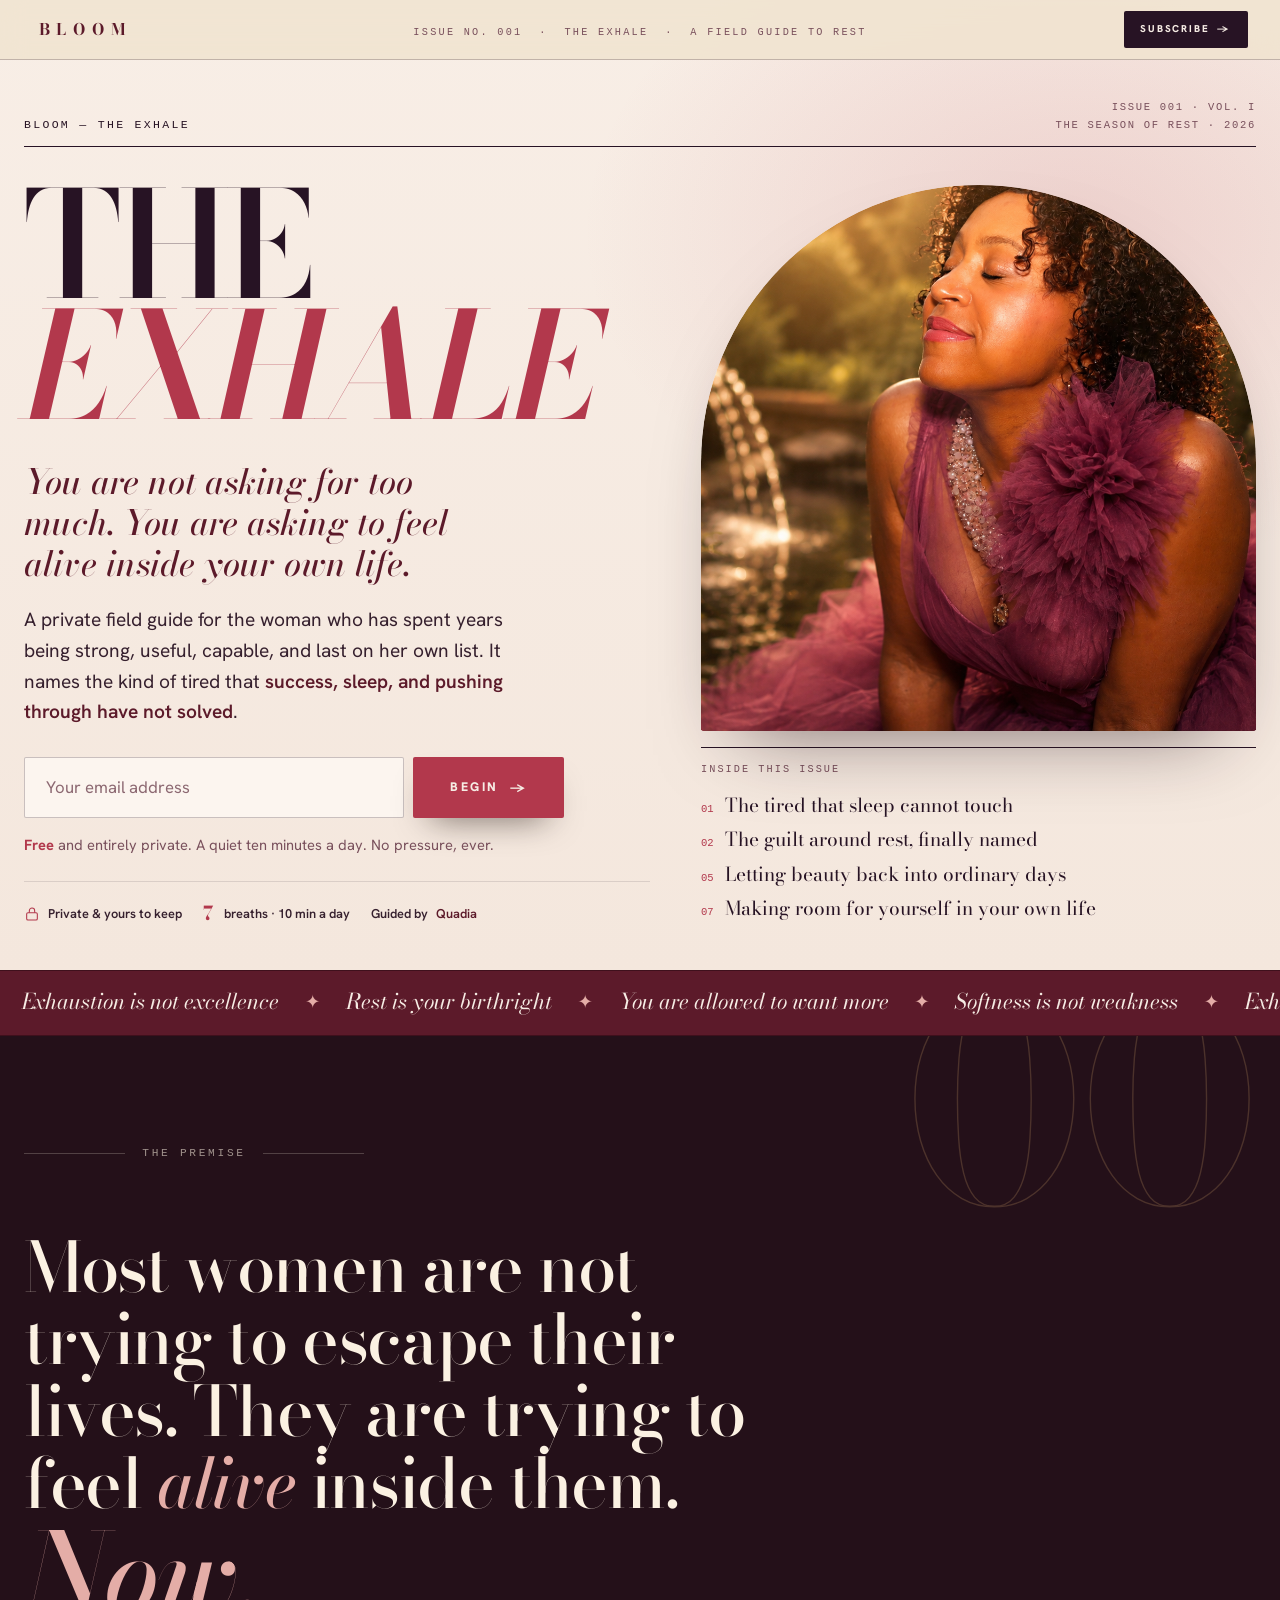
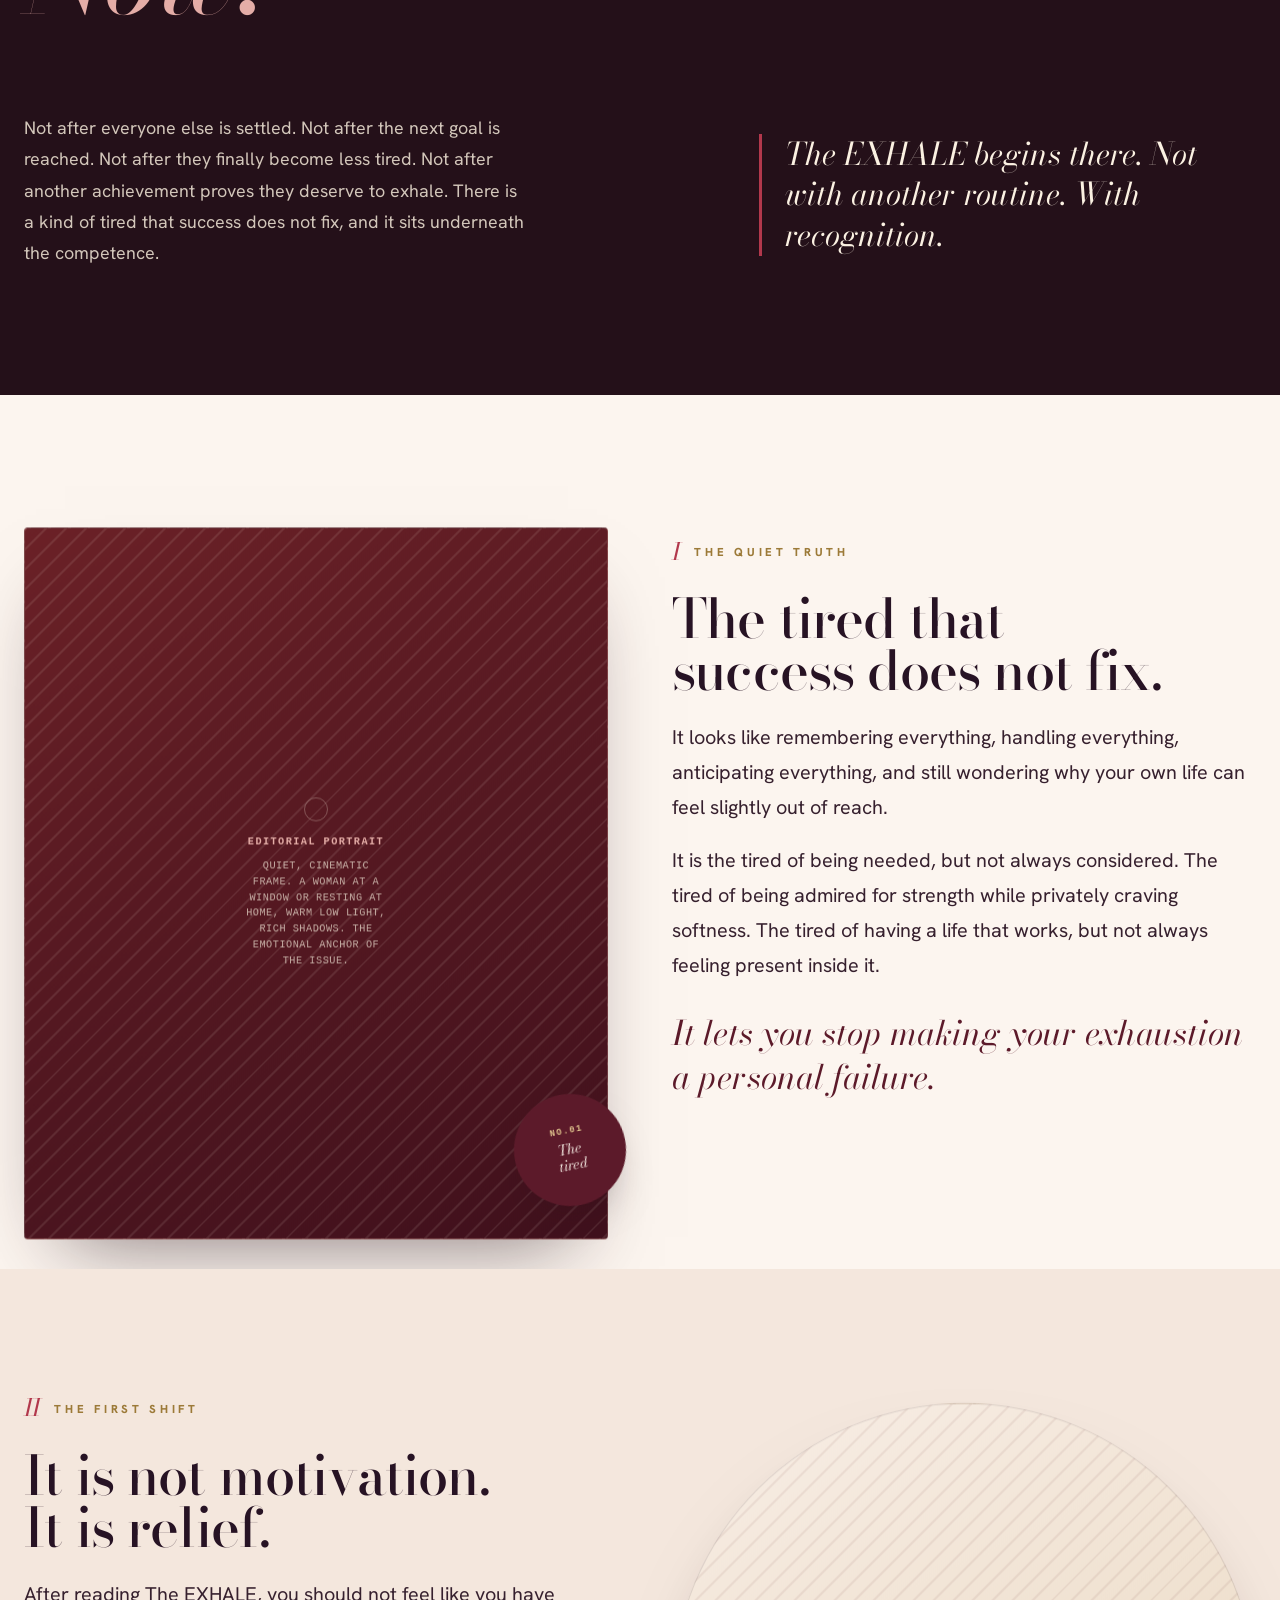
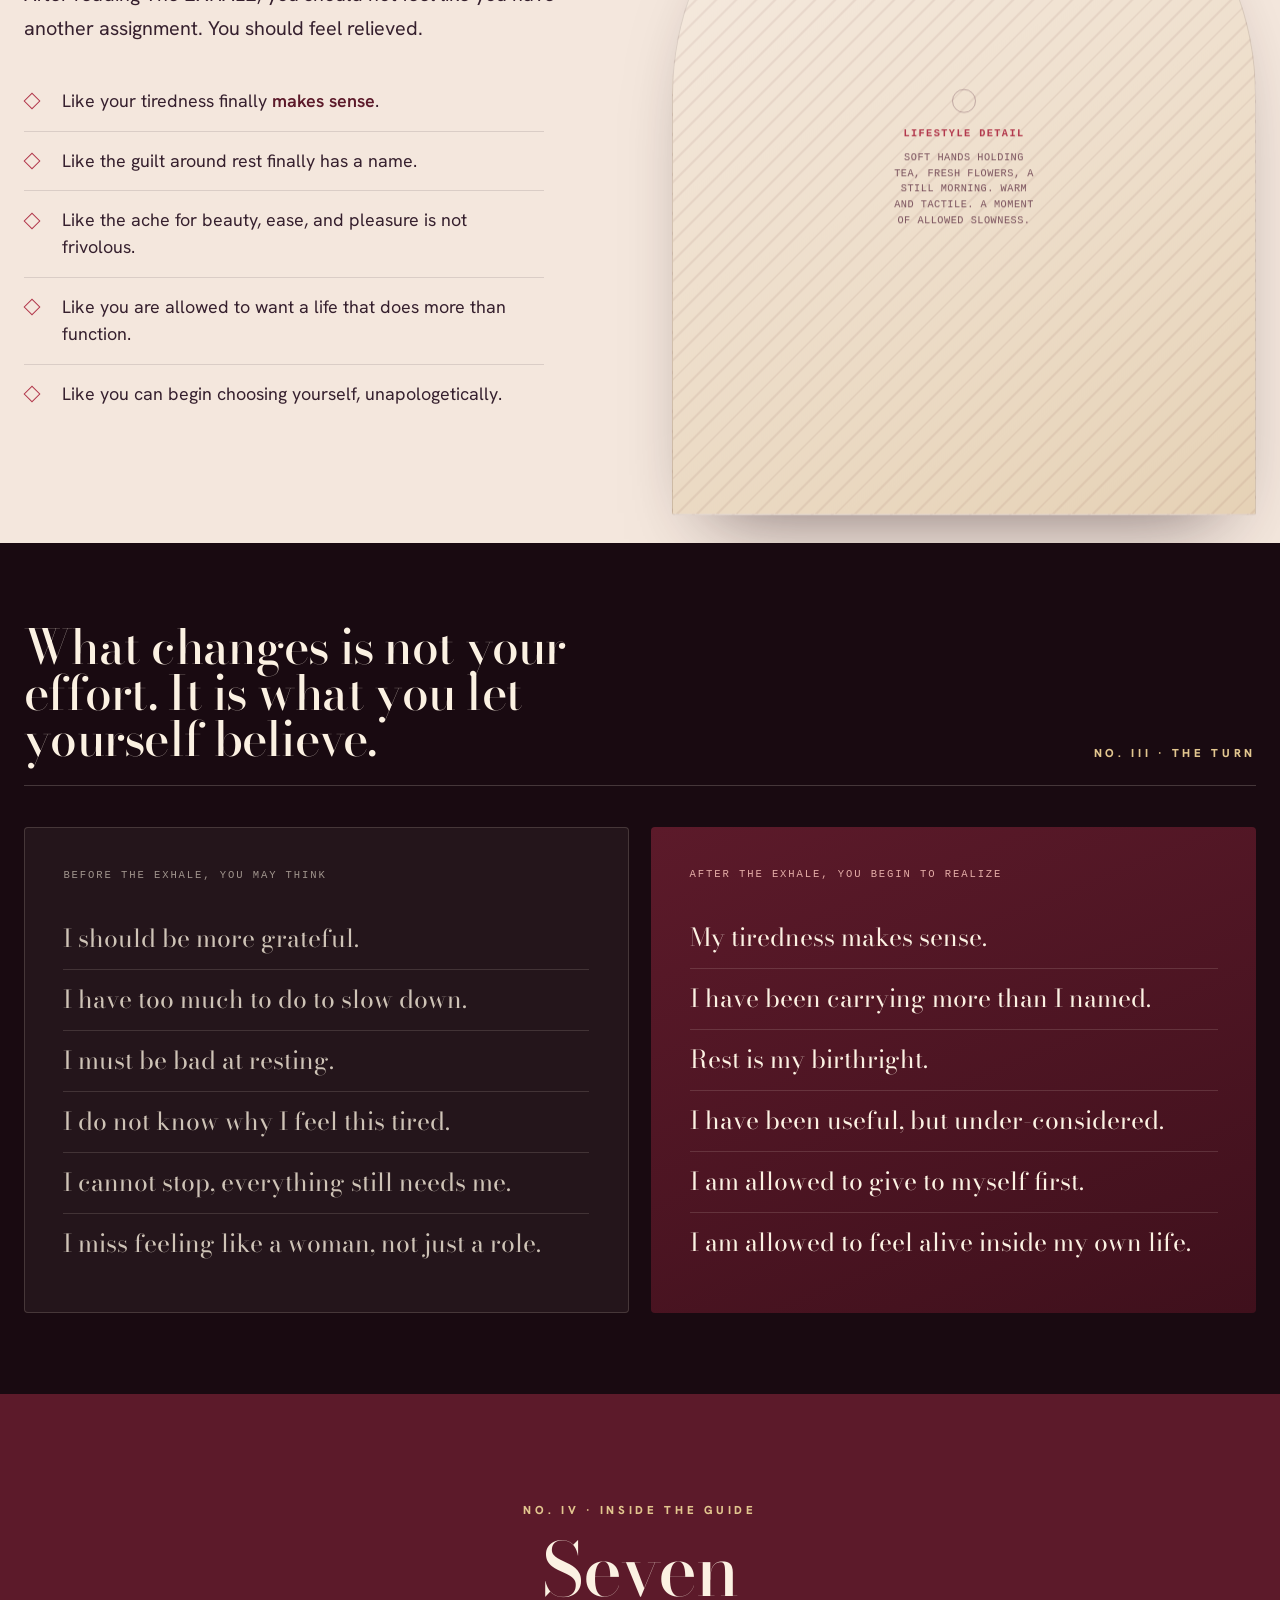
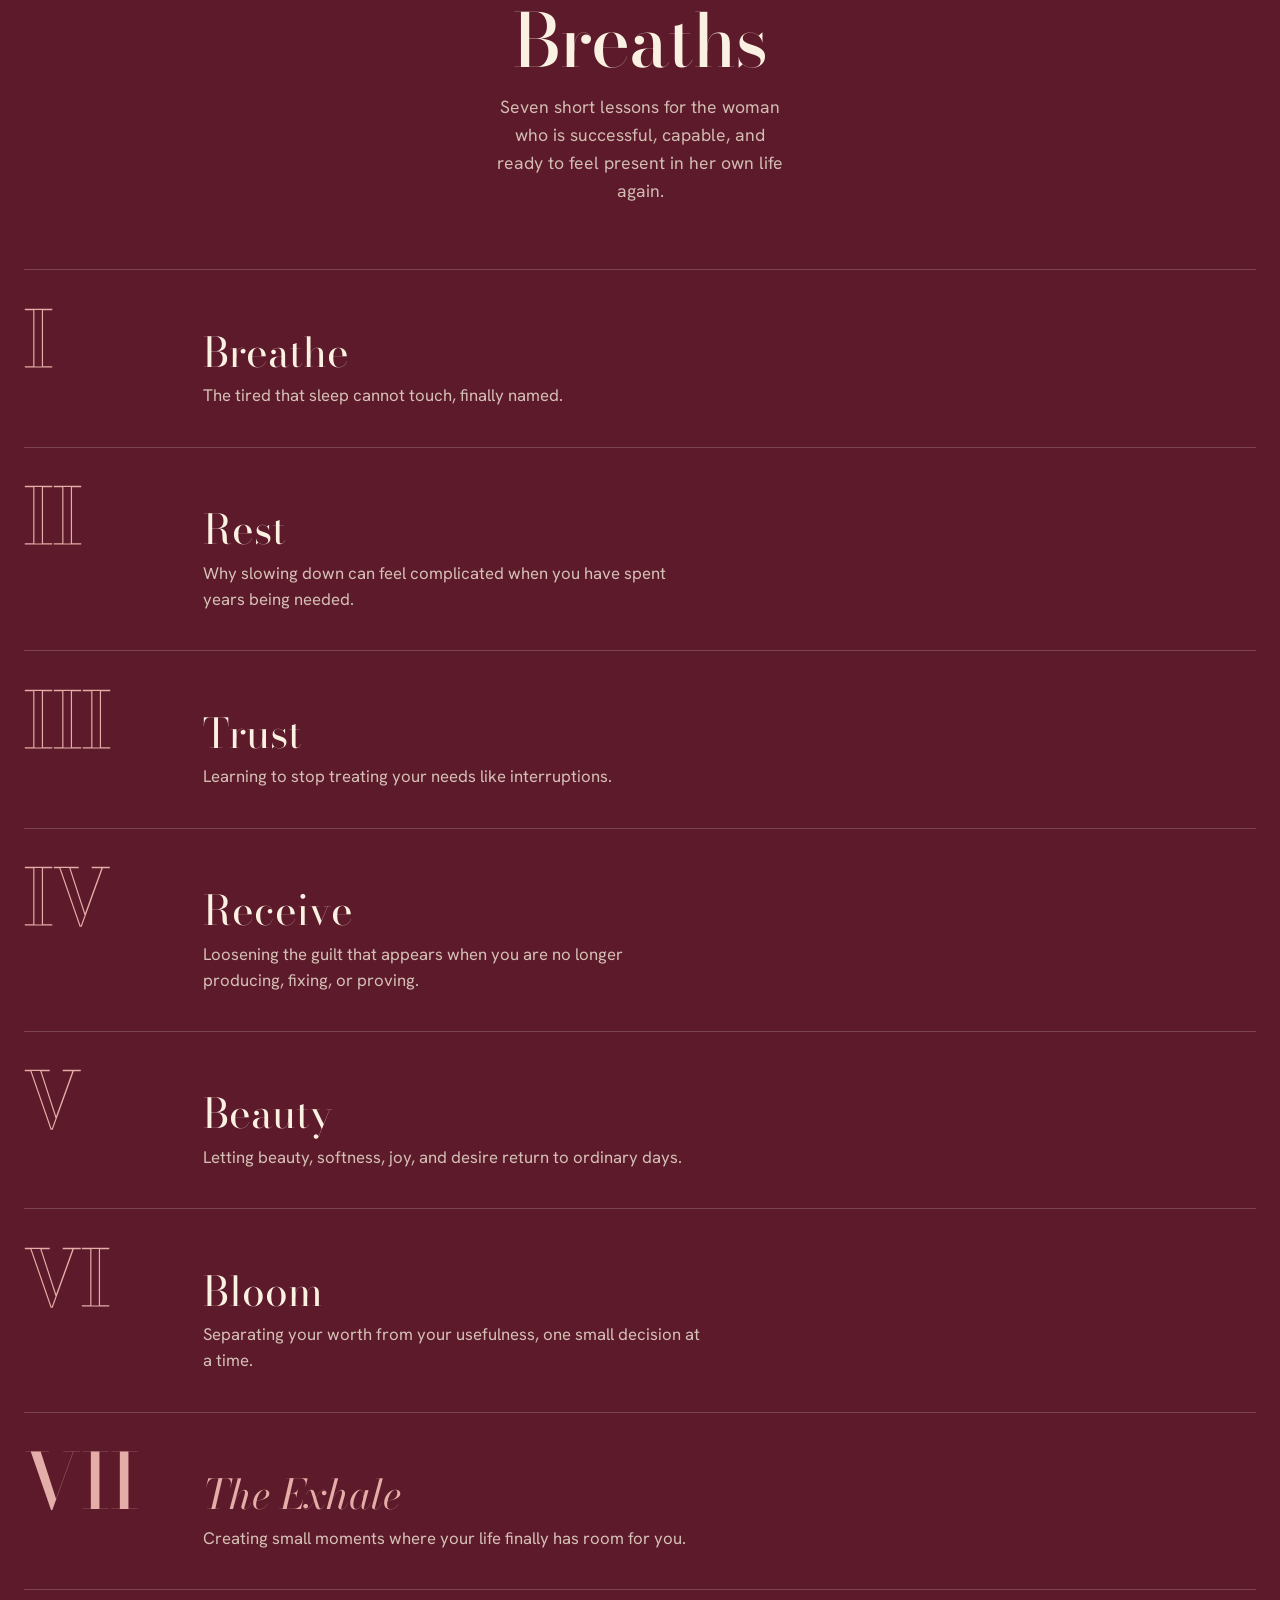
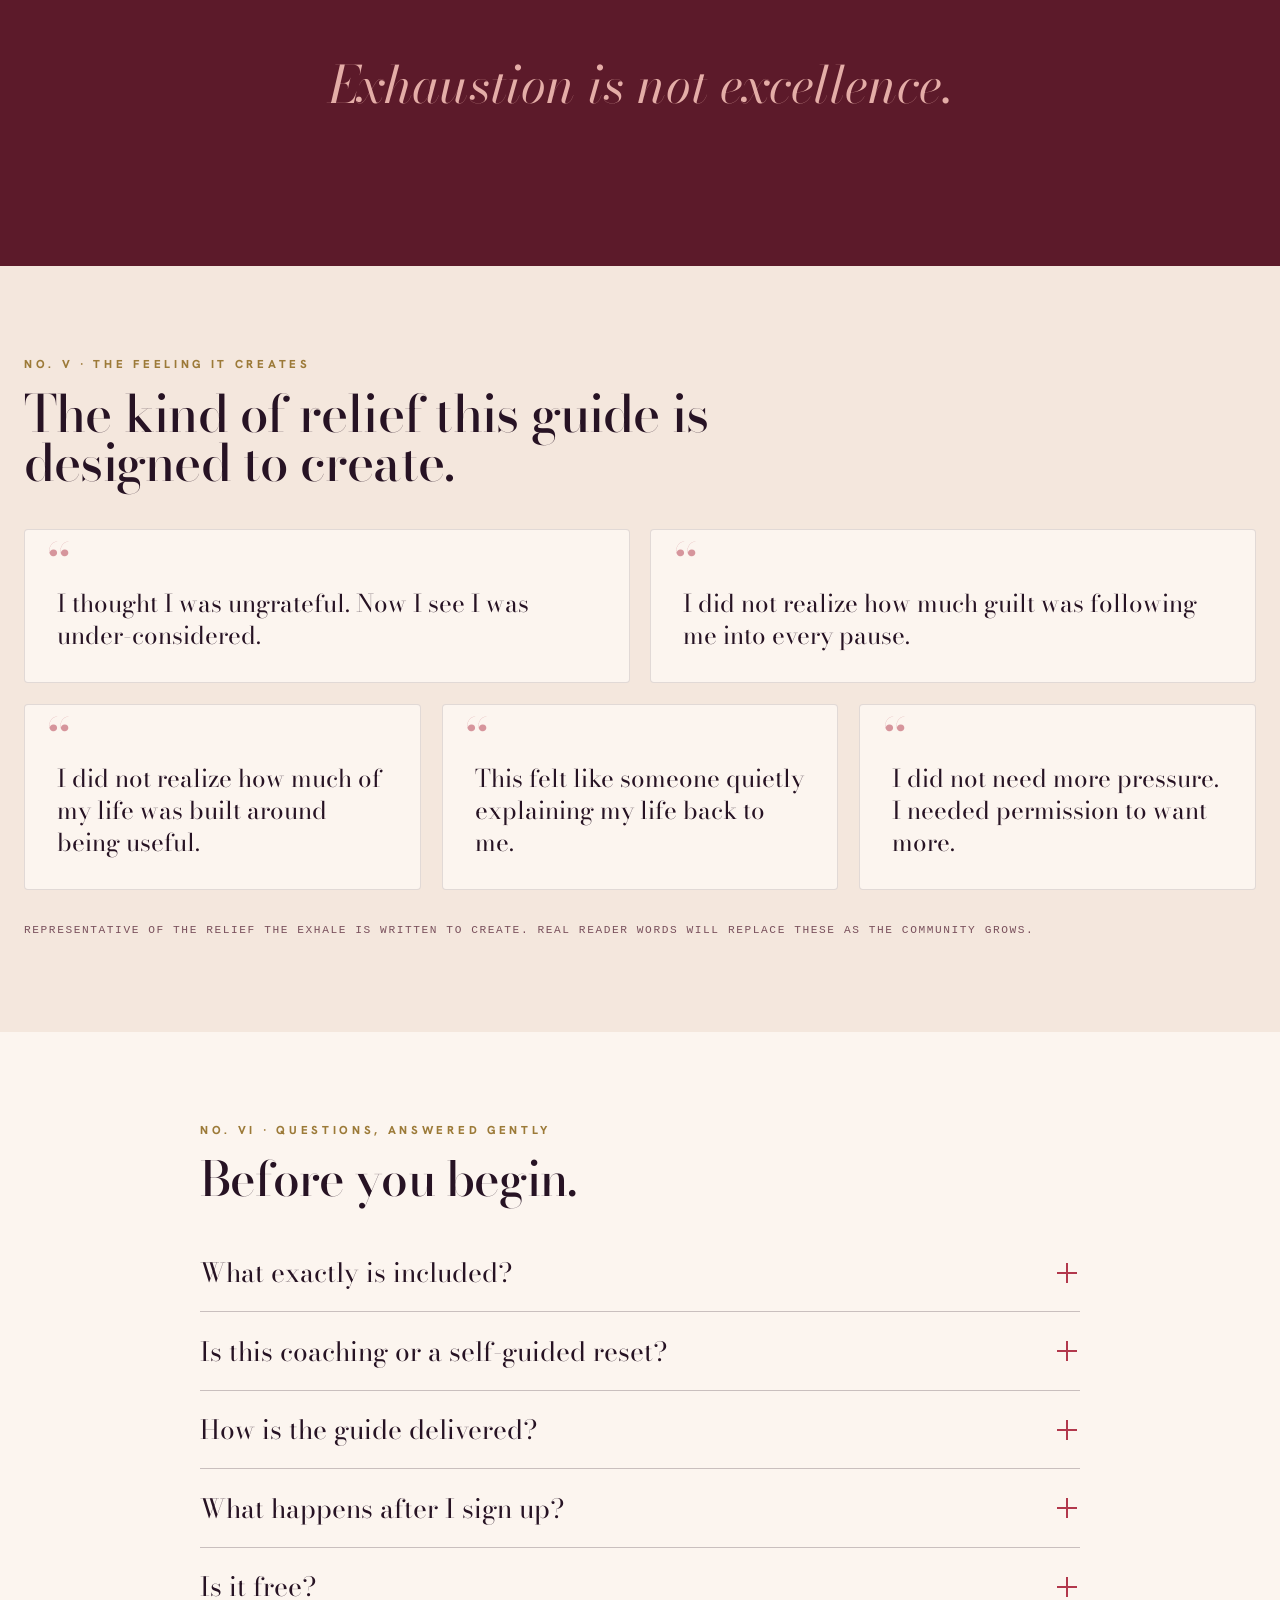
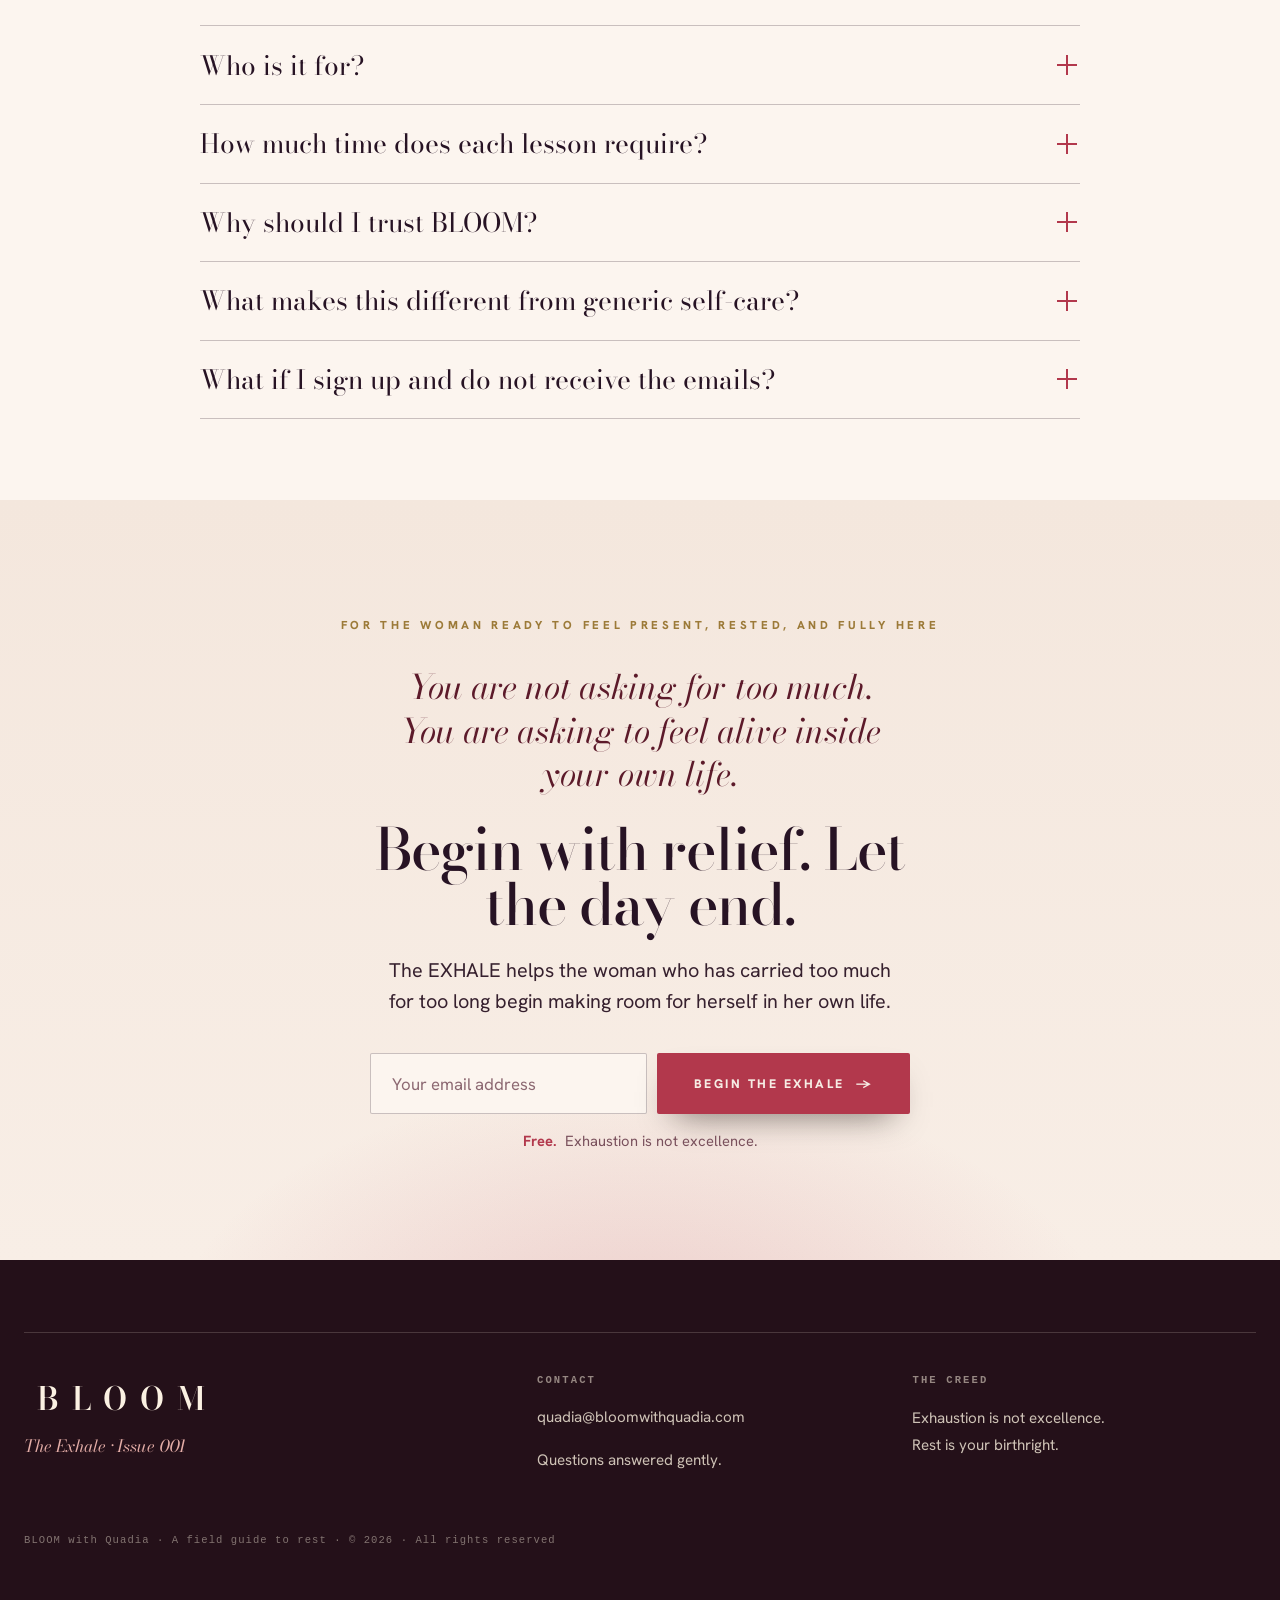
==== index.html @ bed0d846 "Update image source path in index.html" ====
<!DOCTYPE html>
<html lang="en">
<head>
<meta charset="UTF-8" />
<meta name="viewport" content="width=device-width, initial-scale=1.0, viewport-fit=cover" />
<title>The EXHALE — Issue 001 | A field guide to rest | BLOOM with Quadia</title>
<meta name="description" content="The EXHALE, Issue 001. A private field guide to rest for the woman who has carried enough. Name the tired that sleep has not solved, and begin letting the day end." />

<meta property="og:title" content="The EXHALE — Issue 001 · A field guide to rest" />
<meta property="og:description" content="For the woman who has carried enough. Begin with relief." />
<meta property="og:type" content="website" />
<!-- <meta property="og:image" content="https://YOURDOMAIN.com/share.jpg" /> -->

<link rel="preconnect" href="https://fonts.googleapis.com" />
<link rel="preconnect" href="https://fonts.gstatic.com" crossorigin />
<link href="https://fonts.googleapis.com/css2?family=Bodoni+Moda:ital,opsz,wght@0,6..96,400;0,6..96,500;0,6..96,600;0,6..96,700;1,6..96,400;1,6..96,500;1,6..96,600&family=Hanken+Grotesk:wght@300;400;500;600;700;800&display=swap" rel="stylesheet" />

<link rel="stylesheet" href="styles.css?v=2" />
</head>

<body id="top">

  <!-- ============ MASTHEAD ============ -->
  <header class="masthead" id="masthead">
    <a href="#top" class="mh-l">BLOOM</a>
    <div class="mh-c"><span class="mh-issue">Issue No. 001 &nbsp;·&nbsp; The Exhale &nbsp;·&nbsp; A Field Guide to Rest</span></div>
    <div class="mh-r"><a href="#begin" class="mh-btn">Subscribe <span aria-hidden="true">&rarr;</span></a></div>
  </header>

  <!-- ============ COVER ============ -->
  <section class="cover">
    <div class="wrap">

      <div class="cover-head">
        <span class="ch-title">BLOOM &mdash; The Exhale</span>
        <span class="ch-meta">Issue 001 · Vol. I<br>The Season of Rest · 2026</span>
      </div>

      <div class="cover-grid">

        <div class="cover-left">
          <h1 class="wordmark reveal">The<span class="line2"><span class="breathe">Exhale</span></span></h1>
          <p class="cover-hook reveal d1">You are not asking for too much. You are asking to feel alive inside your own life.</p>
          <p class="cover-sub reveal d2">A private field guide for the woman who has spent years being strong, useful, capable, and last on her own list. It names the kind of tired that <strong>success, sleep, and pushing through have not solved</strong>.</p>

          <div class="cover-cta">
            <!-- ============================================================
                 SIGNUP · COVER  (MailerLite — see notes at bottom of file)
            ============================================================ -->
            <form class="signup reveal d3" action="REPLACE_WITH_MAILERLITE_FORM_ACTION_URL" method="post" target="_blank" data-redirect="thank-you.html" novalidate>
              <input type="email" name="fields[email]" placeholder="Your email address" required aria-label="Your email address" />
              <button type="submit" class="btn btn--amber">Begin <span class="arr" aria-hidden="true">&rarr;</span></button>
            </form>
            <p class="form-note reveal d3"><b>Free</b> and entirely private. A quiet ten minutes a day. No pressure, ever.</p>

            <div class="cover-trust reveal d4">
              <span class="ct">
                <svg viewBox="0 0 24 24" fill="none" stroke="currentColor" stroke-width="1.6" aria-hidden="true"><rect x="4" y="10" width="16" height="11" rx="2"/><path d="M8 10V7a4 4 0 0 1 8 0v3"/></svg>
                Private &amp; yours to keep
              </span>
              <span class="ct"><b>7</b>&nbsp;breaths · 10 min a day</span>
              <span class="ct">Guided by <strong style="color:var(--oxblood)">Quadia</strong></span>
            </div>
          </div>
        </div>

        <div class="cover-right reveal d2">
          <div class="cover-img">
            <div class="sticker" aria-hidden="true"><span><b>BLOOM</b>Free &amp;<br>private</span></div>
            <img class="cover-photo ph--arch" src="hero-exhale-2.png" alt="A woman in a magenta tulle gown resting in a sunlit garden, eyes closed mid-exhale" />
          </div>
          <div class="coverlines">
            <div class="cl-h">Inside this issue</div>
            <ul>
              <li><span class="n">01</span> The tired that sleep cannot touch</li>
              <li><span class="n">02</span> The guilt around rest, finally named</li>
              <li><span class="n">05</span> Letting beauty back into ordinary days</li>
              <li><span class="n">07</span> Making room for yourself in your own life</li>
            </ul>
          </div>
        </div>

      </div>
    </div>
  </section>

  <!-- ============ TICKER ============ -->
  <div class="ticker" aria-hidden="true">
    <div class="track">
      <span><span class="t">Exhaustion is not excellence</span><span class="dot">✦</span><span class="t">Rest is your birthright</span><span class="dot">✦</span><span class="t">You are allowed to want more</span><span class="dot">✦</span><span class="t">Softness is not weakness</span><span class="dot">✦</span></span>
      <span><span class="t">Exhaustion is not excellence</span><span class="dot">✦</span><span class="t">Rest is your birthright</span><span class="dot">✦</span><span class="t">You are allowed to want more</span><span class="dot">✦</span><span class="t">Softness is not weakness</span><span class="dot">✦</span></span>
    </div>
  </div>

  <!-- ============ MANIFESTO ============ -->
  <section class="manifesto on-dark">
    <span class="bignum" aria-hidden="true">00</span>
    <div class="wrap">
      <div class="rule reveal" style="margin-bottom:2rem; max-width:340px;">The premise</div>
      <p class="lede reveal d1">Most women are not trying to escape their lives. They are trying to feel <em>alive</em> inside them.<span class="now">Now.</span></p>
      <div class="mf-foot">
        <p class="reveal">Not after everyone else is settled. Not after the next goal is reached. Not after they finally become less tired. Not after another achievement proves they deserve to exhale. There is a kind of tired that success does not fix, and it sits underneath the competence.</p>
        <p class="pull reveal d1">The EXHALE begins there. Not with another routine. With recognition.</p>
      </div>
    </div>
  </section>

  <!-- ============ SPREAD 01 · THE TIRED ============ -->
  <section class="spread paper">
    <div class="wrap">
      <div class="spread-grid">
        <div class="spread-media reveal">
          <div class="ph dark ph--soft" data-parallax="0.07" role="img" aria-label="Editorial portrait placeholder">
            <span class="ph-label"><b>Editorial portrait</b>Quiet, cinematic frame. A woman at a window or resting at home, warm low light, rich shadows. The emotional anchor of the issue.</span>
          </div>
          <span class="sticker ox" style="bottom:-18px; right:-18px;" aria-hidden="true"><span><b>NO.01</b>The<br>tired</span></span>
        </div>
        <div>
          <div class="kick reveal"><span class="num">I</span><span class="label">The quiet truth</span></div>
          <h2 class="reveal d1">The tired that success does not fix.</h2>
          <div class="body">
            <p class="reveal d1">It looks like remembering everything, handling everything, anticipating everything, and still wondering why your own life can feel slightly out of reach.</p>
            <p class="reveal">It is the tired of being needed, but not always considered. The tired of being admired for strength while privately craving softness. The tired of having a life that works, but not always feeling present inside it.</p>
          </div>
          <p class="close-line reveal">It lets you stop making your exhaustion a personal failure.</p>
        </div>
      </div>
    </div>
  </section>

  <!-- ============ SPREAD 02 · THE RELIEF ============ -->
  <section class="spread ivory flip">
    <div class="wrap">
      <div class="spread-grid">
        <div class="spread-media reveal">
          <div class="ph ph--arch" data-parallax="0.07" role="img" aria-label="Lifestyle detail placeholder">
            <span class="ph-label"><b>Lifestyle detail</b>Soft hands holding tea, fresh flowers, a still morning. Warm and tactile. A moment of allowed slowness.</span>
          </div>
        </div>
        <div>
          <div class="kick reveal"><span class="num">II</span><span class="label">The first shift</span></div>
          <h2 class="reveal d1">It is not motivation. It is relief.</h2>
          <p class="body reveal d1">After reading The EXHALE, you should not feel like you have another assignment. You should feel relieved.</p>
          <ul class="feels">
            <li class="reveal">Like your tiredness finally <strong>makes sense</strong>.</li>
            <li class="reveal">Like the guilt around rest finally has a name.</li>
            <li class="reveal">Like the ache for beauty, ease, and pleasure is not frivolous.</li>
            <li class="reveal">Like you are allowed to want a life that does more than function.</li>
            <li class="reveal">Like you can begin choosing yourself, unapologetically.</li>
          </ul>
        </div>
      </div>
    </div>
  </section>

  <!-- ============ DIPTYCH · THE TURN ============ -->
  <section class="diptych on-dark">
    <div class="wrap">
      <div class="dp-head">
        <h2 class="reveal">What changes is not your effort. It is what you let yourself believe.</h2>
        <span class="label reveal d1" style="color:var(--gold-3)">No. III · The turn</span>
      </div>
      <div class="dp-grid">
        <div class="dp-card dp-before reveal">
          <div class="dp-lbl">Before the Exhale, you may think</div>
          <ul>
            <li>I should be more grateful.</li>
            <li>I have too much to do to slow down.</li>
            <li>I must be bad at resting.</li>
            <li>I do not know why I feel this tired.</li>
            <li>I cannot stop, everything still needs me.</li>
            <li>I miss feeling like a woman, not just a role.</li>
          </ul>
        </div>
        <div class="dp-card dp-after reveal d1">
          <div class="dp-lbl">After the Exhale, you begin to realize</div>
          <ul>
            <li>My tiredness makes sense.</li>
            <li>I have been carrying more than I named.</li>
            <li>Rest is my birthright.</li>
            <li>I have been useful, but under-considered.</li>
            <li>I am allowed to give to myself first.</li>
            <li>I am allowed to feel alive inside my own life.</li>
          </ul>
        </div>
      </div>
    </div>
  </section>

  <!-- ============ SEVEN BREATHS ============ -->
  <section class="breaths on-dark" id="inside">
    <div class="wrap">
      <div class="bx-head">
        <span class="label reveal" style="color:var(--gold-3)">No. IV · Inside the guide</span>
        <h2 class="reveal d1">Seven Breaths</h2>
        <p class="reveal d1">Seven short lessons for the woman who is successful, capable, and ready to feel present in her own life again.</p>
      </div>

      <div class="verses">
        <div class="verse reveal"><div class="vn">I</div><div><div class="vt">Breathe</div><div class="vd">The tired that sleep cannot touch, finally named.</div></div></div>
        <div class="verse reveal"><div class="vn">II</div><div><div class="vt">Rest</div><div class="vd">Why slowing down can feel complicated when you have spent years being needed.</div></div></div>
        <div class="verse reveal"><div class="vn">III</div><div><div class="vt">Trust</div><div class="vd">Learning to stop treating your needs like interruptions.</div></div></div>
        <div class="verse reveal"><div class="vn">IV</div><div><div class="vt">Receive</div><div class="vd">Loosening the guilt that appears when you are no longer producing, fixing, or proving.</div></div></div>
        <div class="verse reveal"><div class="vn">V</div><div><div class="vt">Beauty</div><div class="vd">Letting beauty, softness, joy, and desire return to ordinary days.</div></div></div>
        <div class="verse reveal"><div class="vn">VI</div><div><div class="vt">Bloom</div><div class="vd">Separating your worth from your usefulness, one small decision at a time.</div></div></div>
        <div class="verse final reveal"><div class="vn">VII</div><div><div class="vt">The Exhale</div><div class="vd">Creating small moments where your life finally has room for you.</div></div></div>
      </div>

      <div class="creed">
        <p class="gospel reveal">Exhaustion is not excellence.</p>
      </div>
    </div>
  </section>

  <!-- ============ VOICES ============ -->
  <section class="voices">
    <div class="wrap">
      <span class="label reveal">No. V · The feeling it creates</span>
      <h2 class="v-head reveal d1" style="margin-top:0.7rem;">The kind of relief this guide is designed to create.</h2>
      <div class="v-grid">
        <div class="vbox reveal"><p>I thought I was ungrateful. Now I see I was under-considered.</p></div>
        <div class="vbox reveal d1"><p>I did not realize how much guilt was following me into every pause.</p></div>
        <div class="vbox reveal"><p>I did not realize how much of my life was built around being useful.</p></div>
        <div class="vbox reveal d1"><p>This felt like someone quietly explaining my life back to me.</p></div>
        <div class="vbox reveal d2"><p>I did not need more pressure. I needed permission to want more.</p></div>
      </div>
      <p class="mono v-note reveal">Representative of the relief the Exhale is written to create. Real reader words will replace these as the community grows.</p>
    </div>
  </section>

  <!-- ============ FAQ ============ -->
  <section class="faq">
    <div class="faq-inner">
      <span class="label reveal">No. VI · Questions, answered gently</span>
      <h2 class="reveal d1" style="font-size:clamp(2rem,4.4vw,3rem); margin:0.7rem 0 2rem;">Before you begin.</h2>

      <details class="qa reveal"><summary>What exactly is included?<span class="ico" aria-hidden="true"></span></summary><div class="ans"><p>Seven short, reflective lessons delivered as private letters, plus access to your BLOOM space where the full guide lives. Each lesson names one reason rest has felt out of reach and offers one small shift.</p></div></details>
      <details class="qa reveal"><summary>Is this coaching or a self-guided reset?<span class="ico" aria-hidden="true"></span></summary><div class="ans"><p>The EXHALE is self-guided. It is a private guide you move through at your own pace. Coaching with Quadia is a separate experience, for women who want to go further.</p></div></details>
      <details class="qa reveal"><summary>How is the guide delivered?<span class="ico" aria-hidden="true"></span></summary><div class="ans"><p>By email. After you sign up, the first lesson arrives within minutes, and the rest follow gently over the days that follow. The complete guide also lives in your private BLOOM space, yours to return to anytime.</p></div></details>
      <details class="qa reveal"><summary>What happens after I sign up?<span class="ico" aria-hidden="true"></span></summary><div class="ans"><p>You receive a warm welcome and your first lesson right away. There is nothing to schedule and nothing to manage. You simply begin.</p></div></details>
      <details class="qa reveal"><summary>Is it free?<span class="ico" aria-hidden="true"></span></summary><div class="ans"><p>Yes. The EXHALE is free, private, and yours to keep.</p></div></details>
      <details class="qa reveal"><summary>Who is it for?<span class="ico" aria-hidden="true"></span></summary><div class="ans"><p>For the woman who has carried everything for a long time. She is successful and capable, and still tired in places sleep cannot reach. Often she is forty or beyond, and ready to belong to herself again.</p></div></details>
      <details class="qa reveal"><summary>How much time does each lesson require?<span class="ico" aria-hidden="true"></span></summary><div class="ans"><p>A quiet ten minutes. The lessons are short on purpose, designed to give relief rather than another task.</p></div></details>
      <details class="qa reveal"><summary>Why should I trust BLOOM?<span class="ico" aria-hidden="true"></span></summary><div class="ans"><p>BLOOM was created by Quadia for women who were taught that endurance was the same thing as excellence. Every word is written to relieve, never to pressure, and nothing here asks you to perform.</p></div></details>
      <details class="qa reveal"><summary>What makes this different from generic self-care?<span class="ico" aria-hidden="true"></span></summary><div class="ans"><p>It does not add to your list. Instead of telling you to do more, it helps you understand why you are tired, and gives you permission to stop carrying the whole day.</p></div></details>
      <details class="qa reveal"><summary>What if I sign up and do not receive the emails?<span class="ico" aria-hidden="true"></span></summary><div class="ans"><p>Check your spam or promotions folder first, and add quadia@bloomwithquadia.com to your contacts. If it still has not arrived, write to that address and we will make sure it reaches you.</p></div></details>
    </div>
  </section>

  <!-- ============ CLOSER ============ -->
  <section class="closer" id="begin">
    <div class="wrap">
      <span class="label reveal">For the woman ready to feel present, rested, and fully here</span>
      <p class="affirm reveal d1">You are not asking for too much. You are asking to feel alive inside your own life.</p>
      <h2 class="reveal d1">Begin with relief. Let the day end.</h2>
      <p class="lead reveal d2">The EXHALE helps the woman who has carried too much for too long begin making room for herself in her own life.</p>

      <!-- ============================================================
           SIGNUP · CLOSER  (same wiring as the cover form)
      ============================================================ -->
      <form class="signup center reveal d2" action="REPLACE_WITH_MAILERLITE_FORM_ACTION_URL" method="post" target="_blank" data-redirect="thank-you.html" novalidate>
        <input type="email" name="fields[email]" placeholder="Your email address" required aria-label="Your email address" />
        <button type="submit" class="btn btn--amber">Begin the Exhale <span class="arr" aria-hidden="true">&rarr;</span></button>
      </form>
      <p class="form-note reveal d2" style="text-align:center;"><b>Free.</b> &nbsp;Exhaustion is not excellence.</p>
    </div>
  </section>

  <!-- ============ COLOPHON / FOOTER ============ -->
  <footer>
    <div class="wrap">
      <div class="col-grid">
        <div>
          <div class="fmark">BLOOM</div>
          <div class="fsub">The Exhale · Issue 001</div>
        </div>
        <div class="fcol">
          <h4>Contact</h4>
          <a href="mailto:quadia@bloomwithquadia.com">quadia@bloomwithquadia.com</a>
          <p>Questions answered gently.</p>
        </div>
        <div class="fcol">
          <h4>The creed</h4>
          <p>Exhaustion is not excellence.<br>Rest is your birthright.</p>
        </div>
      </div>
      <p class="fcopy">BLOOM with Quadia · A field guide to rest · &copy; 2026 · All rights reserved</p>
    </div>
  </footer>

  <!-- ============ MOBILE STICKY CTA ============ -->
  <div class="m-cta"><a href="#begin">Begin the Exhale</a></div>

  <script src="script.js?v=2"></script>

  <!-- =====================================================================
       MAILERLITE · SETUP NOTES  (safe to delete this comment block)
       =====================================================================
       OPTION A — Paste MailerLite's EMBEDDED FORM (recommended)
       1. MailerLite > Sites > Forms > Embedded forms > create/select form.
       2. Copy the embed HTML + the universal <script> snippet.
       3. DELETE the styled <form class="signup">...</form> blocks (COVER + CLOSER)
          and paste MailerLite's embed HTML in their place. Paste MailerLite's
          universal <script> once, just above this comment.

       OPTION B — Keep THIS styled form (lightest, on-brand)
       1. In MailerLite, open the form's HTML / "form action" embed. Copy the
          <form action="..."> URL and the email field name (usually fields[email]).
       2. Replace REPLACE_WITH_MAILERLITE_FORM_ACTION_URL in BOTH forms with that
          action URL. Confirm the input name matches.
       3. script.js redirects to thank-you.html after submit. To use MailerLite's
          own redirect instead, set it in the form settings > after signup >
          redirect to https://YOURDOMAIN.com/thank-you.html and remove data-redirect.

       Double opt-in: if enabled, the first email is a confirmation —
       thank-you.html already accounts for this in its copy.
  ====================================================================== -->

</body>
</html>
---- styles.css ----
/* =====================================================================
   THE EXHALE — Issue 001  ·  BLOOM with Quadia
   A luxury zine / field guide to rest.  "The Rose Era" palette.
   Rose / raspberry + wine + deep plum-aubergine + blush + warm gold
   Type: Bodoni Moda (display) · Hanken Grotesk (body/labels) · mono (zine captions)
   ===================================================================== */

:root {
  /* ---- blush-cream paper ---- */
  --ivory:    #F4E7DD;
  --ivory-2:  #F8EEE6;
  --paper:    #FCF5EF;

  /* ---- wine / burgundy ---- */
  --oxblood:  #5C1A2A;
  --oxblood-2:#3F101C;

  /* ---- deep plum-aubergine (drama / dark) ---- */
  --noir:     #241019;
  --noir-2:   #190A11;

  /* ---- ROSE accent (primary, display) — replaces amber role ---- */
  --amber:    #B2384C;   /* raspberry rose */
  --amber-2:  #C85E6E;   /* mid rose */
  --amber-3:  #E4ADA7;   /* blush */
  --amber-soft: rgba(178, 56, 76, 0.13);

  /* ---- GOLD accent (secondary, labels / metallic) ---- */
  --gold:     #9C7A38;   /* readable gold for label text */
  --gold-2:   #C6A063;   /* metallic fill */
  --gold-3:   #E2C68F;   /* light gold on dark */

  /* ---- plum ink ---- */
  --ink:      #271324;   /* headlines */
  --ink-body: #36202E;   /* body — high contrast on blush */
  --ink-mute: #79505C;   /* captions only */

  --cream:    #F6ECE4;
  --cream-2:  #E9D3CB;

  --line:     rgba(39, 19, 36, 0.24);
  --line-soft:rgba(39, 19, 36, 0.12);

  --maxw: 1320px;
  --ease: cubic-bezier(0.22, 0.61, 0.27, 1);
  --shadow: 0 38px 80px -40px rgba(36, 16, 25, 0.6);
  --shadow-s: 0 18px 44px -26px rgba(36, 16, 25, 0.5);
  --mono: ui-monospace, "SFMono-Regular", Menlo, "Roboto Mono", monospace;
}

* { box-sizing: border-box; }
html { scroll-behavior: smooth; -webkit-text-size-adjust: 100%; }

body {
  margin: 0;
  font-family: "Hanken Grotesk", system-ui, sans-serif;
  font-weight: 400;
  font-size: 1.15rem;
  line-height: 1.7;
  color: var(--ink-body);
  background: var(--ivory);
  -webkit-font-smoothing: antialiased;
  text-rendering: optimizeLegibility;
  overflow-x: hidden;
}

img { max-width: 100%; display: block; }
a { color: inherit; text-decoration: none; }
::selection { background: rgba(188, 94, 30, 0.24); color: var(--ink); }

.wrap { width: min(var(--maxw), calc(100% - 3rem)); margin-inline: auto; }
.wrap-tight { width: min(1040px, calc(100% - 3rem)); margin-inline: auto; }

/* ---------------- TYPE PRIMITIVES ---------------- */
h1, h2, h3 { margin: 0; font-family: "Bodoni Moda", serif; color: var(--ink); font-weight: 500; line-height: 0.96; letter-spacing: -0.015em; }
em, .ital { font-style: italic; }
strong { font-weight: 600; color: inherit; }
.amber { color: var(--amber); }
.serif { font-family: "Bodoni Moda", serif; }
.sital { font-family: "Bodoni Moda", serif; font-style: italic; }

/* zine caption / marginalia / labels */
.mono {
  font-family: var(--mono);
  font-size: 0.7rem;
  letter-spacing: 0.14em;
  text-transform: uppercase;
  color: var(--ink-mute);
  line-height: 1.6;
}
.label {
  font-family: "Hanken Grotesk", sans-serif;
  font-weight: 800;
  font-size: 0.72rem;
  letter-spacing: 0.32em;
  text-transform: uppercase;
  color: var(--gold);
}
.on-dark .label { color: var(--gold-3); }
.on-dark .mono { color: rgba(244, 234, 217, 0.66); }

/* editorial rule with centred label:  ——— I ——— */
.rule {
  display: flex; align-items: center; gap: 1.1rem;
  font-family: var(--mono); font-size: 0.7rem; letter-spacing: 0.24em;
  text-transform: uppercase; color: var(--ink-mute);
}
.rule::before, .rule::after { content: ""; height: 1px; background: var(--line); flex: 1; }
.on-dark .rule { color: rgba(244,234,217,0.6); }
.on-dark .rule::before, .on-dark .rule::after { background: rgba(244,234,217,0.22); }

/* big bleeding numeral */
.bignum {
  font-family: "Bodoni Moda", serif;
  font-weight: 600;
  line-height: 0.7;
  font-size: clamp(7rem, 22vw, 19rem);
  color: transparent;
  -webkit-text-stroke: 1.4px rgba(33,17,10,0.26);
  letter-spacing: -0.02em;
  pointer-events: none;
  user-select: none;
}
.on-dark .bignum { -webkit-text-stroke-color: rgba(236,184,115,0.4); }
.bignum.fill { color: var(--amber); -webkit-text-stroke: 0; }

/* ---------------- BUTTONS ---------------- */
.btn {
  border: none; cursor: pointer;
  display: inline-flex; align-items: center; justify-content: center; gap: 0.7rem;
  padding: 1.15rem 2.3rem; border-radius: 2px;
  font-family: "Hanken Grotesk", sans-serif; font-size: 0.78rem; font-weight: 800;
  letter-spacing: 0.2em; text-transform: uppercase;
  background: var(--ink); color: var(--cream);
  transition: background .4s var(--ease), transform .4s var(--ease), box-shadow .4s var(--ease);
  box-shadow: 0 16px 34px -18px rgba(26,13,8,0.7);
}
.btn:hover { background: var(--oxblood); transform: translateY(-2px); }
.btn:active { transform: translateY(0); }
.btn--amber { background: var(--amber); color: var(--cream); }
.btn--amber:hover { background: var(--oxblood); color: var(--cream); }
.btn--ghost { background: transparent; border: 1.6px solid currentColor; color: var(--ink); box-shadow: none; }
.btn--ghost:hover { background: var(--ink); color: var(--cream); border-color: var(--ink); transform: translateY(-2px); }
.btn .arr { font-size: 1.05em; transition: transform .3s var(--ease); }
.btn:hover .arr { transform: translateX(4px); }

/* ---------------- SIGNUP ---------------- */
.signup { display: flex; gap: 0.6rem; max-width: 540px; flex-wrap: wrap; }
.signup.center { margin-inline: auto; justify-content: center; }
.signup input[type="email"] {
  flex: 1 1 260px; min-width: 0;
  border: 1.6px solid var(--line); background: var(--paper); border-radius: 2px;
  padding: 1.15rem 1.3rem; font-family: "Hanken Grotesk", sans-serif; font-size: 1.05rem;
  color: var(--ink); outline: none; transition: border-color .25s, box-shadow .25s;
}
.signup input[type="email"]:focus { border-color: var(--amber); box-shadow: 0 0 0 3px var(--amber-soft); }
.signup input::placeholder { color: var(--ink-mute); opacity: .85; }
.on-dark .signup input[type="email"] { background: rgba(244,234,217,0.07); border-color: rgba(244,234,217,0.32); color: var(--cream); }
.on-dark .signup input::placeholder { color: rgba(244,234,217,0.6); }
.form-note { font-size: 0.92rem; line-height: 1.5; color: var(--ink-mute); margin: 1rem 0 0; }
.form-note b { color: var(--amber); font-weight: 700; }
.on-dark .form-note { color: rgba(244,234,217,0.74); }
.on-dark .form-note b { color: var(--amber-3); }
.ml-slot { border: 1px dashed var(--line); border-radius: 4px; padding: 1rem; font-family: var(--mono); font-size: .68rem; color: var(--ink-mute); }

/* ---------------- PHOTO PLACEHOLDERS ---------------- */
.ph {
  position: relative; overflow: hidden;
  background:
    repeating-linear-gradient(135deg, rgba(87,20,24,0.07) 0 2px, transparent 2px 14px),
    linear-gradient(155deg, var(--ivory-2), #e6d2b6);
  border: 1px solid var(--line-soft);
  display: grid; place-items: center; text-align: center;
}
.ph.dark {
  background:
    repeating-linear-gradient(135deg, rgba(244,234,217,0.10) 0 2px, transparent 2px 14px),
    linear-gradient(155deg, #6b2127, var(--oxblood-2));
  border-color: rgba(244,234,217,0.16);
}
.ph.noir {
  background:
    repeating-linear-gradient(135deg, rgba(244,234,217,0.07) 0 2px, transparent 2px 14px),
    linear-gradient(155deg, #2e1722, var(--noir));
  border-color: rgba(244,234,217,0.12);
}
.ph-label { font-family: var(--mono); font-size: 0.64rem; letter-spacing: 0.05em; line-height: 1.55;
  text-transform: uppercase; color: var(--ink-mute); padding: 1.2rem 1.3rem; max-width: 30ch; }
.ph.dark .ph-label, .ph.noir .ph-label { color: rgba(244,234,217,0.72); }
.ph-label b { display: block; font-weight: 700; letter-spacing: 0.14em; margin-bottom: 0.5rem; color: var(--amber); }
.ph.dark .ph-label b, .ph.noir .ph-label b { color: var(--amber-3); }
.ph-label::before { content: ""; display: block; width: 22px; height: 22px; margin: 0 auto 0.8rem;
  border: 1.5px solid currentColor; opacity: 0.4; border-radius: 50%; }
.ph--arch { border-radius: 50vw 50vw 4px 4px; }
.ph--soft { border-radius: 4px; }

/* sticker badge */
.sticker {
  position: absolute; z-index: 3;
  width: 112px; height: 112px; border-radius: 50%;
  display: grid; place-items: center; text-align: center;
  background: linear-gradient(145deg, var(--gold-2), var(--gold)); color: var(--noir);
  font-family: "Bodoni Moda", serif; font-style: italic; font-size: 0.9rem; line-height: 1.12;
  box-shadow: var(--shadow-s); transform: rotate(-11deg);
}
.sticker b { display: block; font-family: var(--mono); font-style: normal; font-weight: 700;
  font-size: 0.54rem; letter-spacing: 0.18em; margin-bottom: 0.25rem; }
.sticker.ox { background: var(--oxblood); color: var(--cream); }
.sticker.ox b { color: var(--gold-3); }

/* =====================================================================
   MASTHEAD (fixed top bar — always visible, magazine style)
   ===================================================================== */
.masthead {
  position: fixed; inset: 0 0 auto 0; z-index: 90;
  display: grid; grid-template-columns: 1fr auto 1fr; align-items: center;
  gap: 1rem; padding: 0.7rem clamp(1rem, 3vw, 2rem);
  background: rgba(240, 228, 208, 0.86);
  backdrop-filter: blur(12px) saturate(1.1);
  border-bottom: 1px solid var(--line);
  transition: background .4s var(--ease);
}
.masthead .mh-l { font-family: "Bodoni Moda", serif; font-weight: 700; letter-spacing: 0.42em;
  font-size: 1rem; color: var(--oxblood); padding-left: 0.42em; }
.masthead .mh-c { text-align: center; }
.masthead .mh-r { justify-self: end; }
.masthead .mh-issue { font-family: var(--mono); font-size: 0.64rem; letter-spacing: 0.22em;
  text-transform: uppercase; color: var(--ink-mute); }
.masthead .mh-btn { font-family: "Hanken Grotesk", sans-serif; font-weight: 800; font-size: 0.62rem;
  letter-spacing: 0.18em; text-transform: uppercase; color: var(--cream); background: var(--ink);
  padding: 0.62rem 1.05rem; border-radius: 2px; display: inline-flex; gap: 0.5rem; align-items: center;
  transition: background .3s; }
.masthead .mh-btn:hover { background: var(--amber); color: var(--cream); }

/* =====================================================================
   HERO / COVER
   ===================================================================== */
.cover {
  position: relative; overflow: hidden;
  padding: clamp(5.5rem, 11vh, 8rem) 0 clamp(2.5rem, 5vh, 4rem);
  background:
    radial-gradient(55% 50% at 84% 24%, rgba(196,94,110,0.20), transparent 70%),
    linear-gradient(180deg, var(--ivory-2), var(--ivory));
}
.cover-grid { display: grid; grid-template-columns: 1.06fr 0.94fr; gap: clamp(1.5rem, 4vw, 4rem); align-items: stretch; }

.cover-head { display: flex; justify-content: space-between; align-items: flex-end; gap: 1rem;
  border-bottom: 1.6px solid var(--ink); padding-bottom: 0.7rem; margin-bottom: clamp(1.4rem, 3vw, 2.4rem); }
.cover-head .ch-title { font-family: var(--mono); font-size: 0.72rem; letter-spacing: 0.2em; text-transform: uppercase; color: var(--ink); }
.cover-head .ch-meta { font-family: var(--mono); font-size: 0.66rem; letter-spacing: 0.16em; text-transform: uppercase; color: var(--ink-mute); text-align: right; }

.cover-left { display: flex; flex-direction: column; }
.wordmark {
  font-family: "Bodoni Moda", serif; font-weight: 600;
  font-size: clamp(3.6rem, 11.5vw, 10rem); line-height: 0.82;
  letter-spacing: -0.03em; color: var(--ink); margin: 0;
  text-transform: uppercase;
}
.wordmark .line2 { display: block; color: var(--amber); font-style: italic; }
.wordmark .breathe { display: inline-block; animation: breathe-track 8s var(--ease) infinite; }
@keyframes breathe-track { 0%, 100% { letter-spacing: -0.02em; } 50% { letter-spacing: 0.06em; } }

.cover-hook {
  font-family: "Bodoni Moda", serif; font-style: italic; font-weight: 500;
  font-size: clamp(1.5rem, 2.7vw, 2.25rem); line-height: 1.18; color: var(--oxblood);
  max-width: 20ch; margin: clamp(1.4rem, 3vw, 2.2rem) 0 1.3rem;
}
.cover-sub { font-size: clamp(1.06rem, 1.5vw, 1.2rem); line-height: 1.6; color: var(--ink-body);
  max-width: 46ch; margin: 0 0 1.8rem; }
.cover-sub strong { color: var(--oxblood); }
.cover-cta { margin-top: auto; }
.cover-trust { display: flex; flex-wrap: wrap; gap: 0.5rem 1.3rem; margin-top: 1.6rem; padding-top: 1.3rem;
  border-top: 1px solid var(--line-soft); }
.cover-trust .ct { display: inline-flex; align-items: center; gap: 0.5rem; font-size: 0.8rem; font-weight: 600; color: var(--ink-body); }
.cover-trust .ct svg { width: 16px; height: 16px; color: var(--amber); flex: none; }
.cover-trust .ct b { font-family: "Bodoni Moda", serif; font-size: 1.2rem; color: var(--amber); line-height: 1; }

/* cover right — image + cover-lines */
.cover-right { position: relative; display: flex; flex-direction: column; }
.cover-img { position: relative; flex: 1; min-height: 480px; overflow: hidden; border-radius: 50vw 50vw 4px 4px; box-shadow: var(--shadow); }
.cover-img .ph { position: absolute; inset: 0; box-shadow: var(--shadow); }
.cover-img .cover-photo { position: absolute; inset: 0; width: 100%; height: 100%;
  object-fit: cover; object-position: 56% 18%; }
.cover-img .sticker { top: -16px; left: -22px; }
.coverlines {
  margin-top: 1rem; border-top: 1.6px solid var(--ink); padding-top: 0.8rem;
}
.coverlines .cl-h { font-family: var(--mono); font-size: 0.64rem; letter-spacing: 0.2em; text-transform: uppercase; color: var(--ink-mute); margin-bottom: 0.6rem; }
.coverlines ul { list-style: none; margin: 0; padding: 0; }
.coverlines li { display: flex; align-items: baseline; gap: 0.7rem; padding: 0.32rem 0;
  font-family: "Bodoni Moda", serif; font-size: clamp(1.02rem, 1.5vw, 1.2rem); color: var(--ink); line-height: 1.25; }
.coverlines li .n { font-family: var(--mono); font-size: 0.66rem; color: var(--amber); flex: none; padding-top: 0.18rem; }

/* =====================================================================
   MARQUEE TICKER
   ===================================================================== */
.ticker { background: var(--oxblood); color: var(--cream); overflow: hidden; border-block: 1px solid var(--oxblood-2);
  padding: 0.85rem 0; }
.ticker .track { display: inline-flex; white-space: nowrap; will-change: transform; animation: marquee 34s linear infinite; }
.ticker .track span { display: inline-flex; align-items: center; }
.ticker .track .t { font-family: "Bodoni Moda", serif; font-style: italic; font-size: 1.35rem; padding: 0 1.4rem; }
.ticker .track .dot { color: var(--amber-3); padding: 0 0.2rem; }
@keyframes marquee { from { transform: translateX(0); } to { transform: translateX(-50%); } }

/* =====================================================================
   MANIFESTO (full-bleed noir, oversized creed)
   ===================================================================== */
.manifesto { background: var(--noir); color: var(--cream); padding: clamp(5rem, 12vh, 9rem) 0; position: relative; overflow: hidden; }
.manifesto .bignum { position: absolute; top: -2rem; right: 2vw; opacity: 0.5; }
.manifesto .lede {
  font-family: "Bodoni Moda", serif; font-weight: 500;
  font-size: clamp(2rem, 5.4vw, 4.6rem); line-height: 1.04; letter-spacing: -0.02em;
  color: #FBF1E2; max-width: 18ch;
}
.manifesto .lede em { color: var(--amber-3); }
.manifesto .now { display: block; font-style: italic; color: var(--amber-3); font-size: clamp(3rem, 9vw, 7rem); line-height: 0.9; margin-top: 0.3rem; }
.manifesto .mf-foot { display: grid; grid-template-columns: 1.4fr 1fr; gap: 2.5rem; margin-top: clamp(2.4rem, 5vw, 4rem); align-items: end; }
.manifesto .mf-foot p { font-size: 1.12rem; line-height: 1.75; color: rgba(244,234,217,0.84); max-width: 50ch; }
.manifesto .mf-foot .pull { font-family: "Bodoni Moda", serif; font-style: italic; font-size: clamp(1.4rem, 2.6vw, 1.95rem);
  color: #FBF1E2; line-height: 1.3; border-left: 3px solid var(--amber); padding-left: 1.4rem; }

/* =====================================================================
   FEATURE SPREAD (alternating editorial sections)
   ===================================================================== */
.spread { padding: clamp(4.5rem, 9vh, 7.5rem) 0; position: relative; overflow: hidden; }
.spread.ivory { background: var(--ivory); }
.spread.paper { background: var(--paper); }
.spread-grid { display: grid; grid-template-columns: 1fr 1fr; gap: clamp(2rem, 5vw, 5rem); align-items: center; }
.spread.flip .spread-grid { direction: rtl; }
.spread.flip .spread-grid > * { direction: ltr; }
.spread-media { position: relative; }
.spread-media .ph { aspect-ratio: 0.82; width: 100%; box-shadow: var(--shadow); }
.spread-num { position: absolute; z-index: 0; }

.spread .kick { display: flex; align-items: center; gap: 0.9rem; margin-bottom: 1.3rem; }
.spread .kick .num { font-family: "Bodoni Moda", serif; font-style: italic; font-size: 1.5rem; color: var(--amber); }
.spread h2 { font-size: clamp(2rem, 4.6vw, 3.4rem); font-weight: 500; max-width: 15ch; margin-bottom: 1.4rem; }
.spread .body { font-size: clamp(1.08rem, 1.6vw, 1.24rem); line-height: 1.75; color: var(--ink-body); max-width: 54ch; }
.spread .body p { margin: 0 0 1.2rem; }
.spread .pull { font-family: "Bodoni Moda", serif; font-style: italic; font-size: clamp(1.5rem, 2.8vw, 2.1rem);
  color: var(--oxblood); line-height: 1.3; border-left: 3px solid var(--amber); padding-left: 1.4rem; margin: 1.8rem 0; max-width: 26ch; }
.now-inline { font-family: "Bodoni Moda", serif; font-style: italic; color: var(--amber); font-size: clamp(2.4rem, 6vw, 4rem); line-height: 0.9; display: block; margin: 0.4rem 0 1.2rem; }

/* feels list */
.feels { list-style: none; padding: 0; margin: 1.6rem 0 0; max-width: 52ch; }
.feels li { position: relative; padding: 1rem 0 1rem 2.4rem; border-bottom: 1px solid var(--line-soft);
  font-size: 1.12rem; line-height: 1.5; color: var(--ink-body); }
.feels li:last-child { border-bottom: none; }
.feels li::before { content: ""; position: absolute; left: 2px; top: 1.45rem; width: 10px; height: 10px;
  border: 1.5px solid var(--amber); transform: rotate(45deg); }
.feels li strong { color: var(--oxblood); }
.close-line { font-family: "Bodoni Moda", serif; font-style: italic; font-size: clamp(1.5rem, 3vw, 2.1rem);
  color: var(--oxblood); margin-top: 1.8rem; line-height: 1.3; }

/* =====================================================================
   DIPTYCH (before/after)
   ===================================================================== */
.diptych { background: var(--noir-2); color: var(--cream); padding: clamp(4.5rem, 9vh, 7.5rem) 0; }
.diptych .dp-head { display: flex; justify-content: space-between; align-items: flex-end; flex-wrap: wrap; gap: 1rem;
  border-bottom: 1px solid rgba(244,234,217,0.2); padding-bottom: 1.4rem; margin-bottom: 2.6rem; }
.diptych h2 { color: #FBF1E2; font-size: clamp(1.9rem, 4vw, 3rem); font-weight: 500; max-width: 22ch; }
.dp-grid { display: grid; grid-template-columns: 1fr 1fr; gap: 1.4rem; }
.dp-card { border-radius: 4px; padding: clamp(1.8rem, 3vw, 2.8rem); }
.dp-before { background: rgba(244,234,217,0.05); border: 1px solid rgba(244,234,217,0.16); }
.dp-after { background: linear-gradient(158deg, var(--oxblood), var(--oxblood-2)); }
.dp-card .dp-lbl { font-family: var(--mono); font-size: 0.66rem; letter-spacing: 0.18em; text-transform: uppercase; margin-bottom: 1.5rem; }
.dp-before .dp-lbl { color: rgba(244,234,217,0.6); }
.dp-after .dp-lbl { color: var(--amber-3); }
.dp-card ul { list-style: none; padding: 0; margin: 0; }
.dp-card li { font-family: "Bodoni Moda", serif; font-size: clamp(1.26rem, 2vw, 1.55rem); line-height: 1.26;
  padding: 0.9rem 0; border-bottom: 1px solid rgba(244,234,217,0.14); }
.dp-before li { color: rgba(244,234,217,0.82); }
.dp-after li { color: #FBF1E2; }
.dp-card li:last-child { border-bottom: none; }

/* =====================================================================
   SEVEN BREATHS (scripture / ritual)
   ===================================================================== */
.breaths { background: var(--oxblood); color: var(--cream); padding: clamp(5rem, 11vh, 8.5rem) 0; }
.breaths .bx-head { text-align: center; max-width: 30ch; margin: 0 auto clamp(2.5rem, 5vw, 4rem); }
.breaths .bx-head h2 { color: #FBF1E2; font-size: clamp(2.4rem, 6vw, 4.6rem); font-weight: 500; margin: 0.6rem 0; }
.breaths .bx-head p { color: rgba(244,234,217,0.78); font-size: 1.1rem; line-height: 1.6; }
.verse {
  display: grid; grid-template-columns: clamp(5rem, 11vw, 9rem) 1fr; gap: clamp(1.2rem, 3vw, 3rem);
  align-items: baseline; padding: clamp(1.6rem, 3vw, 2.4rem) 0;
  border-top: 1px solid rgba(244,234,217,0.2);
  transition: background .4s var(--ease), padding-left .4s var(--ease);
}
.verse:last-child { border-bottom: 1px solid rgba(244,234,217,0.2); }
.verse:hover { background: rgba(244,234,217,0.04); padding-left: 1rem; }
.verse .vn { font-family: "Bodoni Moda", serif; font-weight: 500; font-size: clamp(2.6rem, 6vw, 5rem);
  line-height: 0.8; color: transparent; -webkit-text-stroke: 1.2px var(--amber-3); }
.verse:hover .vn, .verse.final .vn { color: var(--amber-3); -webkit-text-stroke: 0; }
.verse .vt { font-family: "Bodoni Moda", serif; font-size: clamp(1.7rem, 3.2vw, 2.6rem); color: #FBF1E2; line-height: 1; }
.verse.final .vt { font-style: italic; color: var(--amber-3); }
.verse .vd { font-size: 1.05rem; line-height: 1.55; color: rgba(244,234,217,0.8); margin-top: 0.6rem; max-width: 56ch; }
.breaths .creed { text-align: center; margin-top: clamp(2.6rem, 5vw, 4rem); }
.breaths .creed .gospel { font-family: "Bodoni Moda", serif; font-style: italic; font-size: clamp(1.9rem, 4.4vw, 3.2rem);
  color: var(--amber-3); line-height: 1.2; }

/* =====================================================================
   VOICES (cover-line quotes)
   ===================================================================== */
.voices { background: var(--ivory); padding: clamp(4.5rem, 9vh, 7.5rem) 0; }
.voices .v-head { max-width: 26ch; margin-bottom: 2.6rem; }
.voices h2 { font-size: clamp(2rem, 4.4vw, 3.2rem); font-weight: 500; }
.v-grid { display: grid; grid-template-columns: repeat(6, 1fr); gap: 1.3rem; }
.vbox { background: var(--paper); border: 1px solid var(--line-soft); border-radius: 4px; padding: 2.2rem 2rem 1.9rem; position: relative; }
.vbox::before { content: "\201C"; font-family: "Bodoni Moda", serif; font-size: 3.6rem; color: var(--amber); opacity: 0.5;
  line-height: 0.4; position: absolute; top: 1.5rem; left: 1.4rem; }
.vbox p { font-family: "Bodoni Moda", serif; font-size: clamp(1.3rem, 1.9vw, 1.6rem); line-height: 1.32; color: var(--ink); margin: 1.4rem 0 0; }
.v-grid .vbox:nth-child(1) { grid-column: span 3; }
.v-grid .vbox:nth-child(2) { grid-column: span 3; }
.v-grid .vbox:nth-child(3) { grid-column: span 2; }
.v-grid .vbox:nth-child(4) { grid-column: span 2; }
.v-grid .vbox:nth-child(5) { grid-column: span 2; }
.v-note { margin-top: 2rem; }

/* =====================================================================
   FAQ
   ===================================================================== */
.faq { background: var(--paper); padding: clamp(4.5rem, 9vh, 7.5rem) 0; }
.faq .faq-inner { max-width: 880px; margin-inline: auto; }
details.qa { border-bottom: 1px solid var(--line); }
details.qa summary { list-style: none; cursor: pointer; display: flex; align-items: center; justify-content: space-between;
  gap: 1.5rem; padding: 1.45rem 0; font-family: "Bodoni Moda", serif; font-size: clamp(1.3rem, 2.1vw, 1.65rem);
  color: var(--ink); line-height: 1.18; }
details.qa summary::-webkit-details-marker { display: none; }
details.qa .ico { flex: 0 0 auto; width: 26px; height: 26px; position: relative; }
details.qa .ico::before, details.qa .ico::after { content: ""; position: absolute; background: var(--amber); transition: transform .35s var(--ease), opacity .35s var(--ease); }
details.qa .ico::before { top: 12px; left: 3px; width: 20px; height: 2px; }
details.qa .ico::after { left: 12px; top: 3px; width: 2px; height: 20px; }
details.qa[open] .ico::after { transform: rotate(90deg); opacity: 0; }
details.qa .ans { overflow: hidden; max-height: 0; transition: max-height .45s var(--ease); }
details.qa[open] .ans { max-height: 540px; }
details.qa .ans p { margin: 0; padding: 0 0 1.6rem; font-size: 1.05rem; line-height: 1.72; color: var(--ink-body); max-width: 64ch; }

/* =====================================================================
   FINAL COVER CTA
   ===================================================================== */
.closer { position: relative; overflow: hidden; text-align: center; padding: clamp(5rem, 12vh, 9rem) 0;
  background: radial-gradient(58% 55% at 50% 112%, rgba(196,94,110,0.24), transparent 64%), linear-gradient(180deg, var(--ivory), var(--ivory-2)); }
.closer .wordmark { font-size: clamp(3rem, 13vw, 9rem); }
.closer .affirm { font-family: "Bodoni Moda", serif; font-style: italic; font-size: clamp(1.5rem, 2.9vw, 2.1rem);
  color: var(--oxblood); max-width: 24ch; margin: 1.6rem auto 1.6rem; line-height: 1.3; }
.closer h2 { font-size: clamp(2.2rem, 5vw, 3.6rem); font-weight: 500; max-width: 16ch; margin: 0 auto 1.4rem; }
.closer .lead { font-size: clamp(1.1rem, 1.6vw, 1.24rem); line-height: 1.6; color: var(--ink-body); max-width: 46ch; margin: 0 auto 2.2rem; }

/* =====================================================================
   COLOPHON / FOOTER
   ===================================================================== */
footer { background: var(--noir); color: rgba(244,234,217,0.72); padding: clamp(3rem, 6vw, 4.5rem) 0 3.6rem; }
footer .col-grid { display: grid; grid-template-columns: 1.4fr 1fr 1fr; gap: 2rem; align-items: start; border-top: 1px solid rgba(244,234,217,0.18); padding-top: 2.4rem; }
footer .fmark { font-family: "Bodoni Moda", serif; font-size: 2rem; font-weight: 600; letter-spacing: 0.4em; color: #FBF1E2; padding-left: 0.4em; }
footer .fsub { font-family: "Bodoni Moda", serif; font-style: italic; color: var(--amber-3); margin-top: 0.4rem; font-size: 1.05rem; }
footer .fcol h4 { font-family: var(--mono); font-weight: 700; font-size: 0.66rem; letter-spacing: 0.2em; text-transform: uppercase; color: rgba(244,234,217,0.55); margin: 0 0 0.9rem; }
footer .fcol p, footer .fcol a { font-size: 0.95rem; line-height: 1.8; color: rgba(244,234,217,0.82); display: block; }
footer .fcol a { border-bottom: 1px solid transparent; transition: border-color .3s; width: fit-content; }
footer .fcol a:hover { border-color: var(--amber); }
footer .fcopy { margin-top: 2.6rem; font-family: var(--mono); font-size: 0.66rem; letter-spacing: 0.1em; color: rgba(244,234,217,0.45); }

/* mobile sticky CTA */
.m-cta { position: fixed; inset: auto 0 0 0; display: none; z-index: 80;
  background: rgba(26,13,8,0.97); backdrop-filter: blur(8px); box-shadow: 0 -8px 28px -12px rgba(0,0,0,0.55); }
.m-cta a { display: block; text-align: center; color: var(--cream); font-size: 0.74rem; font-weight: 800;
  letter-spacing: 0.2em; text-transform: uppercase; padding: 1.15rem; }

/* =====================================================================
   MOTION
   ===================================================================== */
.reveal { opacity: 0; transform: translateY(34px); transition: opacity 1s var(--ease), transform 1.1s var(--ease); }
.reveal.in { opacity: 1; transform: none; }
.reveal.d1 { transition-delay: 0.1s; }
.reveal.d2 { transition-delay: 0.22s; }
.reveal.d3 { transition-delay: 0.34s; }
.reveal.d4 { transition-delay: 0.46s; }
[data-parallax] { will-change: transform; }

/* =====================================================================
   RESPONSIVE
   ===================================================================== */
@media (max-width: 1000px) {
  .cover-grid { grid-template-columns: 1fr; gap: 2.5rem; }
  .cover-img { min-height: 440px; }
  .spread-grid { grid-template-columns: 1fr; gap: 2.4rem; }
  .spread.flip .spread-grid { direction: ltr; }
  .spread-media { max-width: 460px; }
  .manifesto .mf-foot { grid-template-columns: 1fr; gap: 1.6rem; }
}
@media (max-width: 760px) {
  .dp-grid { grid-template-columns: 1fr; }
  .v-grid { grid-template-columns: 1fr; }
  .v-grid .vbox, .v-grid .vbox:nth-child(n) { grid-column: span 1; }
  .masthead .mh-c { display: none; }
  .masthead { grid-template-columns: 1fr auto; }
  footer .col-grid { grid-template-columns: 1fr; gap: 1.8rem; }
}
@media (max-width: 600px) {
  body { font-size: 1.08rem; padding-bottom: 3.8rem; }
  .signup { flex-direction: column; }
  .signup input[type="email"], .signup .btn { width: 100%; }
  .verse { grid-template-columns: 1fr; gap: 0.4rem; }
  .verse .vn { -webkit-text-stroke: 0; color: var(--amber-3); font-size: 2.4rem; }
  .masthead .mh-btn { display: none; }
  .m-cta { display: block; }
  .cover-head { flex-direction: column; align-items: flex-start; gap: 0.3rem; }
  .cover-head .ch-meta { text-align: left; }
}

@media (prefers-reduced-motion: reduce) {
  html { scroll-behavior: auto; }
  .reveal { opacity: 1 !important; transform: none !important; transition: none !important; }
  [data-parallax] { transform: none !important; }
  .ticker .track { animation: none; }
  .wordmark .breathe { animation: none; }
  .btn:hover, .btn--ghost:hover { transform: none; }
  .verse:hover { padding-left: 0; }
}
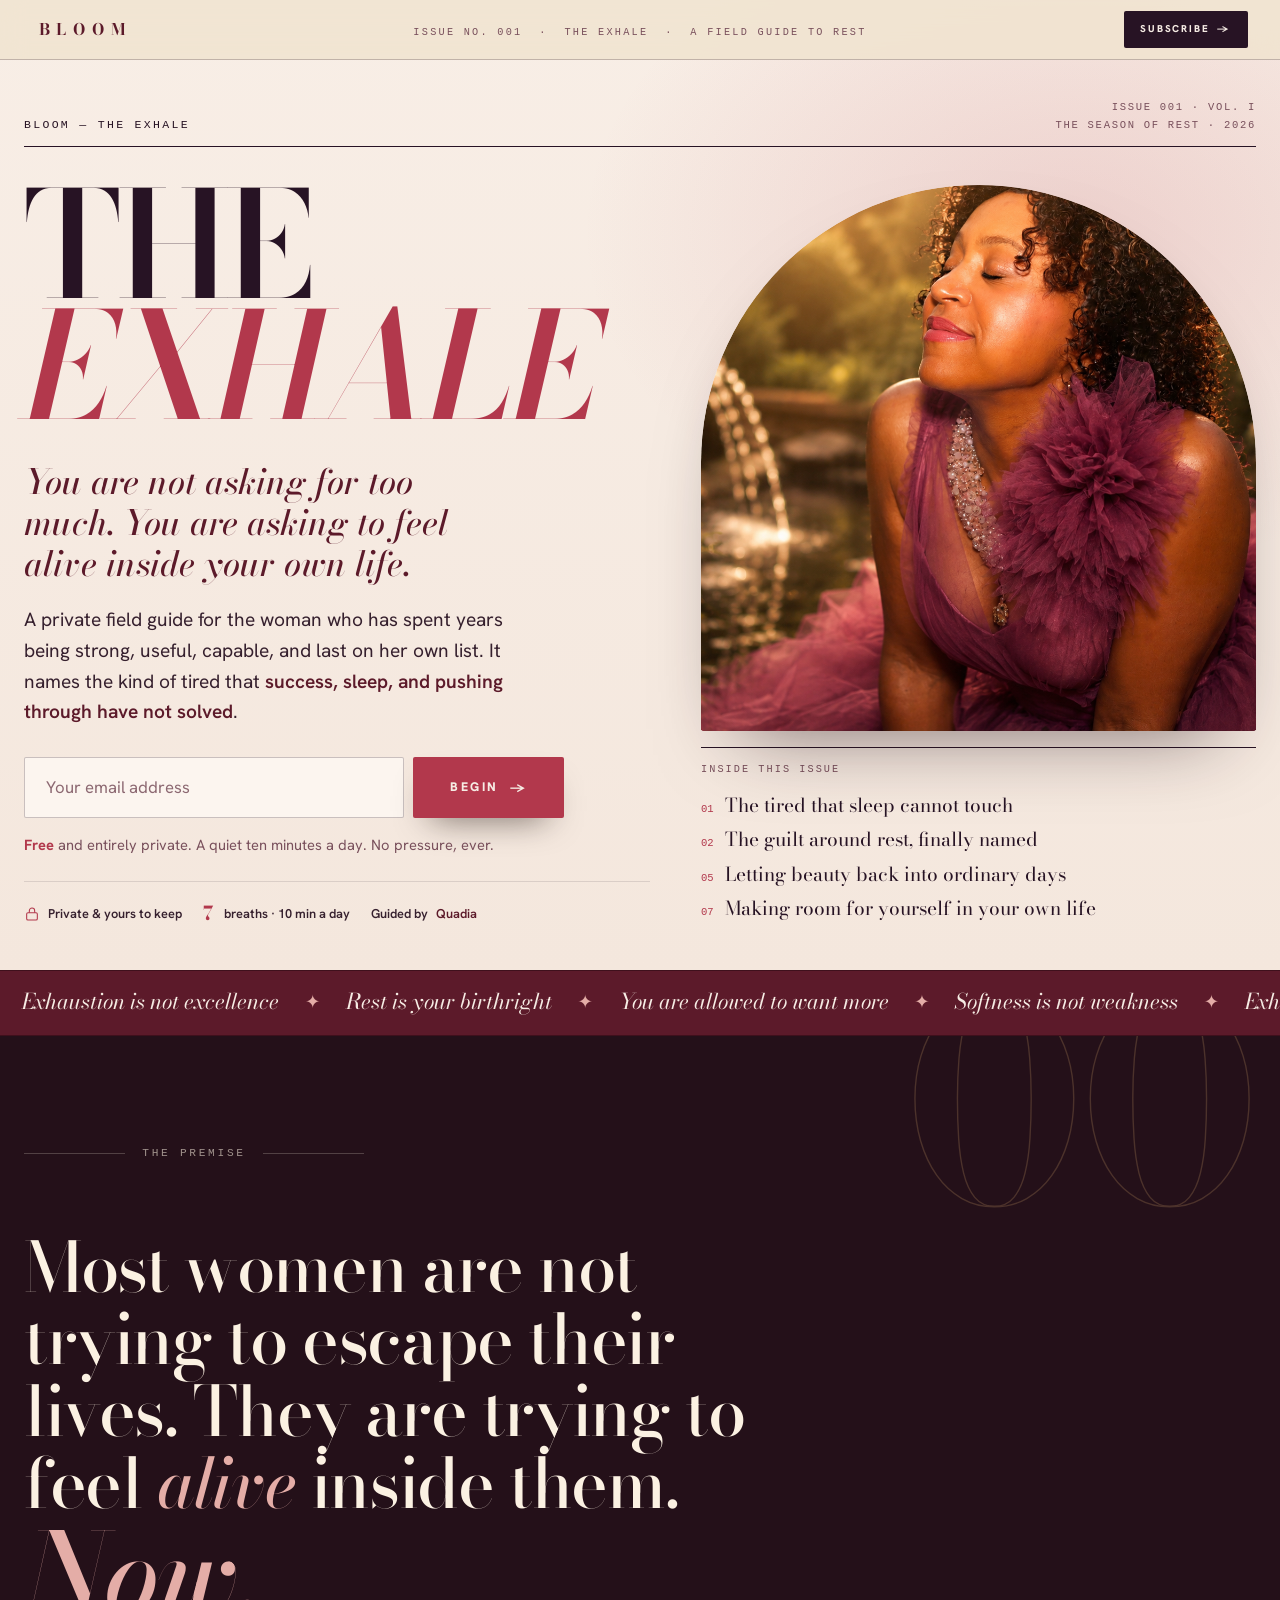
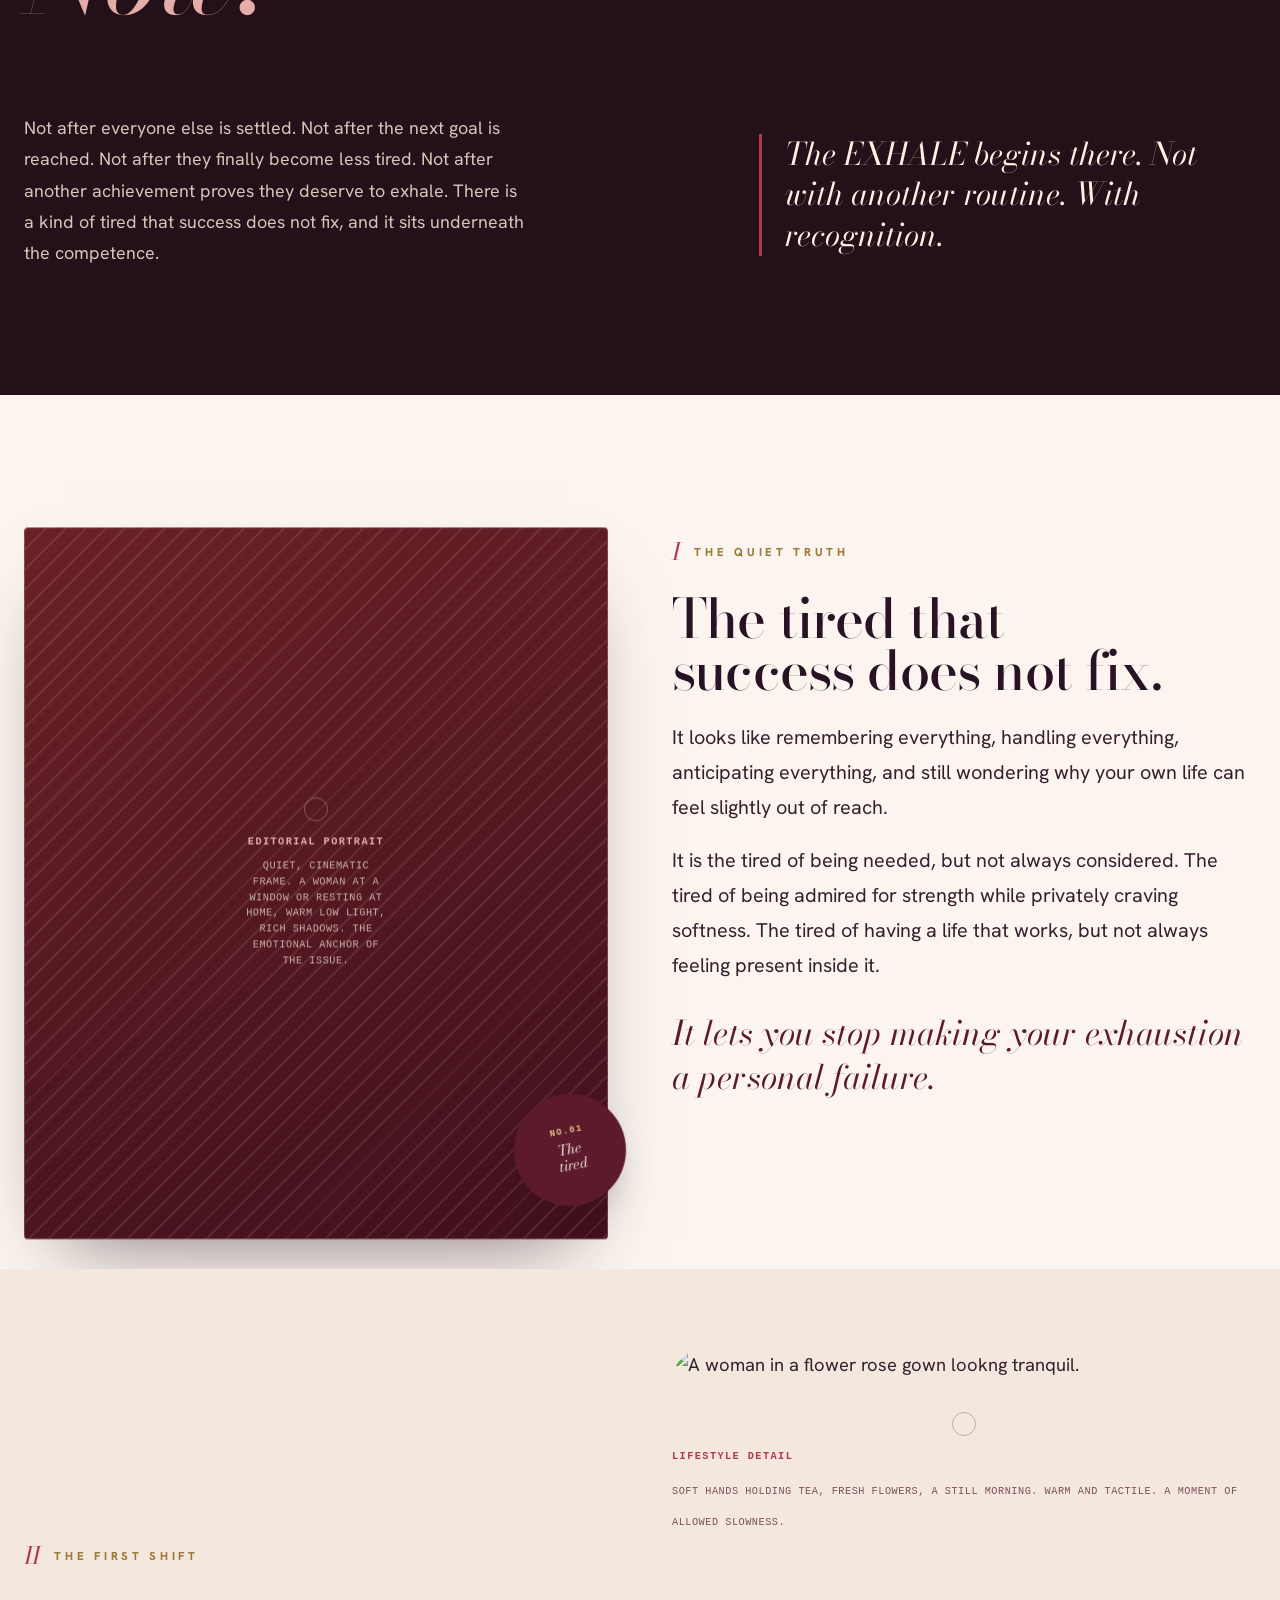
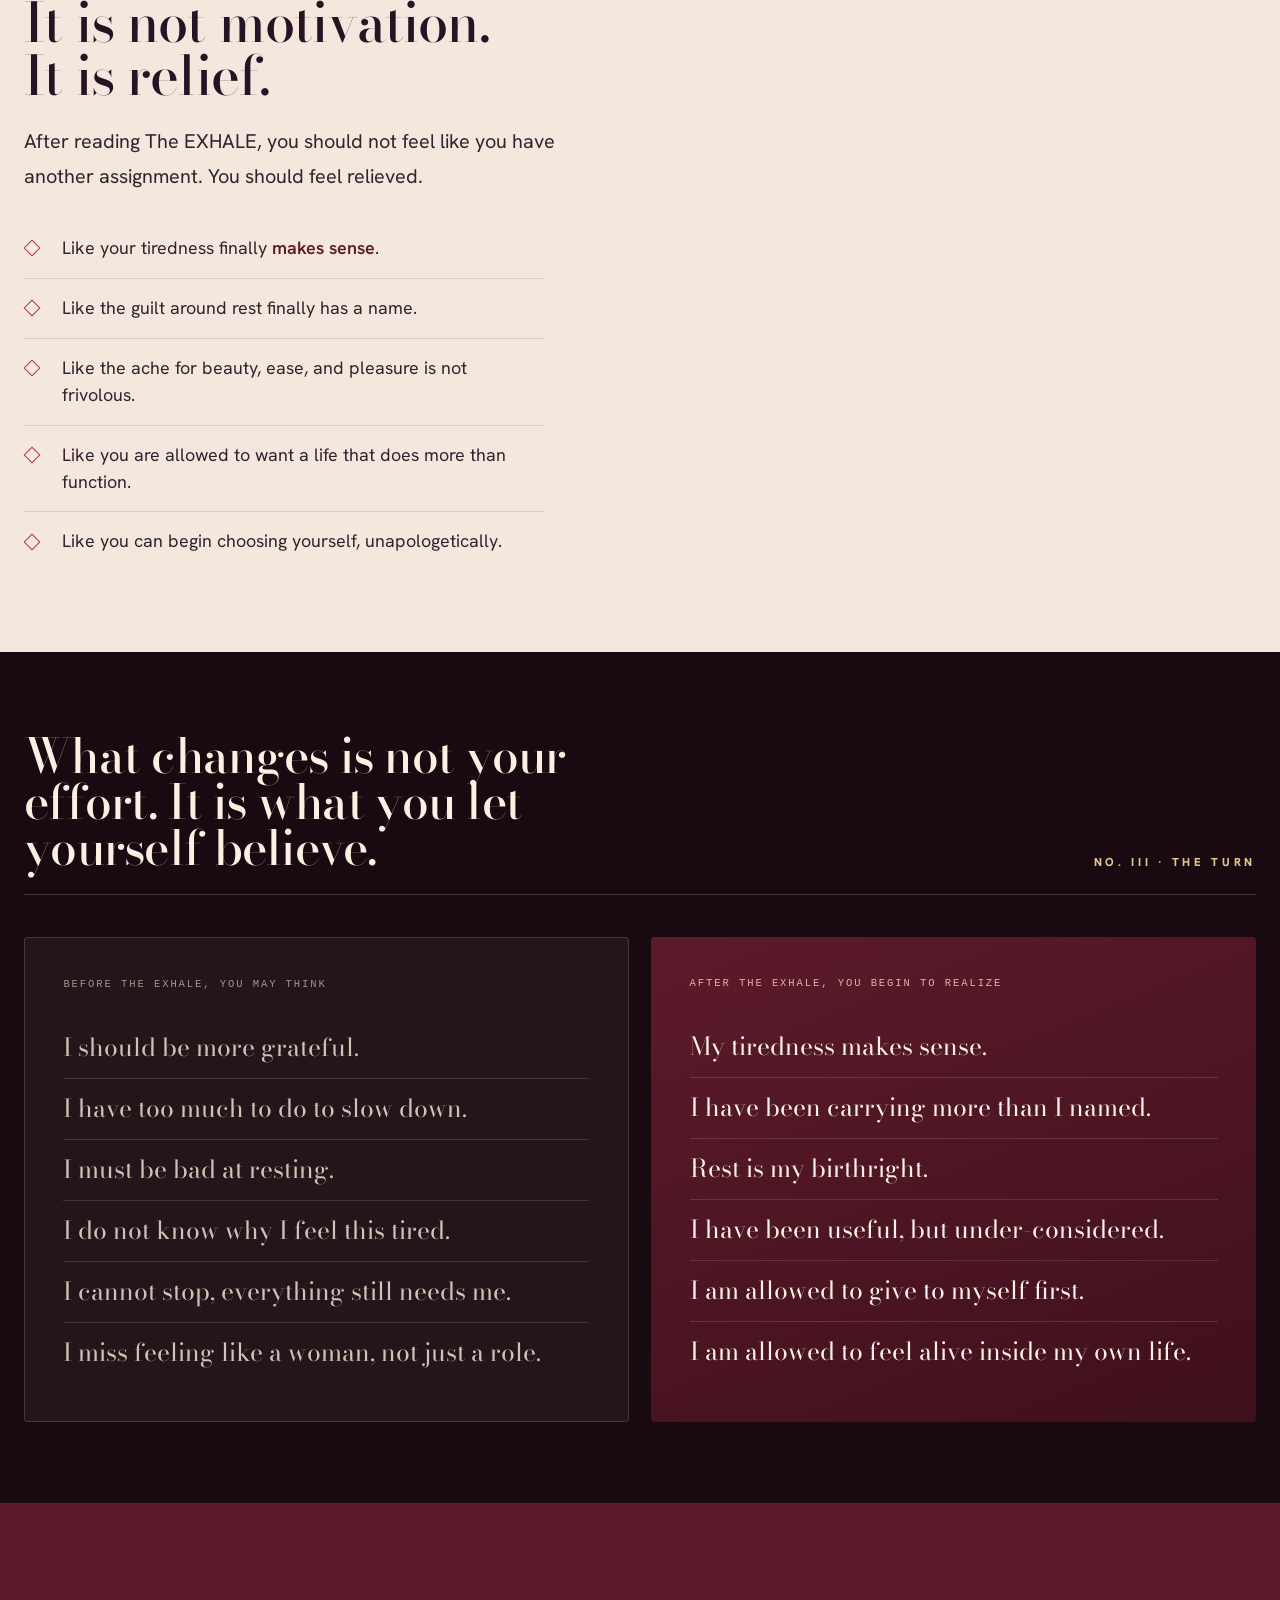
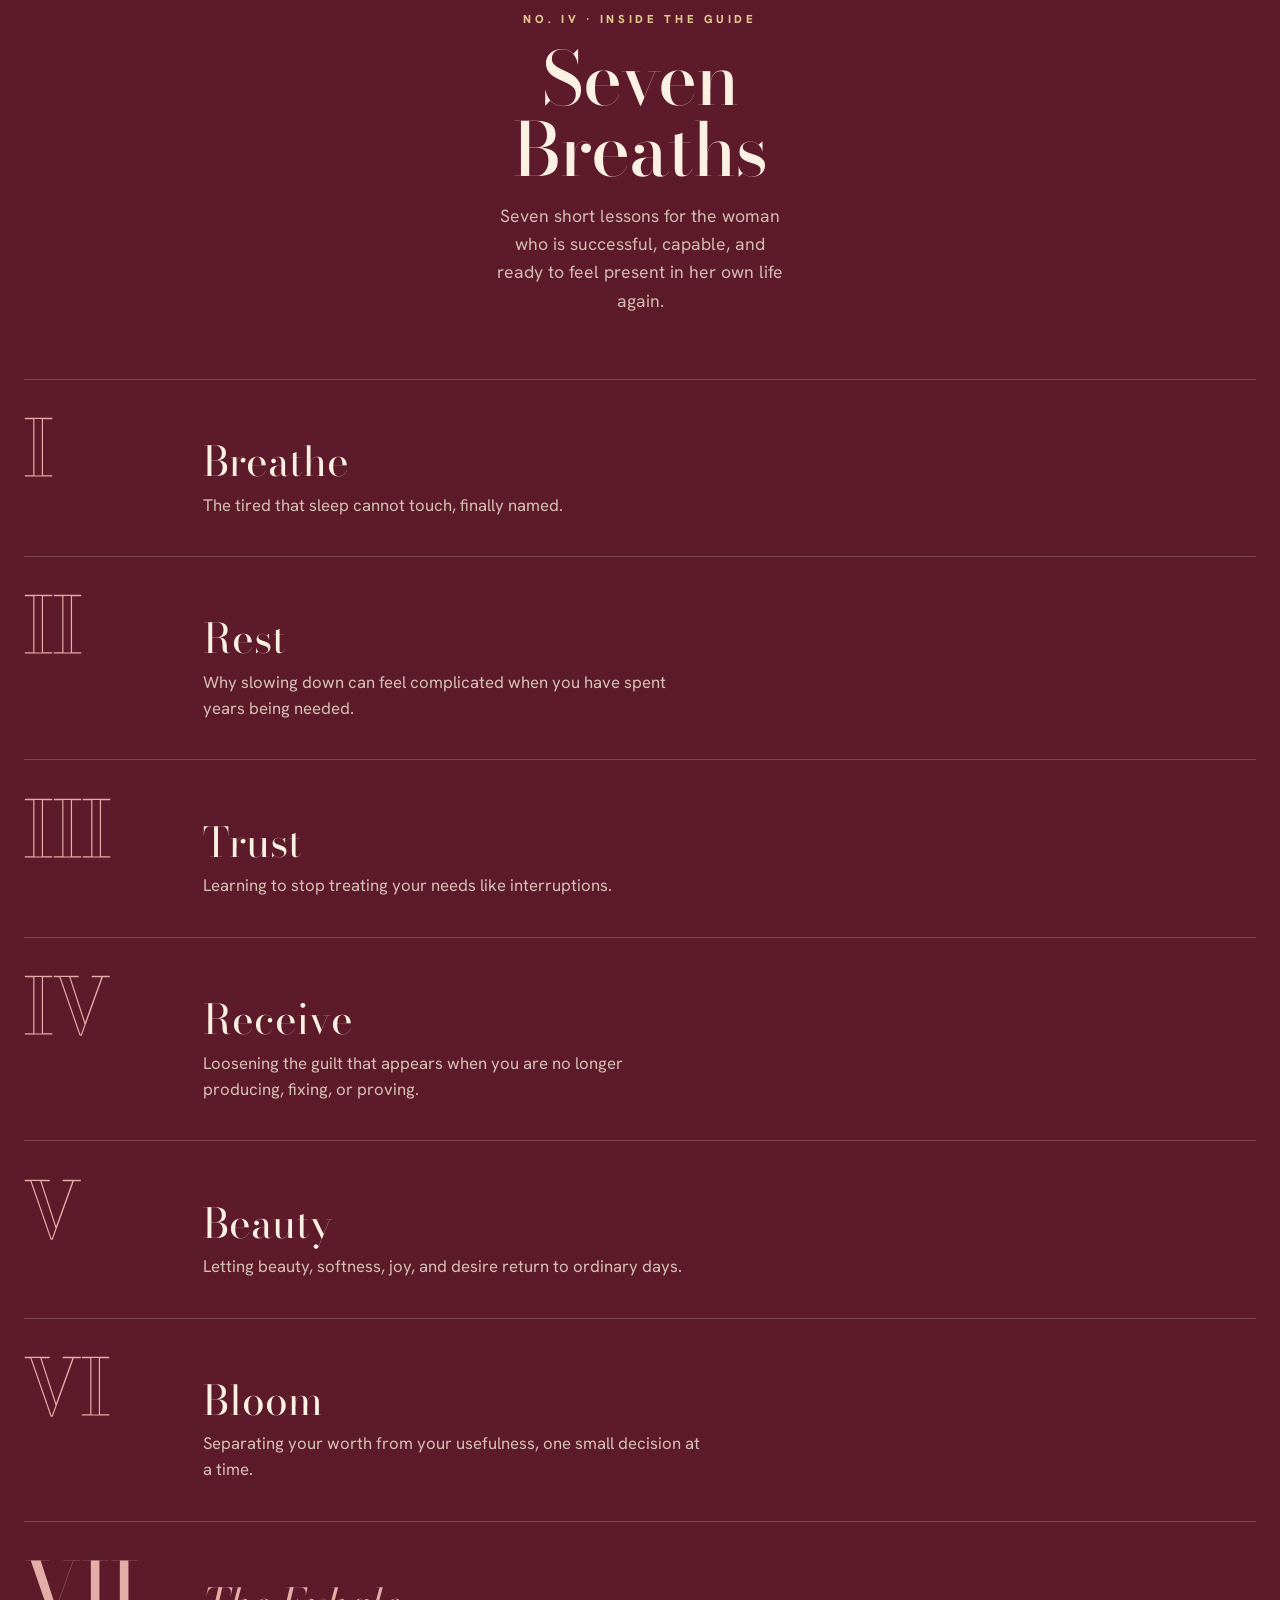
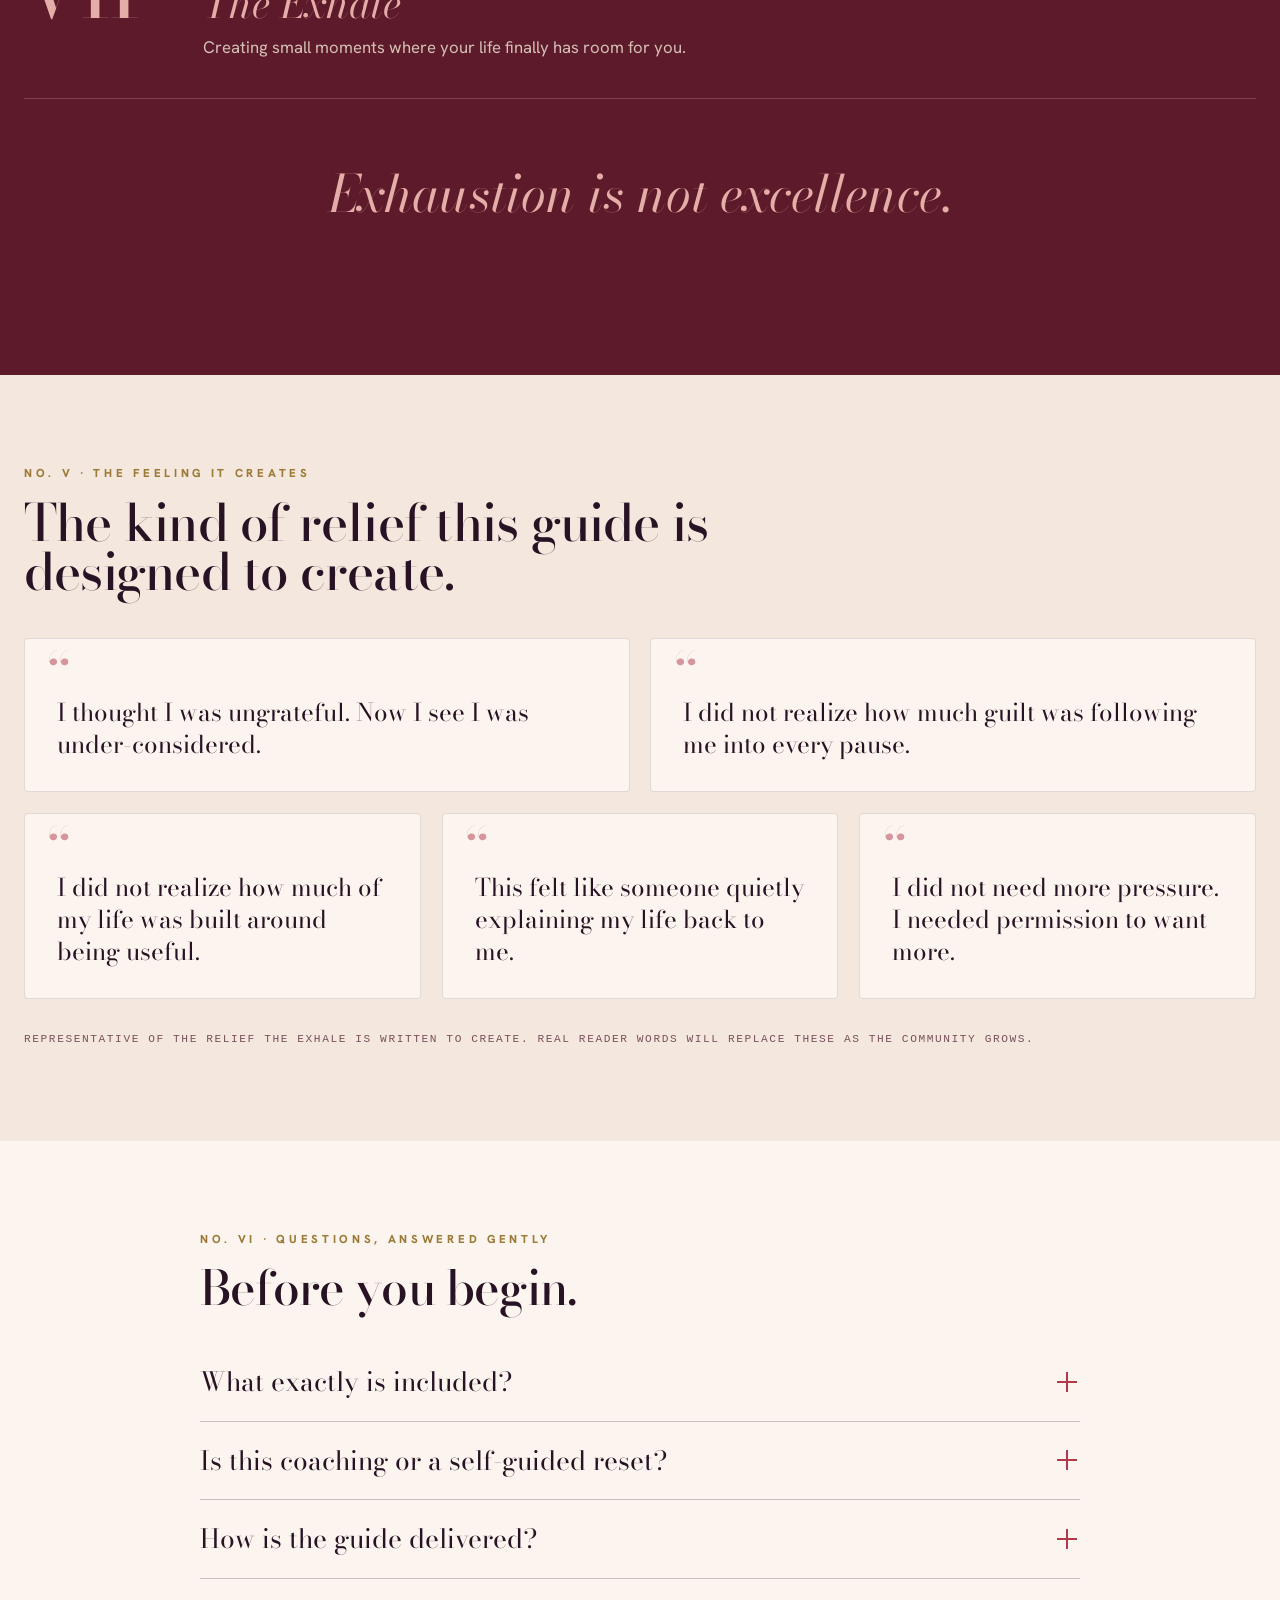
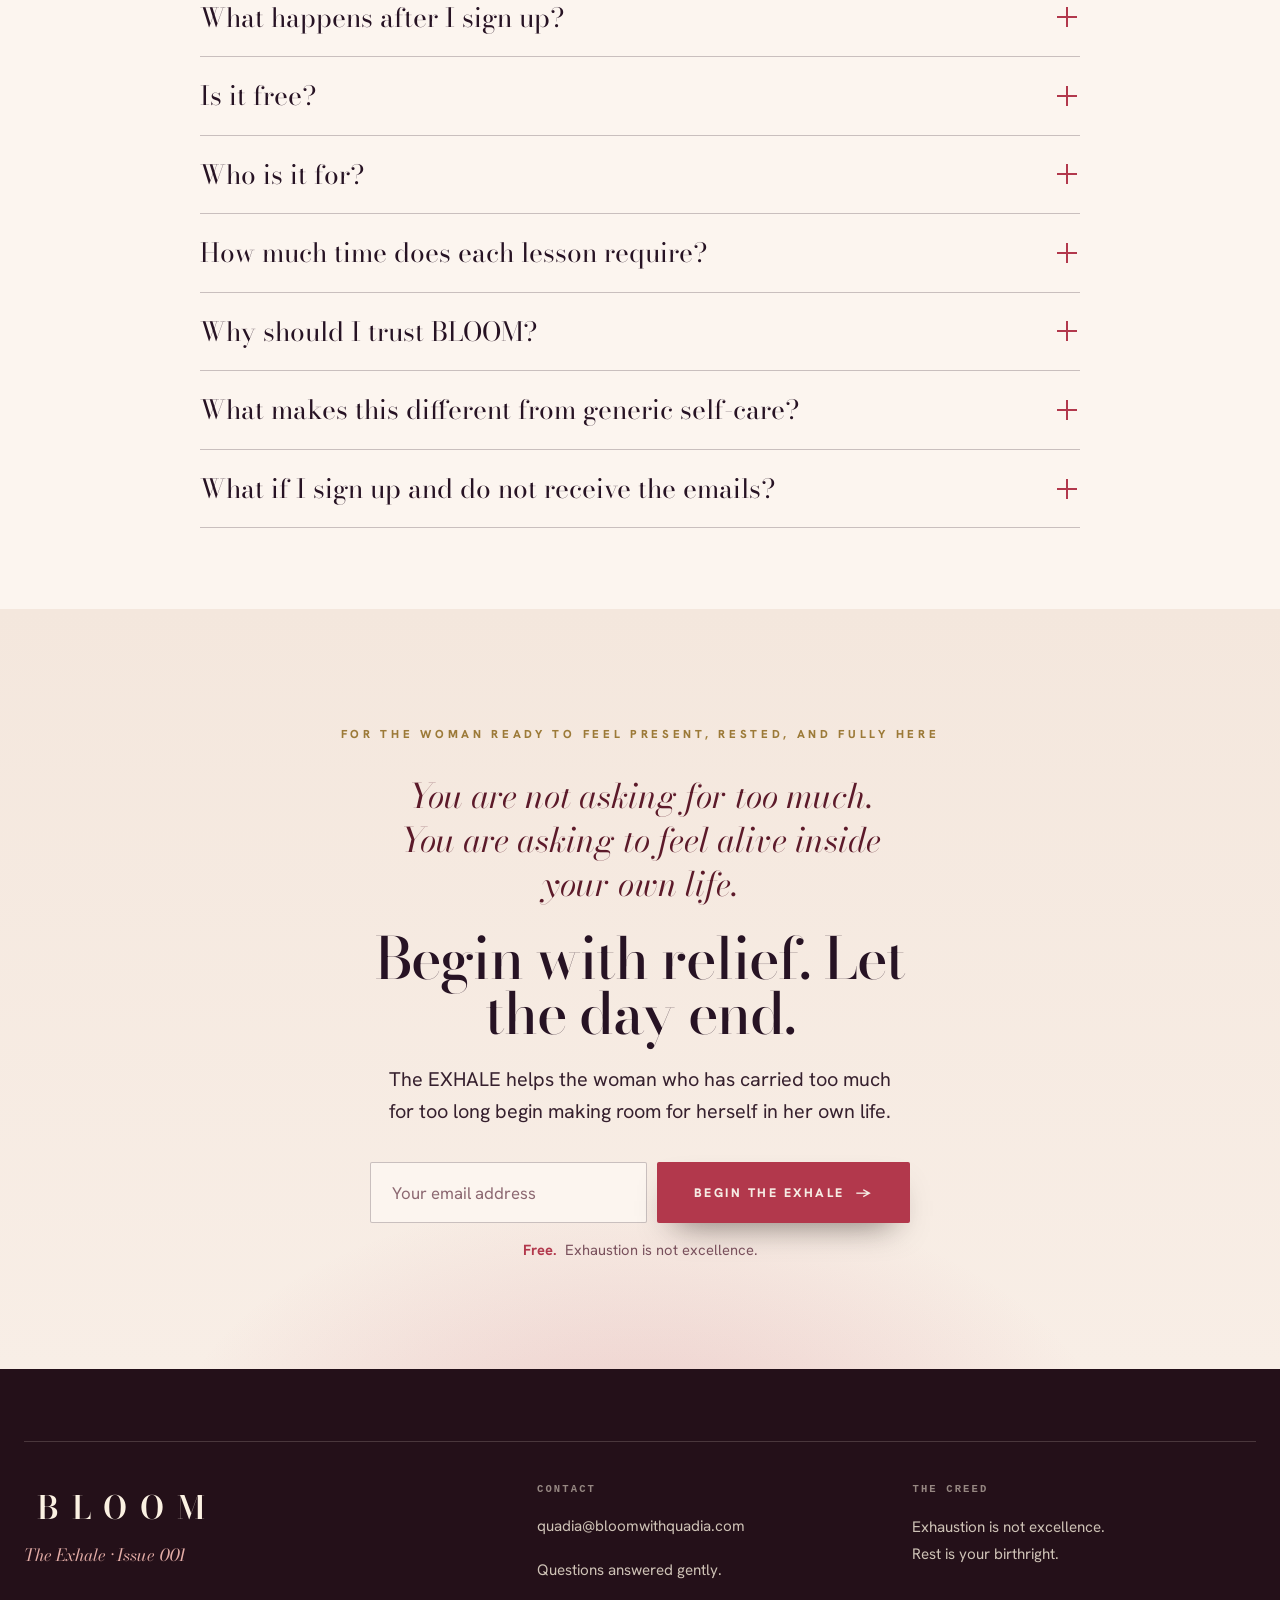
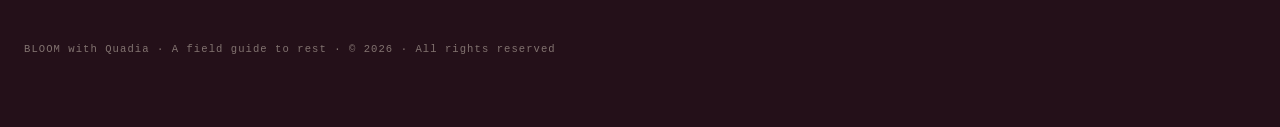
==== commit e0c3a839: "Comment out image placeholder in index.html Commented out the placeholder div for the image." ====
--- a/index.html
+++ b/index.html
@@ -133,7 +133,8 @@
     <div class="wrap">
       <div class="spread-grid">
         <div class="spread-media reveal">
-          <div class="ph ph--arch" data-parallax="0.07" role="img" aria-label="Lifestyle detail placeholder">
+          <!--   <div class="ph ph--arch" data-parallax="0.07" role="img" aria-label="Lifestyle detail placeholder">  -->
+            <img class="spread-photo ph--arch" src="hero-exhale-3.png" alt="A woman in a flower rose gown lookng tranquil." />
             <span class="ph-label"><b>Lifestyle detail</b>Soft hands holding tea, fresh flowers, a still morning. Warm and tactile. A moment of allowed slowness.</span>
           </div>
         </div>
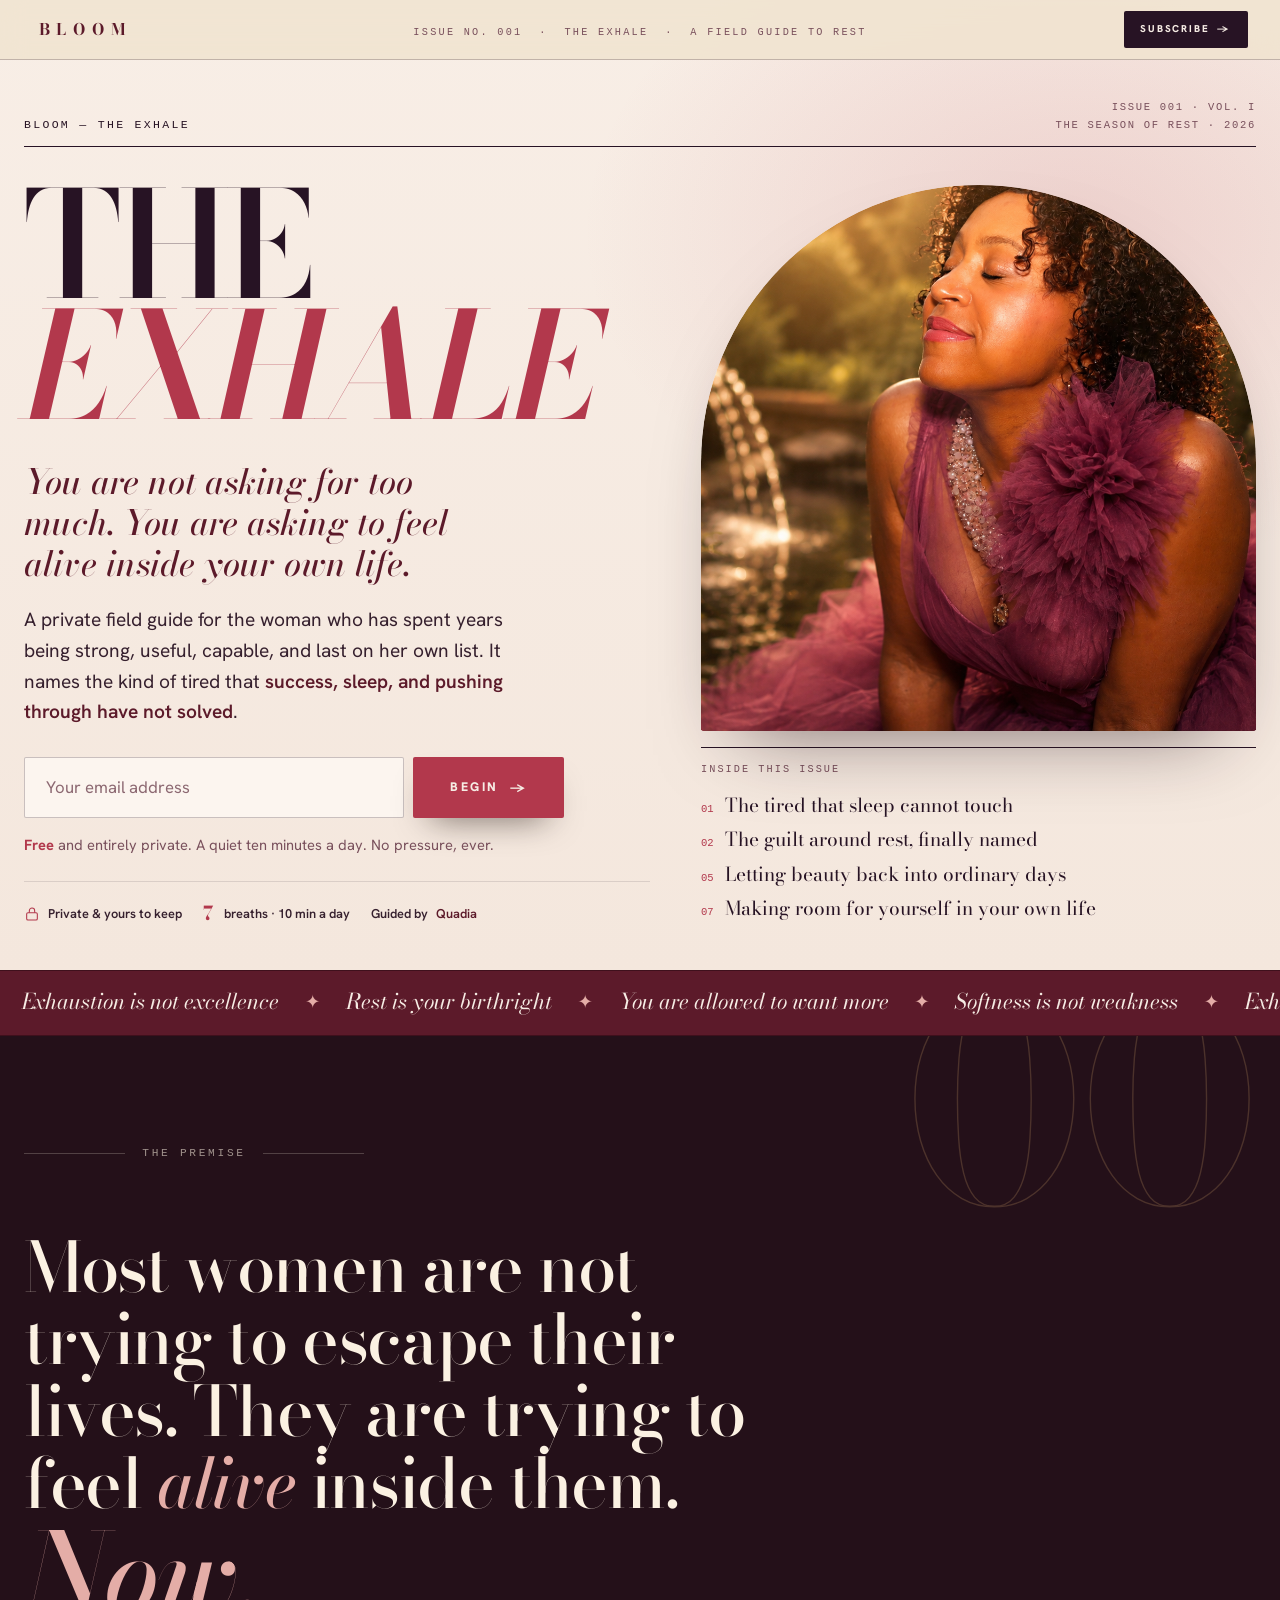
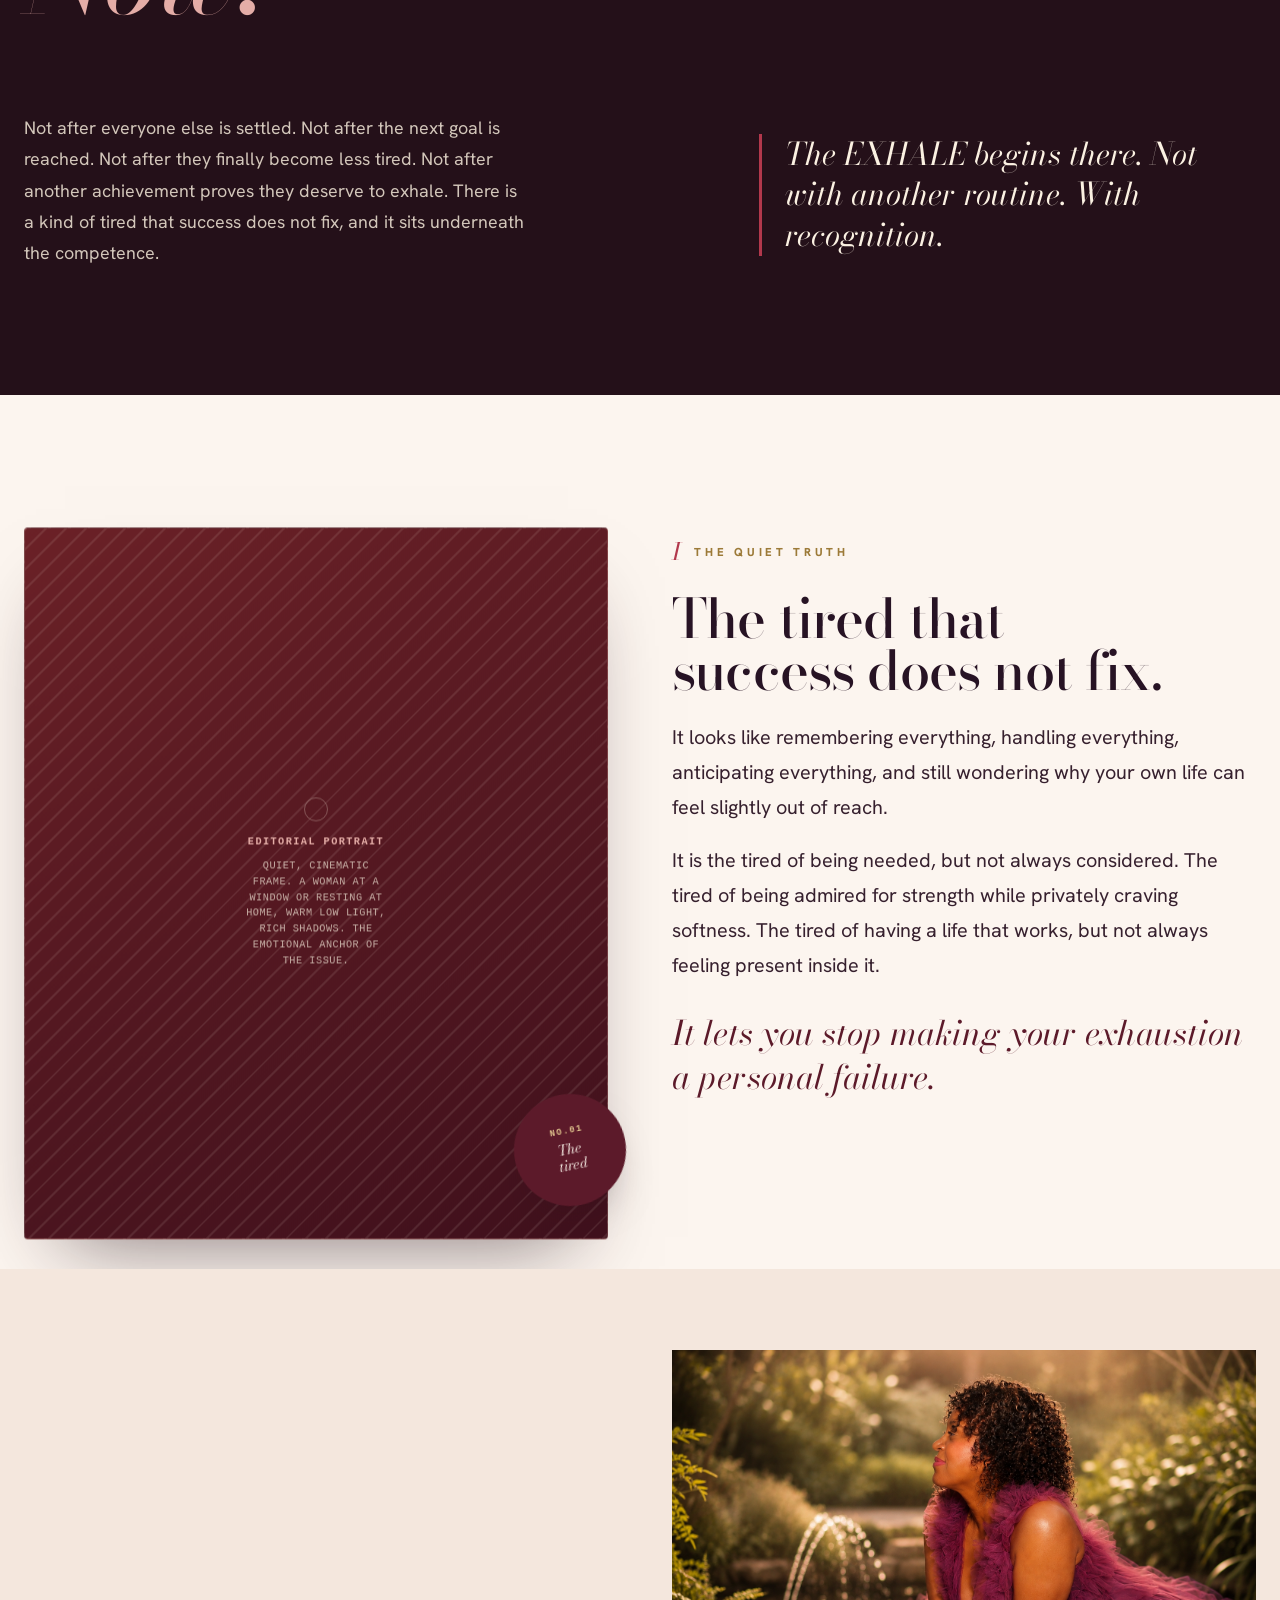
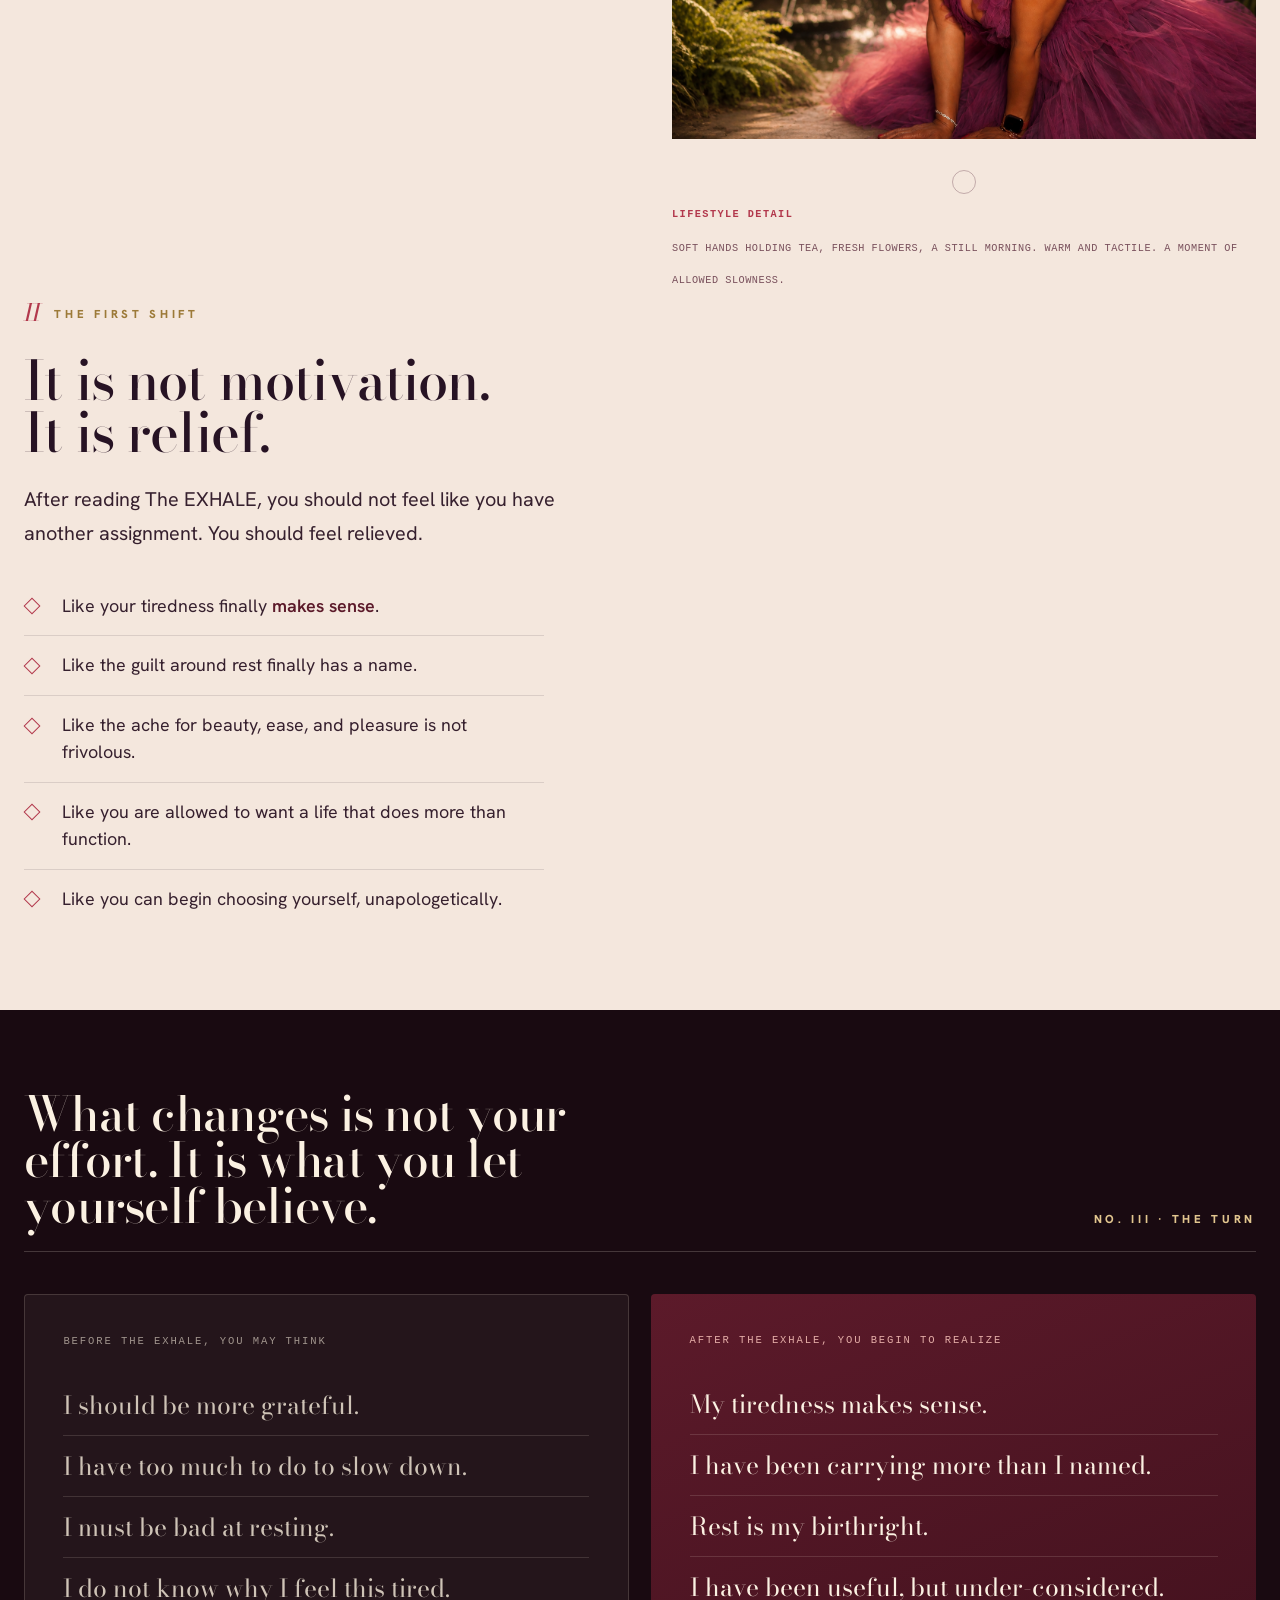
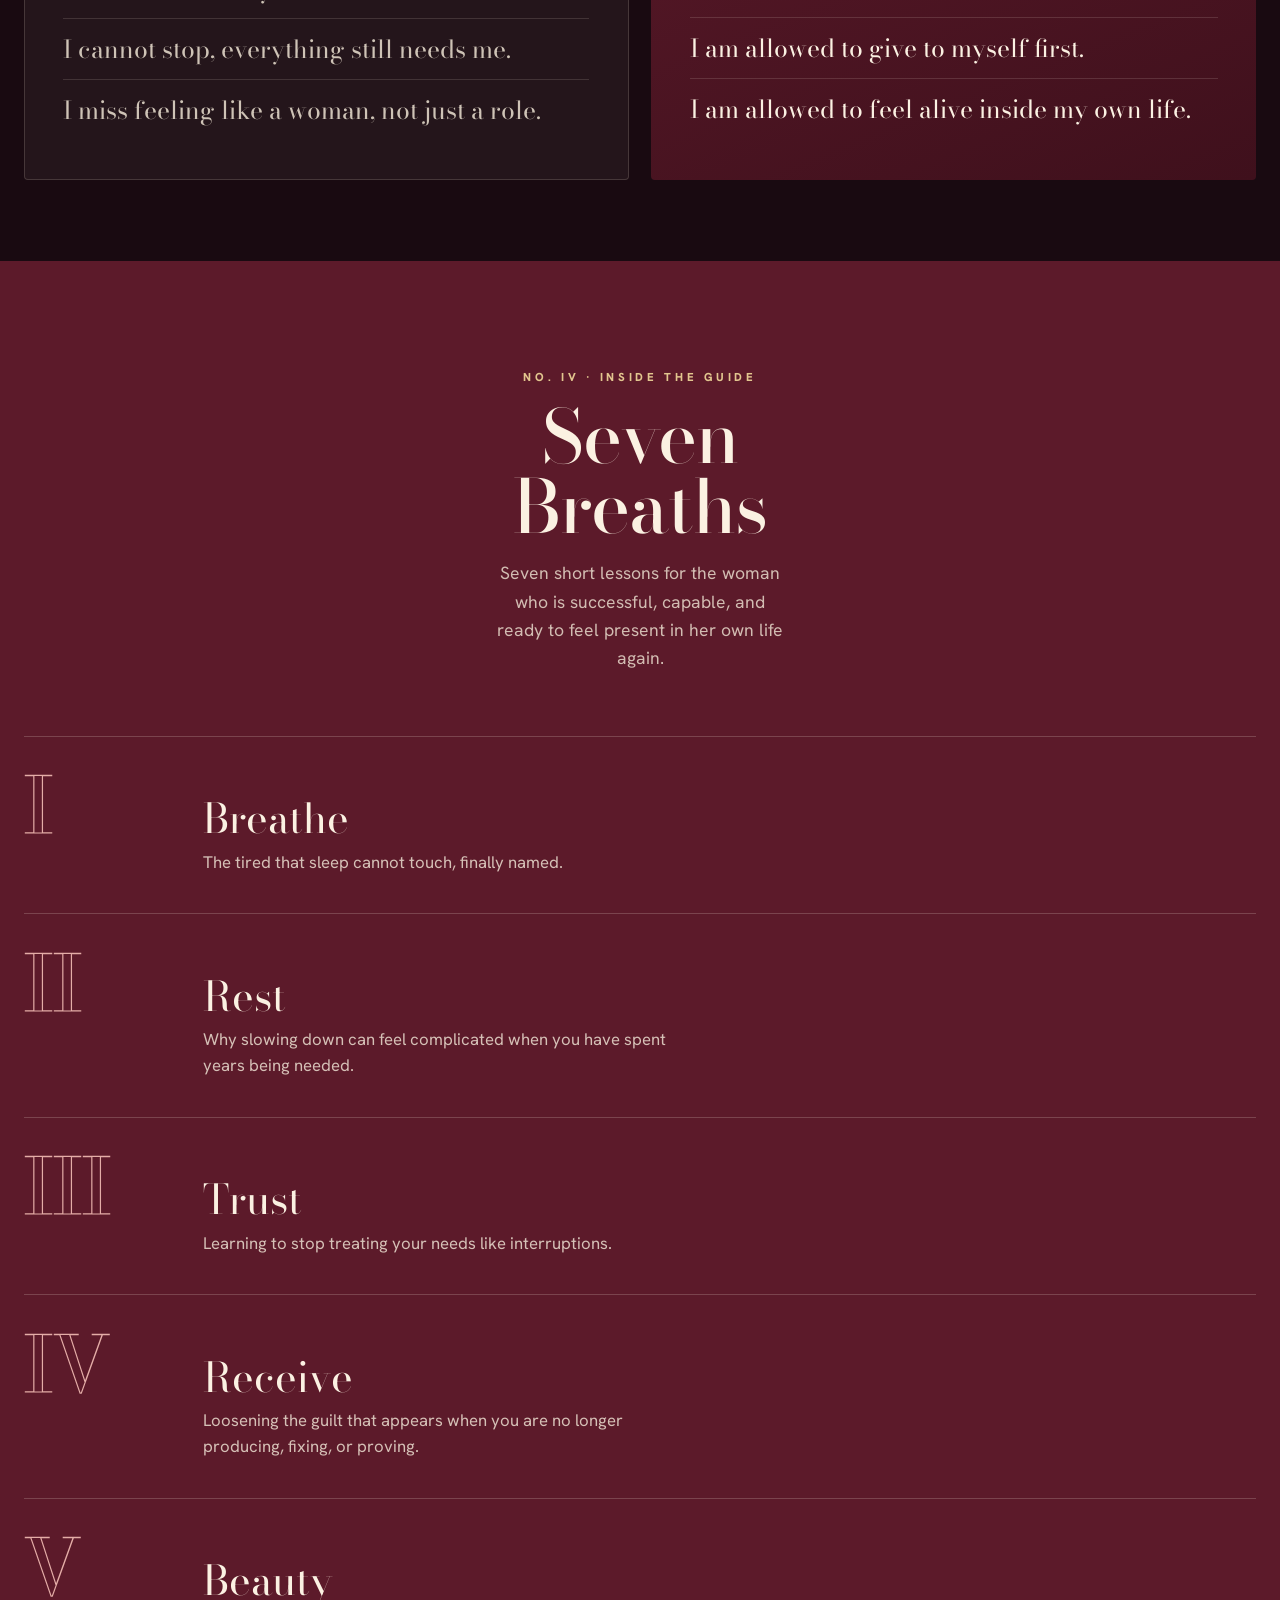
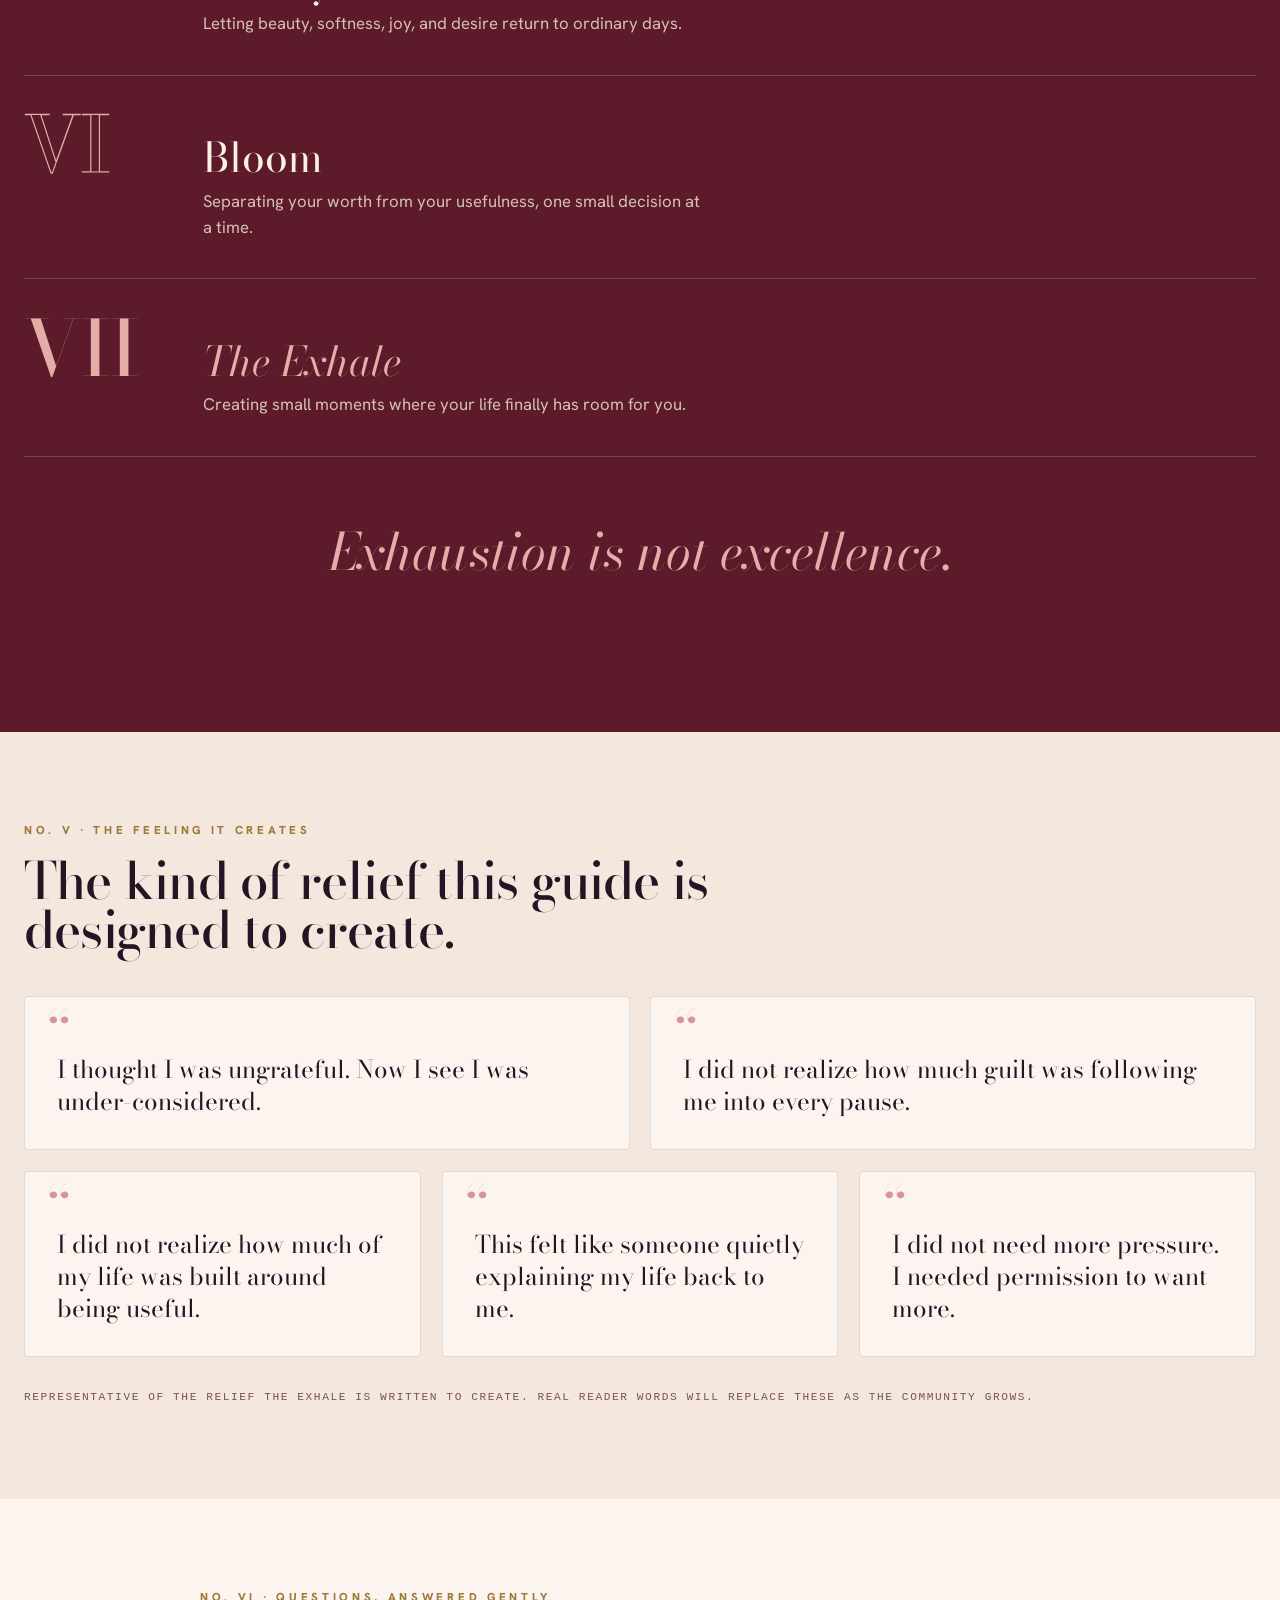
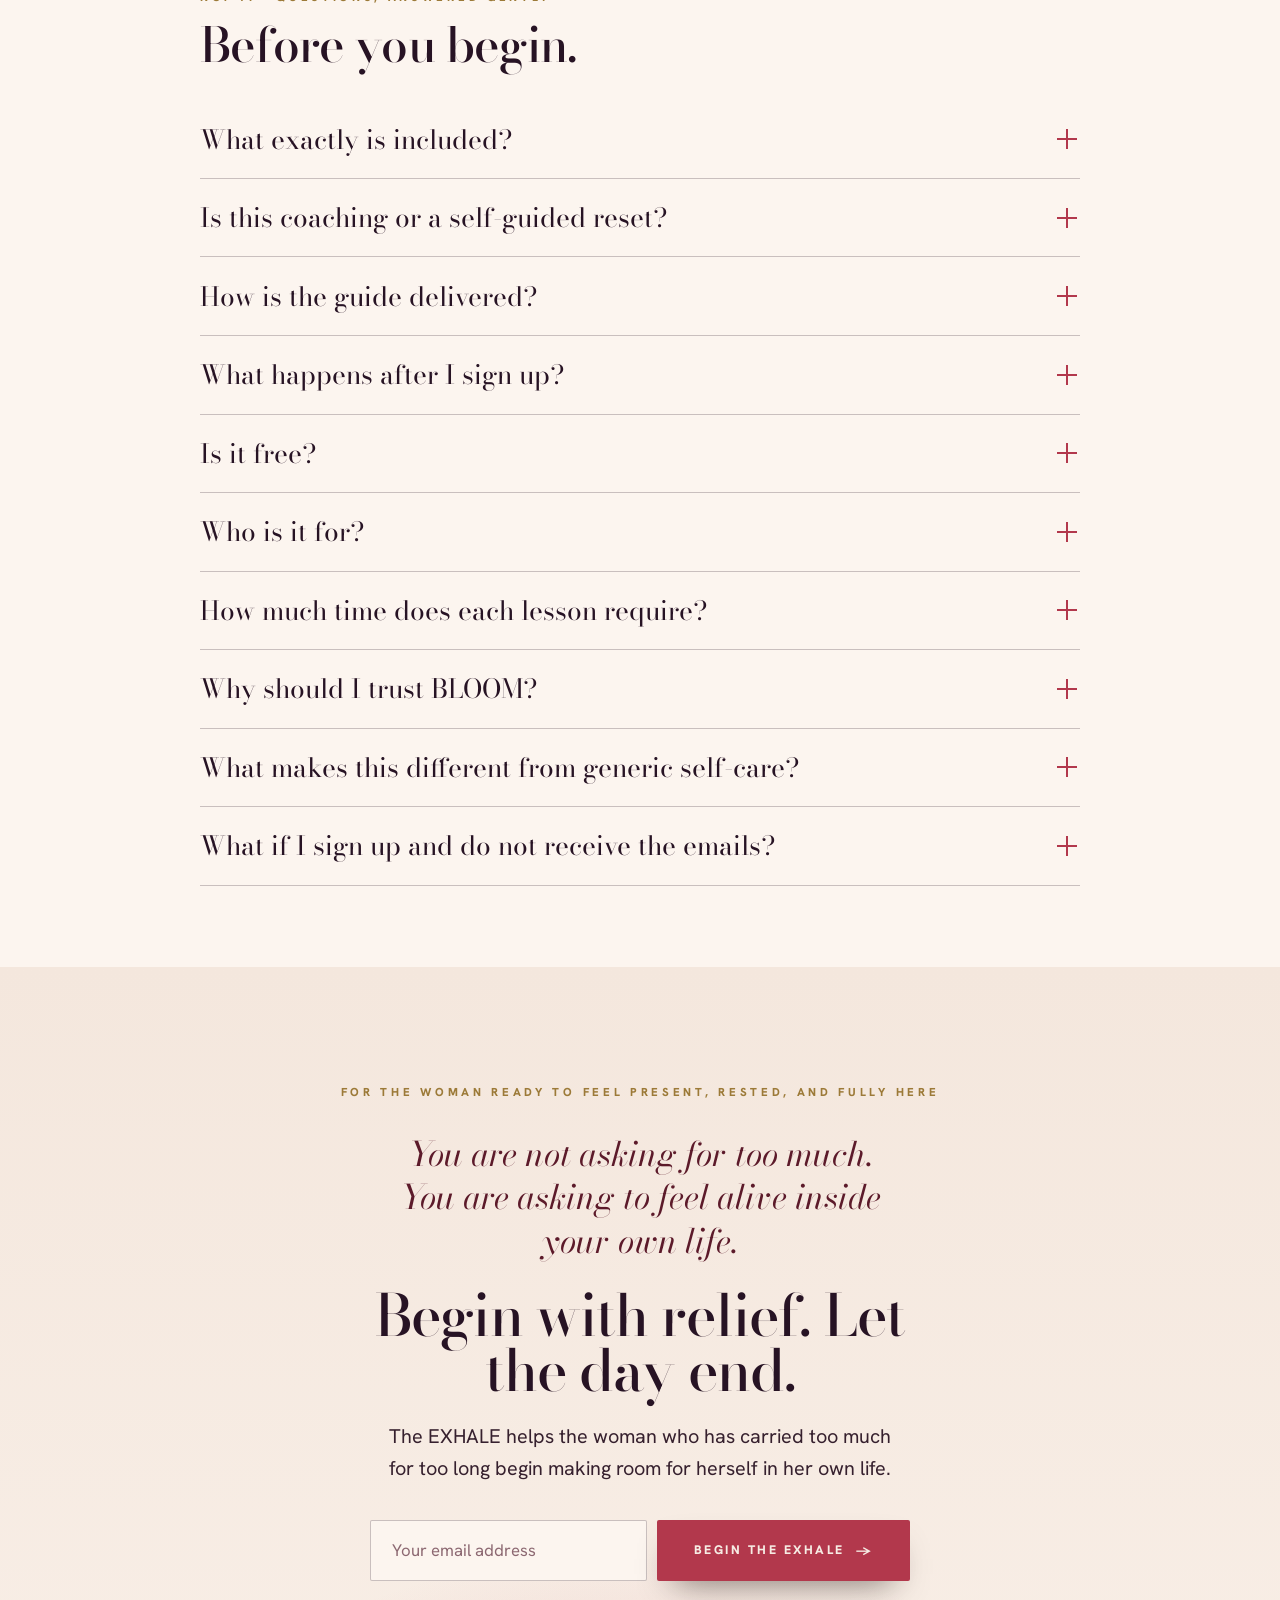
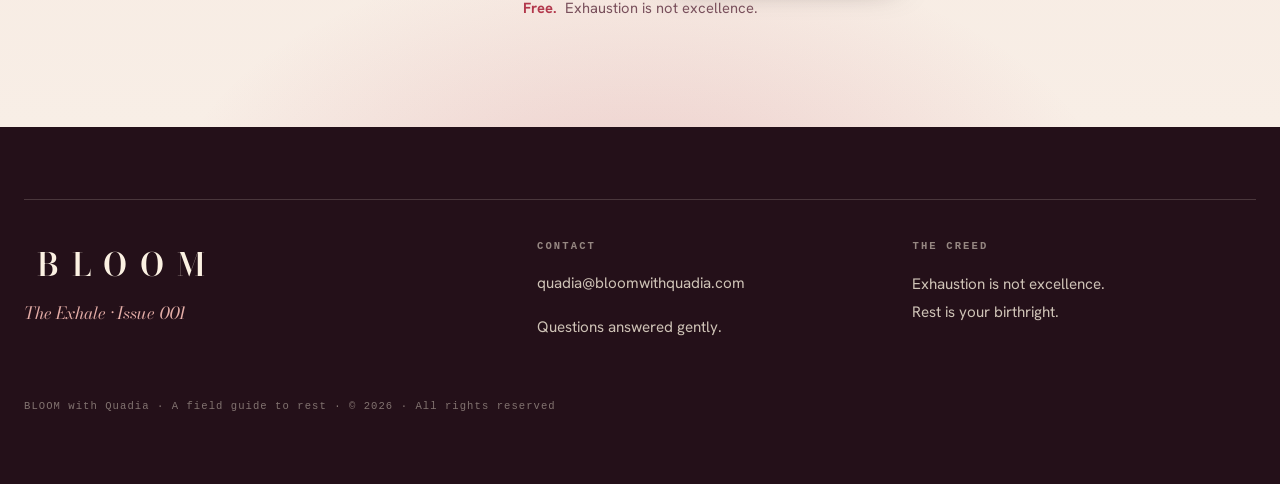
==== commit b0a88af3: "Fix spelling in image alt text Corrected spelling in alt attribute for image." ====
--- a/index.html
+++ b/index.html
@@ -134,7 +134,7 @@
       <div class="spread-grid">
         <div class="spread-media reveal">
           <!--   <div class="ph ph--arch" data-parallax="0.07" role="img" aria-label="Lifestyle detail placeholder">  -->
-            <img class="spread-photo ph--arch" src="hero-exhale-3.png" alt="A woman in a flower rose gown lookng tranquil." />
+            <img class="spread-photo ph-arch" src="hero-exhale-3.png" alt="A woman in a flower rose gown looking tranquil">
             <span class="ph-label"><b>Lifestyle detail</b>Soft hands holding tea, fresh flowers, a still morning. Warm and tactile. A moment of allowed slowness.</span>
           </div>
         </div>
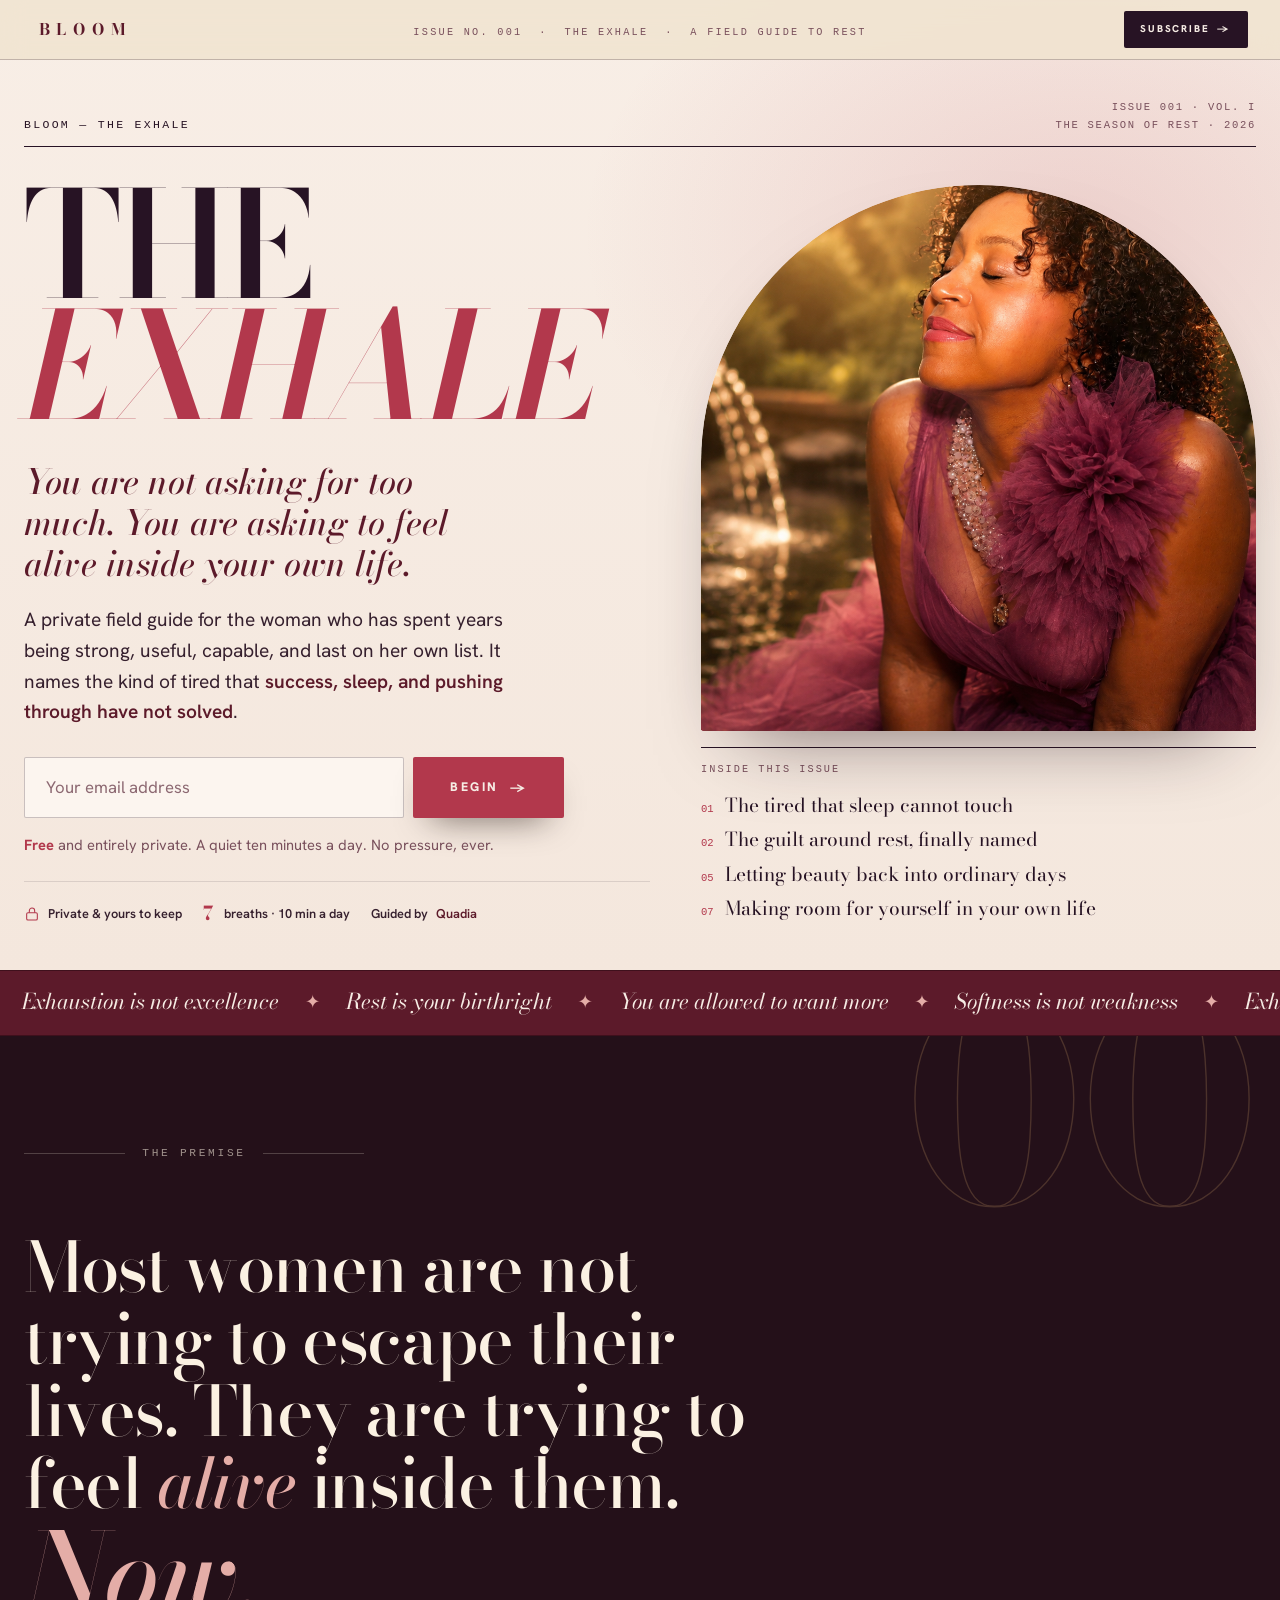
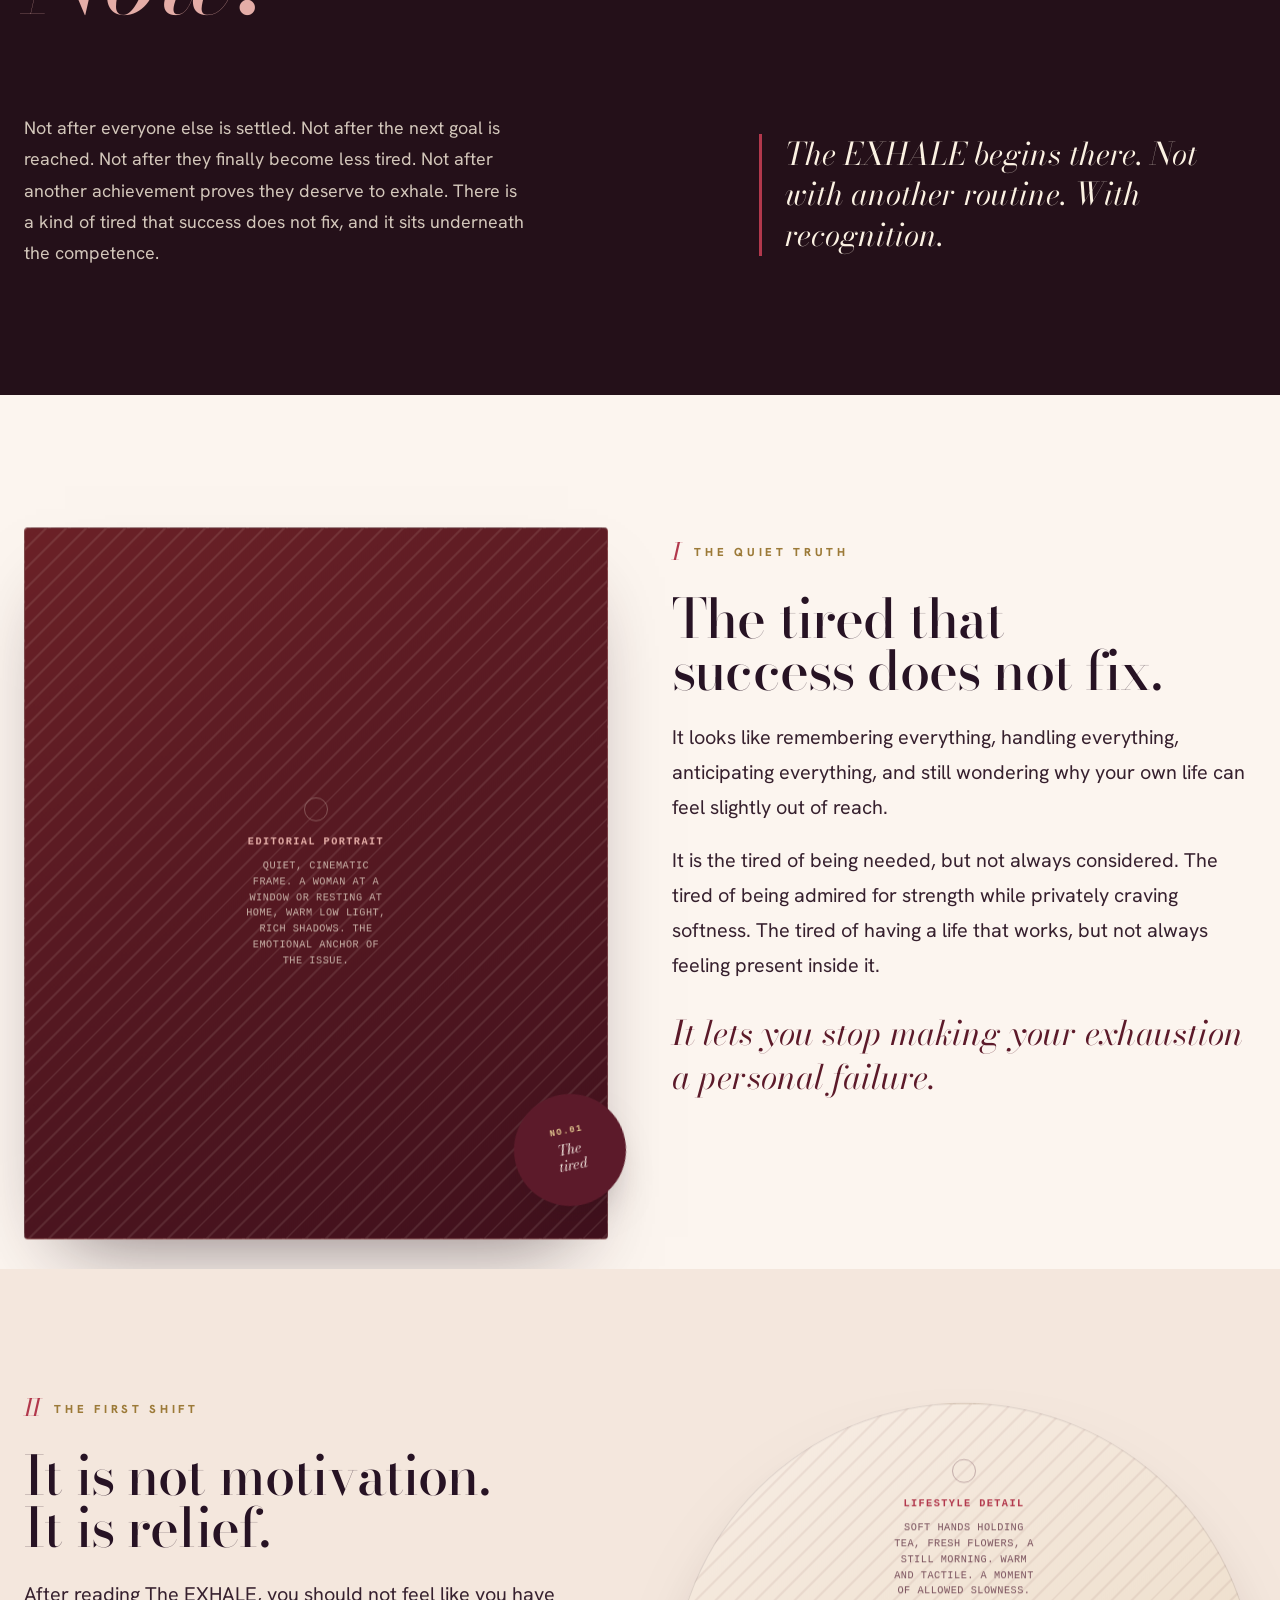
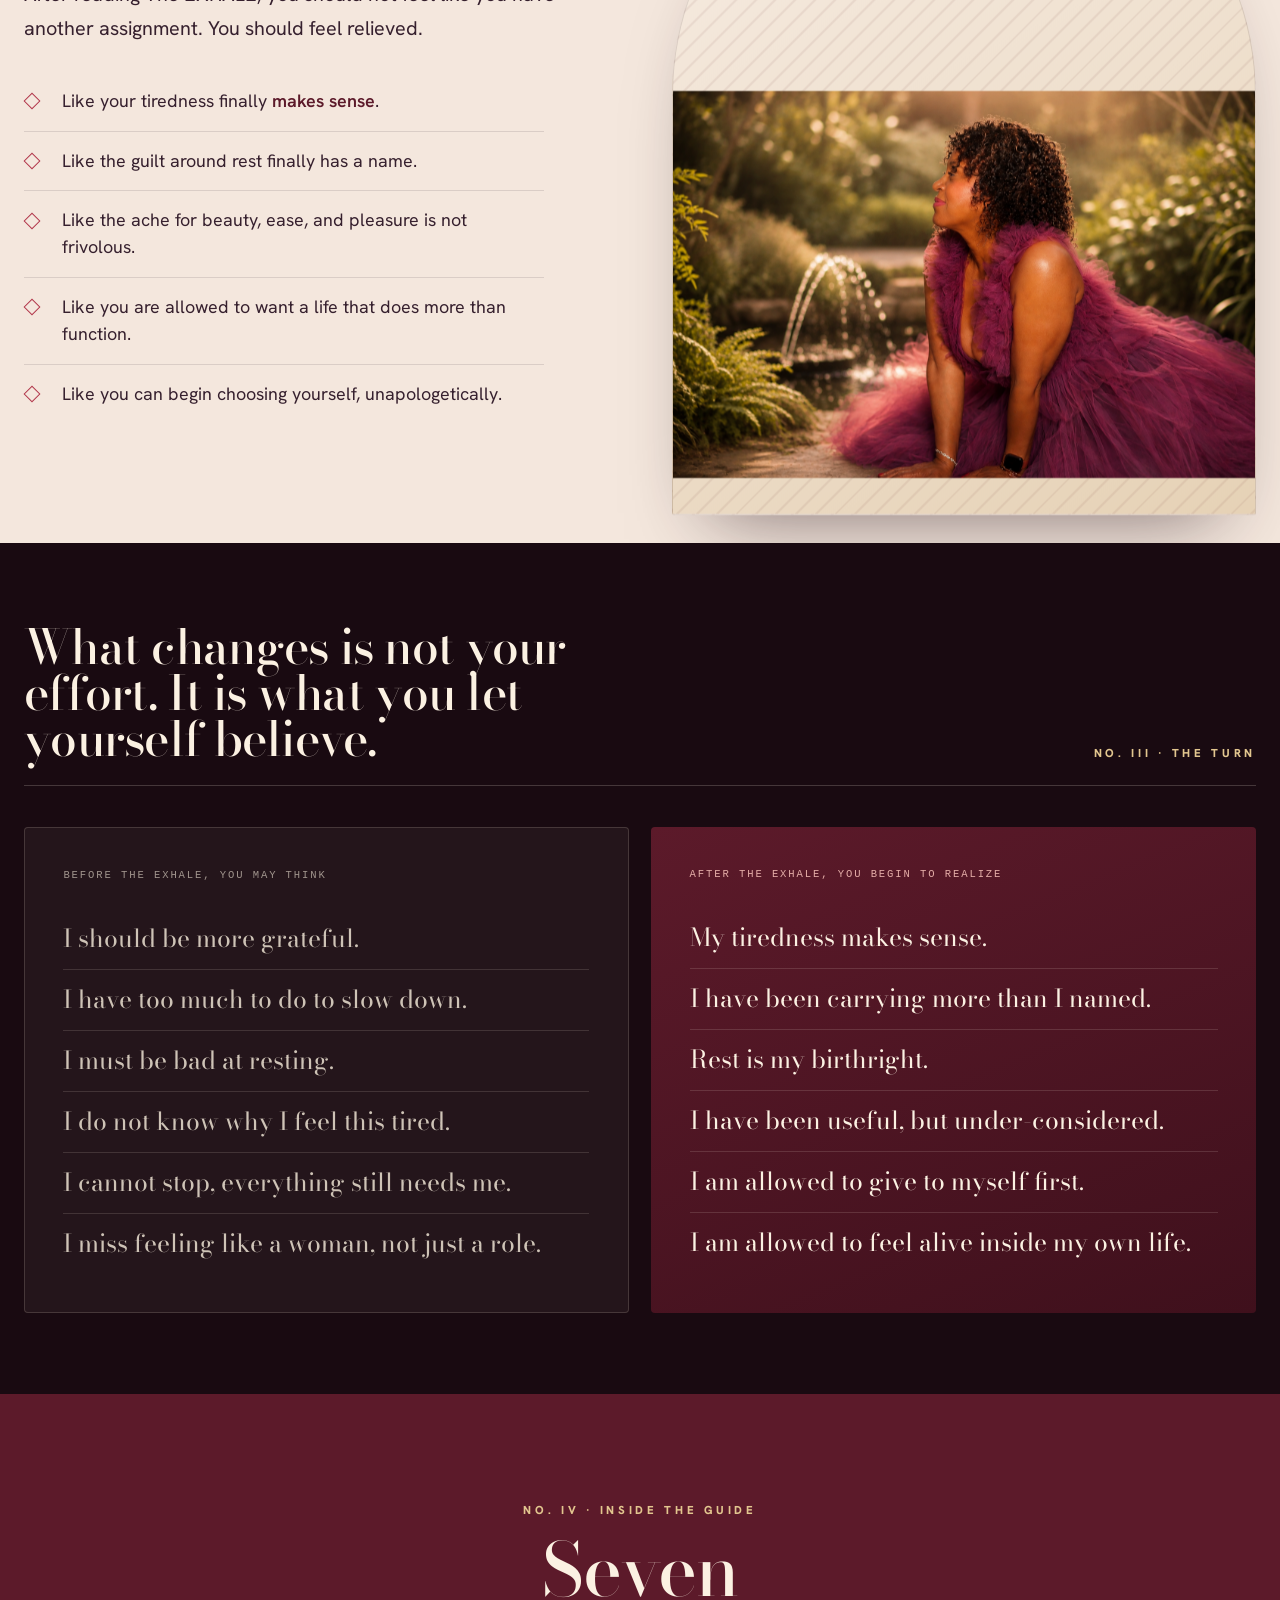
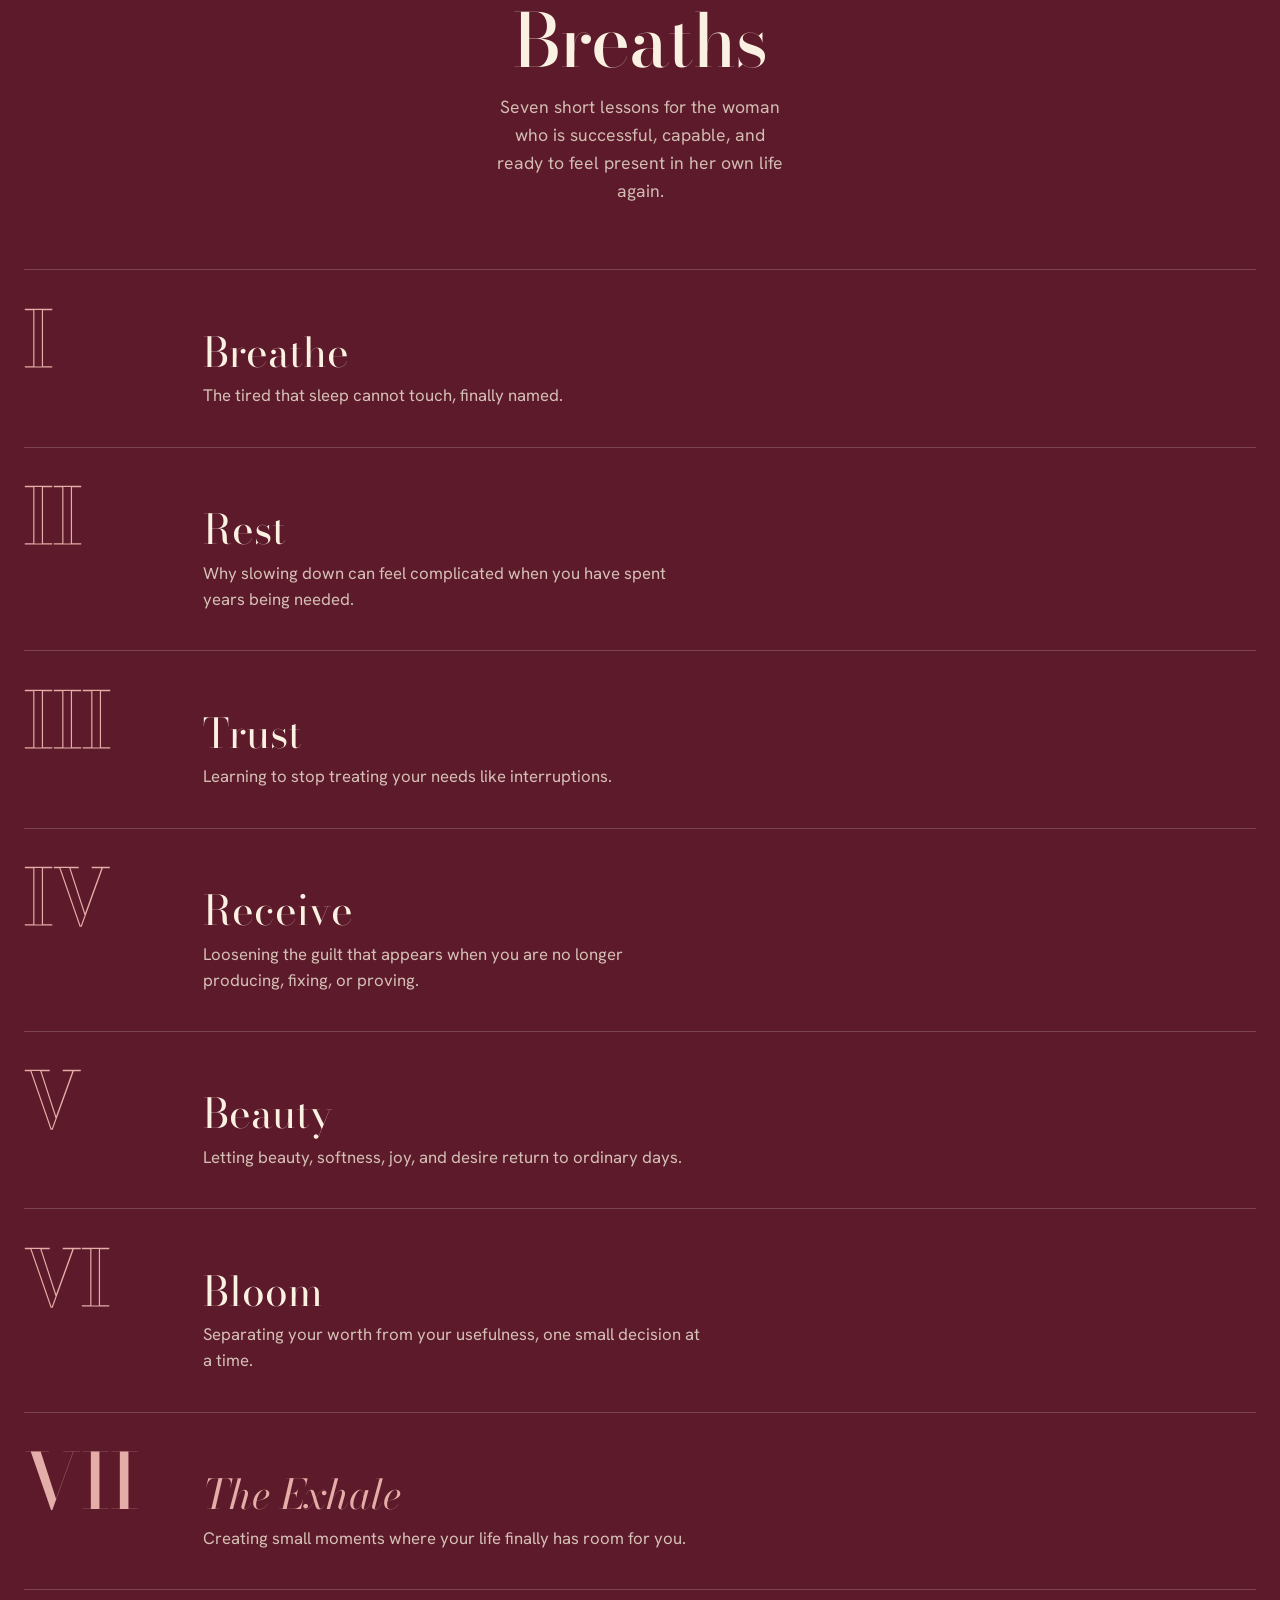
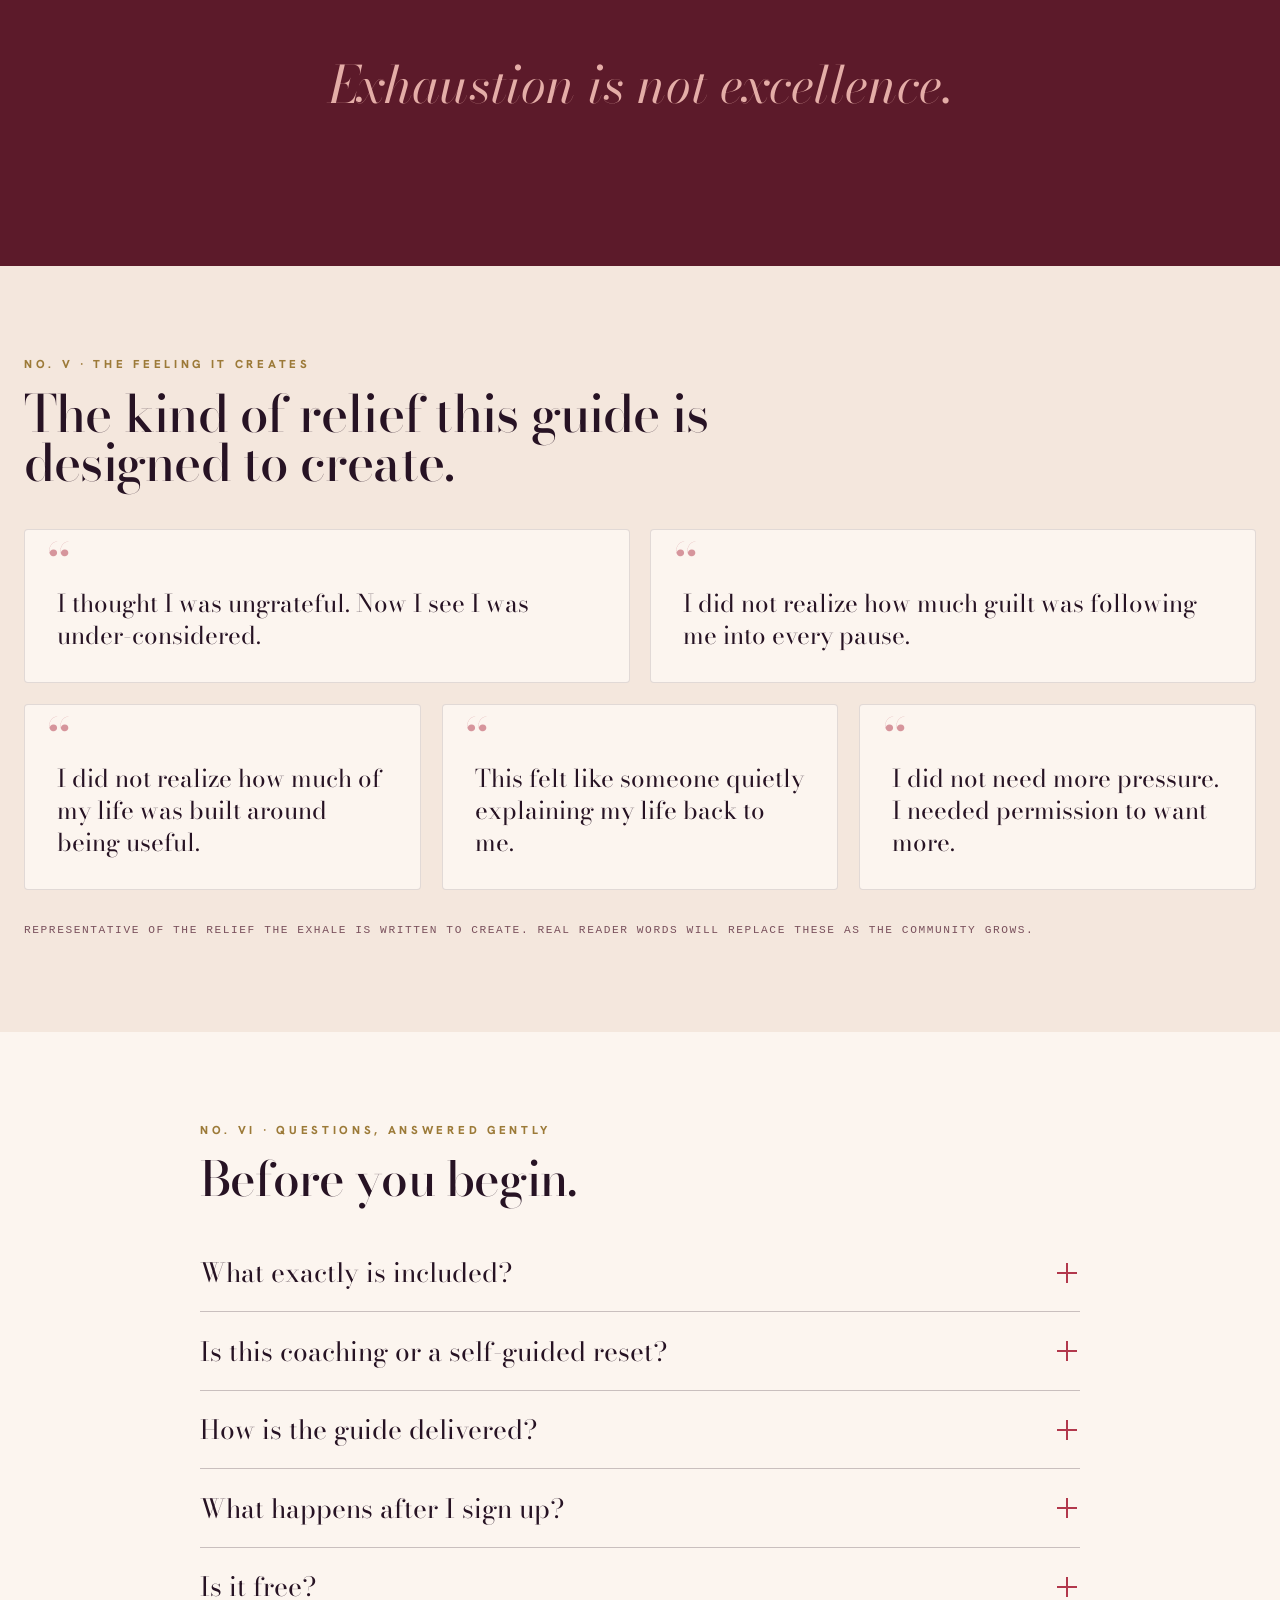
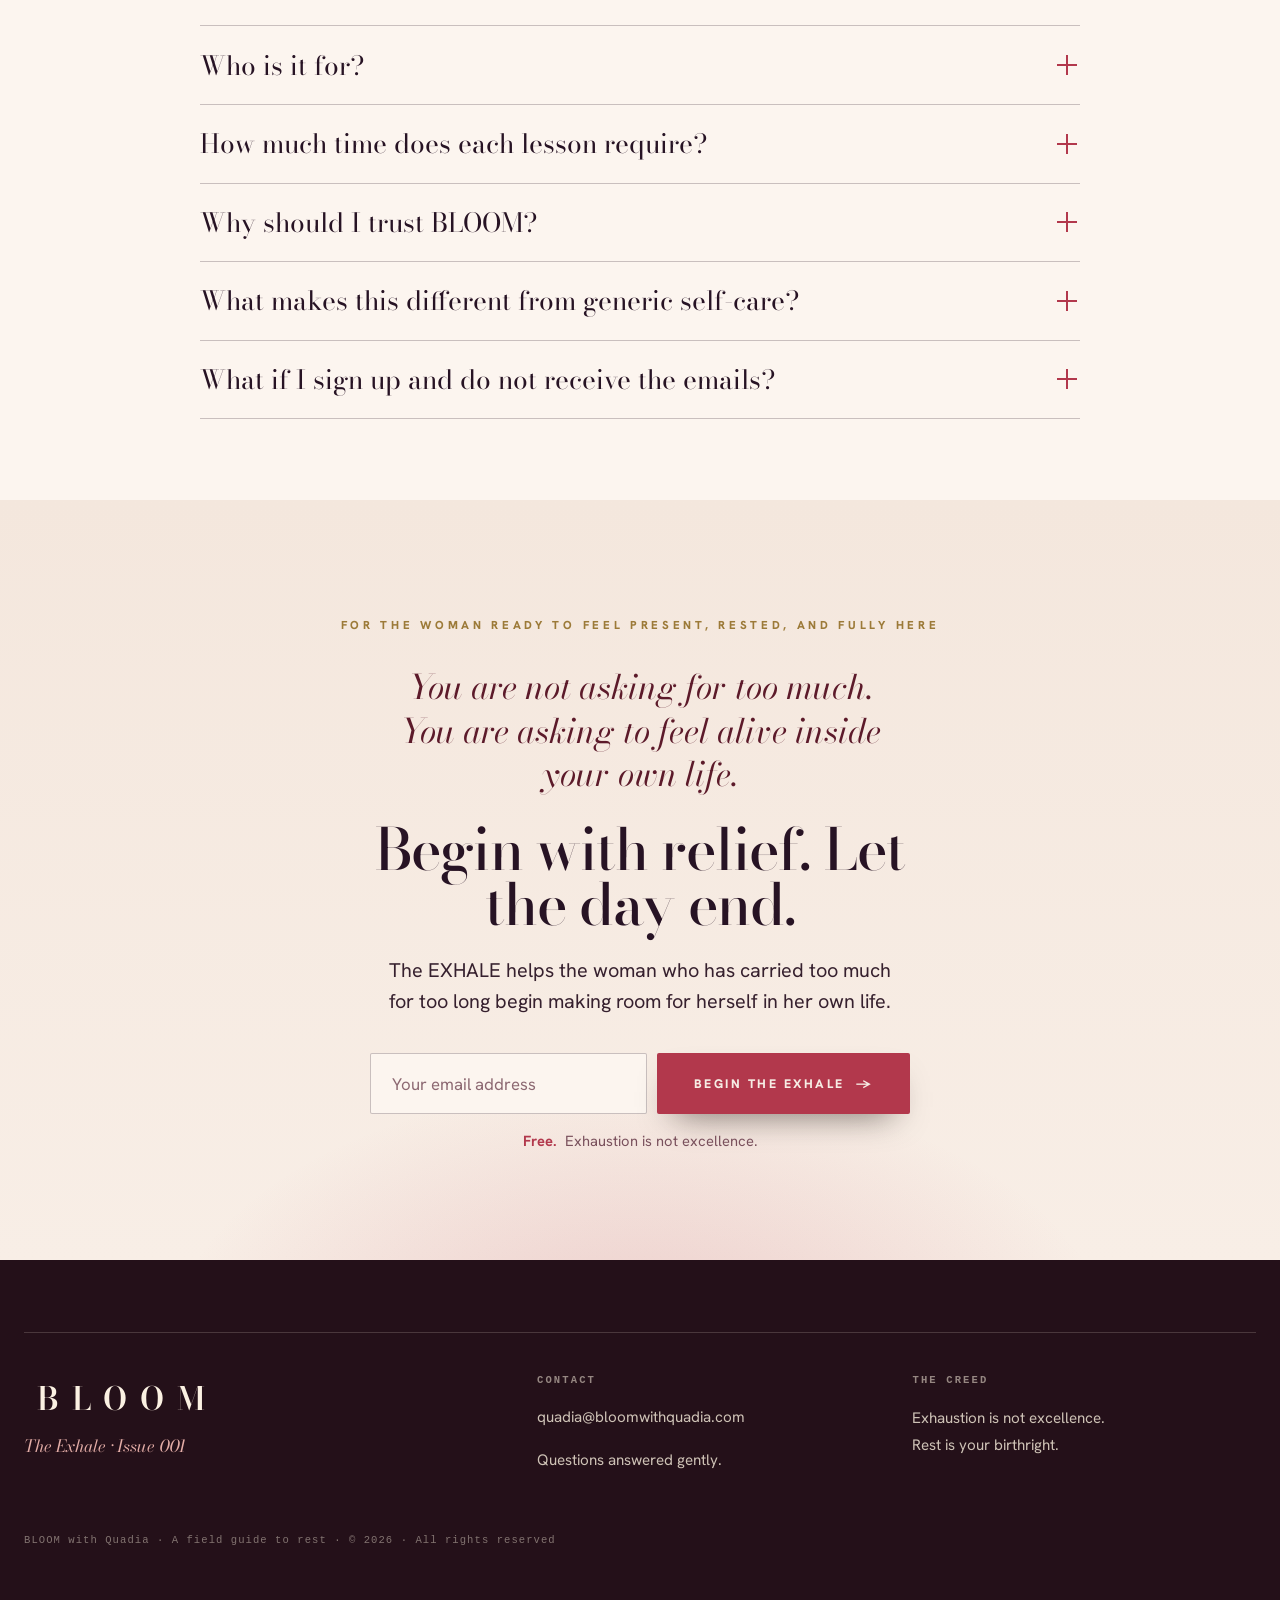
==== commit 704f4dbf: "Uncomment image and add placeholder div" ====
--- a/index.html
+++ b/index.html
@@ -133,9 +133,9 @@
     <div class="wrap">
       <div class="spread-grid">
         <div class="spread-media reveal">
-          <!--   <div class="ph ph--arch" data-parallax="0.07" role="img" aria-label="Lifestyle detail placeholder">  -->
-            <img class="spread-photo ph-arch" src="hero-exhale-3.png" alt="A woman in a flower rose gown looking tranquil">
+           <div class="ph ph--arch" data-parallax="0.07" role="img" aria-label="Lifestyle detail placeholder">
             <span class="ph-label"><b>Lifestyle detail</b>Soft hands holding tea, fresh flowers, a still morning. Warm and tactile. A moment of allowed slowness.</span>
+             <img class="spread-photo ph-arch" src="hero-exhale-3.png" alt="A woman in a flower rose gown looking tranquil">
           </div>
         </div>
         <div>
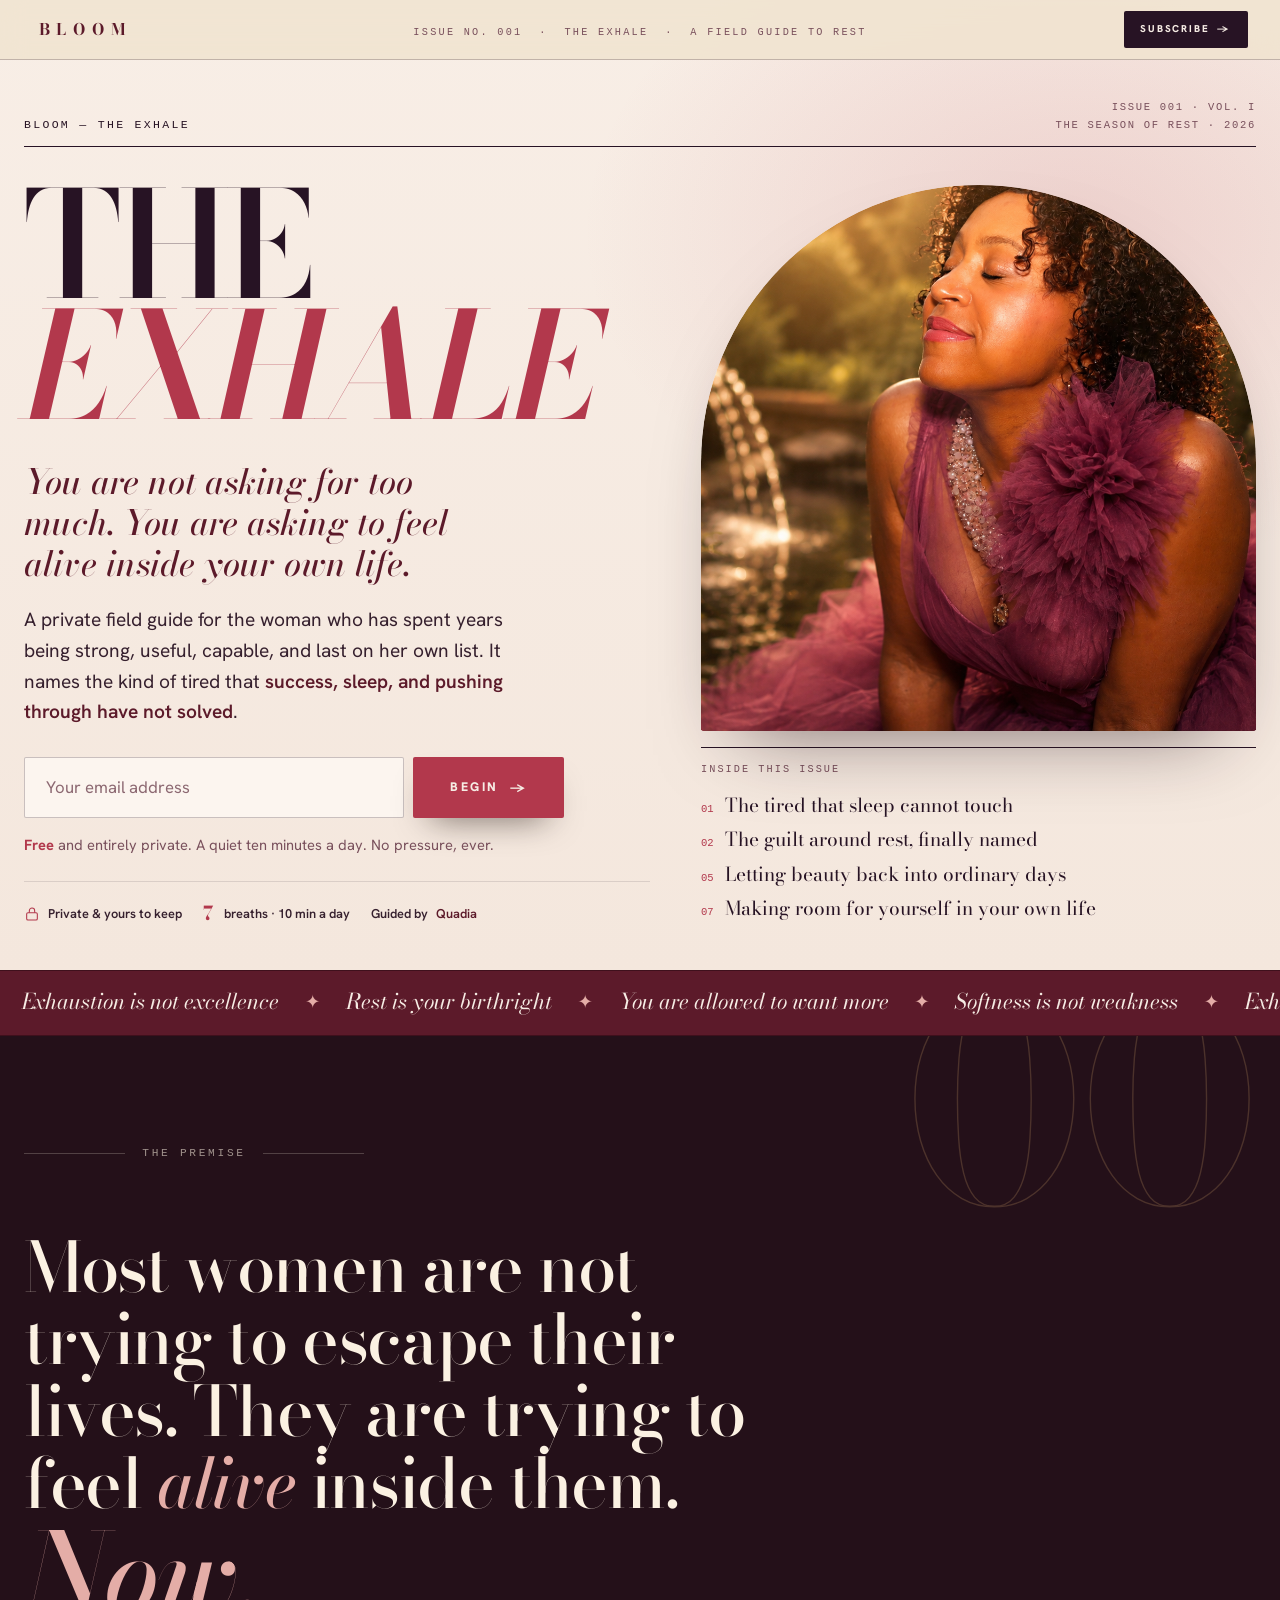
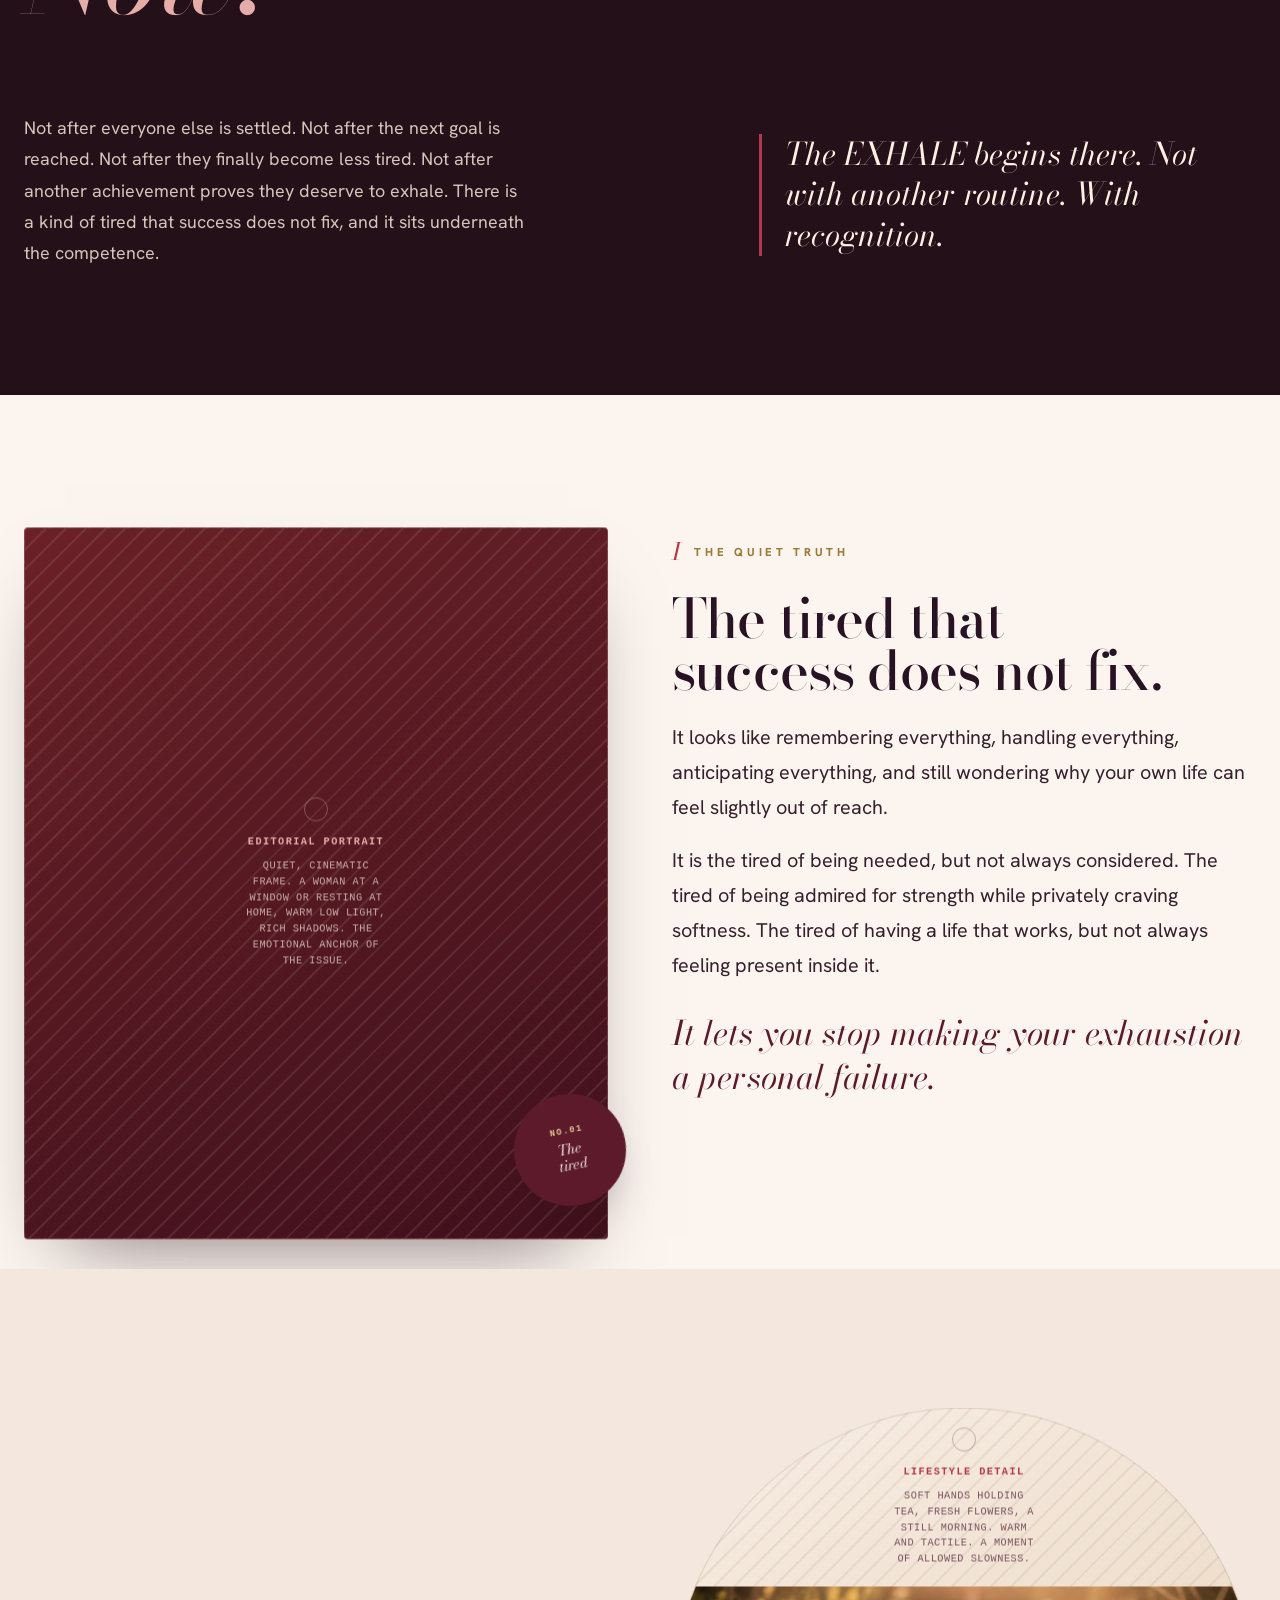
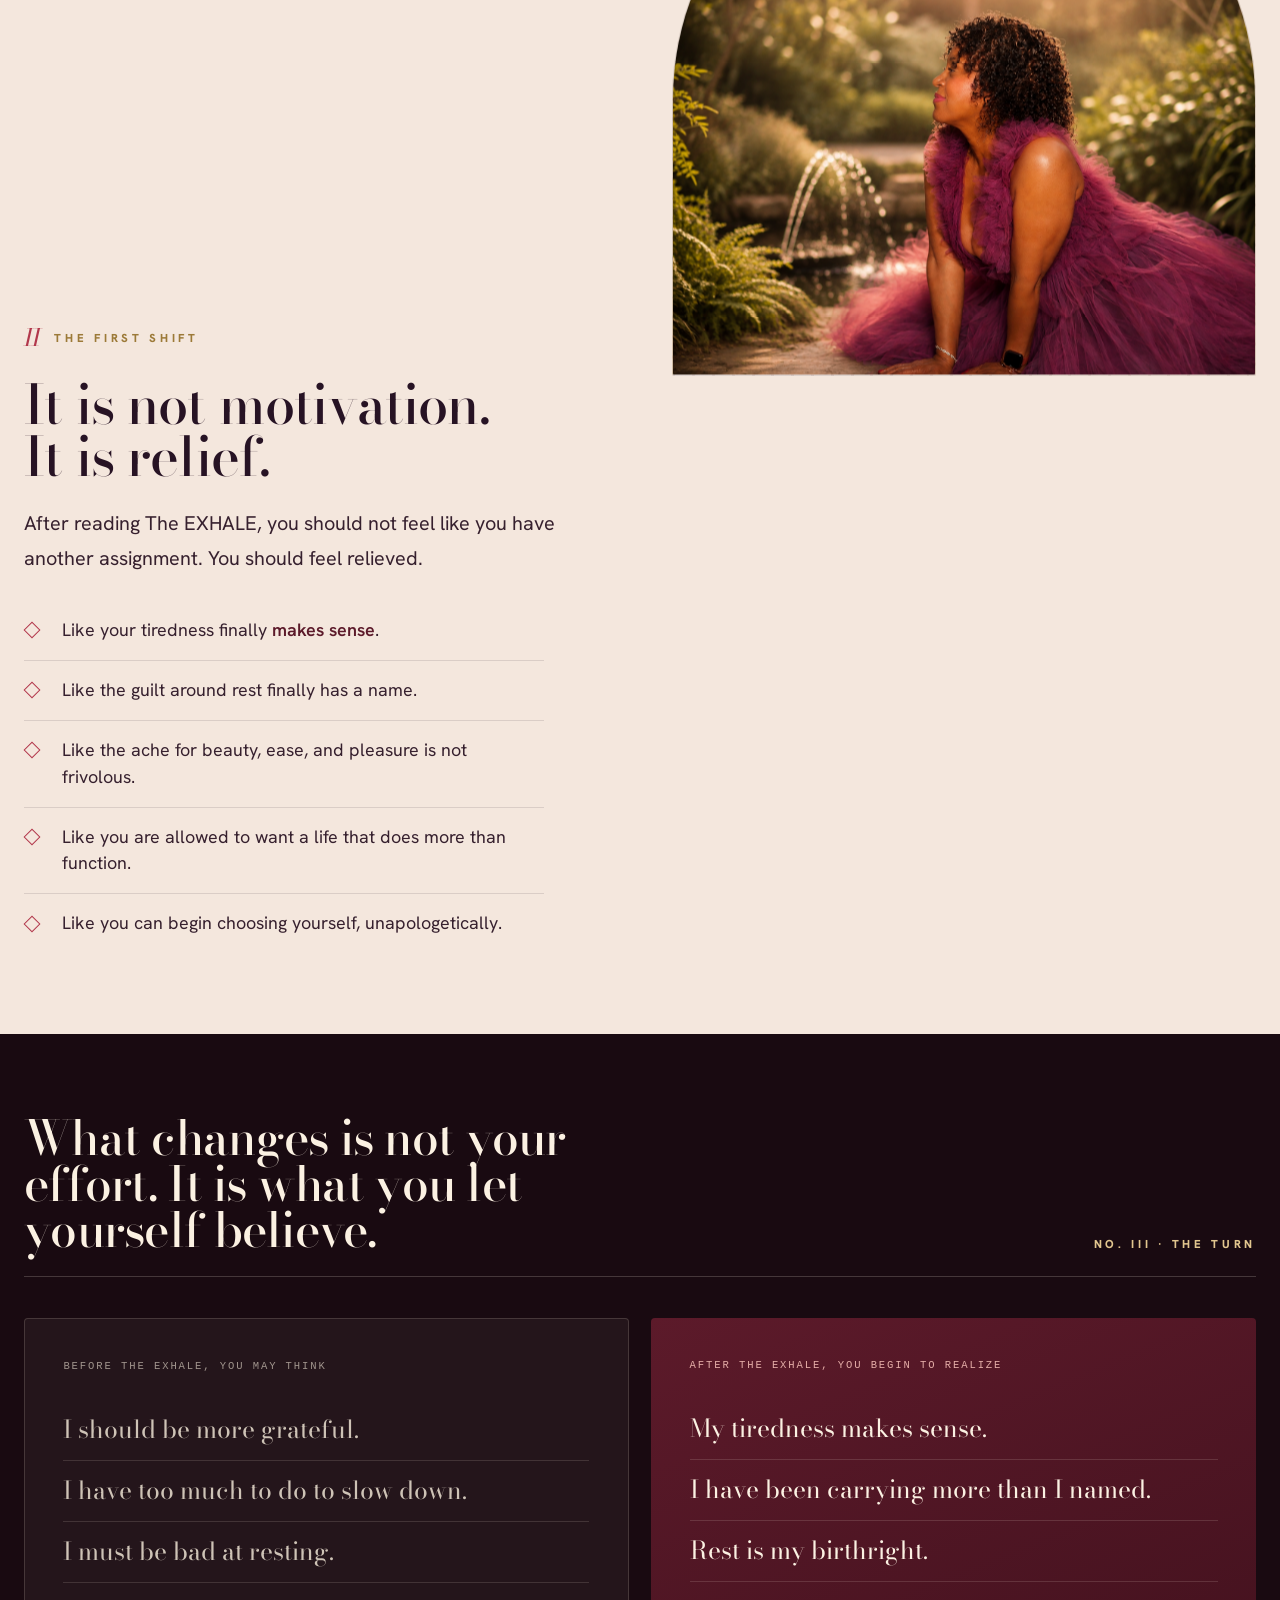
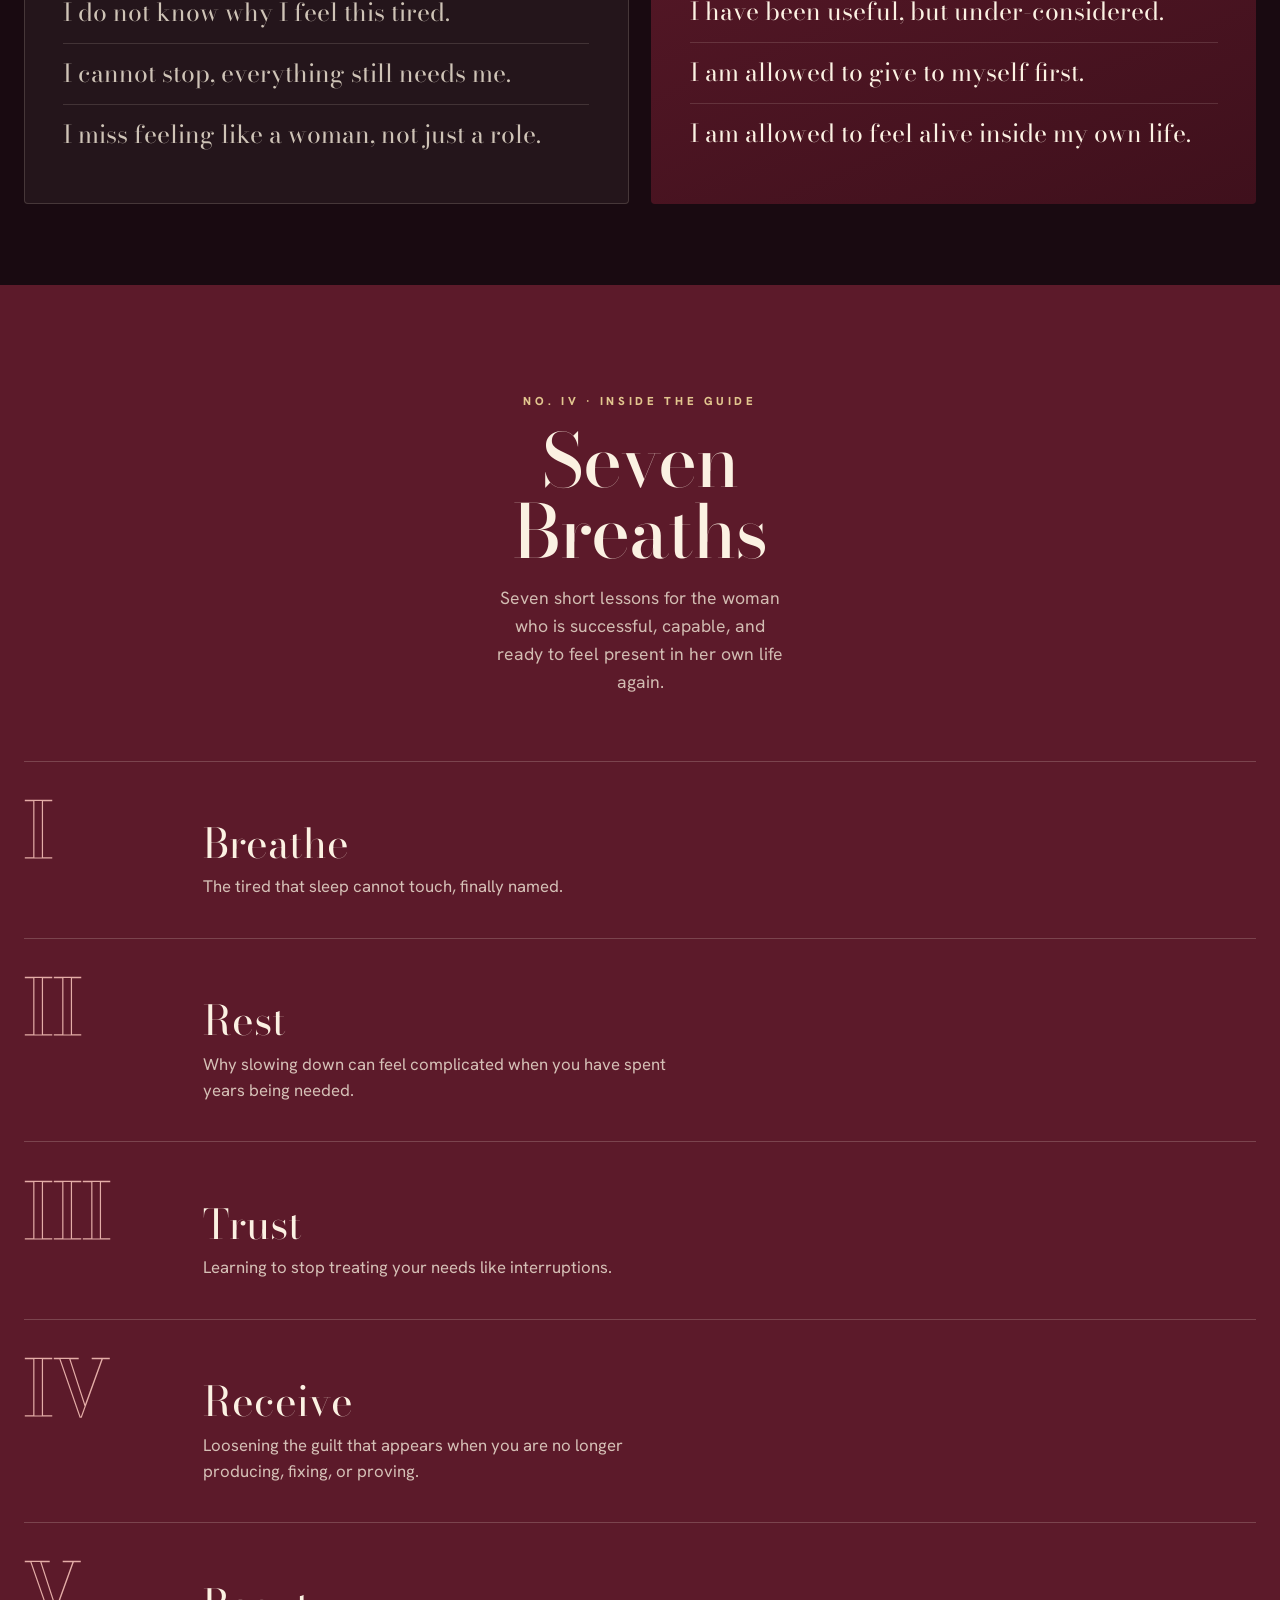
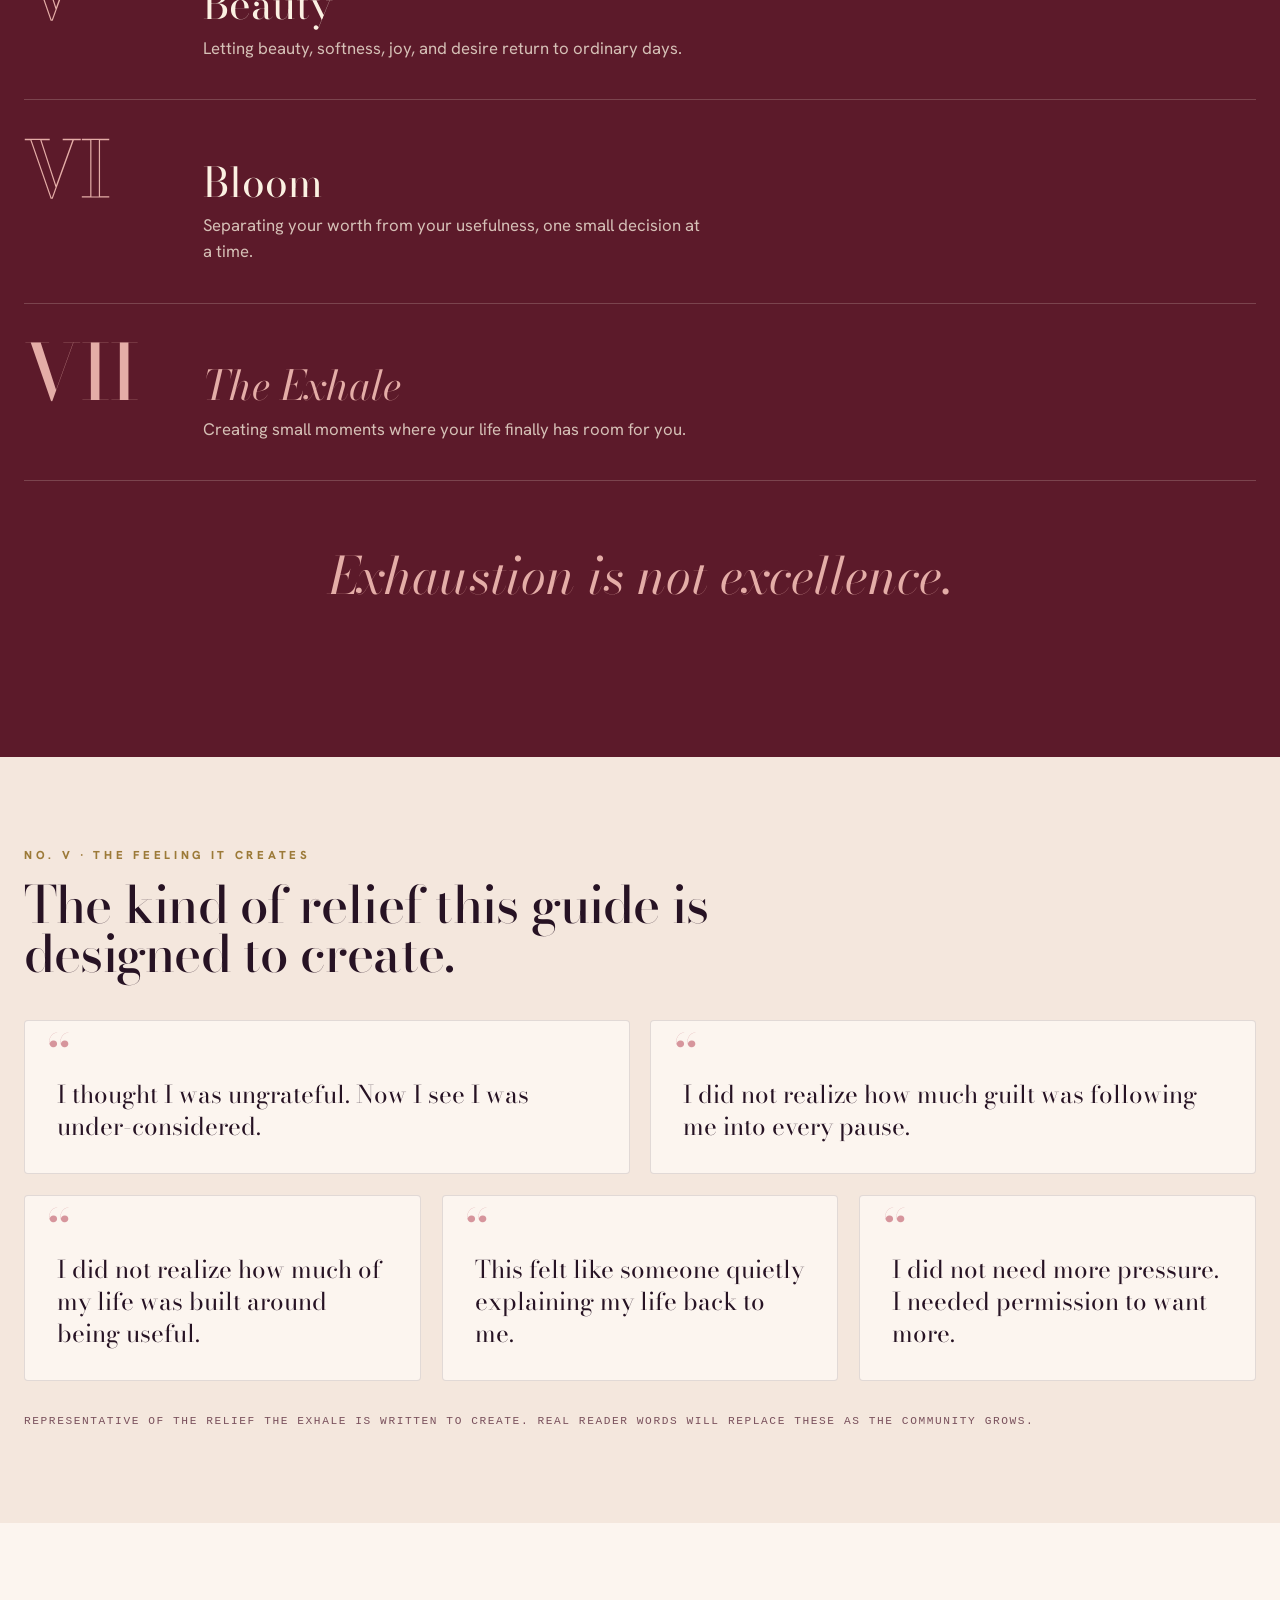
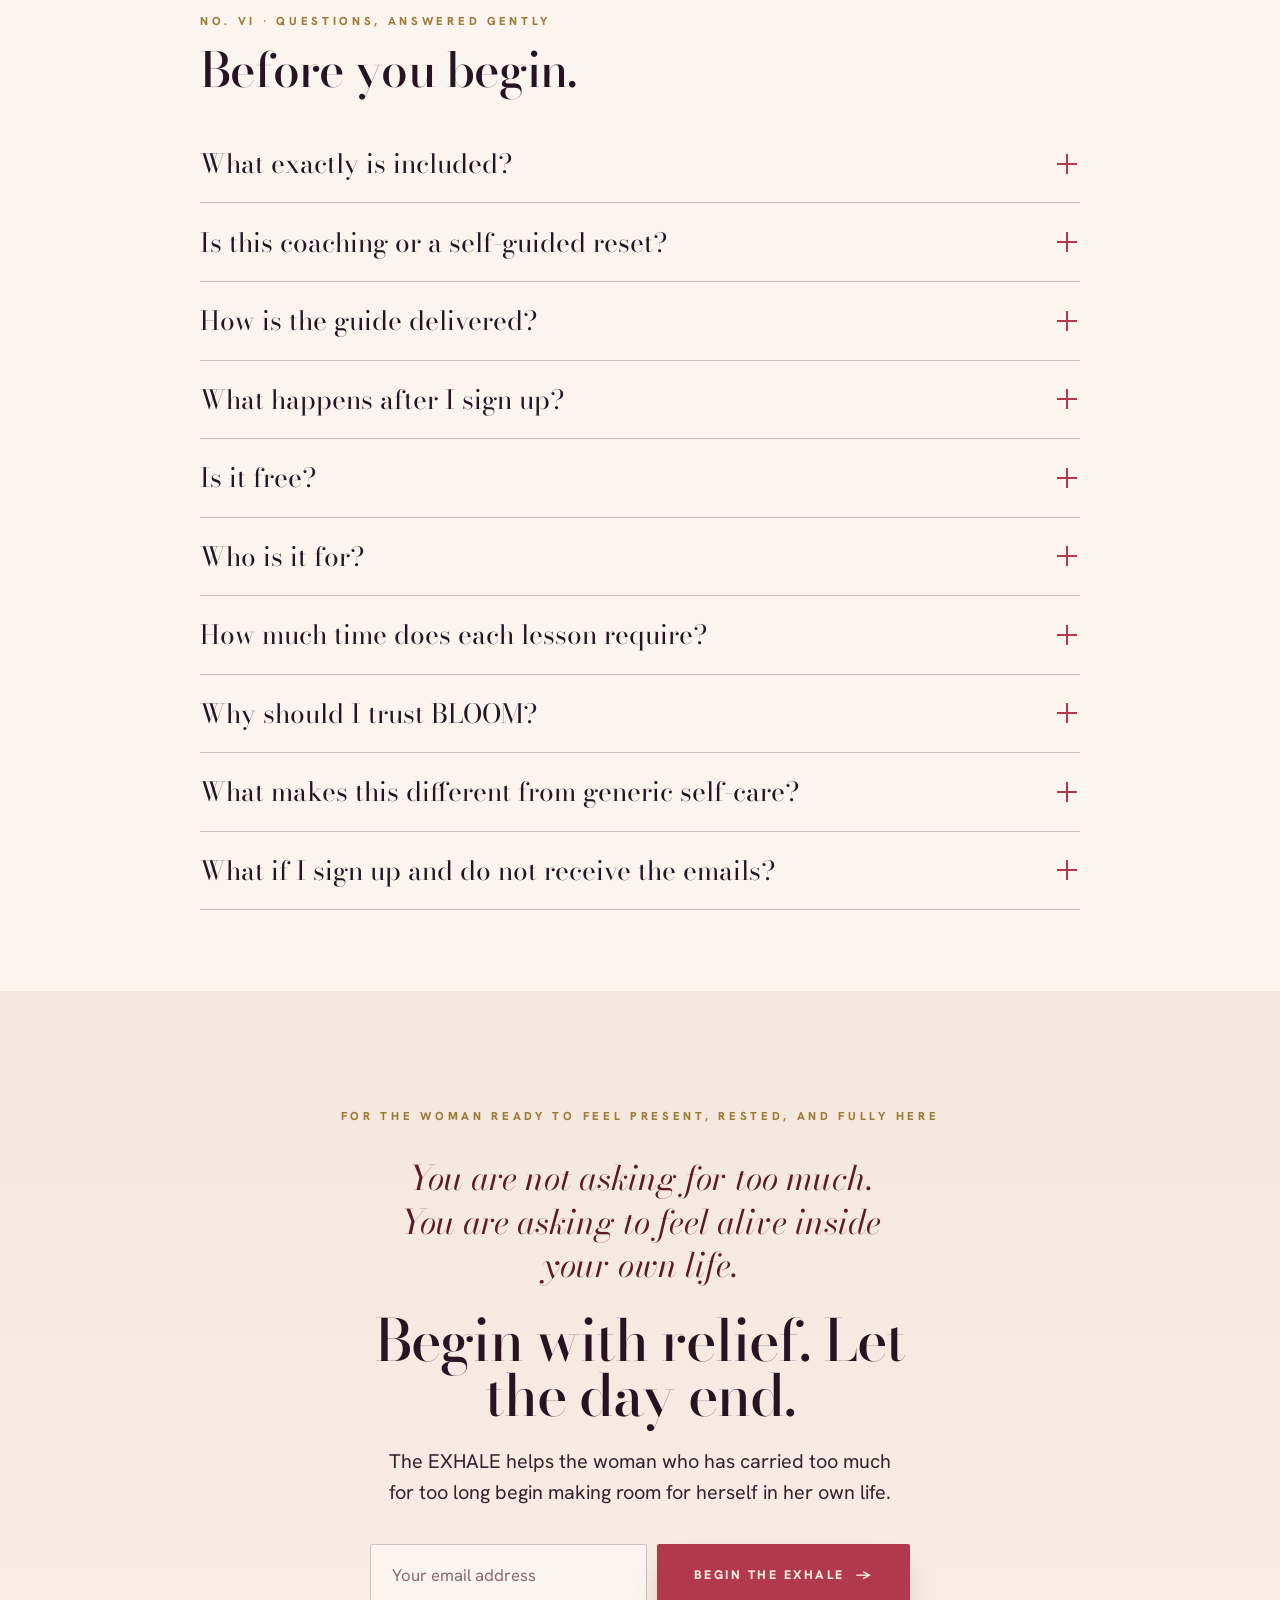
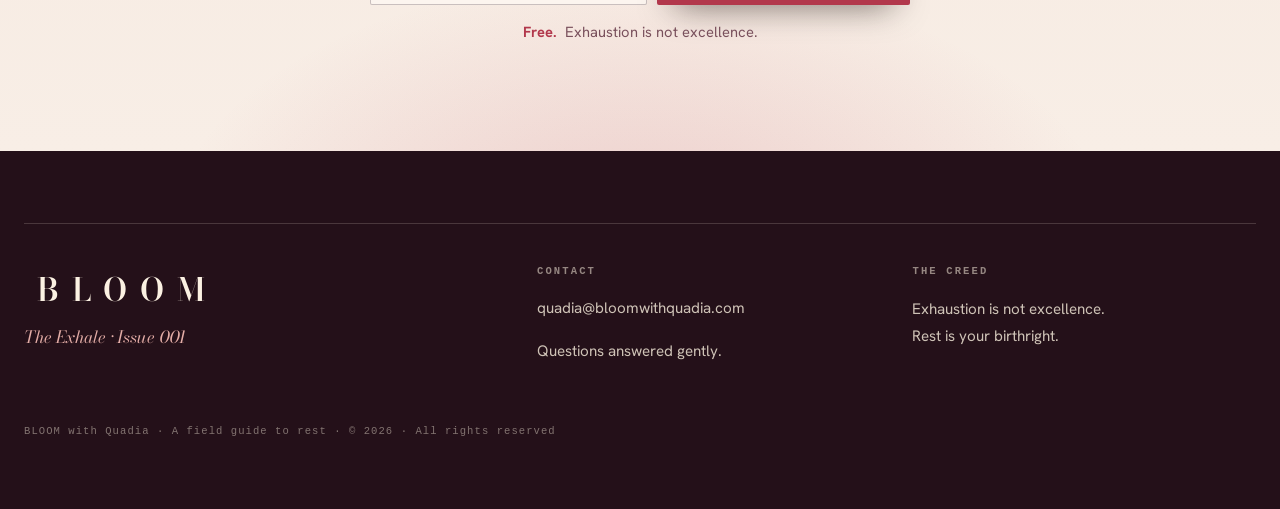
==== commit ccd0c181: "Comment out spread media div in index.html Comment out the spread media div for the relief section." ====
--- a/index.html
+++ b/index.html
@@ -132,7 +132,7 @@
   <section class="spread ivory flip">
     <div class="wrap">
       <div class="spread-grid">
-        <div class="spread-media reveal">
+         <!--<div class="spread-media reveal">-->
            <div class="ph ph--arch" data-parallax="0.07" role="img" aria-label="Lifestyle detail placeholder">
             <span class="ph-label"><b>Lifestyle detail</b>Soft hands holding tea, fresh flowers, a still morning. Warm and tactile. A moment of allowed slowness.</span>
              <img class="spread-photo ph-arch" src="hero-exhale-3.png" alt="A woman in a flower rose gown looking tranquil">
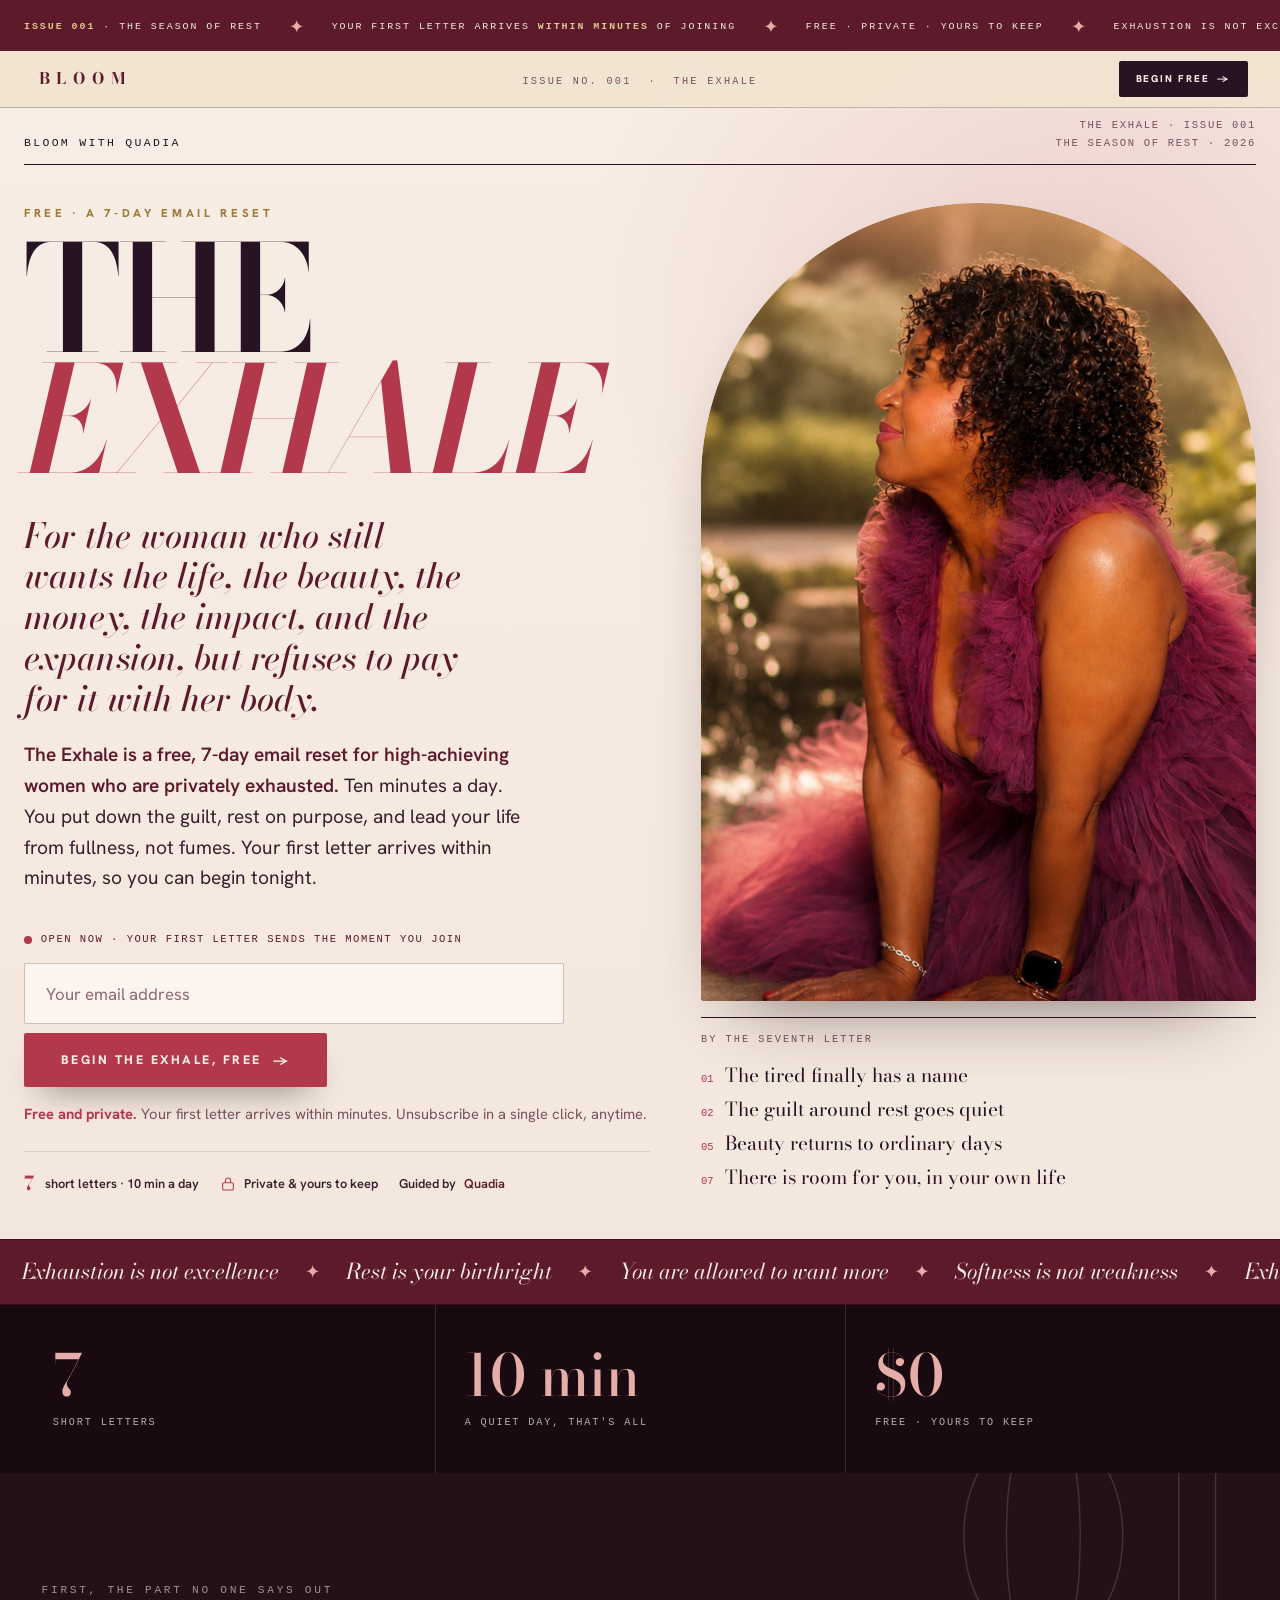
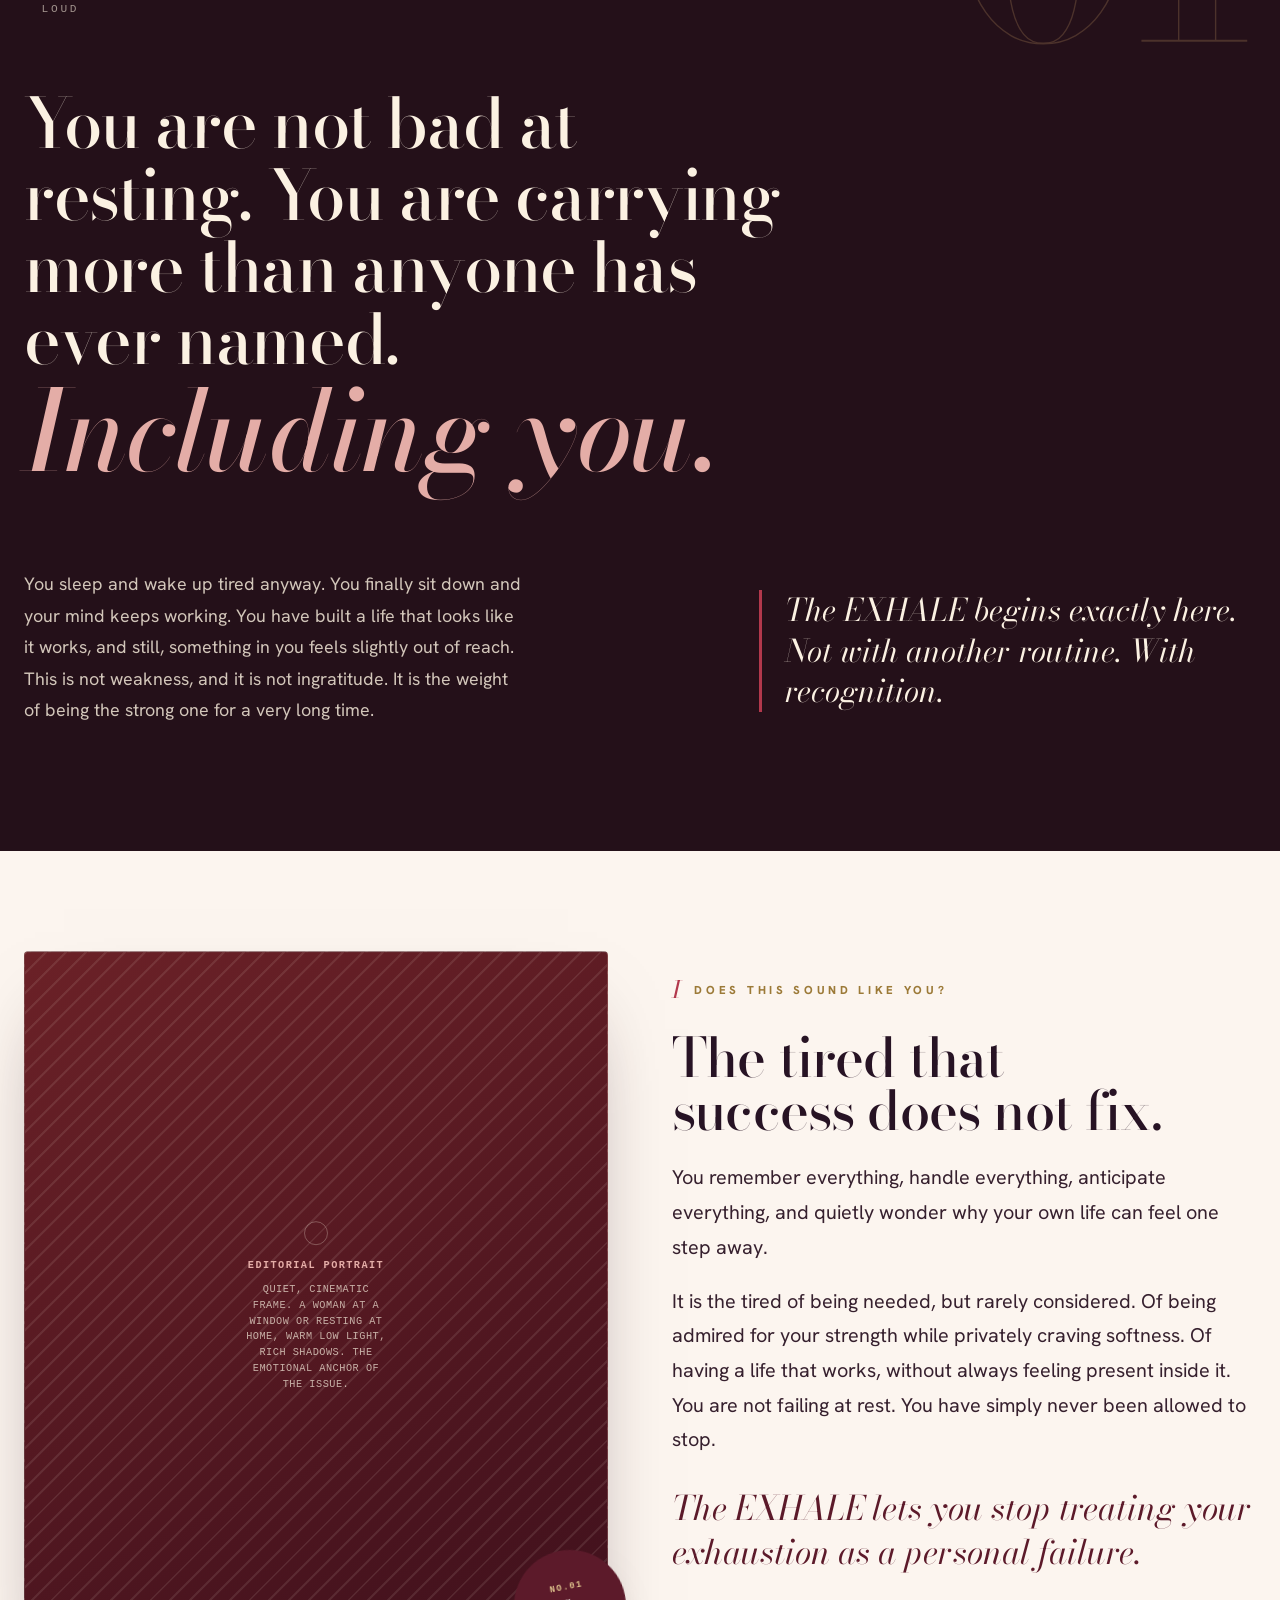
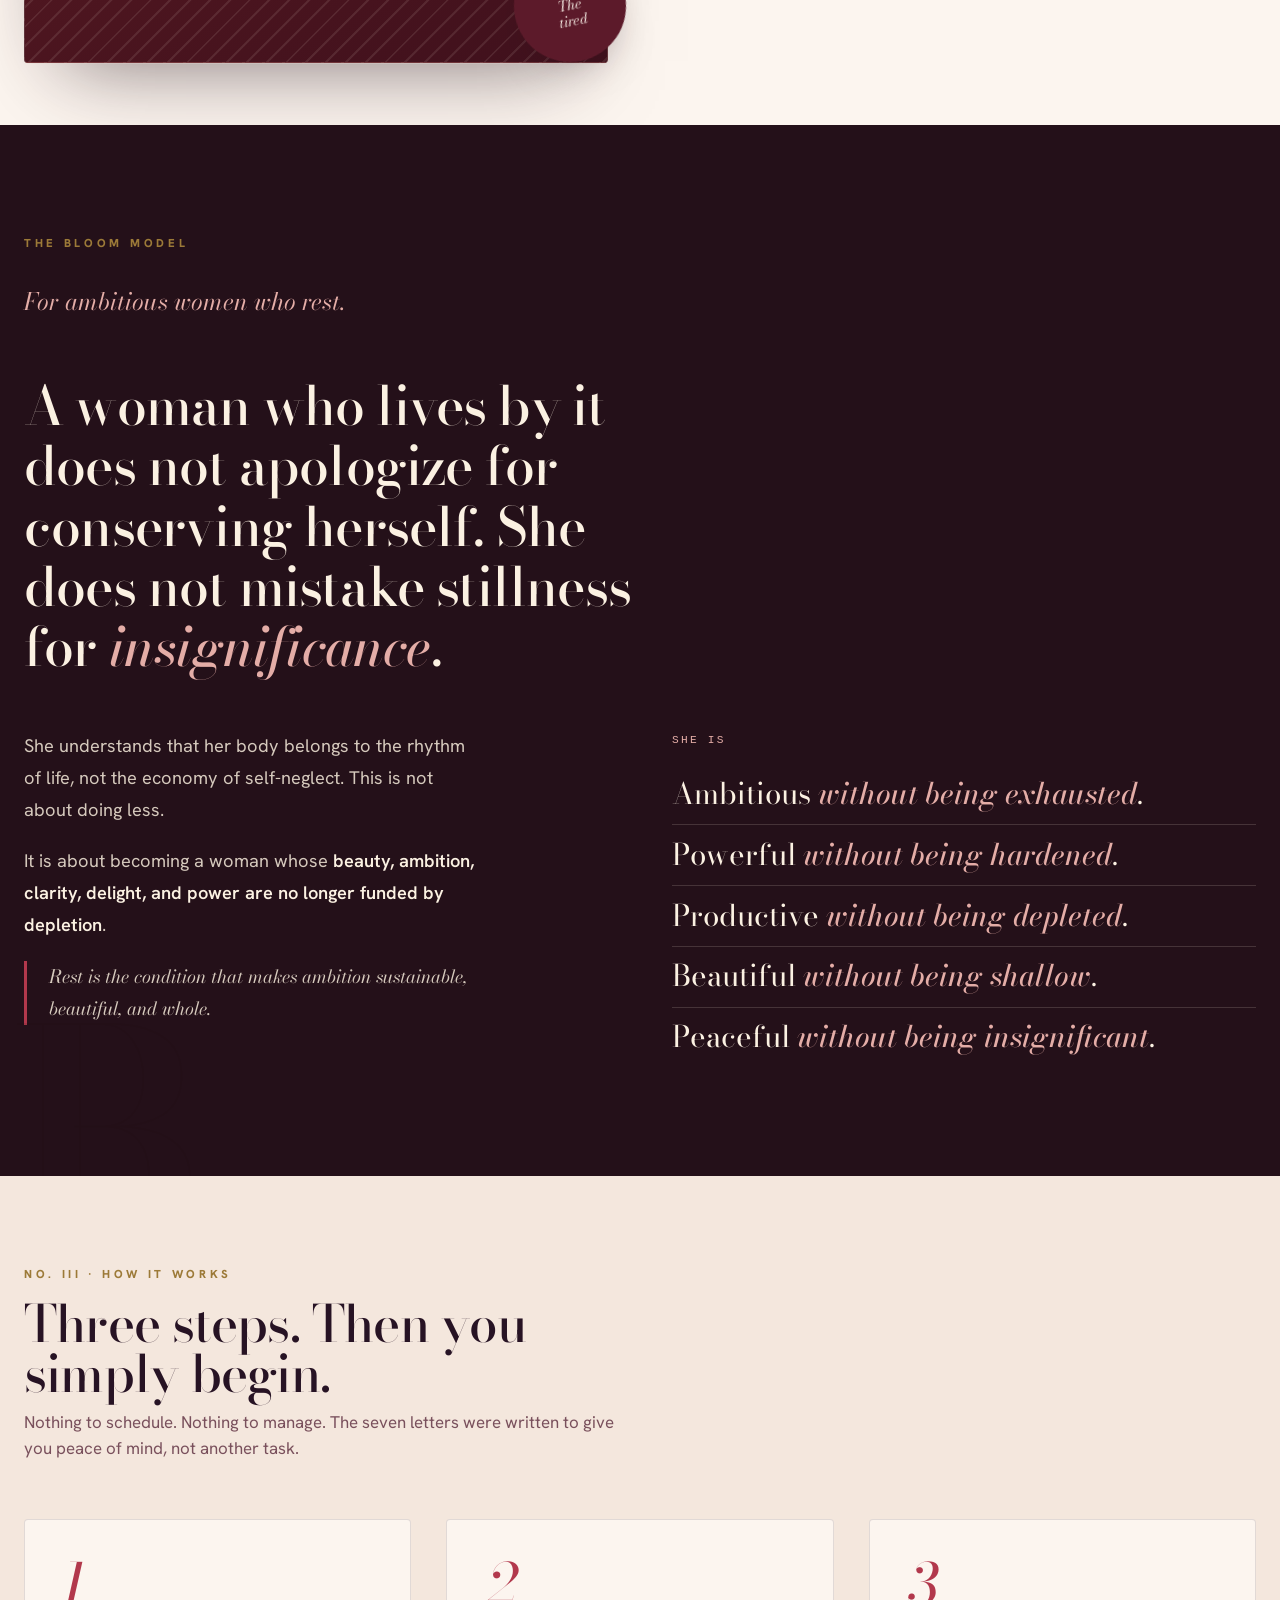
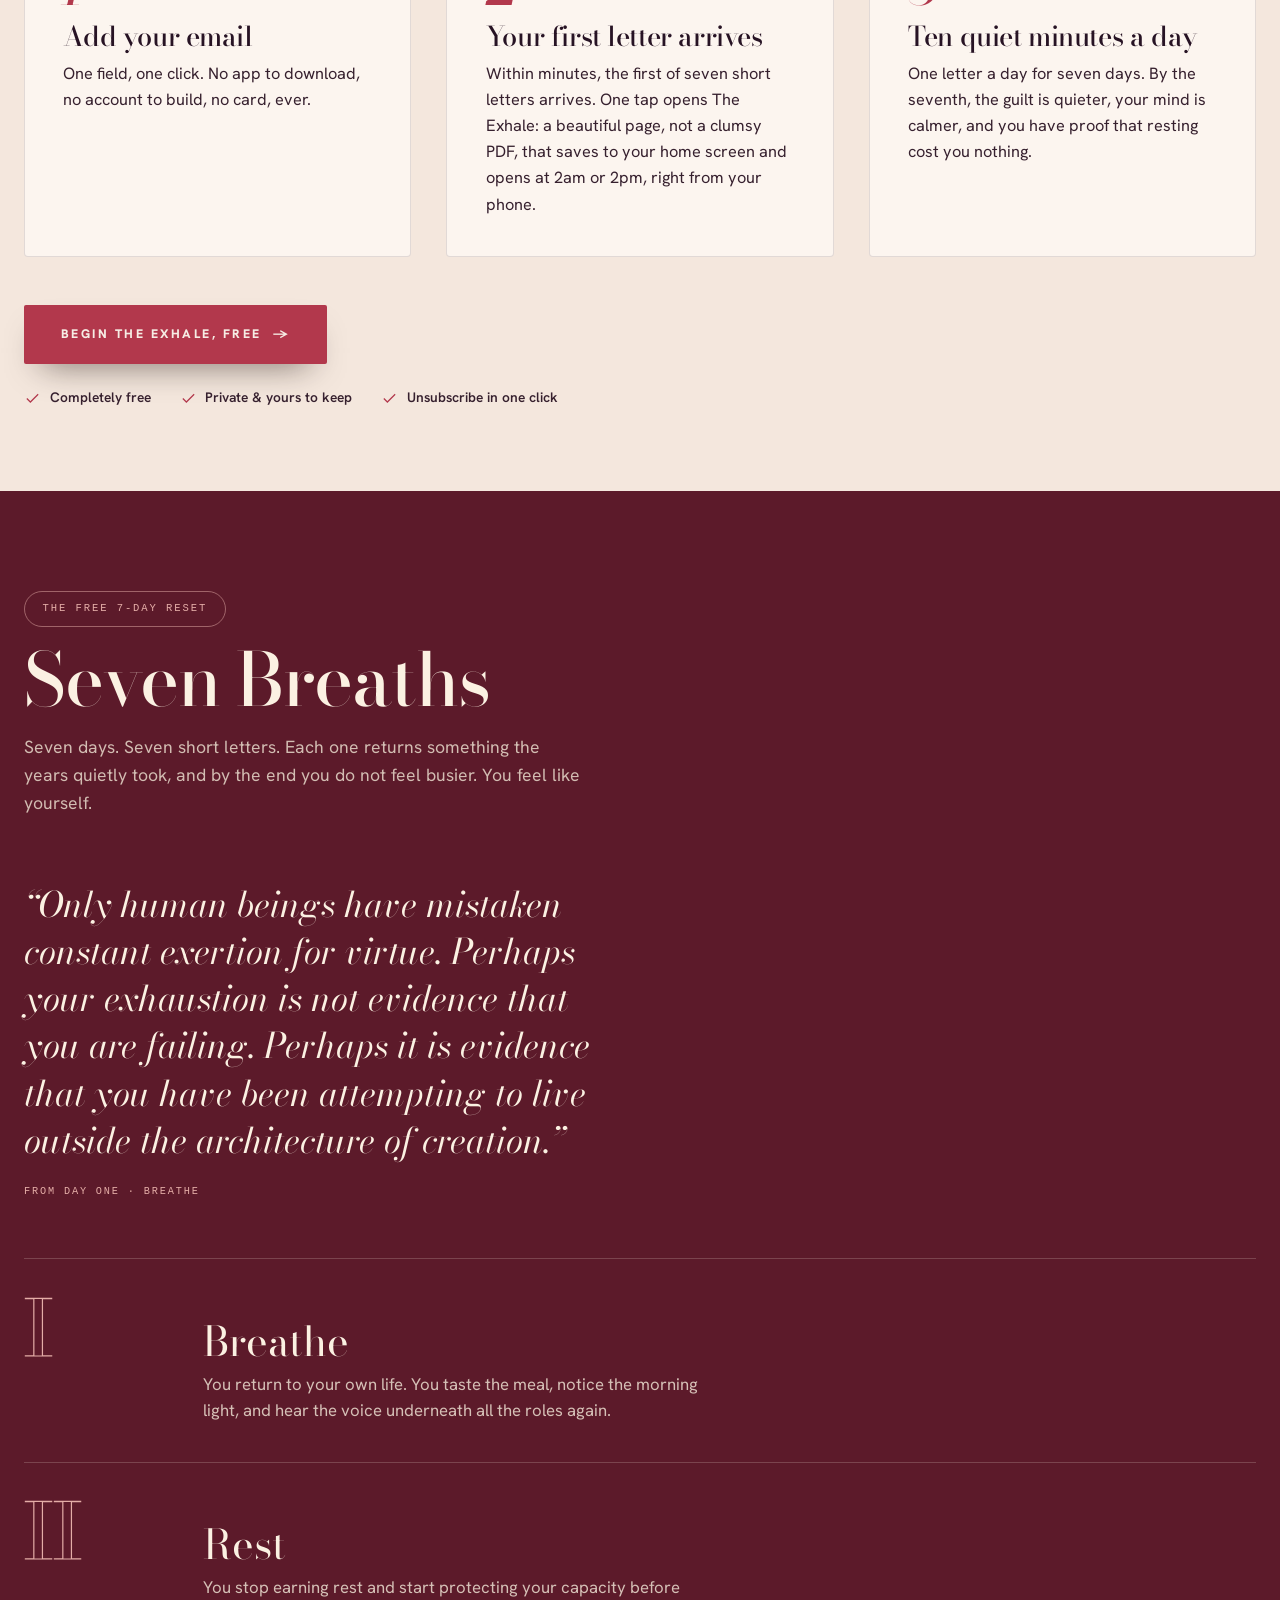
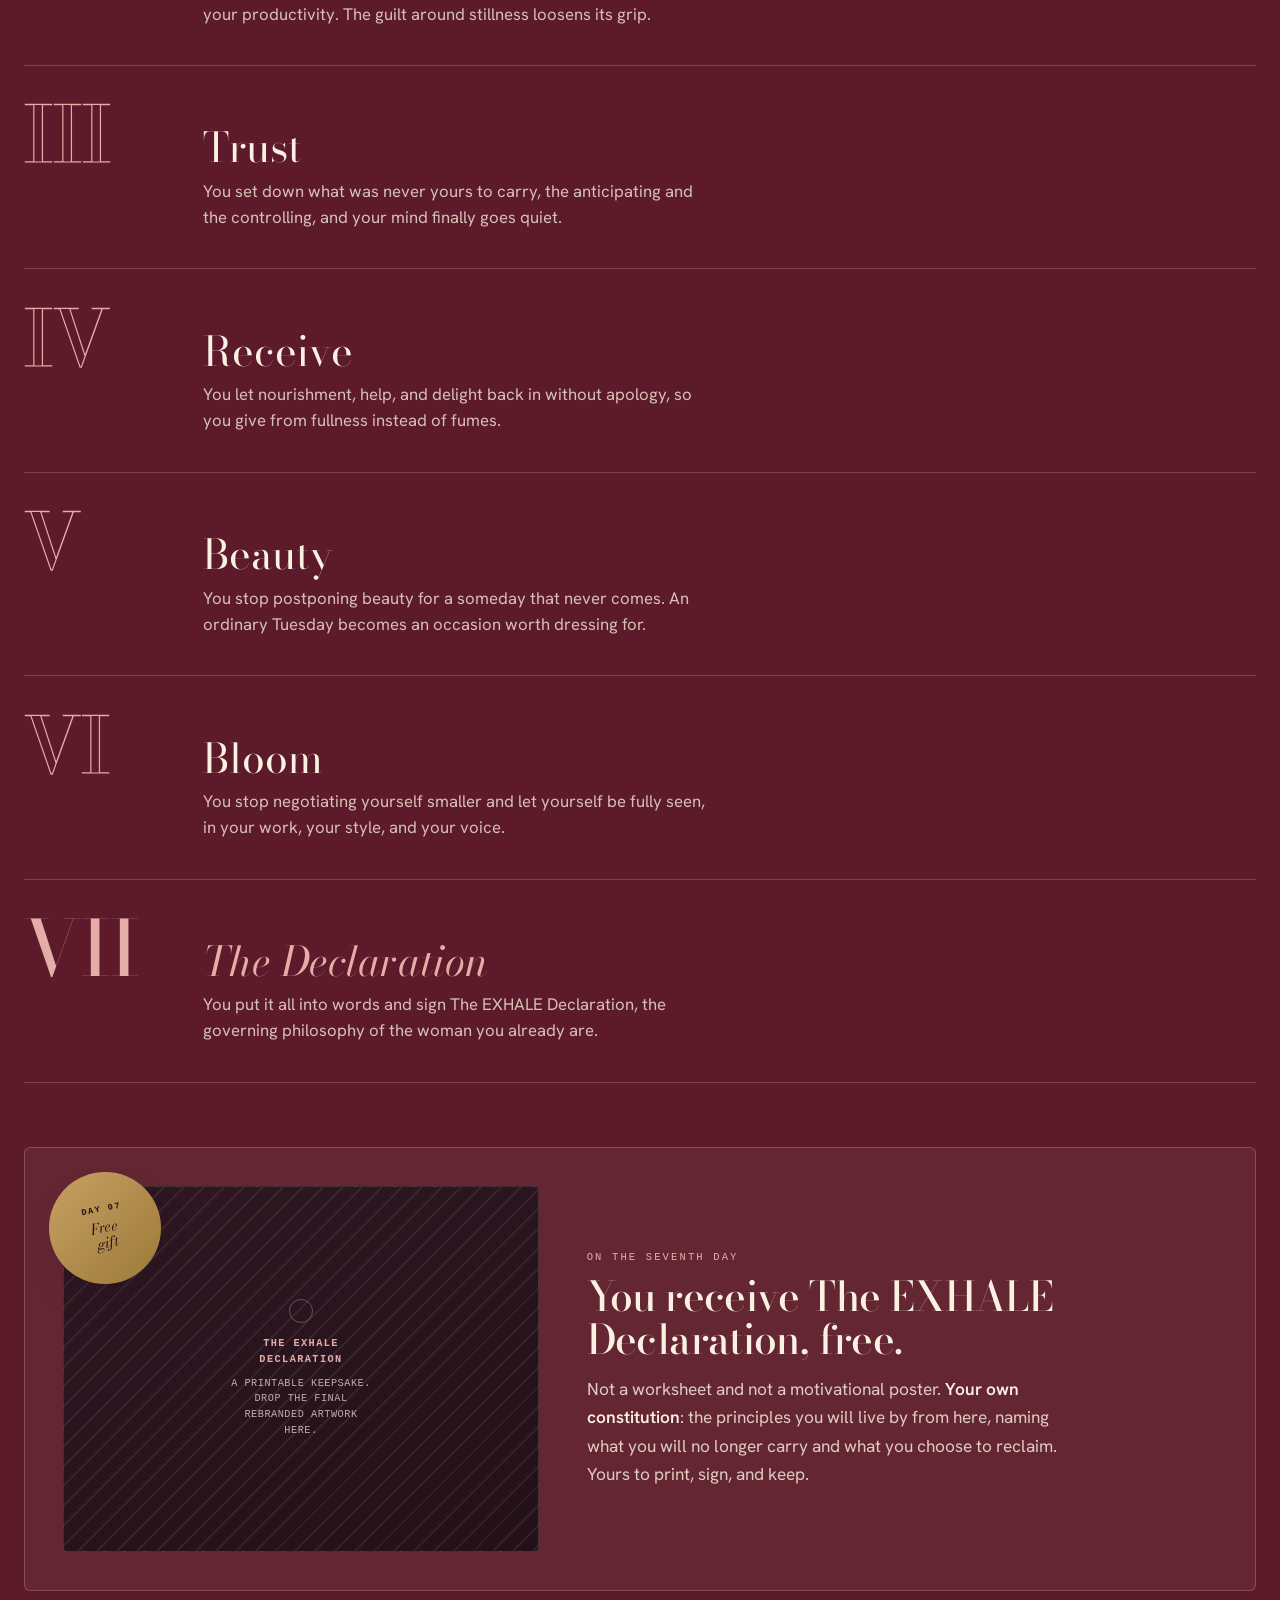
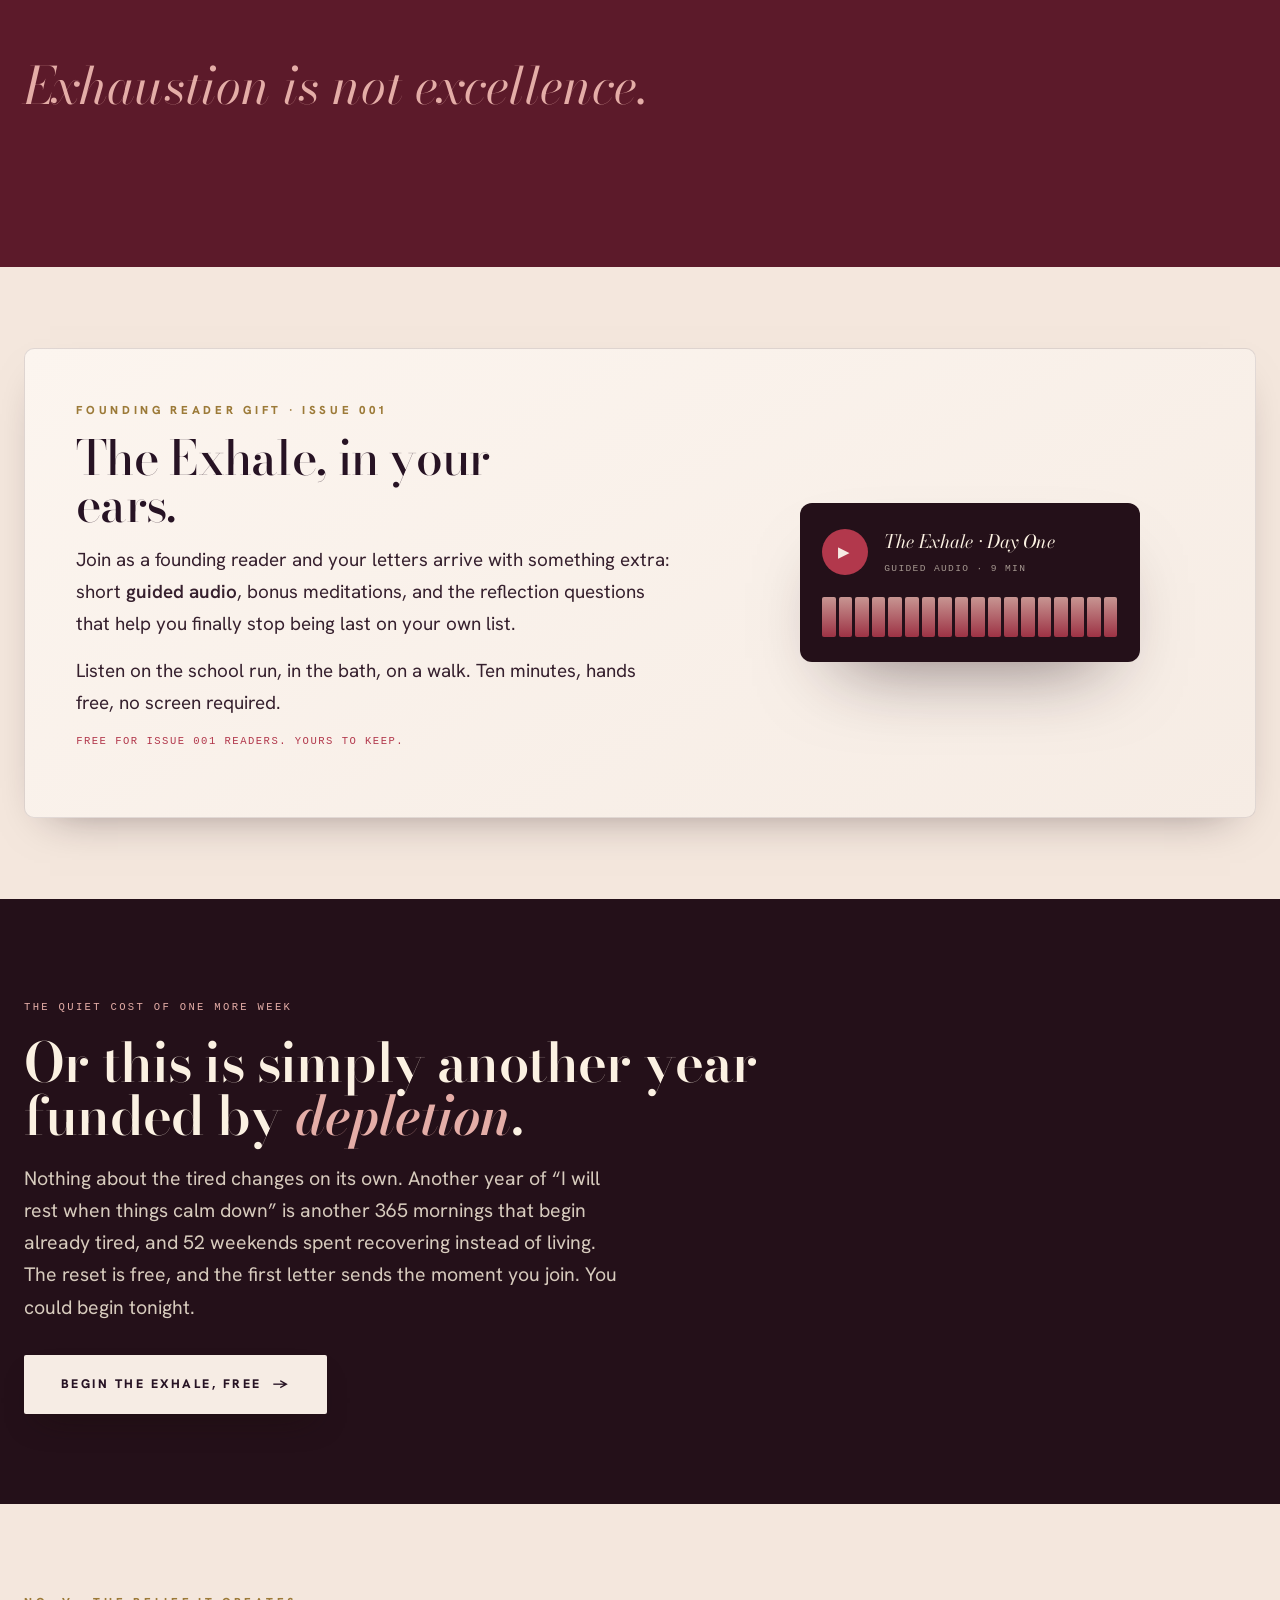
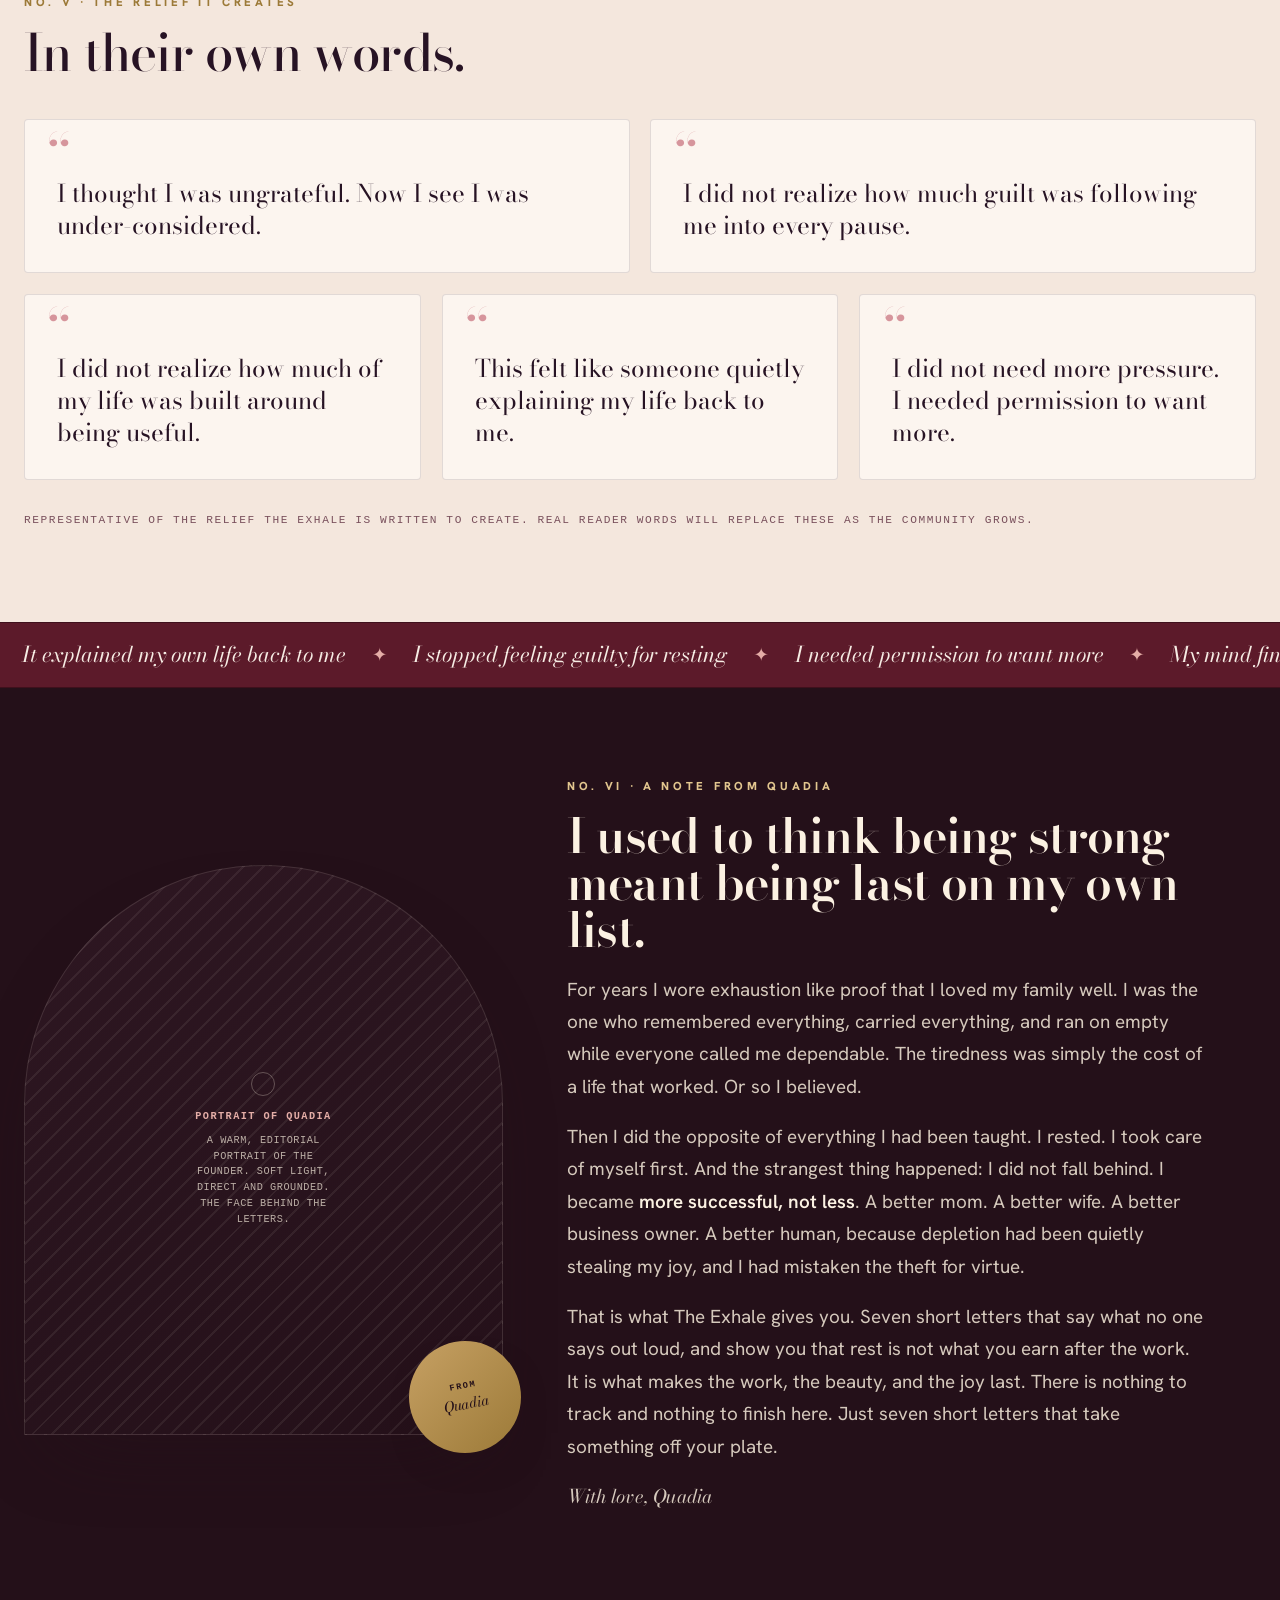
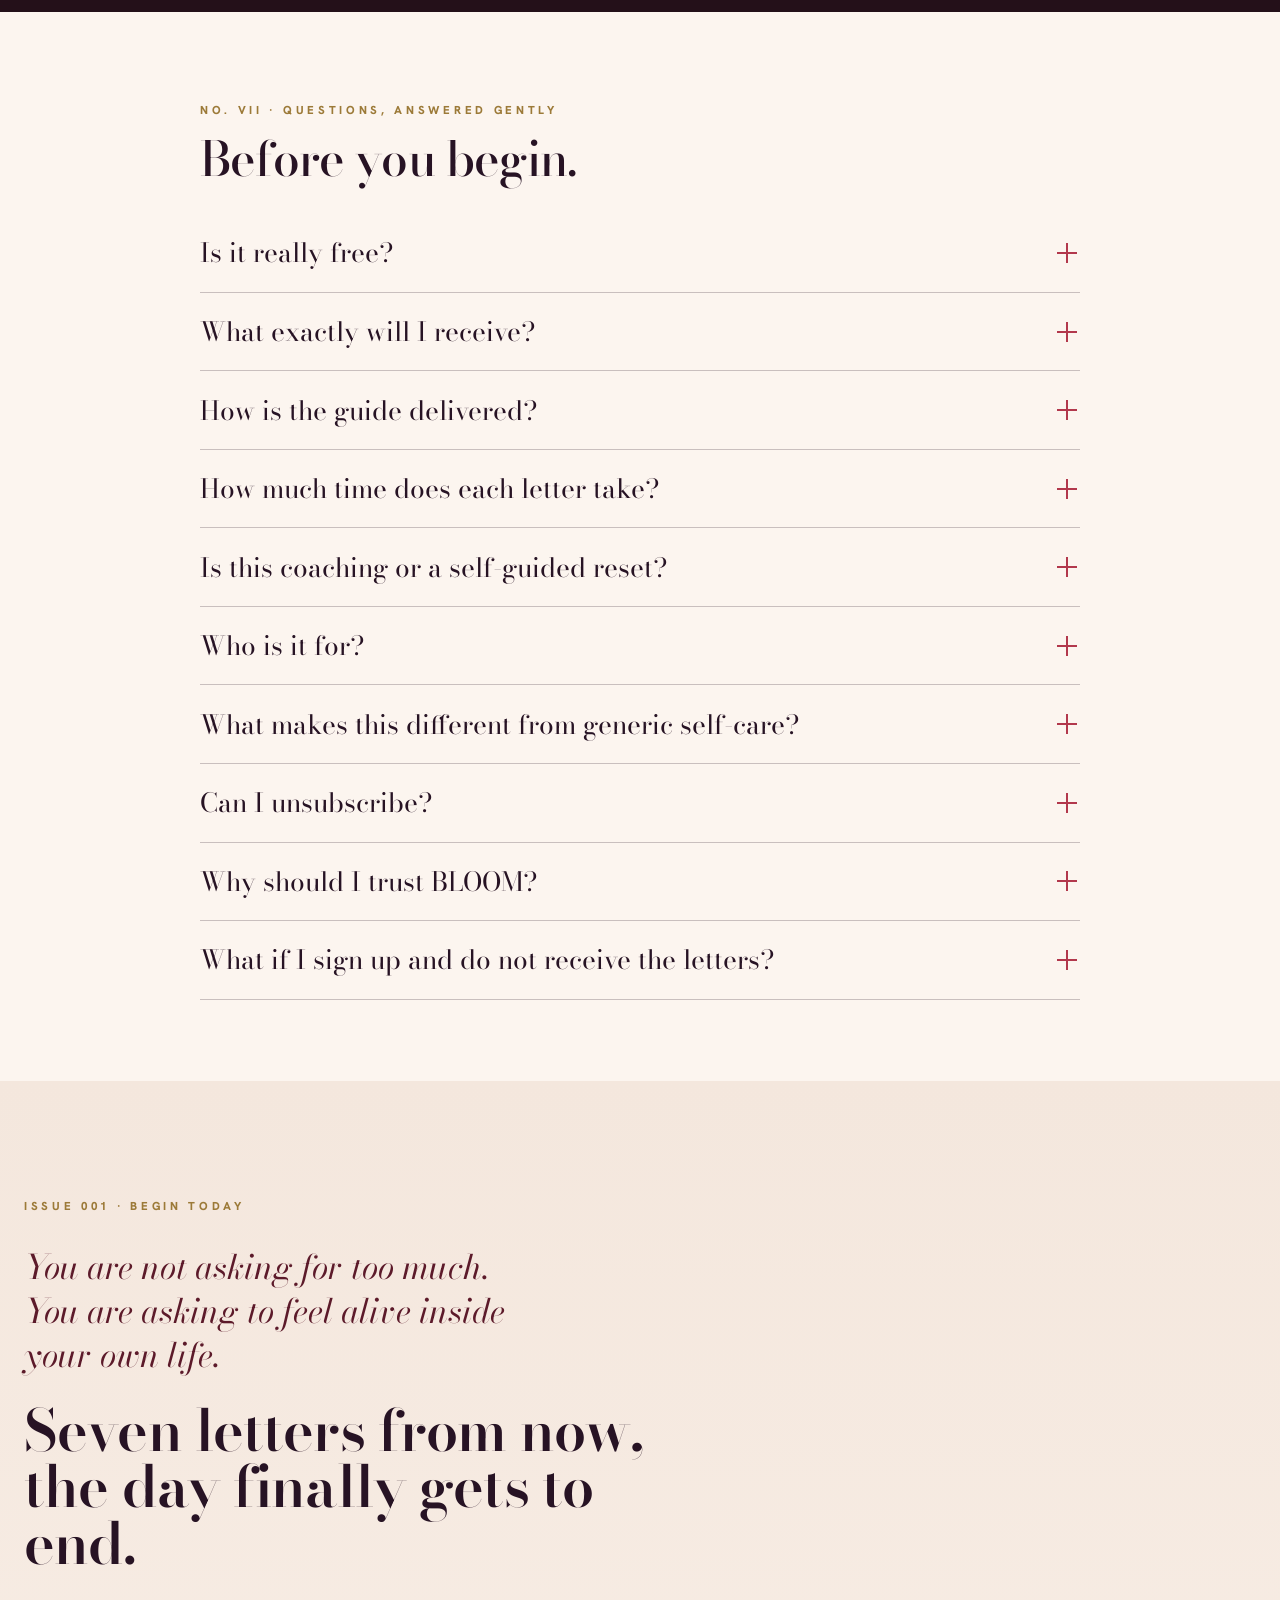
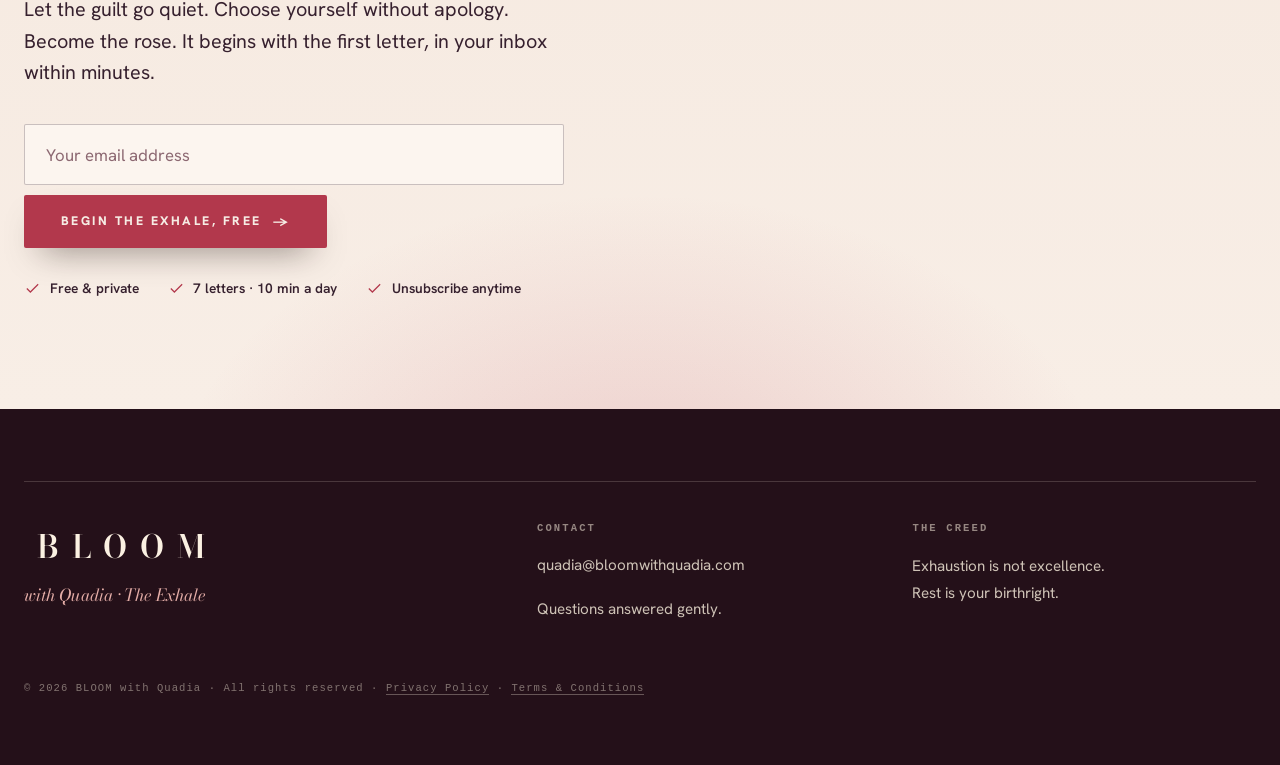
==== commit 177954c7: "Add files via upload" ====
--- a/index.html
+++ b/index.html
@@ -3,11 +3,11 @@
 <head>
 <meta charset="UTF-8" />
 <meta name="viewport" content="width=device-width, initial-scale=1.0, viewport-fit=cover" />
-<title>The EXHALE — Issue 001 | A field guide to rest | BLOOM with Quadia</title>
-<meta name="description" content="The EXHALE, Issue 001. A private field guide to rest for the woman who has carried enough. Name the tired that sleep has not solved, and begin letting the day end." />
-
-<meta property="og:title" content="The EXHALE — Issue 001 · A field guide to rest" />
-<meta property="og:description" content="For the woman who has carried enough. Begin with relief." />
+<title>The Exhale · A free 7-day reset | BLOOM with Quadia</title>
+<meta name="description" content="The Exhale: a free, private 7-day reset for the successful woman who is quietly exhausted in places sleep cannot reach. Seven short letters, ten minutes a day. Begin free." />
+
+<meta property="og:title" content="The Exhale · A free 7-day reset | BLOOM with Quadia" />
+<meta property="og:description" content="For the woman who still wants the life, the beauty, the impact, and the expansion, but refuses to pay for it with her body. Seven letters. Ten minutes a day. Free." />
 <meta property="og:type" content="website" />
 <!-- <meta property="og:image" content="https://YOURDOMAIN.com/share.jpg" /> -->
 
@@ -15,50 +15,71 @@
 <link rel="preconnect" href="https://fonts.gstatic.com" crossorigin />
 <link href="https://fonts.googleapis.com/css2?family=Bodoni+Moda:ital,opsz,wght@0,6..96,400;0,6..96,500;0,6..96,600;0,6..96,700;1,6..96,400;1,6..96,500;1,6..96,600&family=Hanken+Grotesk:wght@300;400;500;600;700;800&display=swap" rel="stylesheet" />
 
-<link rel="stylesheet" href="styles.css?v=2" />
+<link rel="stylesheet" href="styles.css?v=8" />
+<link rel="preload" as="image" href="hero-exhale-3.png" fetchpriority="high" />
 </head>
 
 <body id="top">
 
   <!-- ============ MASTHEAD ============ -->
   <header class="masthead" id="masthead">
-    <a href="#top" class="mh-l">BLOOM</a>
-    <div class="mh-c"><span class="mh-issue">Issue No. 001 &nbsp;·&nbsp; The Exhale &nbsp;·&nbsp; A Field Guide to Rest</span></div>
-    <div class="mh-r"><a href="#begin" class="mh-btn">Subscribe <span aria-hidden="true">&rarr;</span></a></div>
+    <div class="mh-announce" aria-hidden="true">
+      <div class="mh-track">
+        <span>
+          <span class="mh-i"><b>Issue 001</b> &middot; The Season of Rest</span><span class="star">✦</span>
+          <span class="mh-i">Your first letter arrives <b>within minutes</b> of joining</span><span class="star">✦</span>
+          <span class="mh-i">Free &middot; private &middot; yours to keep</span><span class="star">✦</span>
+          <span class="mh-i">Exhaustion is not excellence</span><span class="star">✦</span>
+        </span>
+        <span>
+          <span class="mh-i"><b>Issue 001</b> &middot; The Season of Rest</span><span class="star">✦</span>
+          <span class="mh-i">Your first letter arrives <b>within minutes</b> of joining</span><span class="star">✦</span>
+          <span class="mh-i">Free &middot; private &middot; yours to keep</span><span class="star">✦</span>
+          <span class="mh-i">Exhaustion is not excellence</span><span class="star">✦</span>
+        </span>
+      </div>
+    </div>
+    <div class="mh-nav">
+      <a href="#top" class="mh-l">BLOOM</a>
+      <div class="mh-c"><span class="mh-issue">Issue No. 001 &nbsp;·&nbsp; The Exhale</span></div>
+      <div class="mh-r"><a href="#begin" class="mh-btn">Begin free <span aria-hidden="true">&rarr;</span></a></div>
+    </div>
   </header>
 
-  <!-- ============ COVER ============ -->
+  <!-- ============ COVER / HERO — lead with the promise ============ -->
   <section class="cover">
     <div class="wrap">
 
       <div class="cover-head">
-        <span class="ch-title">BLOOM &mdash; The Exhale</span>
-        <span class="ch-meta">Issue 001 · Vol. I<br>The Season of Rest · 2026</span>
+        <span class="ch-title">BLOOM with Quadia</span>
+        <span class="ch-meta">The Exhale · Issue 001<br>The Season of Rest · 2026</span>
       </div>
 
       <div class="cover-grid">
 
         <div class="cover-left">
-          <h1 class="wordmark reveal">The<span class="line2"><span class="breathe">Exhale</span></span></h1>
-          <p class="cover-hook reveal d1">You are not asking for too much. You are asking to feel alive inside your own life.</p>
-          <p class="cover-sub reveal d2">A private field guide for the woman who has spent years being strong, useful, capable, and last on her own list. It names the kind of tired that <strong>success, sleep, and pushing through have not solved</strong>.</p>
+          <span class="label reveal" style="margin-bottom:1rem;">Free · A 7-day email reset</span>
+          <h1 class="wordmark reveal d1">The<span class="line2"><span class="breathe">Exhale</span></span></h1>
+          <p class="cover-hook reveal d1">For the woman who still wants the life, the beauty, the money, the impact, and the expansion, but refuses to pay for it with her body.</p>
+          <p class="cover-sub reveal d2"><strong>The Exhale is a free, 7-day email reset for high-achieving women who are privately exhausted.</strong> Ten minutes a day. You put down the guilt, rest on purpose, and lead your life from fullness, not fumes. Your first letter arrives within minutes, so you can begin tonight.</p>
 
           <div class="cover-cta">
+            <div class="instant reveal d3"><span class="pulse" aria-hidden="true"></span> Open now · your first letter sends the moment you join</div>
             <!-- ============================================================
                  SIGNUP · COVER  (MailerLite — see notes at bottom of file)
             ============================================================ -->
             <form class="signup reveal d3" action="REPLACE_WITH_MAILERLITE_FORM_ACTION_URL" method="post" target="_blank" data-redirect="thank-you.html" novalidate>
               <input type="email" name="fields[email]" placeholder="Your email address" required aria-label="Your email address" />
-              <button type="submit" class="btn btn--amber">Begin <span class="arr" aria-hidden="true">&rarr;</span></button>
+              <button type="submit" class="btn btn--amber">Begin the Exhale, free <span class="arr" aria-hidden="true">&rarr;</span></button>
             </form>
-            <p class="form-note reveal d3"><b>Free</b> and entirely private. A quiet ten minutes a day. No pressure, ever.</p>
+            <p class="form-note reveal d3"><b>Free and private.</b> Your first letter arrives within minutes. Unsubscribe in a single click, anytime.</p>
 
             <div class="cover-trust reveal d4">
+              <span class="ct"><b>7</b>&nbsp;short letters · 10 min a day</span>
               <span class="ct">
                 <svg viewBox="0 0 24 24" fill="none" stroke="currentColor" stroke-width="1.6" aria-hidden="true"><rect x="4" y="10" width="16" height="11" rx="2"/><path d="M8 10V7a4 4 0 0 1 8 0v3"/></svg>
                 Private &amp; yours to keep
               </span>
-              <span class="ct"><b>7</b>&nbsp;breaths · 10 min a day</span>
               <span class="ct">Guided by <strong style="color:var(--oxblood)">Quadia</strong></span>
             </div>
           </div>
@@ -67,15 +88,15 @@
         <div class="cover-right reveal d2">
           <div class="cover-img">
             <div class="sticker" aria-hidden="true"><span><b>BLOOM</b>Free &amp;<br>private</span></div>
-            <img class="cover-photo ph--arch" src="hero-exhale-2.png" alt="A woman in a magenta tulle gown resting in a sunlit garden, eyes closed mid-exhale" />
+            <img class="cover-photo ph--arch" src="hero-exhale-3.png" fetchpriority="high" decoding="async" alt="A woman in a magenta tulle gown resting in a sunlit garden beside a fountain, mid-exhale" />
           </div>
           <div class="coverlines">
-            <div class="cl-h">Inside this issue</div>
+            <div class="cl-h">By the seventh letter</div>
             <ul>
-              <li><span class="n">01</span> The tired that sleep cannot touch</li>
-              <li><span class="n">02</span> The guilt around rest, finally named</li>
-              <li><span class="n">05</span> Letting beauty back into ordinary days</li>
-              <li><span class="n">07</span> Making room for yourself in your own life</li>
+              <li><span class="n">01</span> The tired finally has a name</li>
+              <li><span class="n">02</span> The guilt around rest goes quiet</li>
+              <li><span class="n">05</span> Beauty returns to ordinary days</li>
+              <li><span class="n">07</span> There is room for you, in your own life</li>
             </ul>
           </div>
         </div>
@@ -92,20 +113,29 @@
     </div>
   </div>
 
-  <!-- ============ MANIFESTO ============ -->
+  <!-- ============ OFFER / STAT BAR ============ -->
+  <section class="idbar">
+    <div class="id-grid">
+      <div class="id-cell reveal"><div class="id-n">7</div><div class="id-t">Short letters</div></div>
+      <div class="id-cell reveal d1"><div class="id-n">10 min</div><div class="id-t">A quiet day, that's all</div></div>
+      <div class="id-cell reveal d2"><div class="id-n">$0</div><div class="id-t">Free &middot; yours to keep</div></div>
+    </div>
+  </section>
+
+  <!-- ============ PROBLEM · name the tired ============ -->
   <section class="manifesto on-dark">
-    <span class="bignum" aria-hidden="true">00</span>
-    <div class="wrap">
-      <div class="rule reveal" style="margin-bottom:2rem; max-width:340px;">The premise</div>
-      <p class="lede reveal d1">Most women are not trying to escape their lives. They are trying to feel <em>alive</em> inside them.<span class="now">Now.</span></p>
+    <span class="bignum" aria-hidden="true">01</span>
+    <div class="wrap">
+      <div class="rule reveal" style="margin-bottom:2rem; max-width:340px;">First, the part no one says out loud</div>
+      <p class="lede reveal d1">You are not bad at resting. You are carrying more than anyone has ever named.<span class="now">Including you.</span></p>
       <div class="mf-foot">
-        <p class="reveal">Not after everyone else is settled. Not after the next goal is reached. Not after they finally become less tired. Not after another achievement proves they deserve to exhale. There is a kind of tired that success does not fix, and it sits underneath the competence.</p>
-        <p class="pull reveal d1">The EXHALE begins there. Not with another routine. With recognition.</p>
-      </div>
-    </div>
-  </section>
-
-  <!-- ============ SPREAD 01 · THE TIRED ============ -->
+        <p class="reveal">You sleep and wake up tired anyway. You finally sit down and your mind keeps working. You have built a life that looks like it works, and still, something in you feels slightly out of reach. This is not weakness, and it is not ingratitude. It is the weight of being the strong one for a very long time.</p>
+        <p class="pull reveal d1">The EXHALE begins exactly here. Not with another routine. With recognition.</p>
+      </div>
+    </div>
+  </section>
+
+  <!-- ============ AGITATE · the tired that sleep cannot touch ============ -->
   <section class="spread paper">
     <div class="wrap">
       <div class="spread-grid">
@@ -116,95 +146,117 @@
           <span class="sticker ox" style="bottom:-18px; right:-18px;" aria-hidden="true"><span><b>NO.01</b>The<br>tired</span></span>
         </div>
         <div>
-          <div class="kick reveal"><span class="num">I</span><span class="label">The quiet truth</span></div>
+          <div class="kick reveal"><span class="num">I</span><span class="label">Does this sound like you?</span></div>
           <h2 class="reveal d1">The tired that success does not fix.</h2>
           <div class="body">
-            <p class="reveal d1">It looks like remembering everything, handling everything, anticipating everything, and still wondering why your own life can feel slightly out of reach.</p>
-            <p class="reveal">It is the tired of being needed, but not always considered. The tired of being admired for strength while privately craving softness. The tired of having a life that works, but not always feeling present inside it.</p>
-          </div>
-          <p class="close-line reveal">It lets you stop making your exhaustion a personal failure.</p>
-        </div>
-      </div>
-    </div>
-  </section>
-
-  <!-- ============ SPREAD 02 · THE RELIEF ============ -->
-  <section class="spread ivory flip">
-    <div class="wrap">
-      <div class="spread-grid">
-         <!--<div class="spread-media reveal">-->
-           <div class="ph ph--arch" data-parallax="0.07" role="img" aria-label="Lifestyle detail placeholder">
-            <span class="ph-label"><b>Lifestyle detail</b>Soft hands holding tea, fresh flowers, a still morning. Warm and tactile. A moment of allowed slowness.</span>
-             <img class="spread-photo ph-arch" src="hero-exhale-3.png" alt="A woman in a flower rose gown looking tranquil">
-          </div>
+            <p class="reveal d1">You remember everything, handle everything, anticipate everything, and quietly wonder why your own life can feel one step away.</p>
+            <p class="reveal">It is the tired of being needed, but rarely considered. Of being admired for your strength while privately craving softness. Of having a life that works, without always feeling present inside it. You are not failing at rest. You have simply never been allowed to stop.</p>
+          </div>
+          <p class="close-line reveal">The EXHALE lets you stop treating your exhaustion as a personal failure.</p>
+        </div>
+      </div>
+    </div>
+  </section>
+
+  <!-- ============ THE BLOOM MODEL · the identity you step into ============ -->
+  <section class="creedx">
+    <span class="bignum" aria-hidden="true">B</span>
+    <div class="wrap">
+      <span class="label reveal">The BLOOM Model</span>
+      <div class="cx-tagline reveal">For ambitious women who rest.</div>
+      <p class="cx-lead reveal d1">A woman who lives by it does not apologize for conserving herself. She does not mistake stillness for <em>insignificance</em>.</p>
+      <div class="cx-grid">
+        <div class="cx-body reveal d1">
+          <p>She understands that her body belongs to the rhythm of life, not the economy of self-neglect. This is not about doing less.</p>
+          <p>It is about becoming a woman whose <strong>beauty, ambition, clarity, delight, and power are no longer funded by depletion</strong>.</p>
+          <p class="cx-mid">Rest is the condition that makes ambition sustainable, beautiful, and whole.</p>
         </div>
         <div>
-          <div class="kick reveal"><span class="num">II</span><span class="label">The first shift</span></div>
-          <h2 class="reveal d1">It is not motivation. It is relief.</h2>
-          <p class="body reveal d1">After reading The EXHALE, you should not feel like you have another assignment. You should feel relieved.</p>
-          <ul class="feels">
-            <li class="reveal">Like your tiredness finally <strong>makes sense</strong>.</li>
-            <li class="reveal">Like the guilt around rest finally has a name.</li>
-            <li class="reveal">Like the ache for beauty, ease, and pleasure is not frivolous.</li>
-            <li class="reveal">Like you are allowed to want a life that does more than function.</li>
-            <li class="reveal">Like you can begin choosing yourself, unapologetically.</li>
+          <div class="cx-anti-h reveal d2">She is</div>
+          <ul class="cx-anti reveal d2">
+            <li>Ambitious <b>without being exhausted</b>.</li>
+            <li>Powerful <b>without being hardened</b>.</li>
+            <li>Productive <b>without being depleted</b>.</li>
+            <li>Beautiful <b>without being shallow</b>.</li>
+            <li>Peaceful <b>without being insignificant</b>.</li>
           </ul>
         </div>
       </div>
     </div>
   </section>
 
-  <!-- ============ DIPTYCH · THE TURN ============ -->
-  <section class="diptych on-dark">
-    <div class="wrap">
-      <div class="dp-head">
-        <h2 class="reveal">What changes is not your effort. It is what you let yourself believe.</h2>
-        <span class="label reveal d1" style="color:var(--gold-3)">No. III · The turn</span>
-      </div>
-      <div class="dp-grid">
-        <div class="dp-card dp-before reveal">
-          <div class="dp-lbl">Before the Exhale, you may think</div>
-          <ul>
-            <li>I should be more grateful.</li>
-            <li>I have too much to do to slow down.</li>
-            <li>I must be bad at resting.</li>
-            <li>I do not know why I feel this tired.</li>
-            <li>I cannot stop, everything still needs me.</li>
-            <li>I miss feeling like a woman, not just a role.</li>
-          </ul>
-        </div>
-        <div class="dp-card dp-after reveal d1">
-          <div class="dp-lbl">After the Exhale, you begin to realize</div>
-          <ul>
-            <li>My tiredness makes sense.</li>
-            <li>I have been carrying more than I named.</li>
-            <li>Rest is my birthright.</li>
-            <li>I have been useful, but under-considered.</li>
-            <li>I am allowed to give to myself first.</li>
-            <li>I am allowed to feel alive inside my own life.</li>
-          </ul>
-        </div>
-      </div>
-    </div>
-  </section>
-
-  <!-- ============ SEVEN BREATHS ============ -->
+  <!-- ============ HOW IT WORKS · three simple steps ============ -->
+  <section class="how">
+    <div class="wrap">
+      <div class="how-head">
+        <span class="label reveal">No. III · How it works</span>
+        <h2 class="reveal d1">Three steps. Then you simply begin.</h2>
+        <p class="reveal d1">Nothing to schedule. Nothing to manage. The seven letters were written to give you peace of mind, not another task.</p>
+      </div>
+      <div class="how-grid">
+        <div class="how-step reveal">
+          <div class="hs-n">1</div>
+          <h3>Add your email</h3>
+          <p>One field, one click. No app to download, no account to build, no card, ever.</p>
+        </div>
+        <div class="how-step reveal d1">
+          <div class="hs-n">2</div>
+          <h3>Your first letter arrives</h3>
+          <p>Within minutes, the first of seven short letters arrives. One tap opens The Exhale: a beautiful page, not a clumsy PDF, that saves to your home screen and opens at 2am or 2pm, right from your phone.</p>
+        </div>
+        <div class="how-step reveal d2">
+          <div class="hs-n">3</div>
+          <h3>Ten quiet minutes a day</h3>
+          <p>One letter a day for seven days. By the seventh, the guilt is quieter, your mind is calmer, and you have proof that resting cost you nothing.</p>
+        </div>
+      </div>
+      <div class="how-foot reveal d2">
+        <a href="#begin" class="btn btn--amber">Begin the Exhale, free <span class="arr" aria-hidden="true">&rarr;</span></a>
+        <div class="reassure" style="margin-top:1.4rem;">
+          <span class="ra"><svg viewBox="0 0 24 24" fill="none" stroke="currentColor" stroke-width="1.7" aria-hidden="true"><path d="M20 6 9 17l-5-5"/></svg> Completely free</span>
+          <span class="ra"><svg viewBox="0 0 24 24" fill="none" stroke="currentColor" stroke-width="1.7" aria-hidden="true"><path d="M20 6 9 17l-5-5"/></svg> Private &amp; yours to keep</span>
+          <span class="ra"><svg viewBox="0 0 24 24" fill="none" stroke="currentColor" stroke-width="1.7" aria-hidden="true"><path d="M20 6 9 17l-5-5"/></svg> Unsubscribe in one click</span>
+        </div>
+      </div>
+    </div>
+  </section>
+
+  <!-- ============ WHAT'S INSIDE · the 7-day transformation ============ -->
   <section class="breaths on-dark" id="inside">
     <div class="wrap">
       <div class="bx-head">
-        <span class="label reveal" style="color:var(--gold-3)">No. IV · Inside the guide</span>
-        <h2 class="reveal d1">Seven Breaths</h2>
-        <p class="reveal d1">Seven short lessons for the woman who is successful, capable, and ready to feel present in her own life again.</p>
+        <span class="valueline reveal">The free 7-day reset</span>
+        <h2 class="reveal d1" style="margin-top:1rem;">Seven Breaths</h2>
+        <p class="reveal d1">Seven days. Seven short letters. Each one returns something the years quietly took, and by the end you do not feel busier. You feel like yourself.</p>
+      </div>
+
+      <div class="qfeature reveal">
+        <p>“Only human beings have mistaken constant exertion for virtue. Perhaps your exhaustion is not evidence that you are failing. Perhaps it is evidence that you have been attempting to live outside the architecture of creation.”</p>
+        <div class="qby">From Day One · Breathe</div>
       </div>
 
       <div class="verses">
-        <div class="verse reveal"><div class="vn">I</div><div><div class="vt">Breathe</div><div class="vd">The tired that sleep cannot touch, finally named.</div></div></div>
-        <div class="verse reveal"><div class="vn">II</div><div><div class="vt">Rest</div><div class="vd">Why slowing down can feel complicated when you have spent years being needed.</div></div></div>
-        <div class="verse reveal"><div class="vn">III</div><div><div class="vt">Trust</div><div class="vd">Learning to stop treating your needs like interruptions.</div></div></div>
-        <div class="verse reveal"><div class="vn">IV</div><div><div class="vt">Receive</div><div class="vd">Loosening the guilt that appears when you are no longer producing, fixing, or proving.</div></div></div>
-        <div class="verse reveal"><div class="vn">V</div><div><div class="vt">Beauty</div><div class="vd">Letting beauty, softness, joy, and desire return to ordinary days.</div></div></div>
-        <div class="verse reveal"><div class="vn">VI</div><div><div class="vt">Bloom</div><div class="vd">Separating your worth from your usefulness, one small decision at a time.</div></div></div>
-        <div class="verse final reveal"><div class="vn">VII</div><div><div class="vt">The Exhale</div><div class="vd">Creating small moments where your life finally has room for you.</div></div></div>
+        <div class="verse reveal"><div class="vn">I</div><div><div class="vt">Breathe</div><div class="vd">You return to your own life. You taste the meal, notice the morning light, and hear the voice underneath all the roles again.</div></div></div>
+        <div class="verse reveal"><div class="vn">II</div><div><div class="vt">Rest</div><div class="vd">You stop earning rest and start protecting your capacity before your productivity. The guilt around stillness loosens its grip.</div></div></div>
+        <div class="verse reveal"><div class="vn">III</div><div><div class="vt">Trust</div><div class="vd">You set down what was never yours to carry, the anticipating and the controlling, and your mind finally goes quiet.</div></div></div>
+        <div class="verse reveal"><div class="vn">IV</div><div><div class="vt">Receive</div><div class="vd">You let nourishment, help, and delight back in without apology, so you give from fullness instead of fumes.</div></div></div>
+        <div class="verse reveal"><div class="vn">V</div><div><div class="vt">Beauty</div><div class="vd">You stop postponing beauty for a someday that never comes. An ordinary Tuesday becomes an occasion worth dressing for.</div></div></div>
+        <div class="verse reveal"><div class="vn">VI</div><div><div class="vt">Bloom</div><div class="vd">You stop negotiating yourself smaller and let yourself be fully seen, in your work, your style, and your voice.</div></div></div>
+        <div class="verse final reveal"><div class="vn">VII</div><div><div class="vt">The Declaration</div><div class="vd">You put it all into words and sign The EXHALE Declaration, the governing philosophy of the woman you already are.</div></div></div>
+      </div>
+
+      <div class="decl reveal">
+        <div class="decl-media">
+          <div class="ph noir" role="img" aria-label="The EXHALE Declaration placeholder">
+            <span class="ph-label"><b>The EXHALE Declaration</b>A printable keepsake. Drop the final rebranded artwork here.</span>
+          </div>
+          <span class="sticker decl-badge" aria-hidden="true"><span><b>DAY 07</b>Free<br>gift</span></span>
+        </div>
+        <div class="decl-body">
+          <div class="decl-k">On the seventh day</div>
+          <h3>You receive The EXHALE Declaration, free.</h3>
+          <p>Not a worksheet and not a motivational poster. <strong>Your own constitution</strong>: the principles you will live by from here, naming what you will no longer carry and what you choose to reclaim. Yours to print, sign, and keep.</p>
+        </div>
       </div>
 
       <div class="creed">
@@ -213,11 +265,50 @@
     </div>
   </section>
 
-  <!-- ============ VOICES ============ -->
+  <!-- ============ FOUNDING READER BONUS · audio ============ -->
+  <section class="bonus">
+    <div class="wrap">
+      <div class="bonus-card">
+        <div class="bonus-body reveal">
+          <span class="label">Founding Reader Gift · Issue 001</span>
+          <h2>The Exhale, in your ears.</h2>
+          <p>Join as a founding reader and your letters arrive with something extra: short <strong>guided audio</strong>, bonus meditations, and the reflection questions that help you finally stop being last on your own list.</p>
+          <p>Listen on the school run, in the bath, on a walk. Ten minutes, hands free, no screen required.</p>
+          <p class="bonus-note">Free for Issue 001 readers. Yours to keep.</p>
+        </div>
+        <div class="bonus-media reveal d1">
+          <div class="audio-card">
+            <div class="audio-top">
+              <button class="audio-play" aria-hidden="true">&#9654;</button>
+              <div class="audio-meta">
+                <div class="audio-t">The Exhale &middot; Day One</div>
+                <div class="audio-d">Guided audio &middot; 9 min</div>
+              </div>
+            </div>
+            <div class="waveform" aria-hidden="true">
+              <span style="animation-delay:0s"></span><span style="animation-delay:-1.1s"></span><span style="animation-delay:-0.4s"></span><span style="animation-delay:-0.9s"></span><span style="animation-delay:-0.2s"></span><span style="animation-delay:-1.3s"></span><span style="animation-delay:-0.6s"></span><span style="animation-delay:-0.1s"></span><span style="animation-delay:-1.0s"></span><span style="animation-delay:-0.5s"></span><span style="animation-delay:-1.2s"></span><span style="animation-delay:-0.3s"></span><span style="animation-delay:-0.8s"></span><span style="animation-delay:-0.15s"></span><span style="animation-delay:-1.05s"></span><span style="animation-delay:-0.45s"></span><span style="animation-delay:-0.7s"></span><span style="animation-delay:-1.25s"></span>
+            </div>
+          </div>
+        </div>
+      </div>
+    </div>
+  </section>
+
+  <!-- ============ COST OF WAITING · honest urgency ============ -->
+  <section class="costwait">
+    <div class="wrap">
+      <span class="cw-k reveal">The quiet cost of one more week</span>
+      <h2 class="reveal d1">Or this is simply another year funded by <em>depletion</em>.</h2>
+      <p class="reveal d1">Nothing about the tired changes on its own. Another year of “I will rest when things calm down” is another 365 mornings that begin already tired, and 52 weekends spent recovering instead of living. The reset is free, and the first letter sends the moment you join. You could begin tonight.</p>
+      <a href="#begin" class="btn btn--cream reveal d2">Begin the Exhale, free <span class="arr" aria-hidden="true">&rarr;</span></a>
+    </div>
+  </section>
+
+  <!-- ============ PROOF · the relief it creates ============ -->
   <section class="voices">
     <div class="wrap">
-      <span class="label reveal">No. V · The feeling it creates</span>
-      <h2 class="v-head reveal d1" style="margin-top:0.7rem;">The kind of relief this guide is designed to create.</h2>
+      <span class="label reveal">No. V · The relief it creates</span>
+      <h2 class="v-head reveal d1" style="margin-top:0.7rem;">In their own words.</h2>
       <div class="v-grid">
         <div class="vbox reveal"><p>I thought I was ungrateful. Now I see I was under-considered.</p></div>
         <div class="vbox reveal d1"><p>I did not realize how much guilt was following me into every pause.</p></div>
@@ -229,41 +320,75 @@
     </div>
   </section>
 
+  <!-- ============ TESTIMONIAL TICKER ============ -->
+  <div class="ticker" aria-hidden="true">
+    <div class="track">
+      <span><span class="t">It explained my own life back to me</span><span class="dot">✦</span><span class="t">I stopped feeling guilty for resting</span><span class="dot">✦</span><span class="t">I needed permission to want more</span><span class="dot">✦</span><span class="t">My mind finally went quiet</span><span class="dot">✦</span></span>
+      <span><span class="t">It explained my own life back to me</span><span class="dot">✦</span><span class="t">I stopped feeling guilty for resting</span><span class="dot">✦</span><span class="t">I needed permission to want more</span><span class="dot">✦</span><span class="t">My mind finally went quiet</span><span class="dot">✦</span></span>
+    </div>
+  </div>
+
+  <!-- ============ FROM QUADIA · founder note ============ -->
+  <section class="founder on-dark">
+    <div class="wrap">
+      <div class="fd-grid">
+        <div class="fd-media reveal">
+          <div class="ph noir ph--arch" role="img" aria-label="Portrait of Quadia placeholder">
+            <span class="ph-label"><b>Portrait of Quadia</b>A warm, editorial portrait of the founder. Soft light, direct and grounded. The face behind the letters.</span>
+          </div>
+          <span class="sticker" style="bottom:-18px; right:-18px;" aria-hidden="true"><span><b>FROM</b>Quadia</span></span>
+        </div>
+        <div class="fd-body">
+          <span class="label reveal">No. VI &middot; A note from Quadia</span>
+          <h2 class="reveal d1">I used to think being strong meant being last on my own list.</h2>
+          <p class="reveal d1">For years I wore exhaustion like proof that I loved my family well. I was the one who remembered everything, carried everything, and ran on empty while everyone called me dependable. The tiredness was simply the cost of a life that worked. Or so I believed.</p>
+          <p class="reveal">Then I did the opposite of everything I had been taught. I rested. I took care of myself first. And the strangest thing happened: I did not fall behind. I became <strong>more successful, not less</strong>. A better mom. A better wife. A better business owner. A better human, because depletion had been quietly stealing my joy, and I had mistaken the theft for virtue.</p>
+          <p class="reveal">That is what The Exhale gives you. Seven short letters that say what no one says out loud, and show you that rest is not what you earn after the work. It is what makes the work, the beauty, and the joy last. There is nothing to track and nothing to finish here. Just seven short letters that take something off your plate.</p>
+          <p class="fd-sign reveal">With love, Quadia</p>
+        </div>
+      </div>
+    </div>
+  </section>
+
   <!-- ============ FAQ ============ -->
   <section class="faq">
     <div class="faq-inner">
-      <span class="label reveal">No. VI · Questions, answered gently</span>
+      <span class="label reveal">No. VII · Questions, answered gently</span>
       <h2 class="reveal d1" style="font-size:clamp(2rem,4.4vw,3rem); margin:0.7rem 0 2rem;">Before you begin.</h2>
 
-      <details class="qa reveal"><summary>What exactly is included?<span class="ico" aria-hidden="true"></span></summary><div class="ans"><p>Seven short, reflective lessons delivered as private letters, plus access to your BLOOM space where the full guide lives. Each lesson names one reason rest has felt out of reach and offers one small shift.</p></div></details>
+      <details class="qa reveal"><summary>Is it really free?<span class="ico" aria-hidden="true"></span></summary><div class="ans"><p>Yes. The EXHALE is free, private, and yours to keep. There is no card, no trial, and no upsell hiding at the end. It is simply a gift from Quadia to women who have carried enough.</p></div></details>
+      <details class="qa reveal"><summary>What exactly will I receive?<span class="ico" aria-hidden="true"></span></summary><div class="ans"><p>Seven short, reflective letters delivered to your inbox, one a day, plus access to your private BLOOM space where the full guide lives. Founding readers also receive bonus guided audio, meditations, and reflection questions. Each letter names one reason rest has felt out of reach and offers one small shift.</p></div></details>
+      <details class="qa reveal"><summary>How is the guide delivered?<span class="ico" aria-hidden="true"></span></summary><div class="ans"><p>By email. After you sign up, the first letter arrives within minutes, and the rest follow gently over the days that follow. The complete guide also lives in your private BLOOM space, yours to return to anytime.</p></div></details>
+      <details class="qa reveal"><summary>How much time does each letter take?<span class="ico" aria-hidden="true"></span></summary><div class="ans"><p>A quiet ten minutes. The letters are short on purpose, designed to give relief, never to become another item on your list.</p></div></details>
       <details class="qa reveal"><summary>Is this coaching or a self-guided reset?<span class="ico" aria-hidden="true"></span></summary><div class="ans"><p>The EXHALE is self-guided. It is a private guide you move through at your own pace. Coaching with Quadia is a separate experience, for women who want to go further.</p></div></details>
-      <details class="qa reveal"><summary>How is the guide delivered?<span class="ico" aria-hidden="true"></span></summary><div class="ans"><p>By email. After you sign up, the first lesson arrives within minutes, and the rest follow gently over the days that follow. The complete guide also lives in your private BLOOM space, yours to return to anytime.</p></div></details>
-      <details class="qa reveal"><summary>What happens after I sign up?<span class="ico" aria-hidden="true"></span></summary><div class="ans"><p>You receive a warm welcome and your first lesson right away. There is nothing to schedule and nothing to manage. You simply begin.</p></div></details>
-      <details class="qa reveal"><summary>Is it free?<span class="ico" aria-hidden="true"></span></summary><div class="ans"><p>Yes. The EXHALE is free, private, and yours to keep.</p></div></details>
-      <details class="qa reveal"><summary>Who is it for?<span class="ico" aria-hidden="true"></span></summary><div class="ans"><p>For the woman who has carried everything for a long time. She is successful and capable, and still tired in places sleep cannot reach. Often she is forty or beyond, and ready to belong to herself again.</p></div></details>
-      <details class="qa reveal"><summary>How much time does each lesson require?<span class="ico" aria-hidden="true"></span></summary><div class="ans"><p>A quiet ten minutes. The lessons are short on purpose, designed to give relief rather than another task.</p></div></details>
-      <details class="qa reveal"><summary>Why should I trust BLOOM?<span class="ico" aria-hidden="true"></span></summary><div class="ans"><p>BLOOM was created by Quadia for women who were taught that endurance was the same thing as excellence. Every word is written to relieve, never to pressure, and nothing here asks you to perform.</p></div></details>
+      <details class="qa reveal"><summary>Who is it for?<span class="ico" aria-hidden="true"></span></summary><div class="ans"><p>For the woman who has carried everything for a long time. She is successful and capable, and still tired in places sleep cannot reach. Often she is forty or beyond, and ready to put herself back on her own list.</p></div></details>
       <details class="qa reveal"><summary>What makes this different from generic self-care?<span class="ico" aria-hidden="true"></span></summary><div class="ans"><p>It does not add to your list. Instead of telling you to do more, it helps you understand why you are tired, and gives you permission to stop carrying the whole day.</p></div></details>
-      <details class="qa reveal"><summary>What if I sign up and do not receive the emails?<span class="ico" aria-hidden="true"></span></summary><div class="ans"><p>Check your spam or promotions folder first, and add quadia@bloomwithquadia.com to your contacts. If it still has not arrived, write to that address and we will make sure it reaches you.</p></div></details>
-    </div>
-  </section>
-
-  <!-- ============ CLOSER ============ -->
+      <details class="qa reveal"><summary>Can I unsubscribe?<span class="ico" aria-hidden="true"></span></summary><div class="ans"><p>Anytime, in a single click. A link sits at the bottom of every letter. There is no pressure here, ever.</p></div></details>
+      <details class="qa reveal"><summary>Why should I trust BLOOM?<span class="ico" aria-hidden="true"></span></summary><div class="ans"><p>BLOOM with Quadia was created for women who were taught that endurance was the same thing as excellence. Every word is written to relieve, never to pressure, and nothing here asks you to perform.</p></div></details>
+      <details class="qa reveal"><summary>What if I sign up and do not receive the letters?<span class="ico" aria-hidden="true"></span></summary><div class="ans"><p>Check your spam or promotions folder first, and add quadia@bloomwithquadia.com to your contacts. If it still has not arrived, write to that address and we will make sure it reaches you.</p></div></details>
+    </div>
+  </section>
+
+  <!-- ============ CLOSER · recap the transformation, then the ask ============ -->
   <section class="closer" id="begin">
     <div class="wrap">
-      <span class="label reveal">For the woman ready to feel present, rested, and fully here</span>
+      <span class="label reveal">Issue 001 · Begin today</span>
       <p class="affirm reveal d1">You are not asking for too much. You are asking to feel alive inside your own life.</p>
-      <h2 class="reveal d1">Begin with relief. Let the day end.</h2>
-      <p class="lead reveal d2">The EXHALE helps the woman who has carried too much for too long begin making room for herself in her own life.</p>
+      <h2 class="reveal d1">Seven letters from now, the day finally gets to end.</h2>
+      <p class="lead reveal d2">Let the guilt go quiet. Choose yourself without apology. Become the rose. It begins with the first letter, in your inbox within minutes.</p>
 
       <!-- ============================================================
            SIGNUP · CLOSER  (same wiring as the cover form)
       ============================================================ -->
       <form class="signup center reveal d2" action="REPLACE_WITH_MAILERLITE_FORM_ACTION_URL" method="post" target="_blank" data-redirect="thank-you.html" novalidate>
         <input type="email" name="fields[email]" placeholder="Your email address" required aria-label="Your email address" />
-        <button type="submit" class="btn btn--amber">Begin the Exhale <span class="arr" aria-hidden="true">&rarr;</span></button>
+        <button type="submit" class="btn btn--amber">Begin the Exhale, free <span class="arr" aria-hidden="true">&rarr;</span></button>
       </form>
-      <p class="form-note reveal d2" style="text-align:center;"><b>Free.</b> &nbsp;Exhaustion is not excellence.</p>
+      <div class="reassure reveal d2">
+        <span class="ra"><svg viewBox="0 0 24 24" fill="none" stroke="currentColor" stroke-width="1.7" aria-hidden="true"><path d="M20 6 9 17l-5-5"/></svg> Free &amp; private</span>
+        <span class="ra"><svg viewBox="0 0 24 24" fill="none" stroke="currentColor" stroke-width="1.7" aria-hidden="true"><path d="M20 6 9 17l-5-5"/></svg> 7 letters · 10 min a day</span>
+        <span class="ra"><svg viewBox="0 0 24 24" fill="none" stroke="currentColor" stroke-width="1.7" aria-hidden="true"><path d="M20 6 9 17l-5-5"/></svg> Unsubscribe anytime</span>
+      </div>
     </div>
   </section>
 
@@ -273,7 +398,7 @@
       <div class="col-grid">
         <div>
           <div class="fmark">BLOOM</div>
-          <div class="fsub">The Exhale · Issue 001</div>
+          <div class="fsub">with Quadia · The Exhale</div>
         </div>
         <div class="fcol">
           <h4>Contact</h4>
@@ -285,12 +410,12 @@
           <p>Exhaustion is not excellence.<br>Rest is your birthright.</p>
         </div>
       </div>
-      <p class="fcopy">BLOOM with Quadia · A field guide to rest · &copy; 2026 · All rights reserved</p>
+      <p class="fcopy">&copy; 2026 BLOOM with Quadia · All rights reserved · <a href="privacy.html" style="color:inherit;border-bottom:1px solid rgba(244,234,217,0.32)">Privacy Policy</a> · <a href="terms.html" style="color:inherit;border-bottom:1px solid rgba(244,234,217,0.32)">Terms &amp; Conditions</a></p>
     </div>
   </footer>
 
   <!-- ============ MOBILE STICKY CTA ============ -->
-  <div class="m-cta"><a href="#begin">Begin the Exhale</a></div>
+  <div class="m-cta"><a href="#begin">Begin the Exhale, free</a></div>
 
   <script src="script.js?v=2"></script>
 
--- a/styles.css
+++ b/styles.css
@@ -72,7 +72,7 @@
 .wrap-tight { width: min(1040px, calc(100% - 3rem)); margin-inline: auto; }
 
 /* ---------------- TYPE PRIMITIVES ---------------- */
-h1, h2, h3 { margin: 0; font-family: "Bodoni Moda", serif; color: var(--ink); font-weight: 500; line-height: 0.96; letter-spacing: -0.015em; }
+h1, h2, h3 { margin: 0; font-family: "Bodoni Moda", serif; color: var(--ink); font-weight: 500; line-height: 0.98; letter-spacing: -0.015em; }
 em, .ital { font-style: italic; }
 strong { font-weight: 600; color: inherit; }
 .amber { color: var(--amber); }
@@ -146,7 +146,7 @@
 
 /* ---------------- SIGNUP ---------------- */
 .signup { display: flex; gap: 0.6rem; max-width: 540px; flex-wrap: wrap; }
-.signup.center { margin-inline: auto; justify-content: center; }
+.signup.center { margin-inline: 0; justify-content: flex-start; }
 .signup input[type="email"] {
   flex: 1 1 260px; min-width: 0;
   border: 1.6px solid var(--line); background: var(--paper); border-radius: 2px;
@@ -161,6 +161,10 @@
 .form-note b { color: var(--amber); font-weight: 700; }
 .on-dark .form-note { color: rgba(244,234,217,0.74); }
 .on-dark .form-note b { color: var(--amber-3); }
+.instant { display: inline-flex; align-items: center; gap: 0.55rem; font-family: var(--mono); font-size: 0.66rem;
+  letter-spacing: 0.14em; text-transform: uppercase; color: var(--oxblood); margin-bottom: 0.9rem; }
+.instant .pulse { width: 8px; height: 8px; border-radius: 50%; background: var(--amber); animation: pulse 2s infinite; }
+@keyframes pulse { 0% { box-shadow: 0 0 0 0 rgba(178,56,76,0.5); } 70% { box-shadow: 0 0 0 8px rgba(178,56,76,0); } 100% { box-shadow: 0 0 0 0 rgba(178,56,76,0); } }
 .ml-slot { border: 1px dashed var(--line); border-radius: 4px; padding: 1rem; font-family: var(--mono); font-size: .68rem; color: var(--ink-mute); }
 
 /* ---------------- PHOTO PLACEHOLDERS ---------------- */
@@ -211,14 +215,20 @@
 /* =====================================================================
    MASTHEAD (fixed top bar — always visible, magazine style)
    ===================================================================== */
-.masthead {
-  position: fixed; inset: 0 0 auto 0; z-index: 90;
+.masthead { position: fixed; inset: 0 0 auto 0; z-index: 90; }
+.mh-announce { background: var(--oxblood); color: var(--cream); overflow: hidden; padding: 0.5rem 0; }
+.mh-announce .mh-track { display: inline-flex; white-space: nowrap; will-change: transform; animation: marquee 44s linear infinite; }
+.mh-announce .mh-track > span { display: inline-flex; align-items: center; }
+.mh-announce .mh-i { font-family: var(--mono); font-size: 0.62rem; letter-spacing: 0.2em; text-transform: uppercase; padding: 0 1.5rem; }
+.mh-announce .star { color: var(--amber-3); padding: 0 0.2rem; }
+.mh-announce b { color: var(--gold-3); font-weight: 700; }
+.mh-nav {
   display: grid; grid-template-columns: 1fr auto 1fr; align-items: center;
-  gap: 1rem; padding: 0.7rem clamp(1rem, 3vw, 2rem);
-  background: rgba(240, 228, 208, 0.86);
+  gap: 1rem; padding: 0.6rem clamp(1rem, 3vw, 2rem);
+  background: rgba(240, 228, 208, 0.9);
+  -webkit-backdrop-filter: blur(12px) saturate(1.1);
   backdrop-filter: blur(12px) saturate(1.1);
   border-bottom: 1px solid var(--line);
-  transition: background .4s var(--ease);
 }
 .masthead .mh-l { font-family: "Bodoni Moda", serif; font-weight: 700; letter-spacing: 0.42em;
   font-size: 1rem; color: var(--oxblood); padding-left: 0.42em; }
@@ -237,7 +247,7 @@
    ===================================================================== */
 .cover {
   position: relative; overflow: hidden;
-  padding: clamp(5.5rem, 11vh, 8rem) 0 clamp(2.5rem, 5vh, 4rem);
+  padding: clamp(7rem, 13vh, 9.5rem) 0 clamp(2.5rem, 5vh, 4rem);
   background:
     radial-gradient(55% 50% at 84% 24%, rgba(196,94,110,0.20), transparent 70%),
     linear-gradient(180deg, var(--ivory-2), var(--ivory));
@@ -377,7 +387,7 @@
    SEVEN BREATHS (scripture / ritual)
    ===================================================================== */
 .breaths { background: var(--oxblood); color: var(--cream); padding: clamp(5rem, 11vh, 8.5rem) 0; }
-.breaths .bx-head { text-align: center; max-width: 30ch; margin: 0 auto clamp(2.5rem, 5vw, 4rem); }
+.breaths .bx-head { text-align: left; max-width: 56ch; margin: 0 0 clamp(2.5rem, 5vw, 4rem); }
 .breaths .bx-head h2 { color: #FBF1E2; font-size: clamp(2.4rem, 6vw, 4.6rem); font-weight: 500; margin: 0.6rem 0; }
 .breaths .bx-head p { color: rgba(244,234,217,0.78); font-size: 1.1rem; line-height: 1.6; }
 .verse {
@@ -394,7 +404,7 @@
 .verse .vt { font-family: "Bodoni Moda", serif; font-size: clamp(1.7rem, 3.2vw, 2.6rem); color: #FBF1E2; line-height: 1; }
 .verse.final .vt { font-style: italic; color: var(--amber-3); }
 .verse .vd { font-size: 1.05rem; line-height: 1.55; color: rgba(244,234,217,0.8); margin-top: 0.6rem; max-width: 56ch; }
-.breaths .creed { text-align: center; margin-top: clamp(2.6rem, 5vw, 4rem); }
+.breaths .creed { text-align: left; margin-top: clamp(2.6rem, 5vw, 4rem); }
 .breaths .creed .gospel { font-family: "Bodoni Moda", serif; font-style: italic; font-size: clamp(1.9rem, 4.4vw, 3.2rem);
   color: var(--amber-3); line-height: 1.2; }
 
@@ -420,7 +430,7 @@
    FAQ
    ===================================================================== */
 .faq { background: var(--paper); padding: clamp(4.5rem, 9vh, 7.5rem) 0; }
-.faq .faq-inner { max-width: 880px; margin-inline: auto; }
+.faq .faq-inner { width: min(880px, calc(100% - 2.6rem)); margin-inline: auto; }
 details.qa { border-bottom: 1px solid var(--line); }
 details.qa summary { list-style: none; cursor: pointer; display: flex; align-items: center; justify-content: space-between;
   gap: 1.5rem; padding: 1.45rem 0; font-family: "Bodoni Moda", serif; font-size: clamp(1.3rem, 2.1vw, 1.65rem);
@@ -436,15 +446,47 @@
 details.qa .ans p { margin: 0; padding: 0 0 1.6rem; font-size: 1.05rem; line-height: 1.72; color: var(--ink-body); max-width: 64ch; }
 
 /* =====================================================================
+   HOW IT WORKS — 3 simple steps (infomercial "it's this easy")
+   ===================================================================== */
+.how { background: var(--ivory); padding: clamp(4.5rem, 9vh, 7rem) 0; }
+.how .how-head { text-align: left; max-width: 60ch; margin: 0 0 clamp(2.4rem, 5vw, 3.6rem); }
+.how .how-head h2 { font-size: clamp(2rem, 4.6vw, 3.2rem); font-weight: 500; margin: 0.6rem 0 0.7rem; }
+.how .how-head p { color: var(--ink-mute); font-size: 1.06rem; line-height: 1.55; margin: 0; }
+.how-grid { display: grid; grid-template-columns: repeat(3, 1fr); gap: clamp(1.2rem, 3vw, 2.2rem); }
+.how-step { position: relative; background: var(--paper); border: 1px solid var(--line-soft); border-radius: 4px;
+  padding: clamp(1.8rem, 3vw, 2.6rem); }
+.how-step .hs-n { font-family: "Bodoni Moda", serif; font-style: italic; font-size: clamp(2.4rem, 5vw, 3.6rem);
+  color: var(--amber); line-height: 0.9; }
+.how-step h3 { font-family: "Bodoni Moda", serif; font-size: clamp(1.35rem, 2.2vw, 1.7rem); font-weight: 500;
+  margin: 0.7rem 0 0.6rem; line-height: 1.1; }
+.how-step p { font-size: 1.02rem; line-height: 1.6; color: var(--ink-body); margin: 0; }
+.how-foot { text-align: left; margin-top: clamp(2.2rem, 4vw, 3rem); }
+
+/* value line under section heads */
+.valueline { display: inline-flex; align-items: center; gap: 0.6rem; font-family: var(--mono);
+  font-size: 0.66rem; letter-spacing: 0.18em; text-transform: uppercase; color: var(--amber);
+  border: 1px solid var(--amber); border-radius: 50px; padding: 0.5rem 1.1rem; }
+.on-dark .valueline { color: var(--amber-3); border-color: rgba(228,173,167,0.5); }
+
+/* reassurance / risk-reversal band */
+.reassure { display: flex; flex-wrap: wrap; justify-content: flex-start; gap: 0.7rem 1.8rem;
+  margin: 1.8rem 0 0; max-width: 720px; }
+.reassure .ra { display: inline-flex; align-items: center; gap: 0.55rem; font-size: 0.86rem; font-weight: 600;
+  color: var(--ink-body); }
+.reassure .ra svg { width: 17px; height: 17px; color: var(--amber); flex: none; }
+.on-dark .reassure .ra { color: rgba(244,234,217,0.86); }
+.on-dark .reassure .ra svg { color: var(--amber-3); }
+
+/* =====================================================================
    FINAL COVER CTA
    ===================================================================== */
-.closer { position: relative; overflow: hidden; text-align: center; padding: clamp(5rem, 12vh, 9rem) 0;
+.closer { position: relative; overflow: hidden; text-align: left; padding: clamp(5rem, 12vh, 9rem) 0;
   background: radial-gradient(58% 55% at 50% 112%, rgba(196,94,110,0.24), transparent 64%), linear-gradient(180deg, var(--ivory), var(--ivory-2)); }
 .closer .wordmark { font-size: clamp(3rem, 13vw, 9rem); }
 .closer .affirm { font-family: "Bodoni Moda", serif; font-style: italic; font-size: clamp(1.5rem, 2.9vw, 2.1rem);
-  color: var(--oxblood); max-width: 24ch; margin: 1.6rem auto 1.6rem; line-height: 1.3; }
-.closer h2 { font-size: clamp(2.2rem, 5vw, 3.6rem); font-weight: 500; max-width: 16ch; margin: 0 auto 1.4rem; }
-.closer .lead { font-size: clamp(1.1rem, 1.6vw, 1.24rem); line-height: 1.6; color: var(--ink-body); max-width: 46ch; margin: 0 auto 2.2rem; }
+  color: var(--oxblood); max-width: 24ch; margin: 1.6rem 0 1.6rem; line-height: 1.3; }
+.closer h2 { font-size: clamp(2.2rem, 5vw, 3.6rem); font-weight: 600; max-width: 18ch; margin: 0 0 1.4rem; }
+.closer .lead { font-size: clamp(1.1rem, 1.6vw, 1.24rem); line-height: 1.6; color: var(--ink-body); max-width: 50ch; margin: 0 0 2.2rem; }
 
 /* =====================================================================
    COLOPHON / FOOTER
@@ -461,9 +503,104 @@
 
 /* mobile sticky CTA */
 .m-cta { position: fixed; inset: auto 0 0 0; display: none; z-index: 80;
-  background: rgba(26,13,8,0.97); backdrop-filter: blur(8px); box-shadow: 0 -8px 28px -12px rgba(0,0,0,0.55); }
+  background: rgba(26,13,8,0.97); -webkit-backdrop-filter: blur(8px); backdrop-filter: blur(8px); box-shadow: 0 -8px 28px -12px rgba(0,0,0,0.55); }
 .m-cta a { display: block; text-align: center; color: var(--cream); font-size: 0.74rem; font-weight: 800;
   letter-spacing: 0.2em; text-transform: uppercase; padding: 1.15rem; }
+
+/* =====================================================================
+   IDENTITY / OFFER BAR (stat-bar borrowed from high-converting pages)
+   ===================================================================== */
+.idbar { background: var(--noir-2); color: var(--cream); }
+.idbar .id-grid { display: grid; grid-template-columns: repeat(3, 1fr); width: min(var(--maxw), calc(100% - 3rem)); margin-inline: auto; }
+.idbar .id-cell { text-align: left; padding: clamp(1.6rem, 4vw, 2.6rem) clamp(1rem, 2.5vw, 1.8rem); border-left: 1px solid rgba(244,234,217,0.14); }
+.idbar .id-cell:first-child { border-left: none; }
+.idbar .id-n { font-family: "Bodoni Moda", serif; font-weight: 500; font-size: clamp(2.4rem, 5vw, 3.6rem); color: var(--amber-3); line-height: 1; }
+.idbar .id-t { font-family: var(--mono); font-size: 0.64rem; letter-spacing: 0.18em; text-transform: uppercase; color: rgba(244,234,217,0.72); margin-top: 0.6rem; }
+
+/* =====================================================================
+   THIS IS BLOOM — identity creed (the aspiration)
+   ===================================================================== */
+.creedx { background: var(--noir); color: var(--cream); padding: clamp(5rem, 12vh, 9rem) 0; position: relative; overflow: hidden; }
+.creedx .bignum { position: absolute; bottom: -3.5rem; left: 1vw; opacity: 0.38; }
+.creedx .label { display: block; margin-bottom: 1.8rem; }
+.creedx .cx-lead { font-family: "Bodoni Moda", serif; font-weight: 500; font-size: clamp(1.9rem, 4.2vw, 3.4rem); line-height: 1.12; letter-spacing: -0.015em; color: #FBF1E2; max-width: 20ch; }
+.creedx .cx-lead em { font-style: italic; color: var(--amber-3); }
+.creedx .cx-grid { display: grid; grid-template-columns: 1fr 1fr; gap: clamp(2rem, 5vw, 4.5rem); align-items: start; margin-top: clamp(2.2rem, 4vw, 3.4rem); }
+.creedx .cx-body p { font-size: 1.14rem; line-height: 1.75; color: rgba(244,234,217,0.85); margin: 0 0 1.2rem; max-width: 46ch; }
+.creedx .cx-body p strong { color: #FBF1E2; font-weight: 600; }
+.creedx .cx-mid { font-family: "Bodoni Moda", serif; font-style: italic; font-size: clamp(1.5rem, 2.8vw, 2.15rem); color: var(--amber-3); line-height: 1.3; border-left: 3px solid var(--amber); padding-left: 1.4rem; margin: 1.8rem 0 0; max-width: 30ch; }
+.creedx .cx-anti { list-style: none; padding: 0; margin: 0; }
+.creedx .cx-anti li { font-family: "Bodoni Moda", serif; font-size: clamp(1.35rem, 2.4vw, 1.85rem); color: #FBF1E2; padding: 0.78rem 0; border-bottom: 1px solid rgba(244,234,217,0.16); line-height: 1.18; }
+.creedx .cx-anti li:last-child { border-bottom: none; }
+.creedx .cx-anti li b { color: var(--amber-3); font-weight: 500; font-style: italic; }
+.creedx .cx-tagline { font-family: "Bodoni Moda", serif; font-style: italic; font-size: clamp(1.15rem, 2vw, 1.5rem); color: var(--amber-3); margin: 0.6rem 0 0; }
+.creedx .cx-anti-h { font-family: var(--mono); font-size: 0.7rem; letter-spacing: 0.2em; text-transform: uppercase; color: var(--amber-3); margin-bottom: 0.9rem; }
+
+/* =====================================================================
+   COST OF WAITING — honest urgency
+   ===================================================================== */
+.costwait { background: var(--noir); color: #FBF1E2; text-align: left; padding: clamp(4.5rem, 10vh, 7rem) 0; }
+.costwait .cw-k { font-family: var(--mono); font-size: 0.66rem; letter-spacing: 0.22em; text-transform: uppercase; color: var(--amber-3); }
+.costwait h2 { color: #FBF1E2; font-size: clamp(2.1rem, 4.8vw, 3.4rem); font-weight: 600; max-width: 22ch; margin: 1rem 0 1.2rem; }
+.costwait h2 em { font-style: italic; color: var(--amber-3); }
+.costwait p { color: rgba(244,234,217,0.86); font-size: clamp(1.08rem, 1.6vw, 1.22rem); line-height: 1.65; max-width: 54ch; margin: 0 0 2rem; }
+.btn--cream { background: var(--cream); color: var(--ink); }
+.btn--cream:hover { background: #FBF1E2; color: var(--ink); }
+
+/* =====================================================================
+   FROM QUADIA — founder note (authority / trust)
+   ===================================================================== */
+.founder { background: var(--noir); padding: clamp(4.5rem, 9vh, 7rem) 0; }
+.founder .fd-grid { display: grid; grid-template-columns: 0.82fr 1.18fr; gap: clamp(2rem, 5vw, 4.5rem); align-items: center; }
+.founder .fd-media { position: relative; }
+.founder .fd-media .ph { aspect-ratio: 0.84; width: 100%; box-shadow: var(--shadow); }
+.founder .fd-body h2 { color: #FBF1E2; font-size: clamp(2rem, 4.4vw, 3rem); font-weight: 600; margin: 0.7rem 0 1.3rem; max-width: 22ch; }
+.founder .fd-body p { font-size: clamp(1.06rem, 1.5vw, 1.18rem); line-height: 1.72; color: rgba(244,234,217,0.85); margin: 0 0 1.1rem; max-width: 58ch; }
+.founder .fd-body p strong { color: #FBF1E2; }
+.founder .fd-sign { font-family: "Bodoni Moda", serif; font-style: italic; font-size: 1.7rem; color: var(--amber-3); margin-top: 1.5rem; }
+
+/* =====================================================================
+   FEATURED QUOTE + DECLARATION (inside Seven Breaths)
+   ===================================================================== */
+.breaths .qfeature { max-width: 60ch; margin: 0 0 clamp(2.4rem, 5vw, 3.6rem); text-align: left; }
+.breaths .qfeature p { font-family: "Bodoni Moda", serif; font-style: italic; font-size: clamp(1.45rem, 3vw, 2.2rem);
+  color: #FBF1E2; line-height: 1.34; margin: 0; }
+.breaths .qfeature .qby { font-family: var(--mono); font-size: 0.64rem; letter-spacing: 0.18em; text-transform: uppercase;
+  color: var(--amber-3); margin-top: 1.2rem; }
+
+.breaths .decl { margin-top: clamp(2.6rem, 5vw, 4rem); display: grid; grid-template-columns: 0.86fr 1.14fr;
+  gap: clamp(1.6rem, 4vw, 3rem); align-items: center;
+  background: rgba(244,234,217,0.06); border: 1px solid rgba(244,234,217,0.2); border-radius: 6px;
+  padding: clamp(1.6rem, 3vw, 2.6rem); }
+.breaths .decl .decl-media { position: relative; }
+.breaths .decl .ph { aspect-ratio: 1.3; width: 100%; border-radius: 4px; }
+.breaths .decl .decl-badge { position: absolute; top: -14px; left: -14px; }
+.breaths .decl h3 { font-family: "Bodoni Moda", serif; font-weight: 500; font-size: clamp(1.7rem, 3.2vw, 2.6rem);
+  color: #FBF1E2; line-height: 1.04; margin: 0.5rem 0 0.9rem; }
+.breaths .decl .decl-k { font-family: var(--mono); font-size: 0.66rem; letter-spacing: 0.2em; text-transform: uppercase; color: var(--amber-3); }
+.breaths .decl p { font-size: 1.08rem; line-height: 1.65; color: rgba(244,234,217,0.85); margin: 0; max-width: 48ch; }
+.breaths .decl p strong { color: #FBF1E2; }
+
+/* =====================================================================
+   FOUNDING READER BONUS — audio
+   ===================================================================== */
+.bonus { background: var(--ivory); padding: clamp(4.5rem, 9vh, 7rem) 0; }
+.bonus-card { display: grid; grid-template-columns: 1.12fr 0.88fr; gap: clamp(2rem, 5vw, 4rem); align-items: center;
+  background: linear-gradient(150deg, var(--paper), var(--cream)); border: 1px solid var(--line-soft); border-radius: 10px;
+  padding: clamp(1.8rem, 4vw, 3.4rem); box-shadow: var(--shadow-s); }
+.bonus-body .label { display: block; margin-bottom: 0.9rem; }
+.bonus-body h2 { font-size: clamp(2rem, 4.4vw, 3rem); font-weight: 500; margin: 0 0 1rem; max-width: 16ch; }
+.bonus-body p { font-size: clamp(1.05rem, 1.5vw, 1.18rem); line-height: 1.7; color: var(--ink-body); margin: 0 0 0.9rem; max-width: 54ch; }
+.bonus-body .bonus-note { font-family: var(--mono); font-size: 0.66rem; letter-spacing: 0.14em; text-transform: uppercase; color: var(--amber); margin-top: 0.4rem; }
+.bonus-media { display: flex; justify-content: center; }
+.audio-card { width: 100%; max-width: 340px; background: var(--noir); border-radius: 12px; padding: 1.4rem 1.4rem 1.6rem; box-shadow: var(--shadow); }
+.audio-top { display: flex; align-items: center; gap: 1rem; }
+.audio-play { width: 46px; height: 46px; flex: none; border: none; border-radius: 50%; background: var(--amber); color: var(--cream); font-size: 0.95rem; display: grid; place-items: center; cursor: default; padding-left: 3px; }
+.audio-meta .audio-t { font-family: "Bodoni Moda", serif; font-style: italic; font-size: 1.15rem; color: #FBF1E2; }
+.audio-meta .audio-d { font-family: var(--mono); font-size: 0.6rem; letter-spacing: 0.14em; text-transform: uppercase; color: rgba(244,234,217,0.62); margin-top: 0.25rem; }
+.waveform { display: flex; align-items: center; gap: 3px; height: 40px; margin-top: 1.2rem; }
+.waveform span { flex: 1; height: 100%; transform-origin: center; border-radius: 2px; background: linear-gradient(var(--amber-3), var(--amber)); opacity: 0.85; animation: wave 1.4s ease-in-out infinite; }
+@keyframes wave { 0%, 100% { transform: scaleY(0.28); } 50% { transform: scaleY(1); } }
 
 /* =====================================================================
    MOTION
@@ -486,13 +623,23 @@
   .spread.flip .spread-grid { direction: ltr; }
   .spread-media { max-width: 460px; }
   .manifesto .mf-foot { grid-template-columns: 1fr; gap: 1.6rem; }
+  .creedx .cx-grid { grid-template-columns: 1fr; gap: 2rem; }
+  .founder .fd-grid { grid-template-columns: 1fr; gap: 2.4rem; }
+  .founder .fd-media { max-width: 420px; }
+  .breaths .decl { grid-template-columns: 1fr; gap: 1.6rem; }
+  .breaths .decl .decl-media { max-width: 360px; }
+  .bonus-card { grid-template-columns: 1fr; gap: 1.8rem; }
 }
 @media (max-width: 760px) {
   .dp-grid { grid-template-columns: 1fr; }
+  .how-grid { grid-template-columns: 1fr; }
+  .idbar .id-grid { grid-template-columns: 1fr; }
+  .idbar .id-cell { border-left: none; border-top: 1px solid rgba(244,234,217,0.14); }
+  .idbar .id-cell:first-child { border-top: none; }
   .v-grid { grid-template-columns: 1fr; }
   .v-grid .vbox, .v-grid .vbox:nth-child(n) { grid-column: span 1; }
   .masthead .mh-c { display: none; }
-  .masthead { grid-template-columns: 1fr auto; }
+  .mh-nav { grid-template-columns: 1fr auto; }
   footer .col-grid { grid-template-columns: 1fr; gap: 1.8rem; }
 }
 @media (max-width: 600px) {
@@ -512,6 +659,9 @@
   .reveal { opacity: 1 !important; transform: none !important; transition: none !important; }
   [data-parallax] { transform: none !important; }
   .ticker .track { animation: none; }
+  .mh-announce .mh-track { animation: none; transform: none; }
+  .instant .pulse { animation: none; }
+  .waveform span { animation: none; transform: scaleY(0.5); }
   .wordmark .breathe { animation: none; }
   .btn:hover, .btn--ghost:hover { transform: none; }
   .verse:hover { padding-left: 0; }
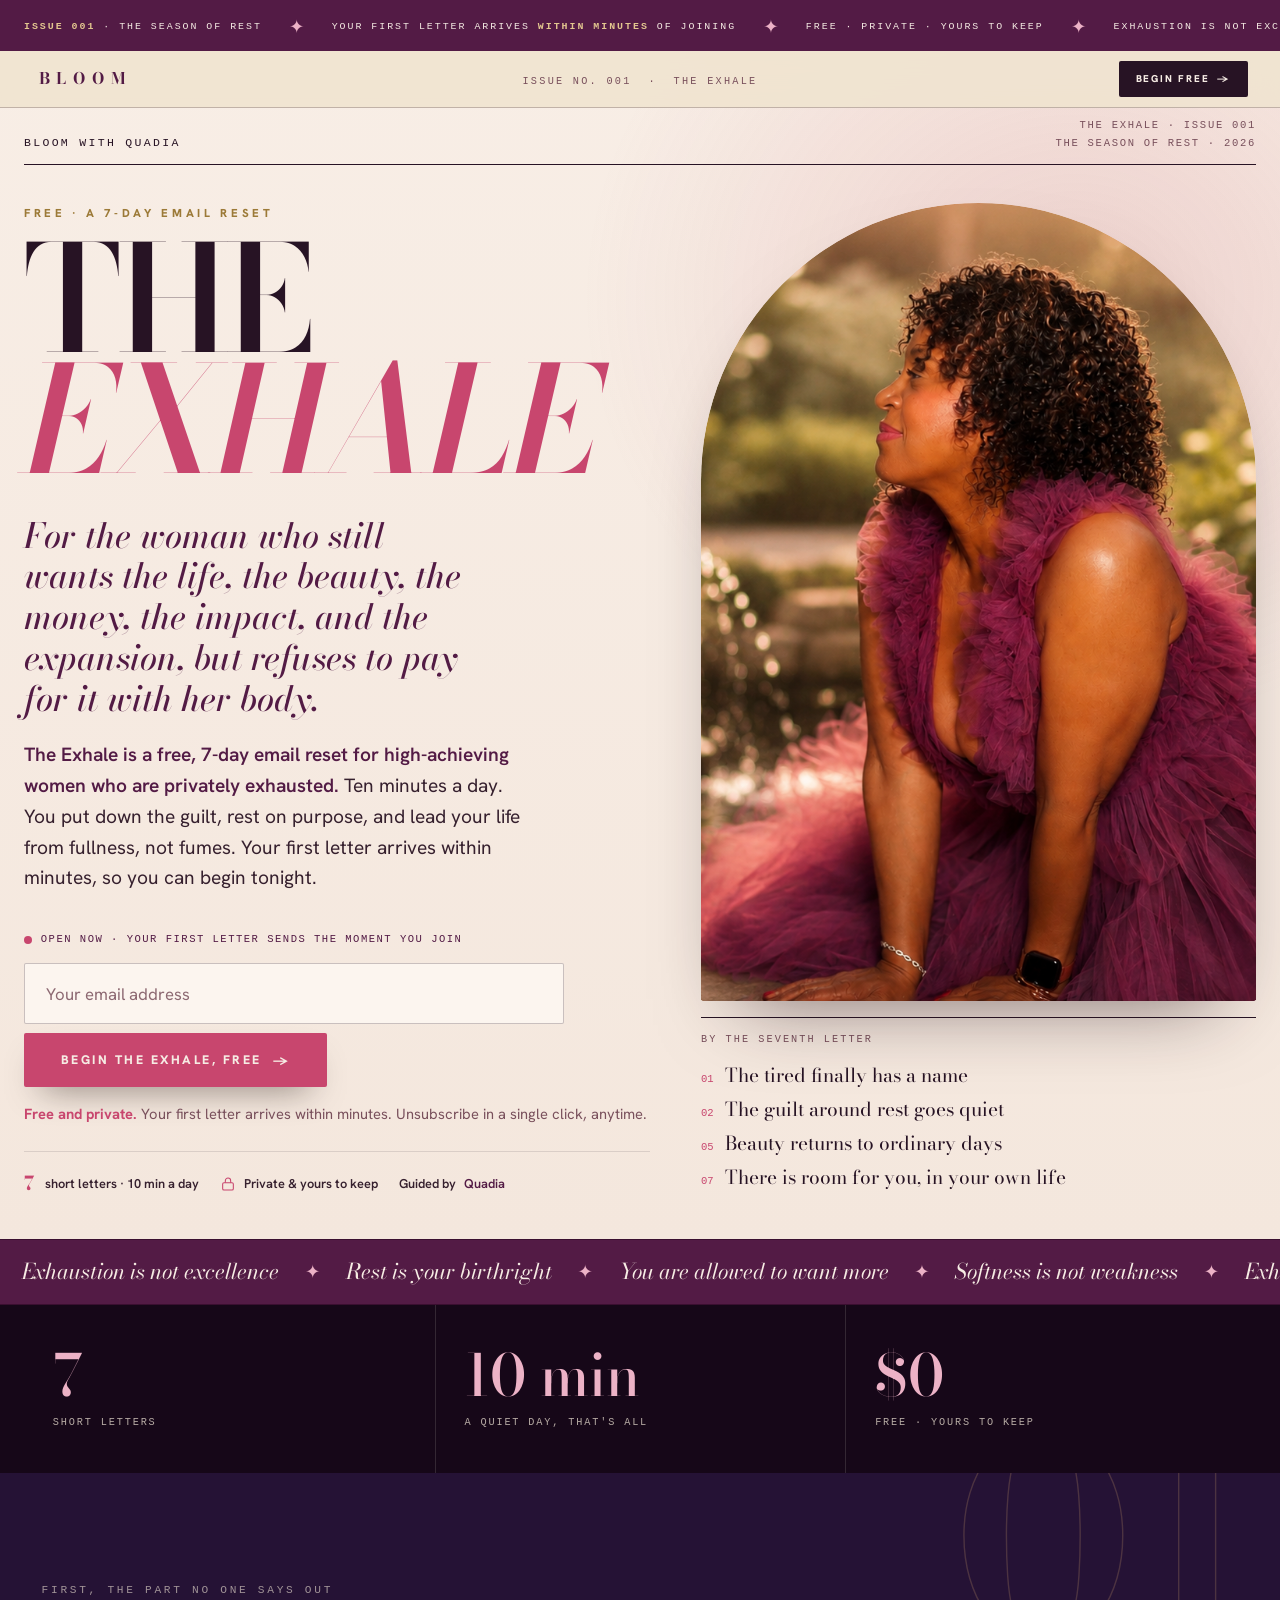
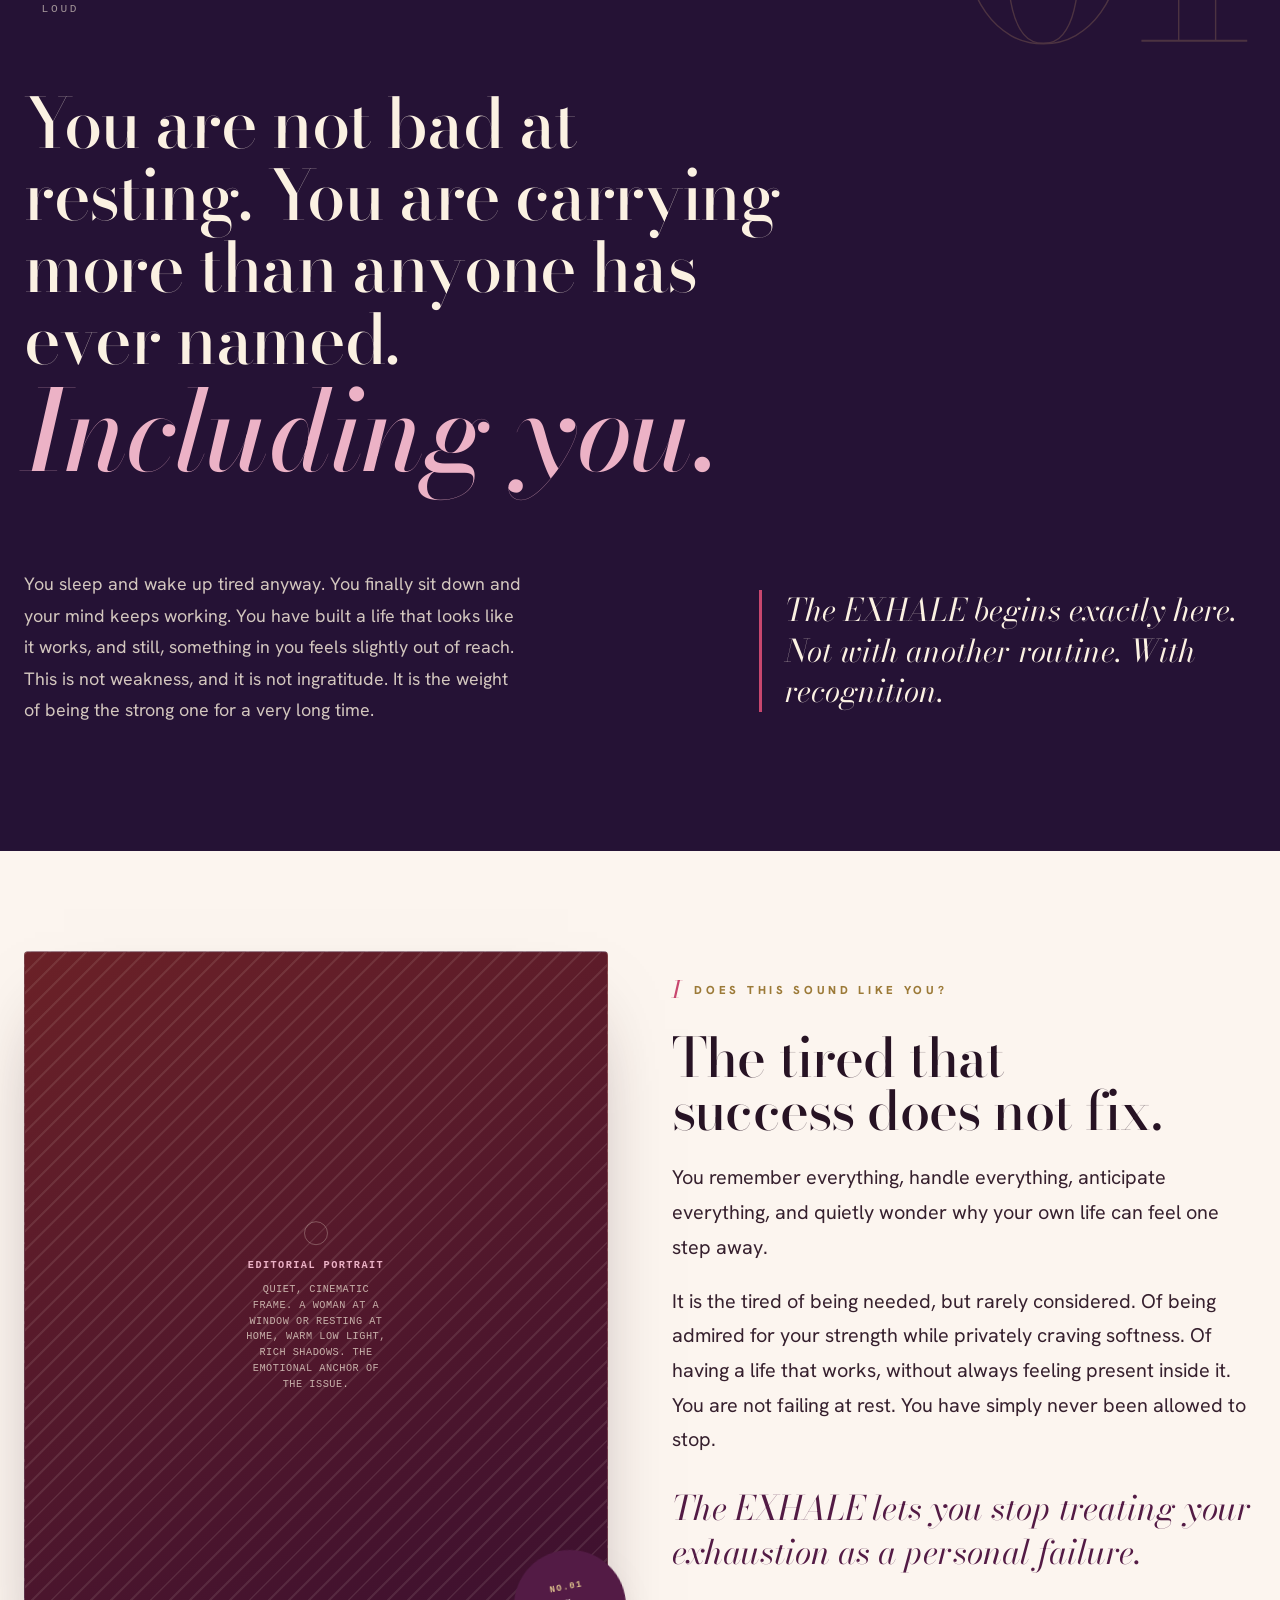
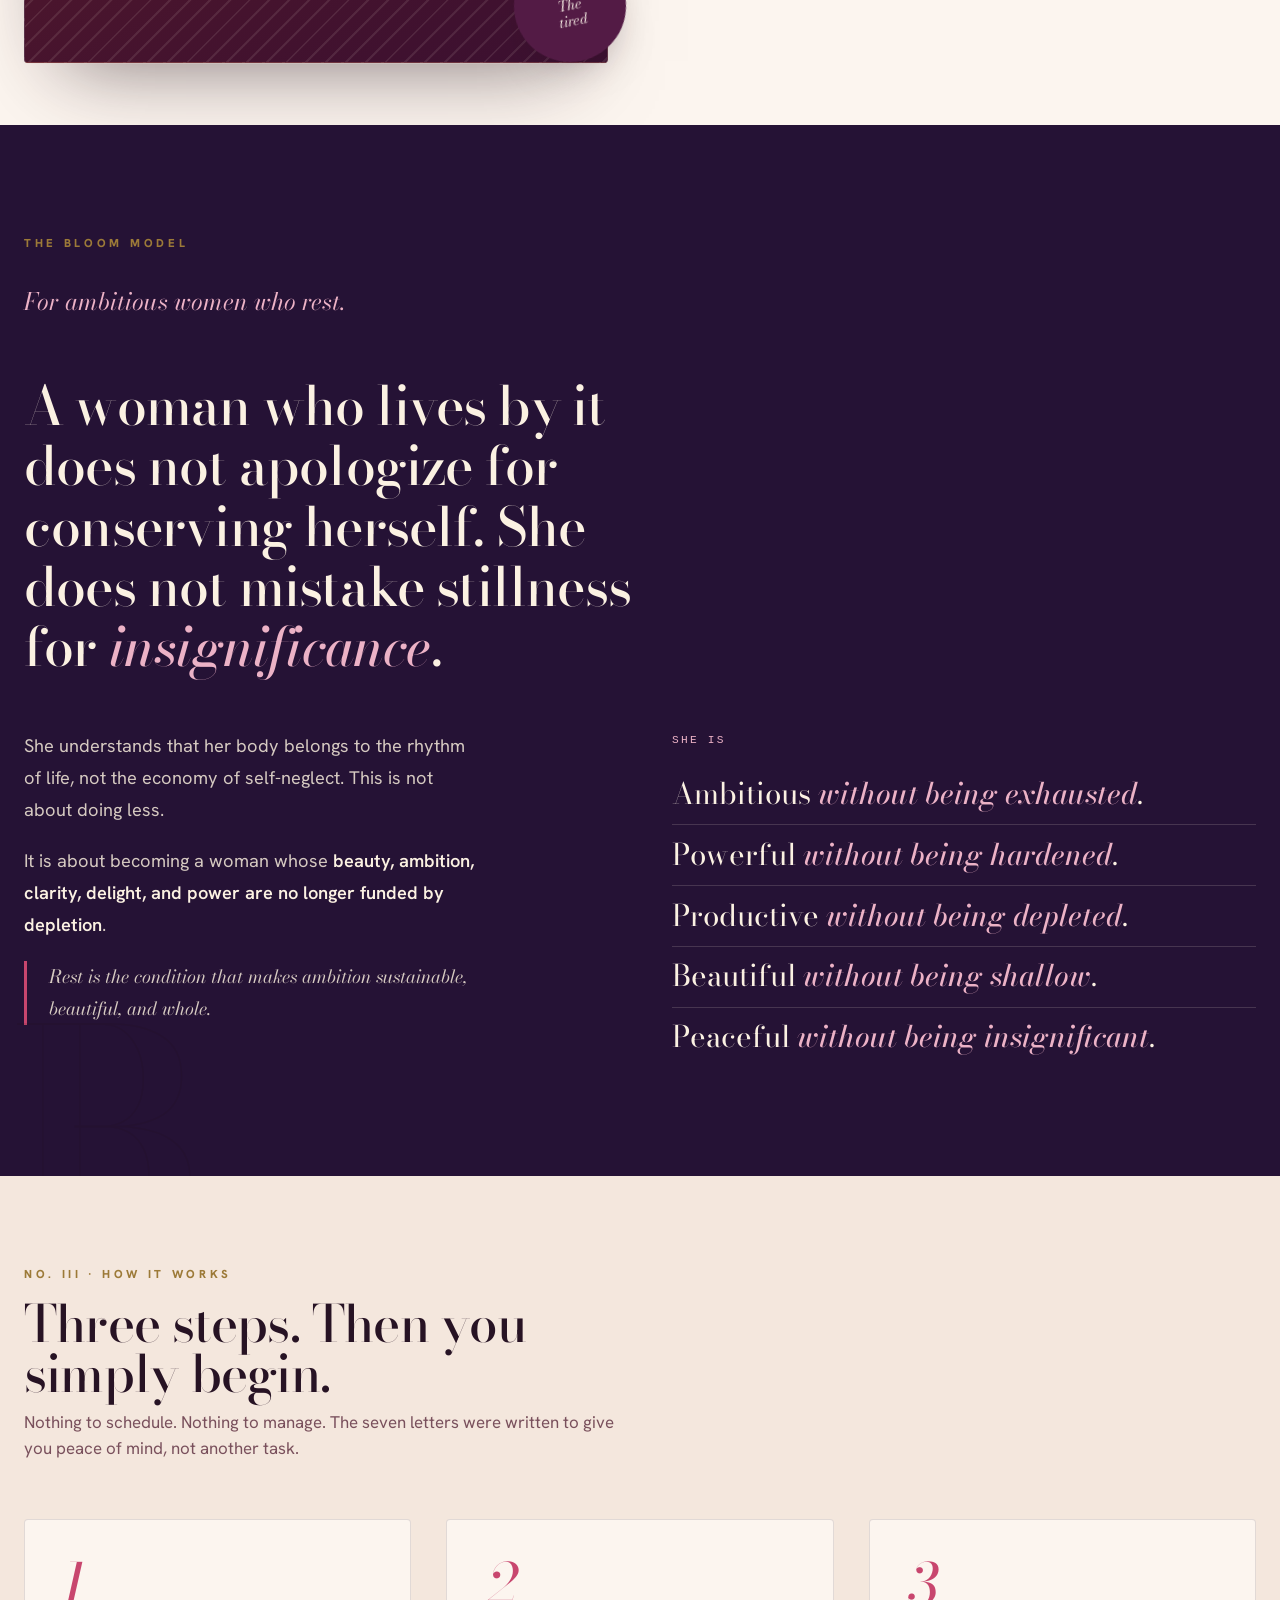
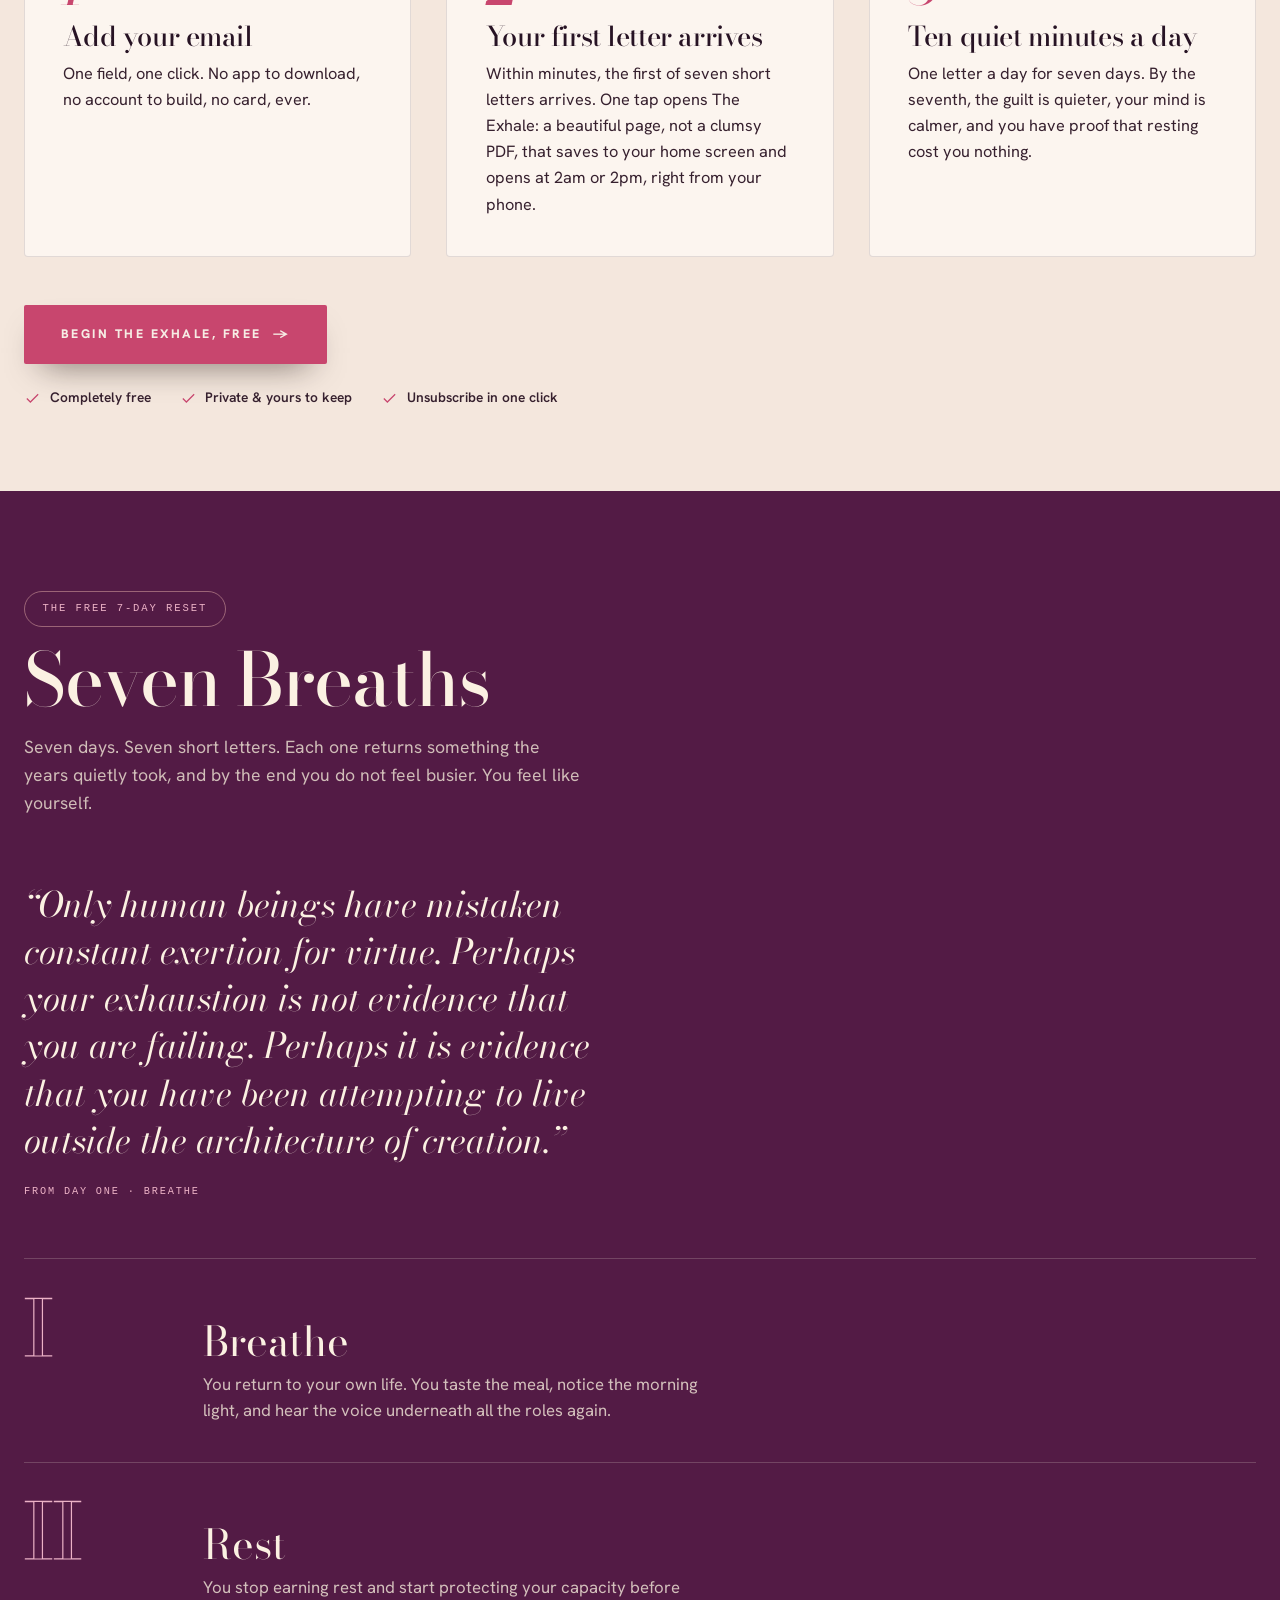
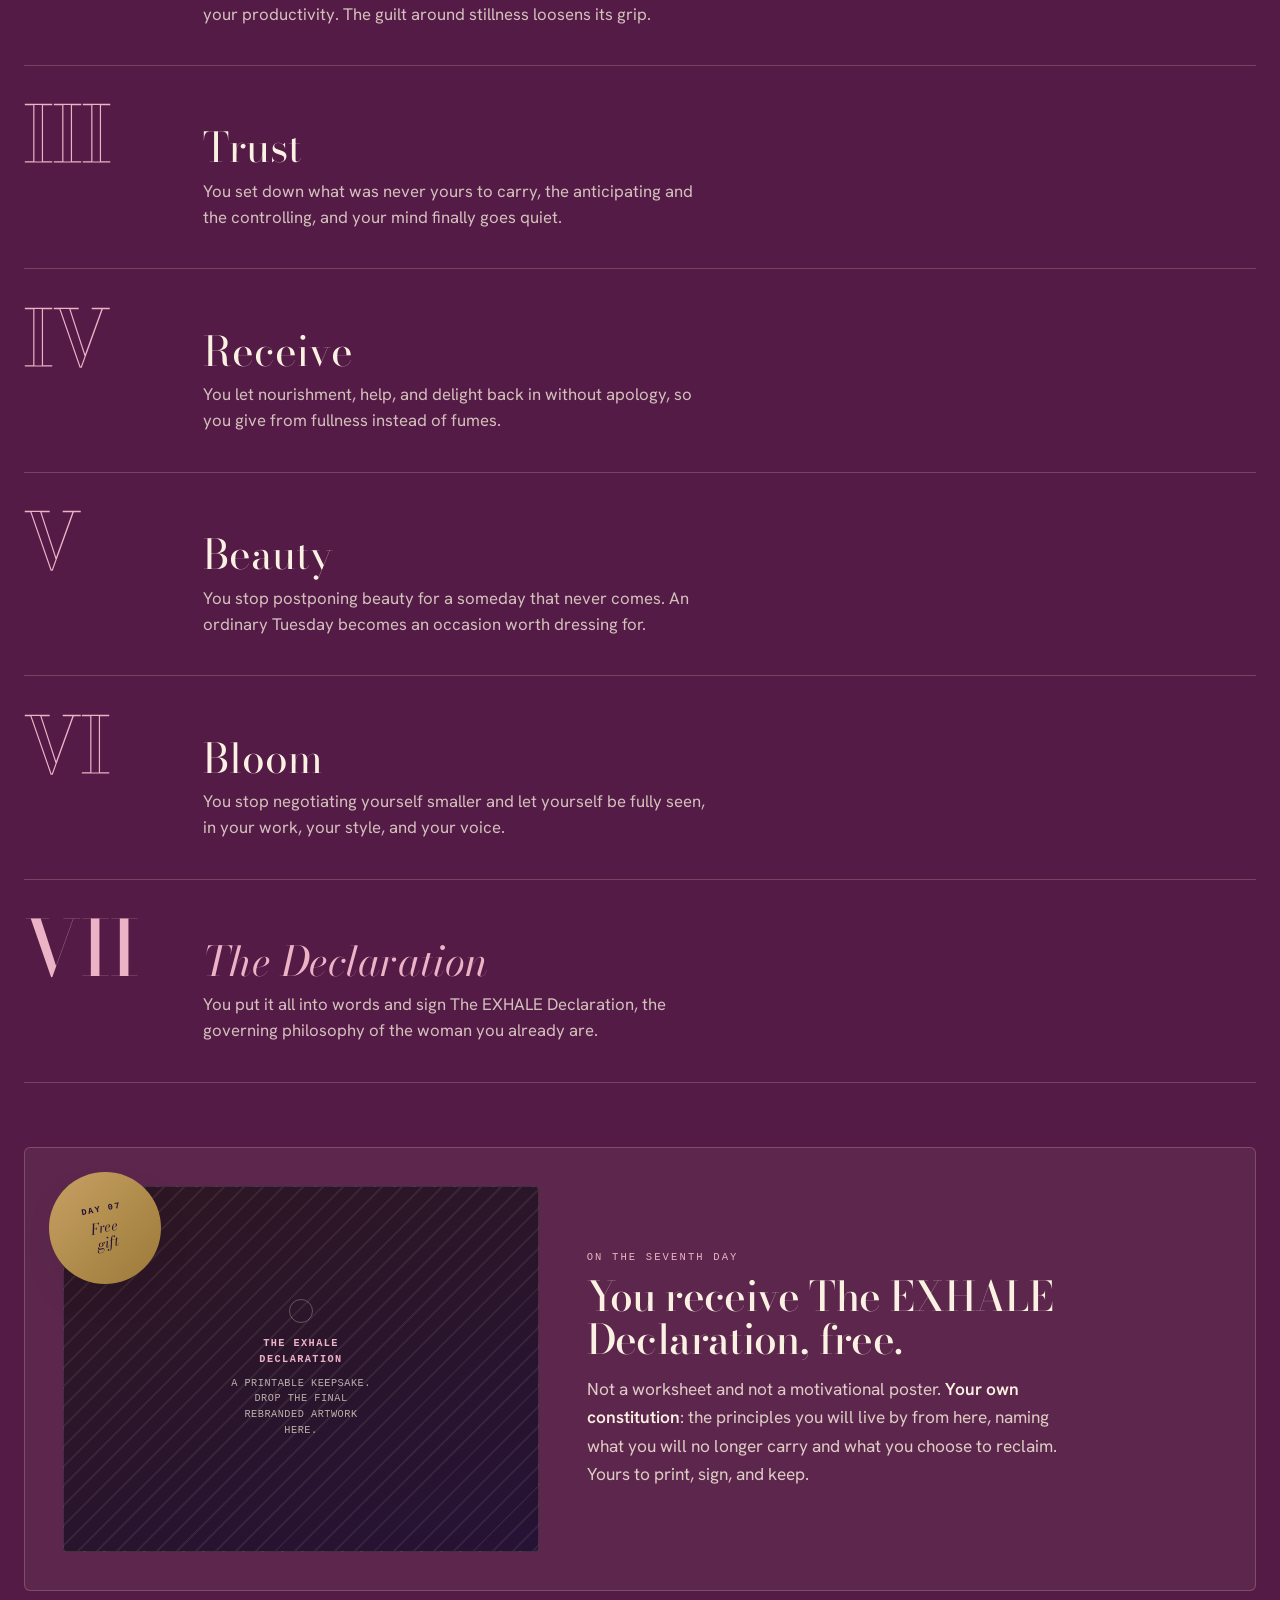
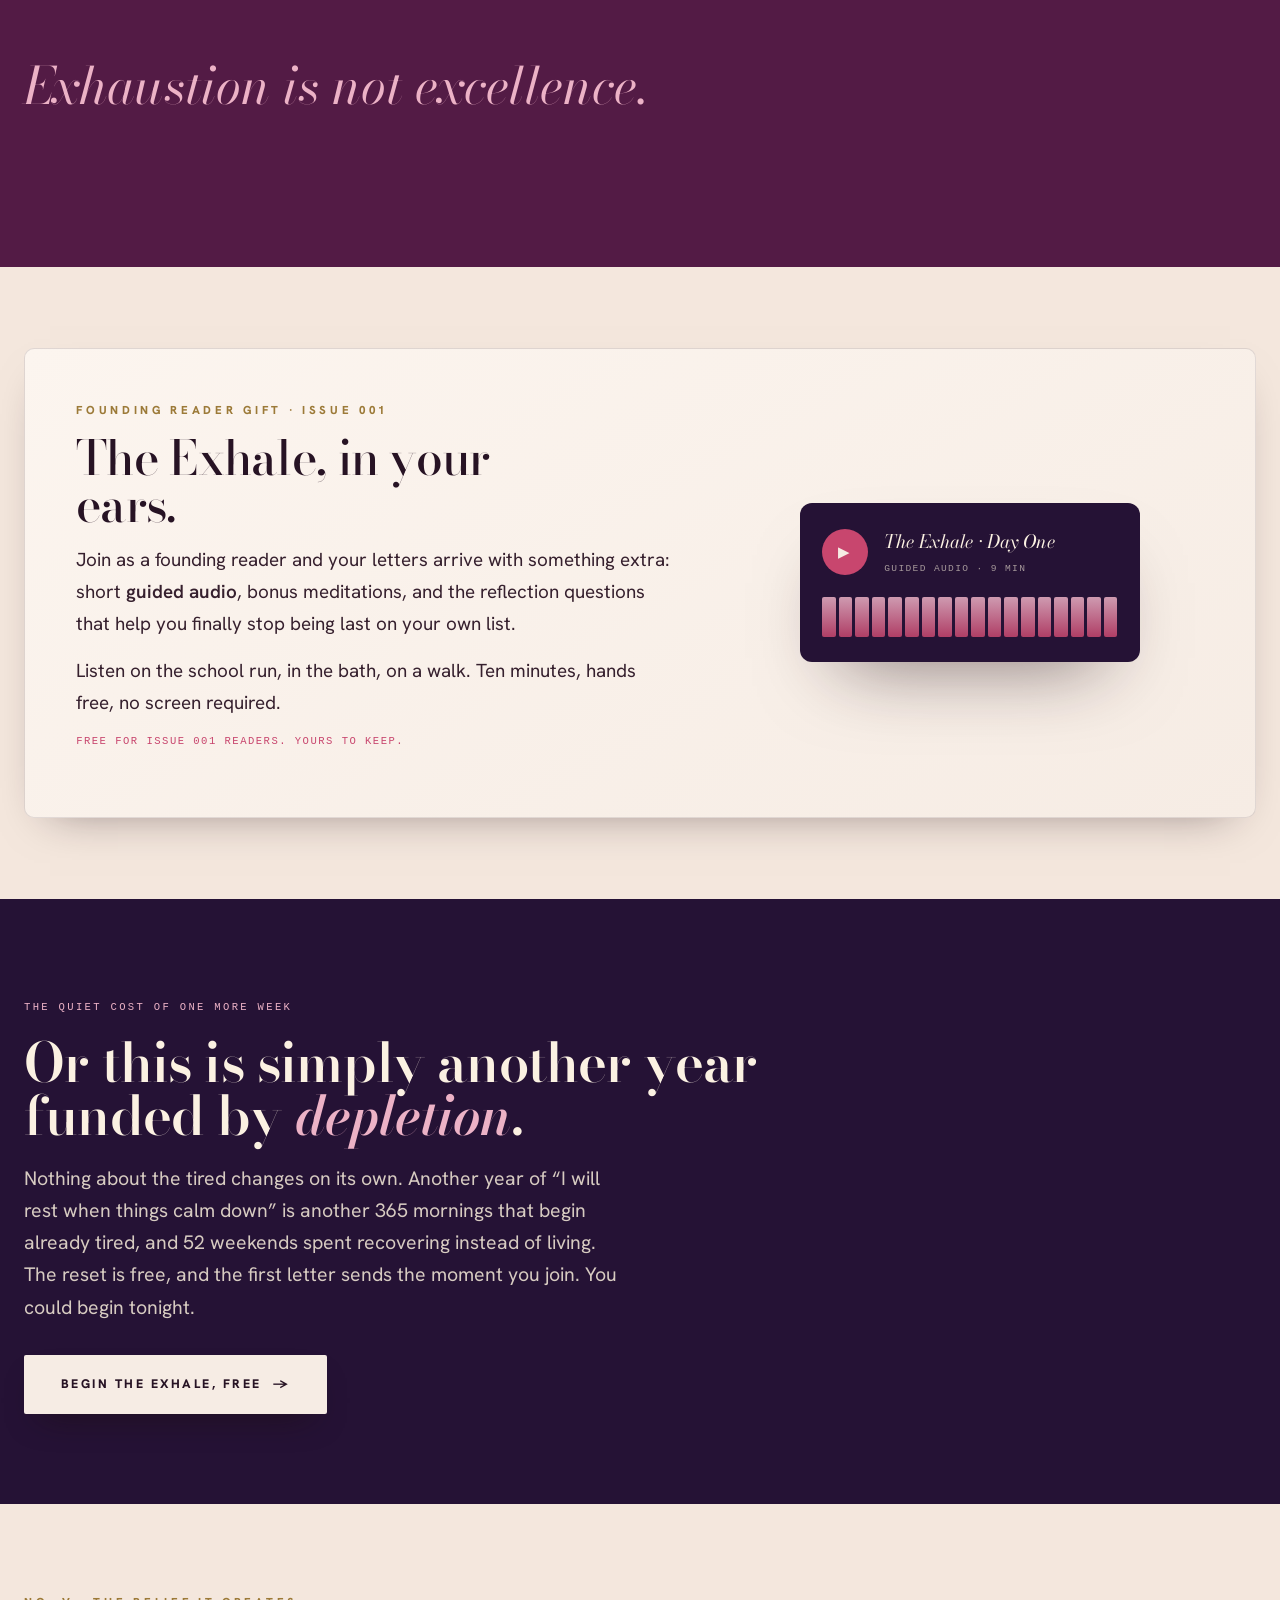
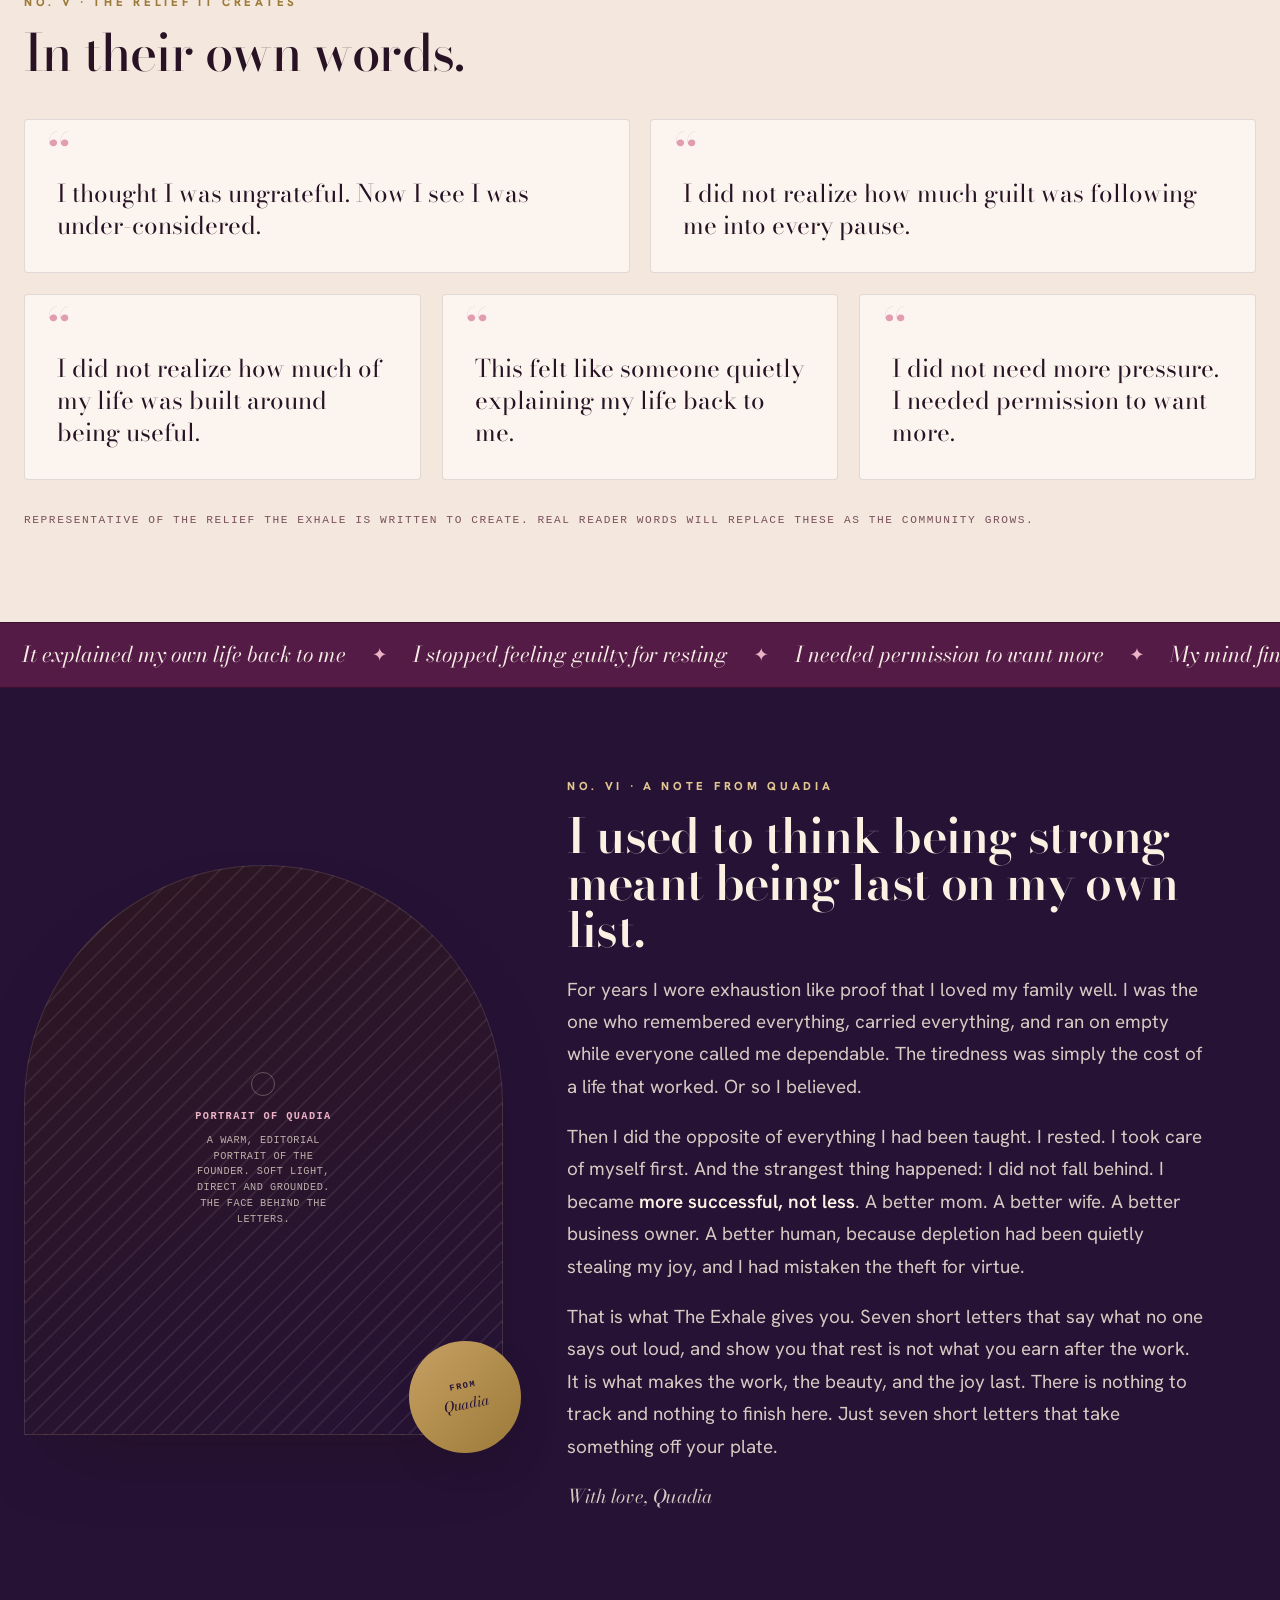
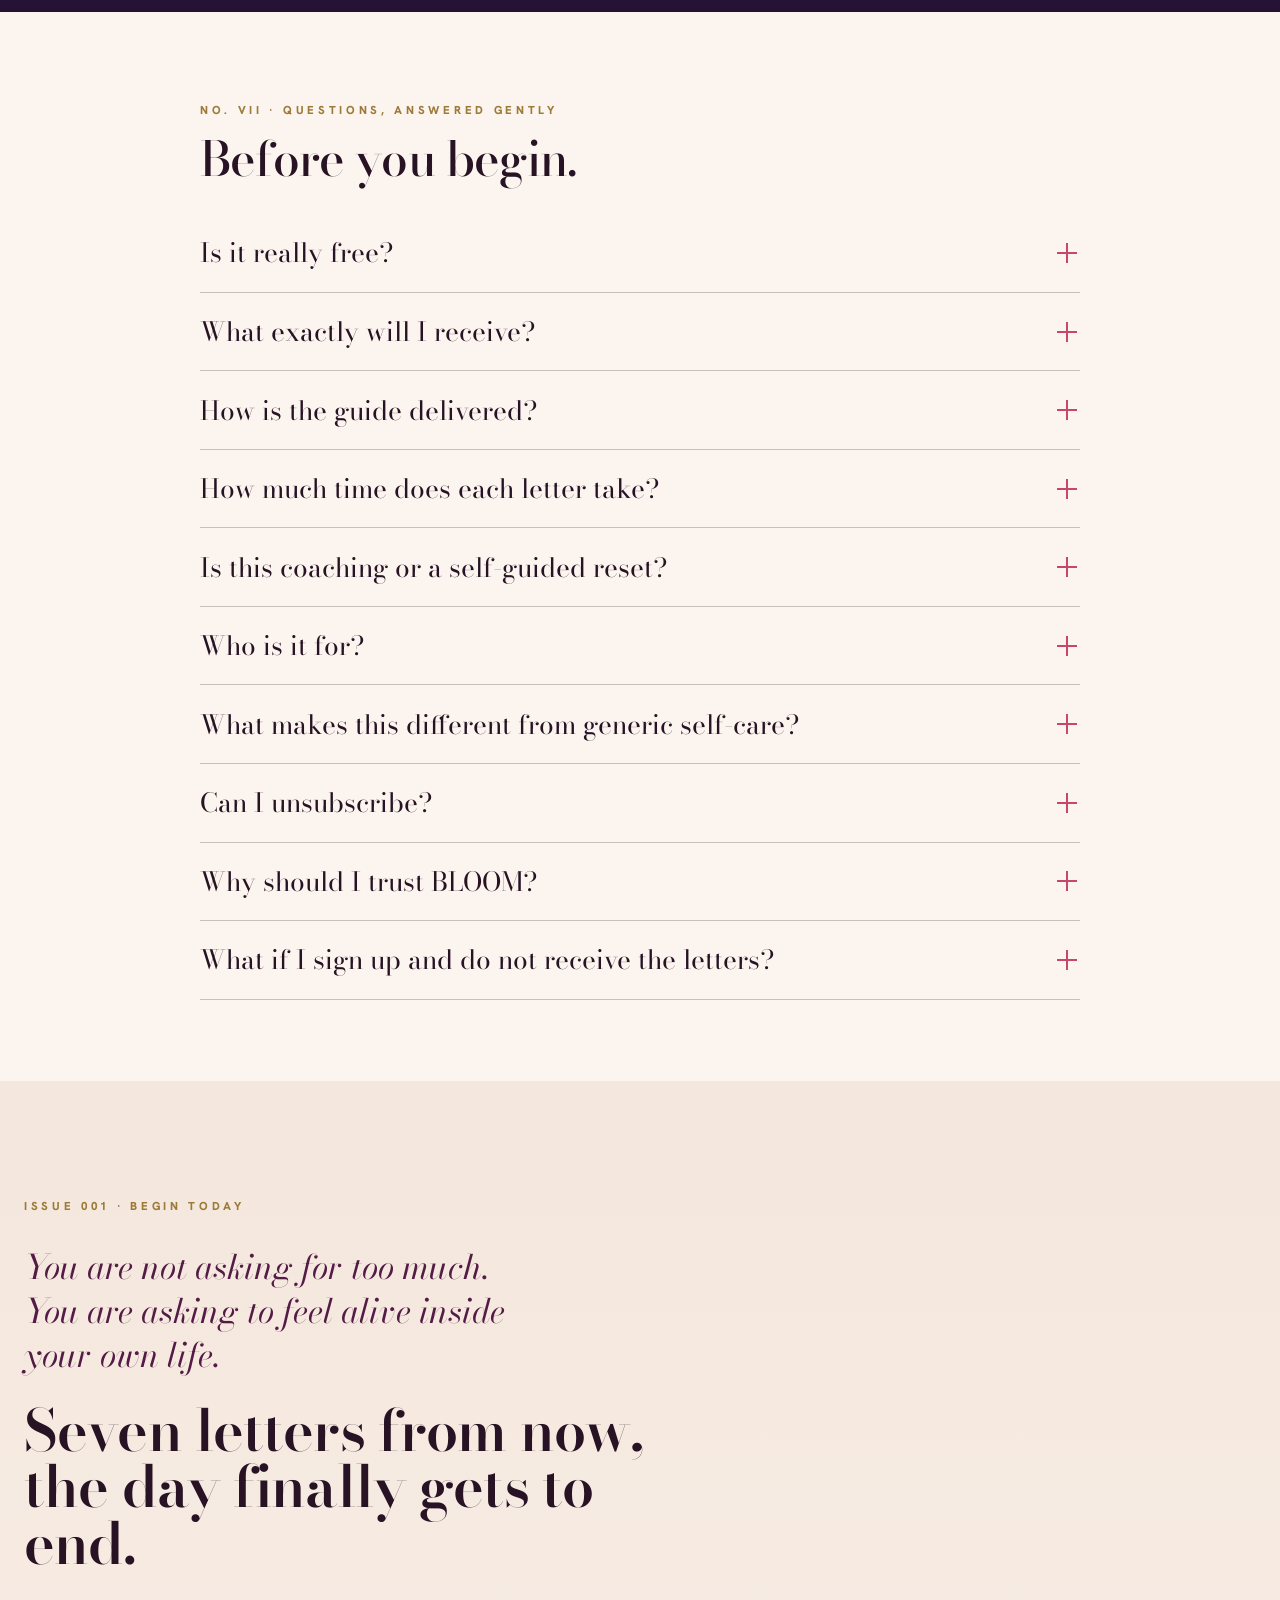
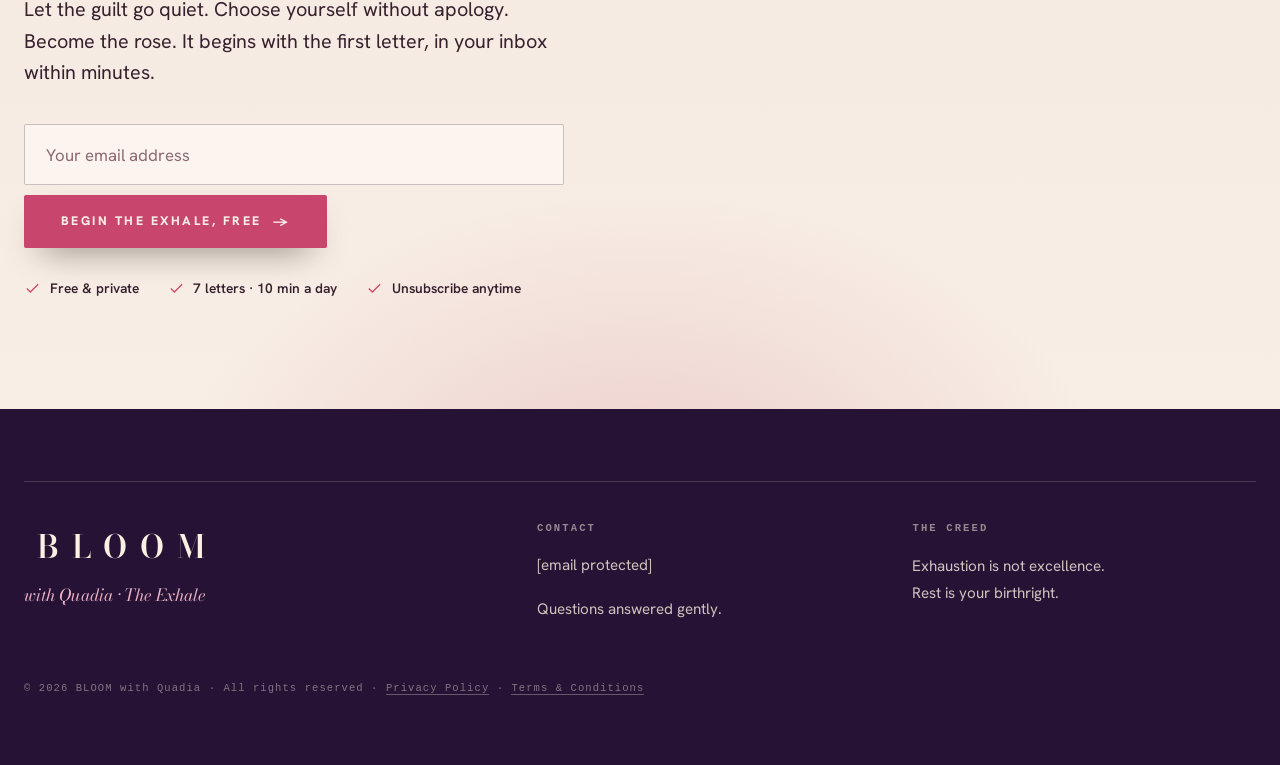
==== commit 647feb1f: "Add files via upload" ====
--- a/index.html
+++ b/index.html
@@ -15,7 +15,7 @@
 <link rel="preconnect" href="https://fonts.gstatic.com" crossorigin />
 <link href="https://fonts.googleapis.com/css2?family=Bodoni+Moda:ital,opsz,wght@0,6..96,400;0,6..96,500;0,6..96,600;0,6..96,700;1,6..96,400;1,6..96,500;1,6..96,600&family=Hanken+Grotesk:wght@300;400;500;600;700;800&display=swap" rel="stylesheet" />
 
-<link rel="stylesheet" href="styles.css?v=8" />
+<link rel="stylesheet" href="styles.css?v=9" />
 <link rel="preload" as="image" href="hero-exhale-3.png" fetchpriority="high" />
 </head>
 
@@ -365,7 +365,7 @@
       <details class="qa reveal"><summary>What makes this different from generic self-care?<span class="ico" aria-hidden="true"></span></summary><div class="ans"><p>It does not add to your list. Instead of telling you to do more, it helps you understand why you are tired, and gives you permission to stop carrying the whole day.</p></div></details>
       <details class="qa reveal"><summary>Can I unsubscribe?<span class="ico" aria-hidden="true"></span></summary><div class="ans"><p>Anytime, in a single click. A link sits at the bottom of every letter. There is no pressure here, ever.</p></div></details>
       <details class="qa reveal"><summary>Why should I trust BLOOM?<span class="ico" aria-hidden="true"></span></summary><div class="ans"><p>BLOOM with Quadia was created for women who were taught that endurance was the same thing as excellence. Every word is written to relieve, never to pressure, and nothing here asks you to perform.</p></div></details>
-      <details class="qa reveal"><summary>What if I sign up and do not receive the letters?<span class="ico" aria-hidden="true"></span></summary><div class="ans"><p>Check your spam or promotions folder first, and add quadia@bloomwithquadia.com to your contacts. If it still has not arrived, write to that address and we will make sure it reaches you.</p></div></details>
+      <details class="qa reveal"><summary>What if I sign up and do not receive the letters?<span class="ico" aria-hidden="true"></span></summary><div class="ans"><p>Check your spam or promotions folder first, and add <a href="/cdn-cgi/l/email-protection" class="__cf_email__" data-cfemail="52232733363b3312303e3d3d3f253b263a232733363b337c313d3f">[email&#160;protected]</a> to your contacts. If it still has not arrived, write to that address and we will make sure it reaches you.</p></div></details>
     </div>
   </section>
 
@@ -402,7 +402,7 @@
         </div>
         <div class="fcol">
           <h4>Contact</h4>
-          <a href="mailto:quadia@bloomwithquadia.com">quadia@bloomwithquadia.com</a>
+          <a href="/cdn-cgi/l/email-protection#4c3d392d28252d0c2e202323213b2538243d392d28252d622f2321"><span class="__cf_email__" data-cfemail="72030713161b1332101e1d1d1f051b061a030713161b135c111d1f">[email&#160;protected]</span></a>
           <p>Questions answered gently.</p>
         </div>
         <div class="fcol">
@@ -417,7 +417,7 @@
   <!-- ============ MOBILE STICKY CTA ============ -->
   <div class="m-cta"><a href="#begin">Begin the Exhale, free</a></div>
 
-  <script src="script.js?v=2"></script>
+  <script data-cfasync="false" src="/cdn-cgi/scripts/5c5dd728/cloudflare-static/email-decode.min.js"></script><script src="script.js?v=2"></script>
 
   <!-- =====================================================================
        MAILERLITE · SETUP NOTES  (safe to delete this comment block)
--- a/styles.css
+++ b/styles.css
@@ -12,18 +12,18 @@
   --paper:    #FCF5EF;
 
   /* ---- wine / burgundy ---- */
-  --oxblood:  #5C1A2A;
-  --oxblood-2:#3F101C;
+  --oxblood:  #531B45;
+  --oxblood-2:#3A0F30;
 
   /* ---- deep plum-aubergine (drama / dark) ---- */
-  --noir:     #241019;
-  --noir-2:   #190A11;
+  --noir:     #251235;
+  --noir-2:   #160718;
 
   /* ---- ROSE accent (primary, display) — replaces amber role ---- */
-  --amber:    #B2384C;   /* raspberry rose */
-  --amber-2:  #C85E6E;   /* mid rose */
-  --amber-3:  #E4ADA7;   /* blush */
-  --amber-soft: rgba(178, 56, 76, 0.13);
+  --amber:    #C8466E;   /* rose pink (primary) */
+  --amber-2:  #D06E8E;   /* mid pink */
+  --amber-3:  #ECB2C6;   /* blush pink */
+  --amber-soft: rgba(200, 70, 110, 0.13);
 
   /* ---- GOLD accent (secondary, labels / metallic) ---- */
   --gold:     #9C7A38;   /* readable gold for label text */
@@ -66,7 +66,7 @@
 
 img { max-width: 100%; display: block; }
 a { color: inherit; text-decoration: none; }
-::selection { background: rgba(188, 94, 30, 0.24); color: var(--ink); }
+::selection { background: rgba(200, 70, 110, 0.24); color: var(--ink); }
 
 .wrap { width: min(var(--maxw), calc(100% - 3rem)); margin-inline: auto; }
 .wrap-tight { width: min(1040px, calc(100% - 3rem)); margin-inline: auto; }
@@ -164,7 +164,7 @@
 .instant { display: inline-flex; align-items: center; gap: 0.55rem; font-family: var(--mono); font-size: 0.66rem;
   letter-spacing: 0.14em; text-transform: uppercase; color: var(--oxblood); margin-bottom: 0.9rem; }
 .instant .pulse { width: 8px; height: 8px; border-radius: 50%; background: var(--amber); animation: pulse 2s infinite; }
-@keyframes pulse { 0% { box-shadow: 0 0 0 0 rgba(178,56,76,0.5); } 70% { box-shadow: 0 0 0 8px rgba(178,56,76,0); } 100% { box-shadow: 0 0 0 0 rgba(178,56,76,0); } }
+@keyframes pulse { 0% { box-shadow: 0 0 0 0 rgba(200,70,110,0.5); } 70% { box-shadow: 0 0 0 8px rgba(200,70,110,0); } 100% { box-shadow: 0 0 0 0 rgba(200,70,110,0); } }
 .ml-slot { border: 1px dashed var(--line); border-radius: 4px; padding: 1rem; font-family: var(--mono); font-size: .68rem; color: var(--ink-mute); }
 
 /* ---------------- PHOTO PLACEHOLDERS ---------------- */
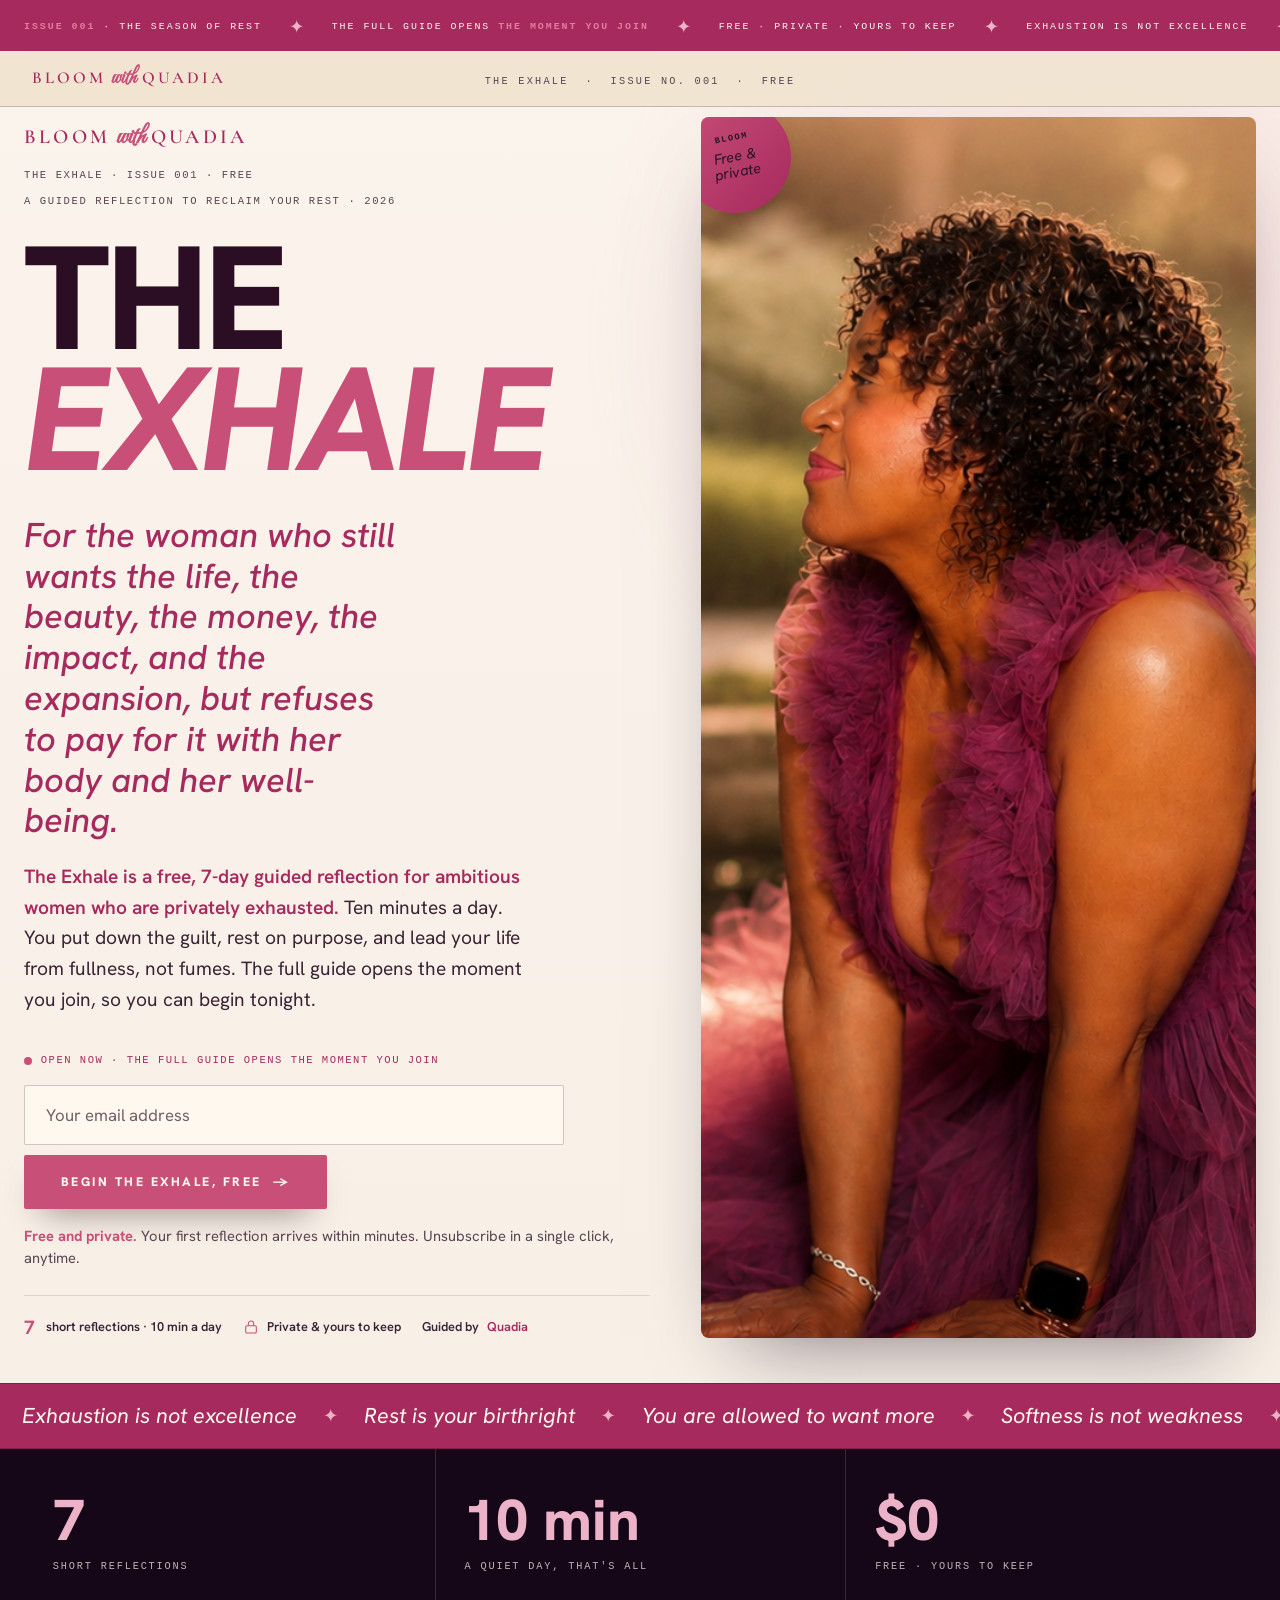
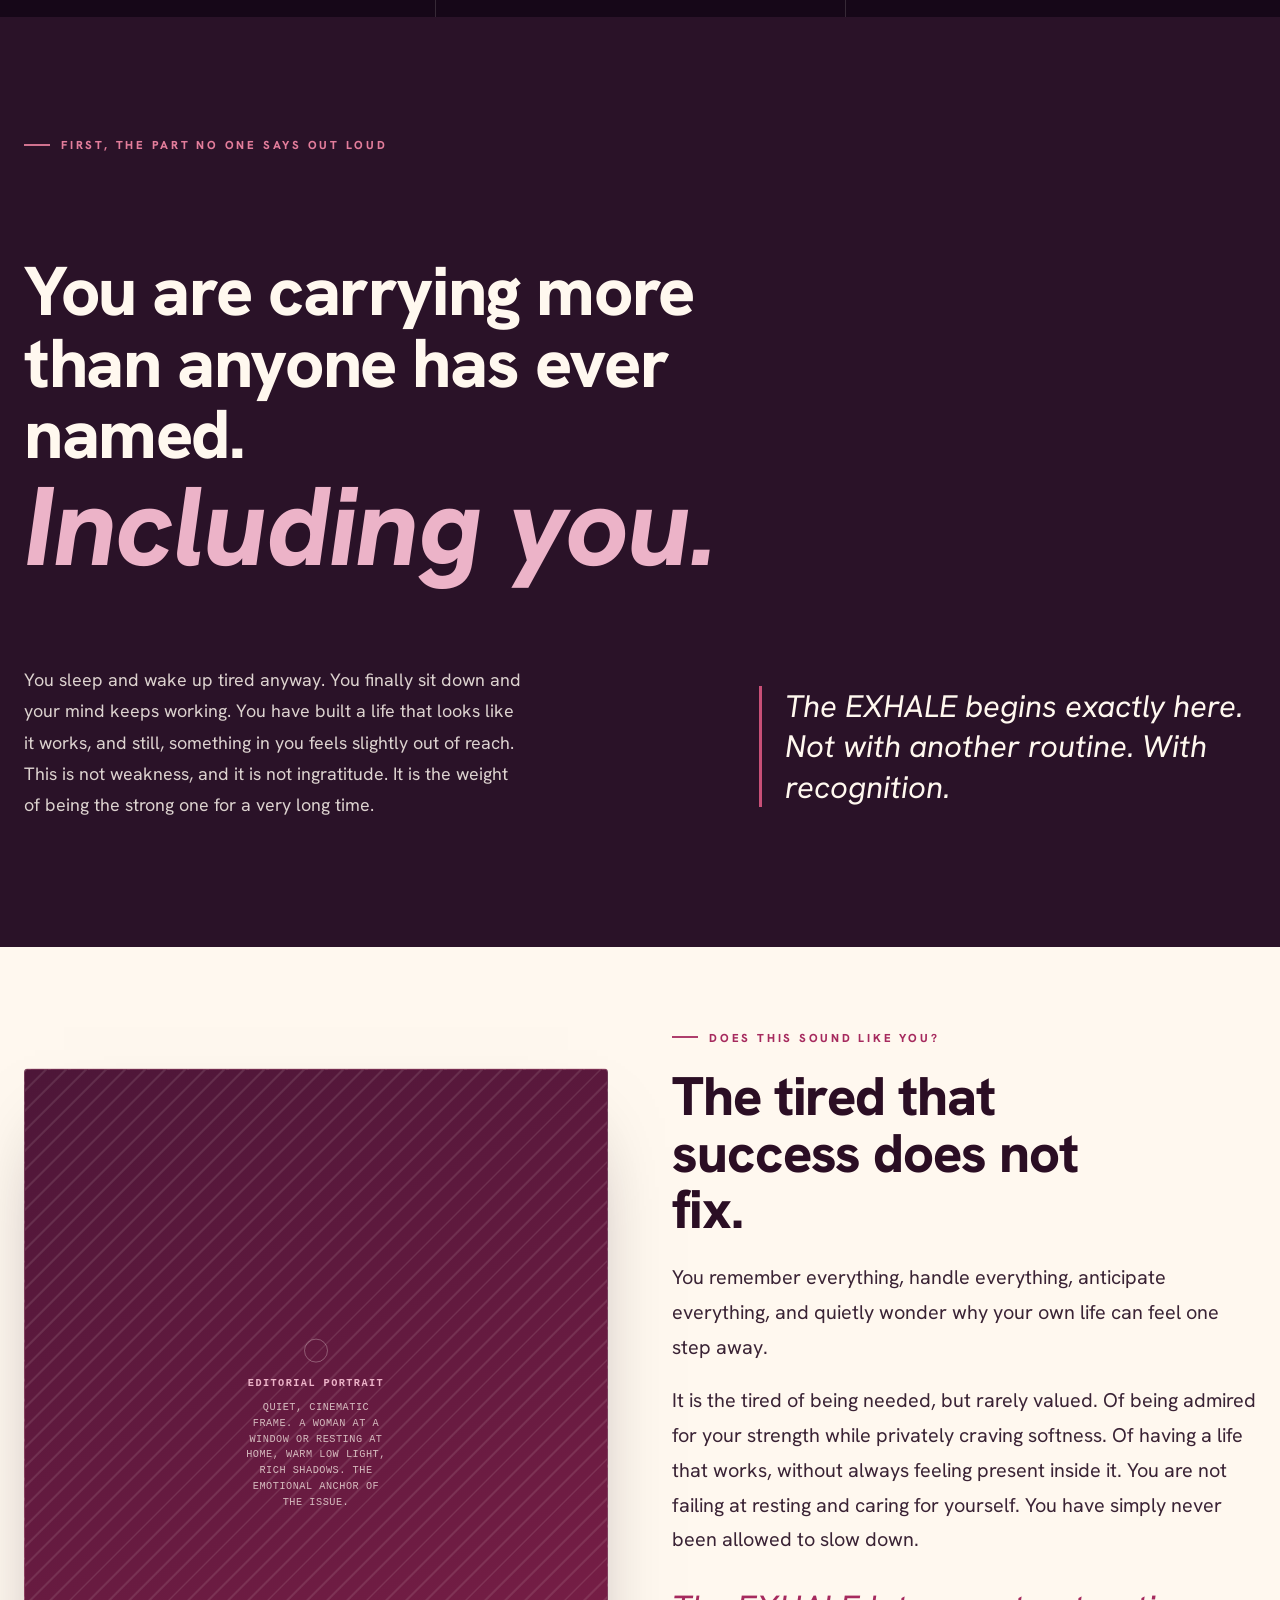
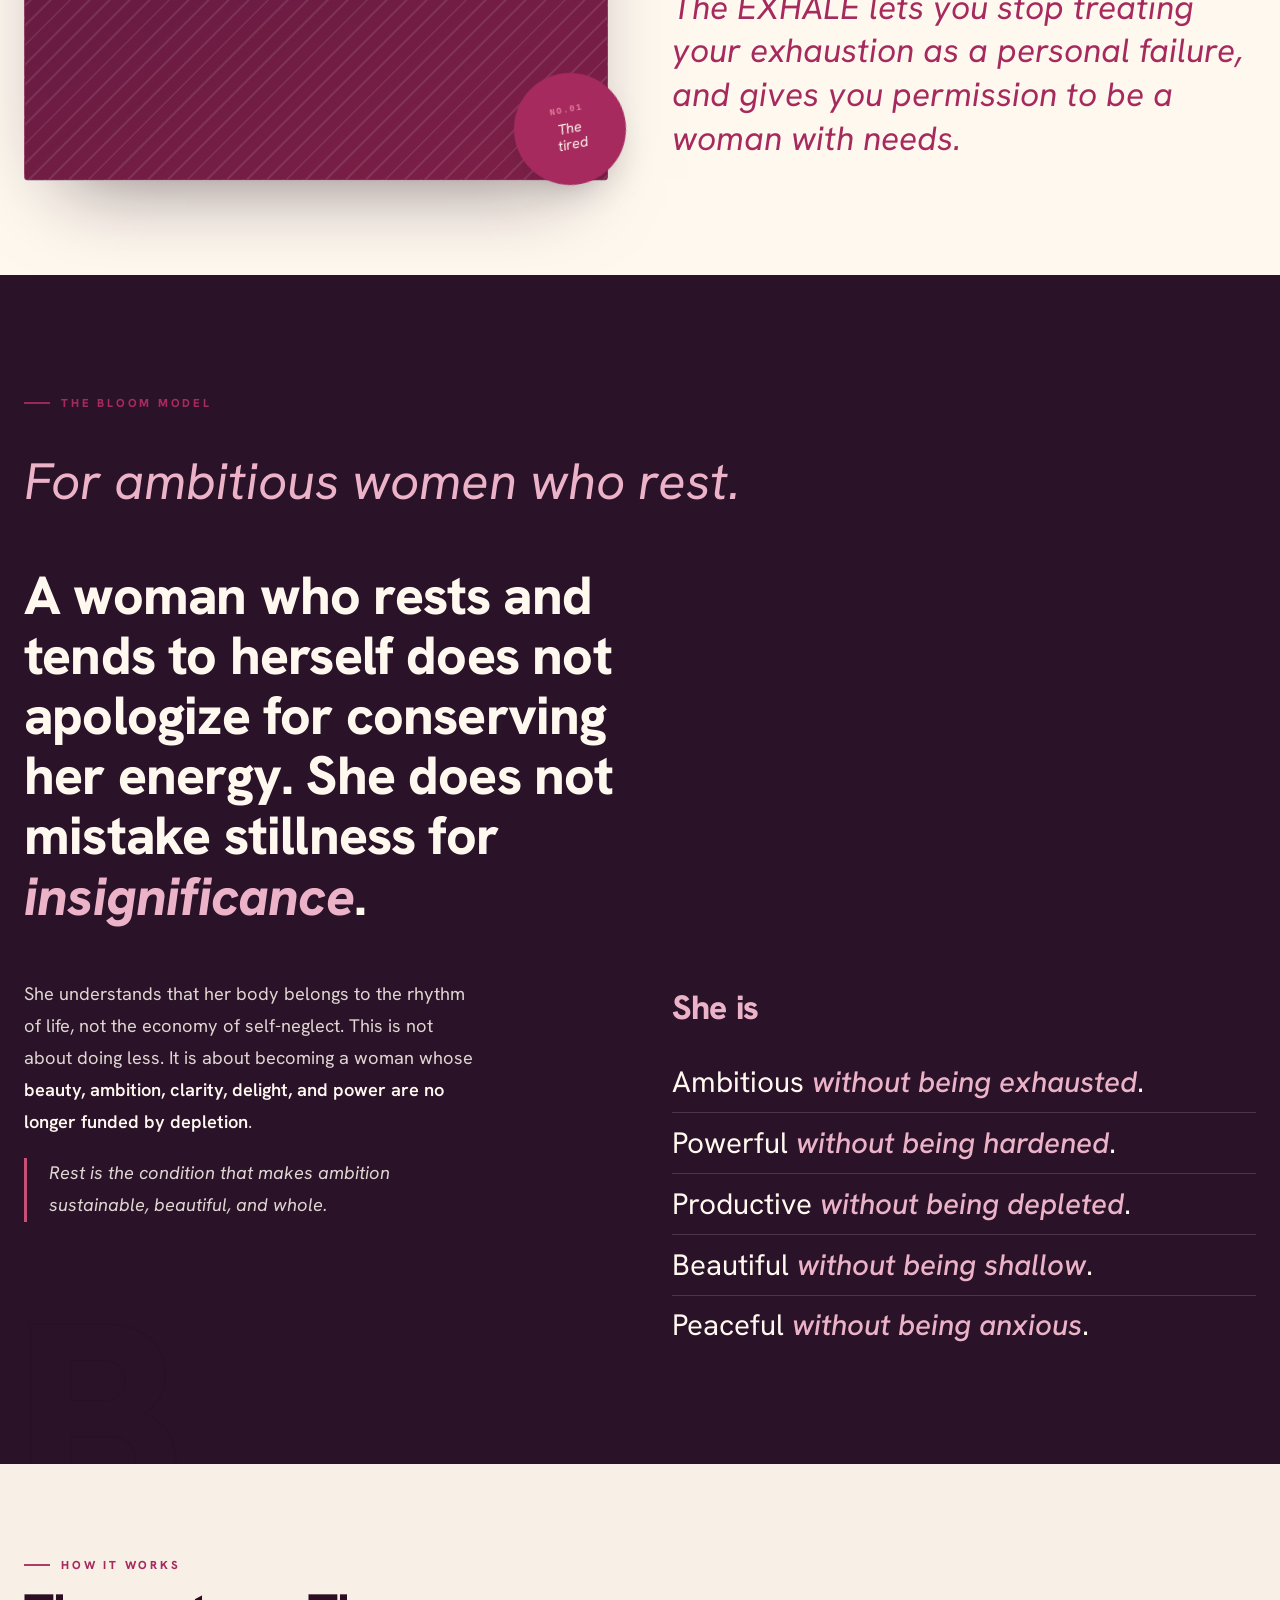
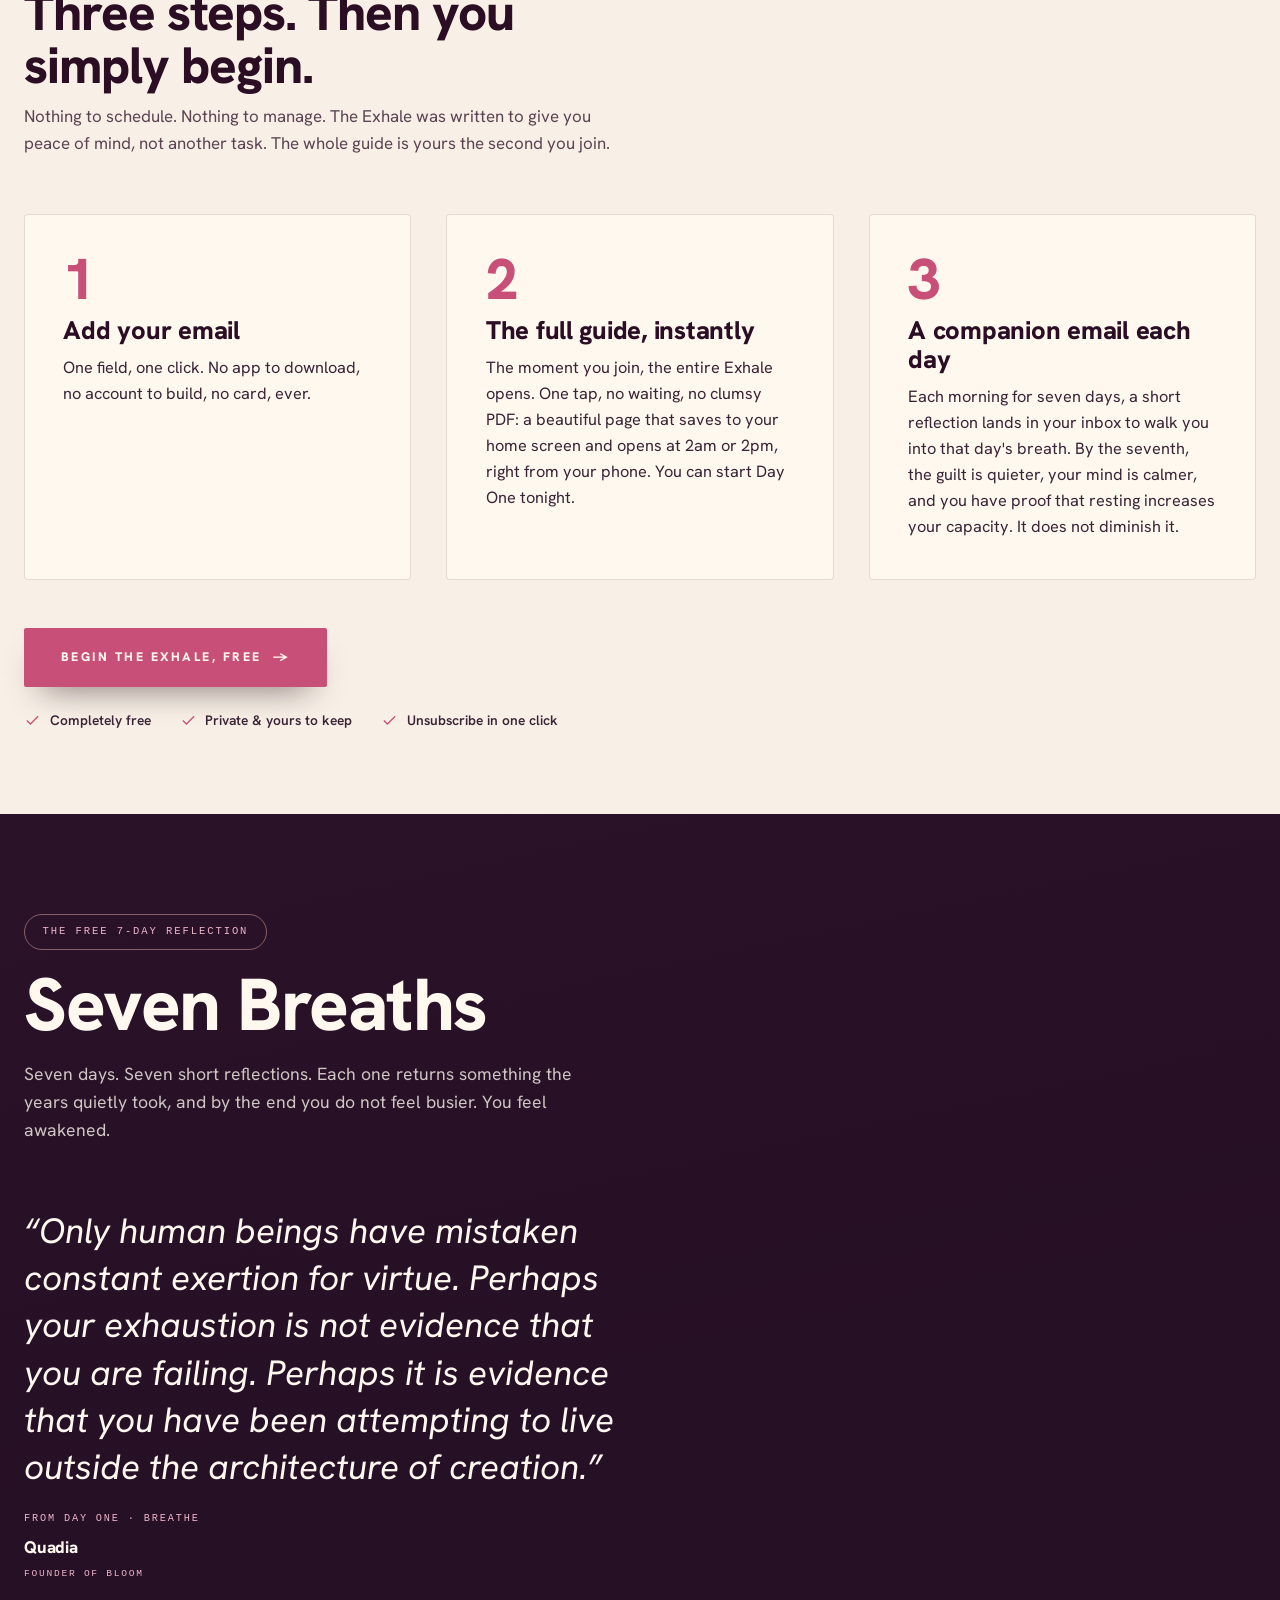
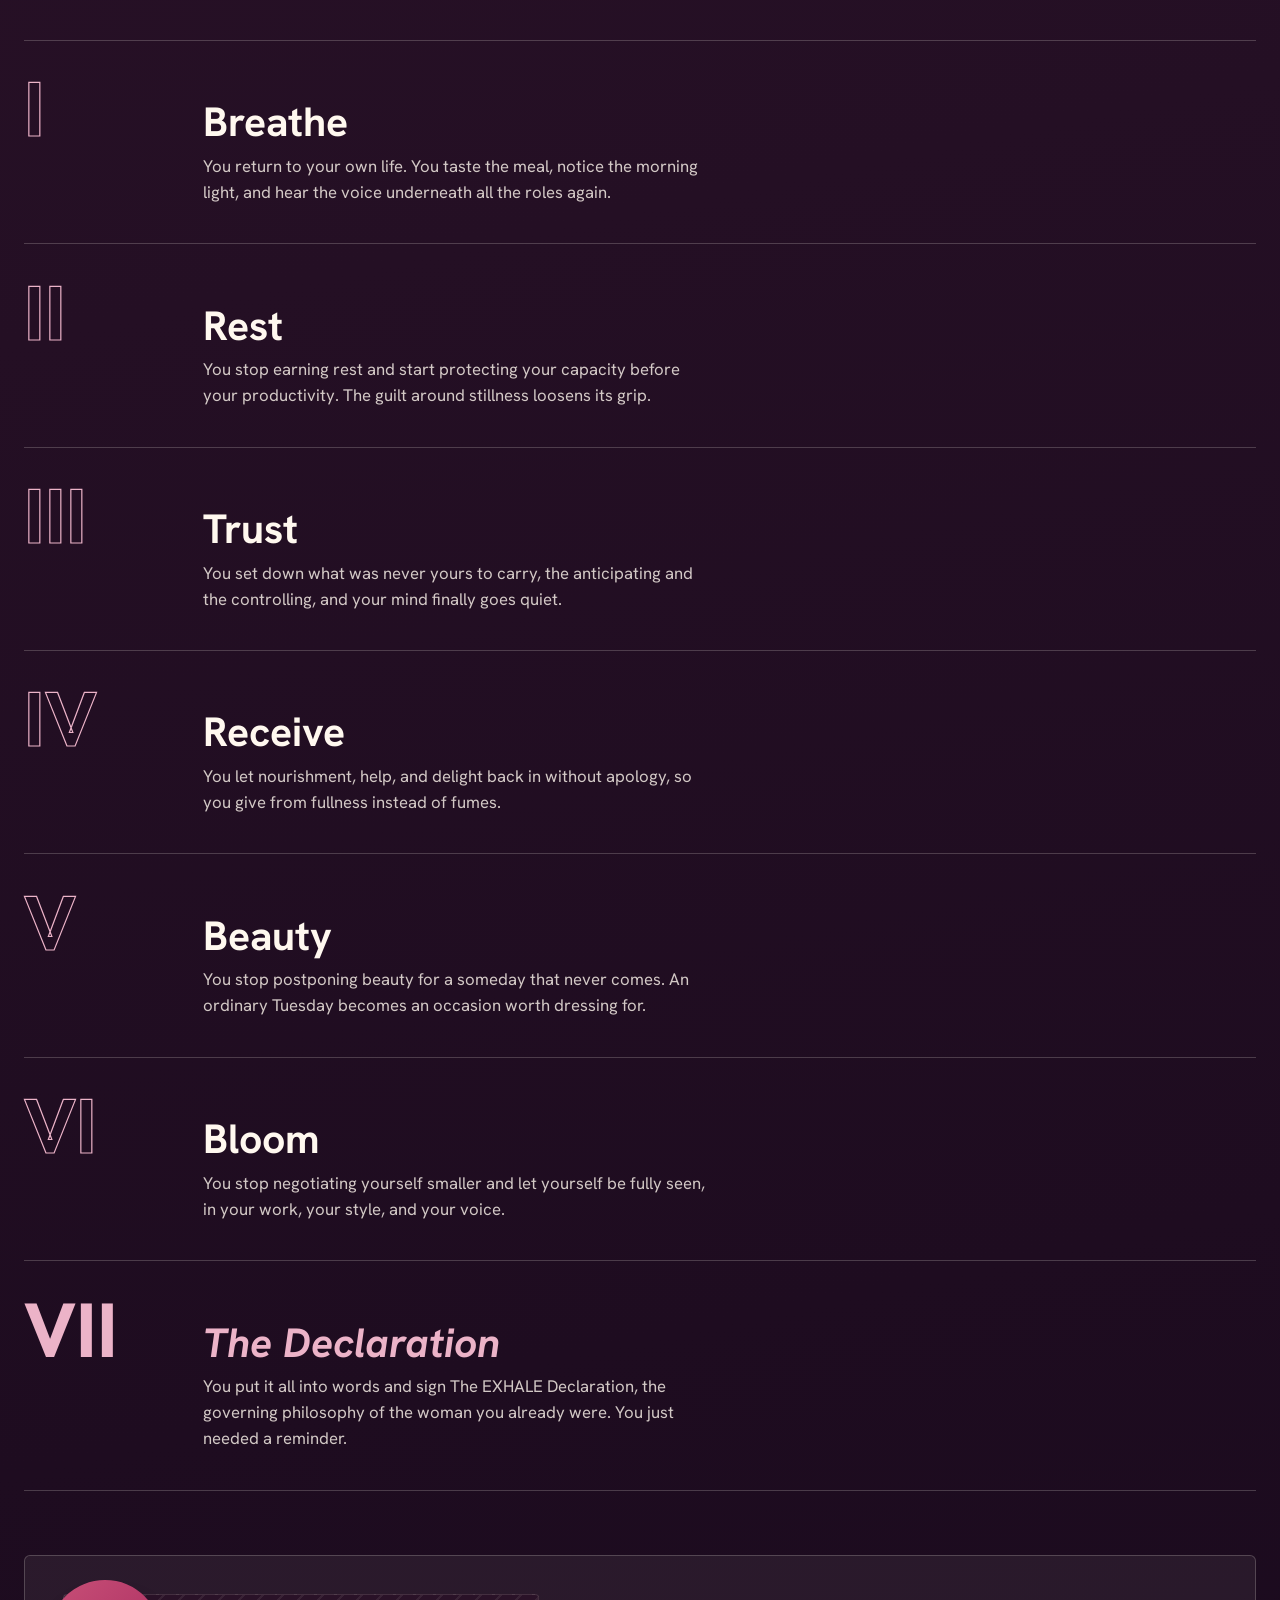
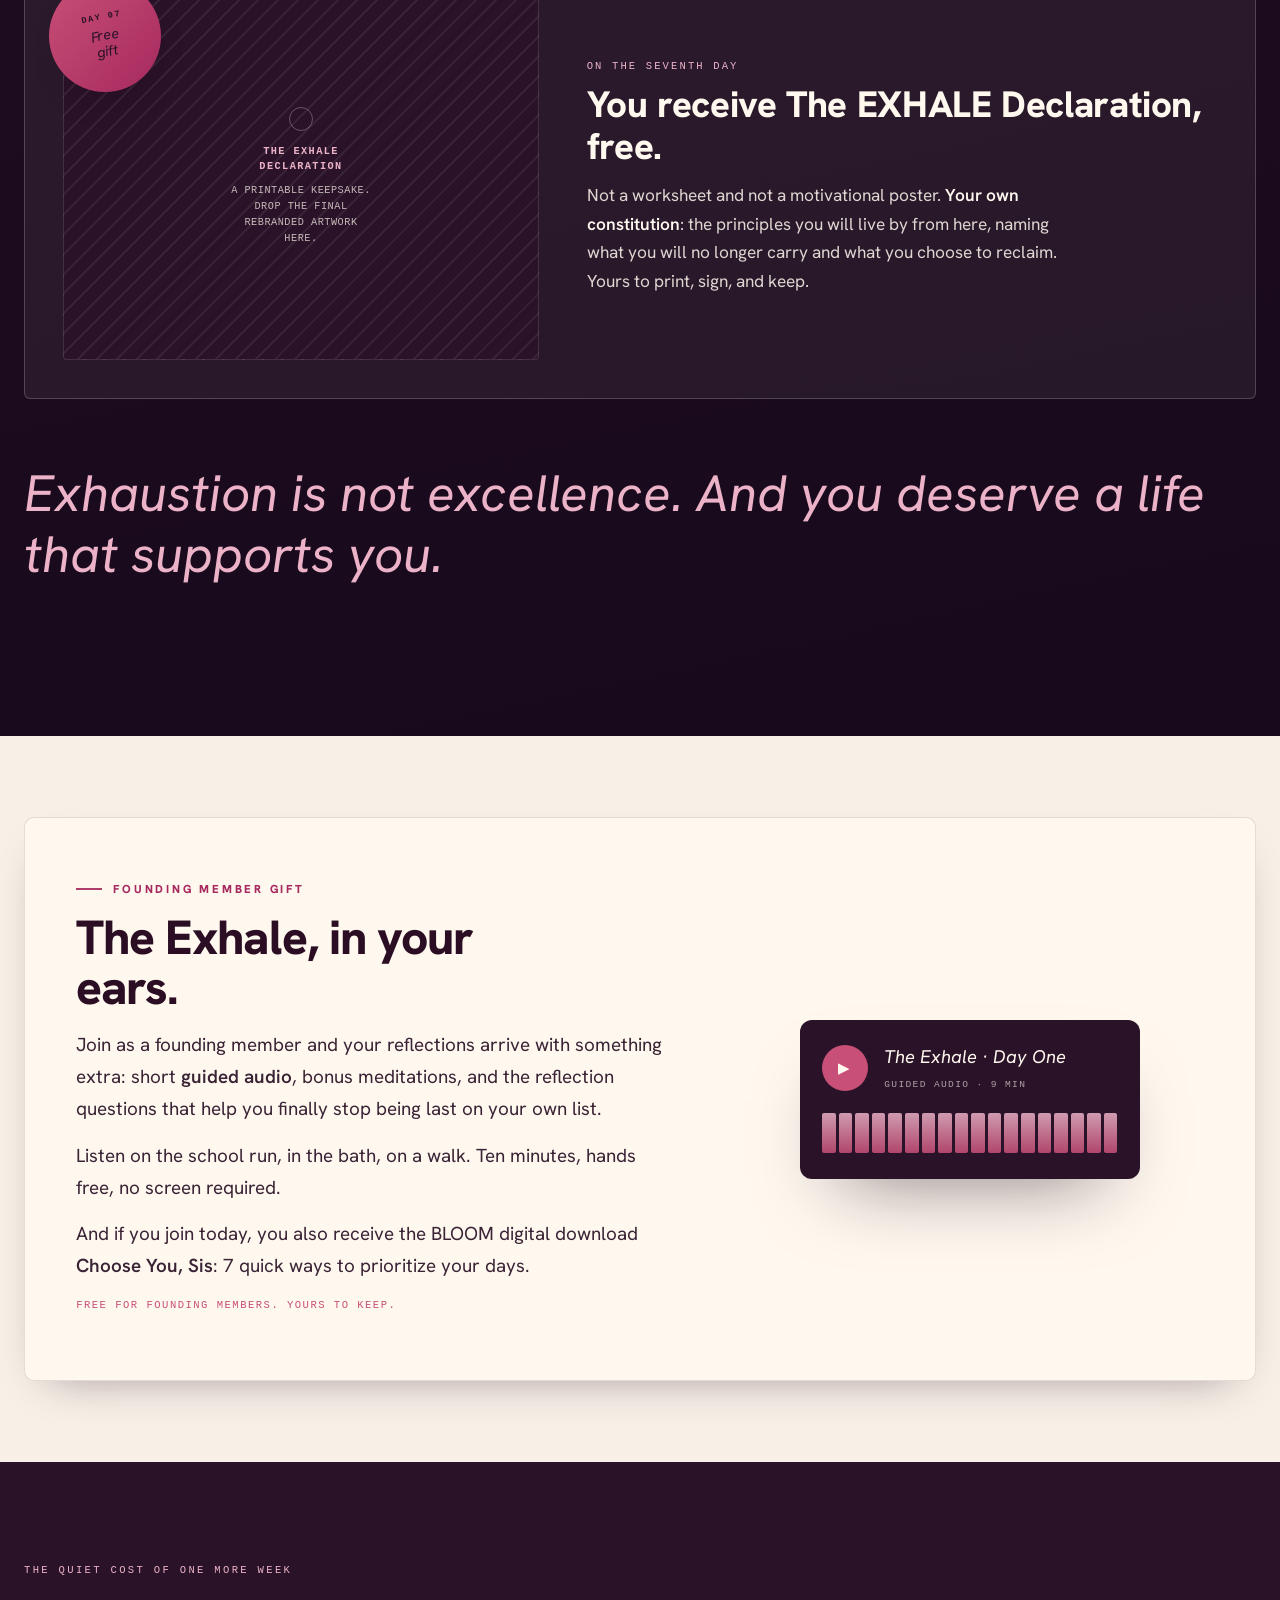
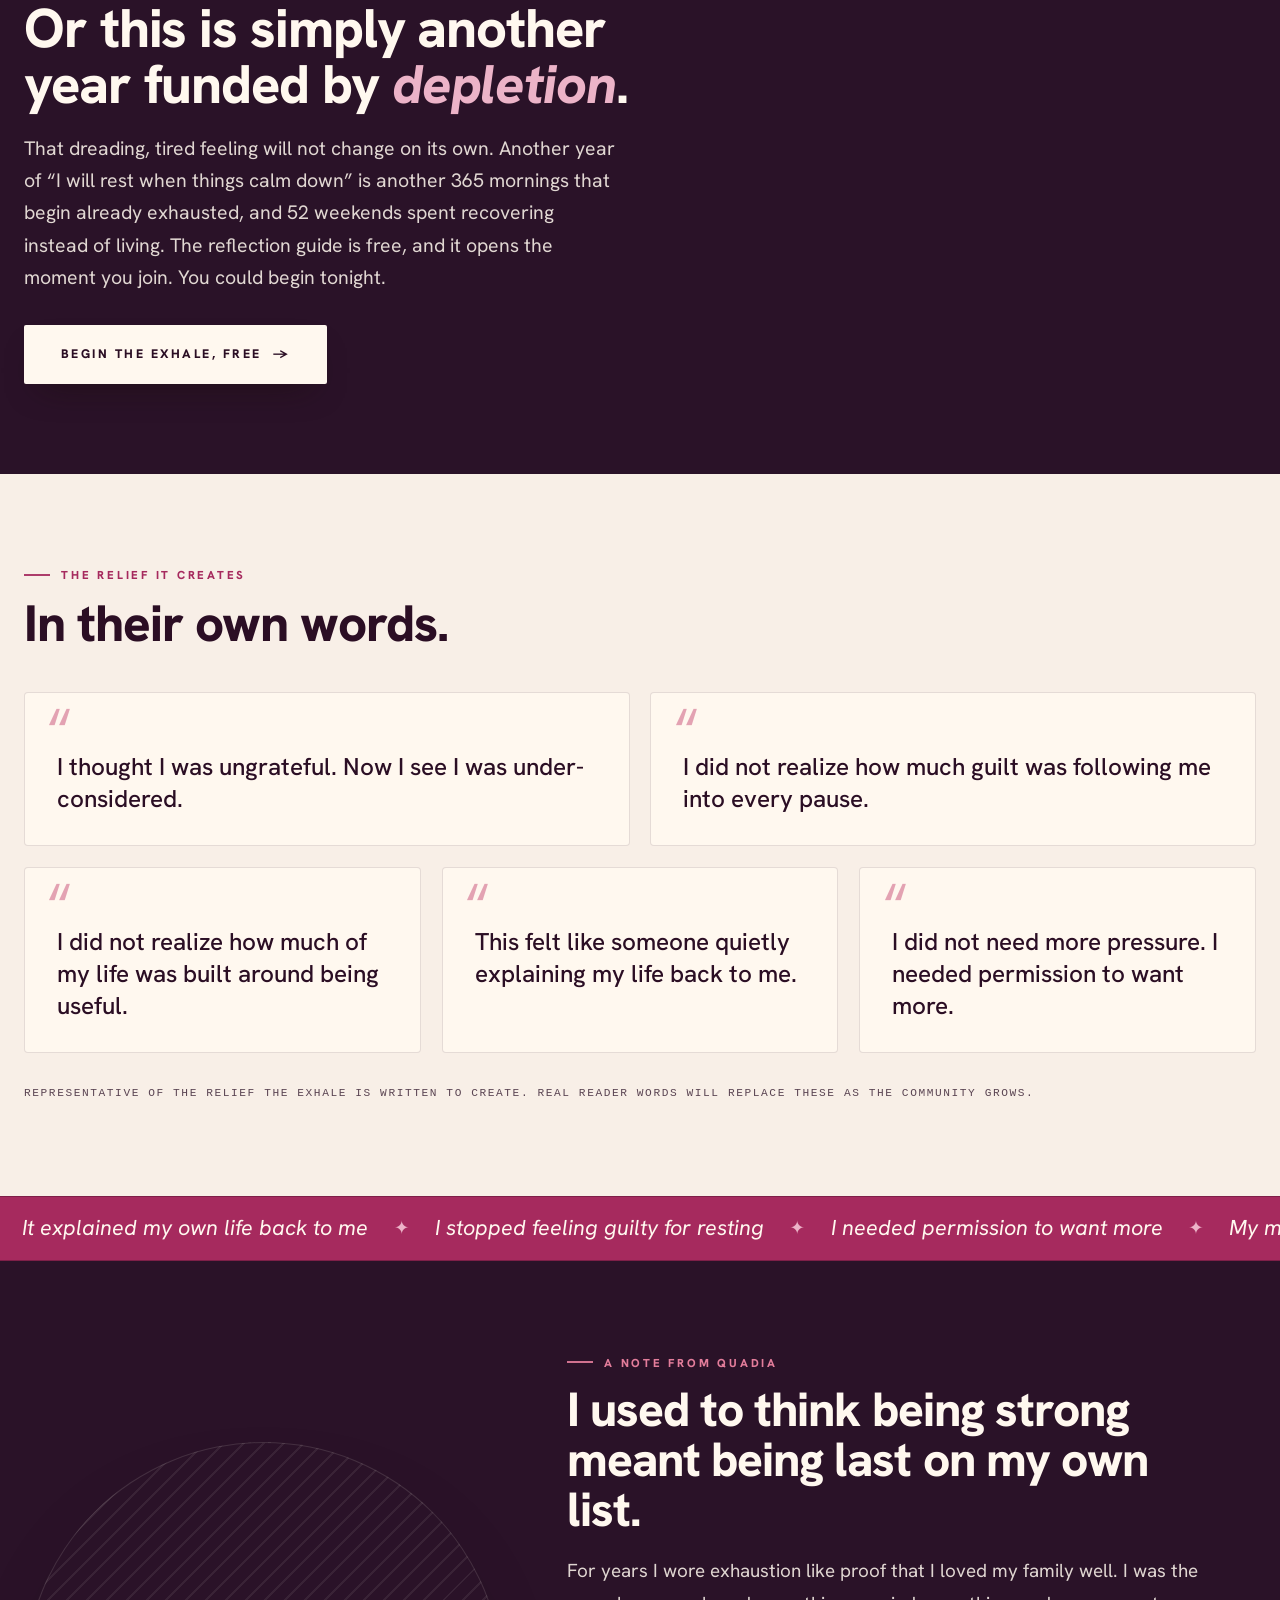
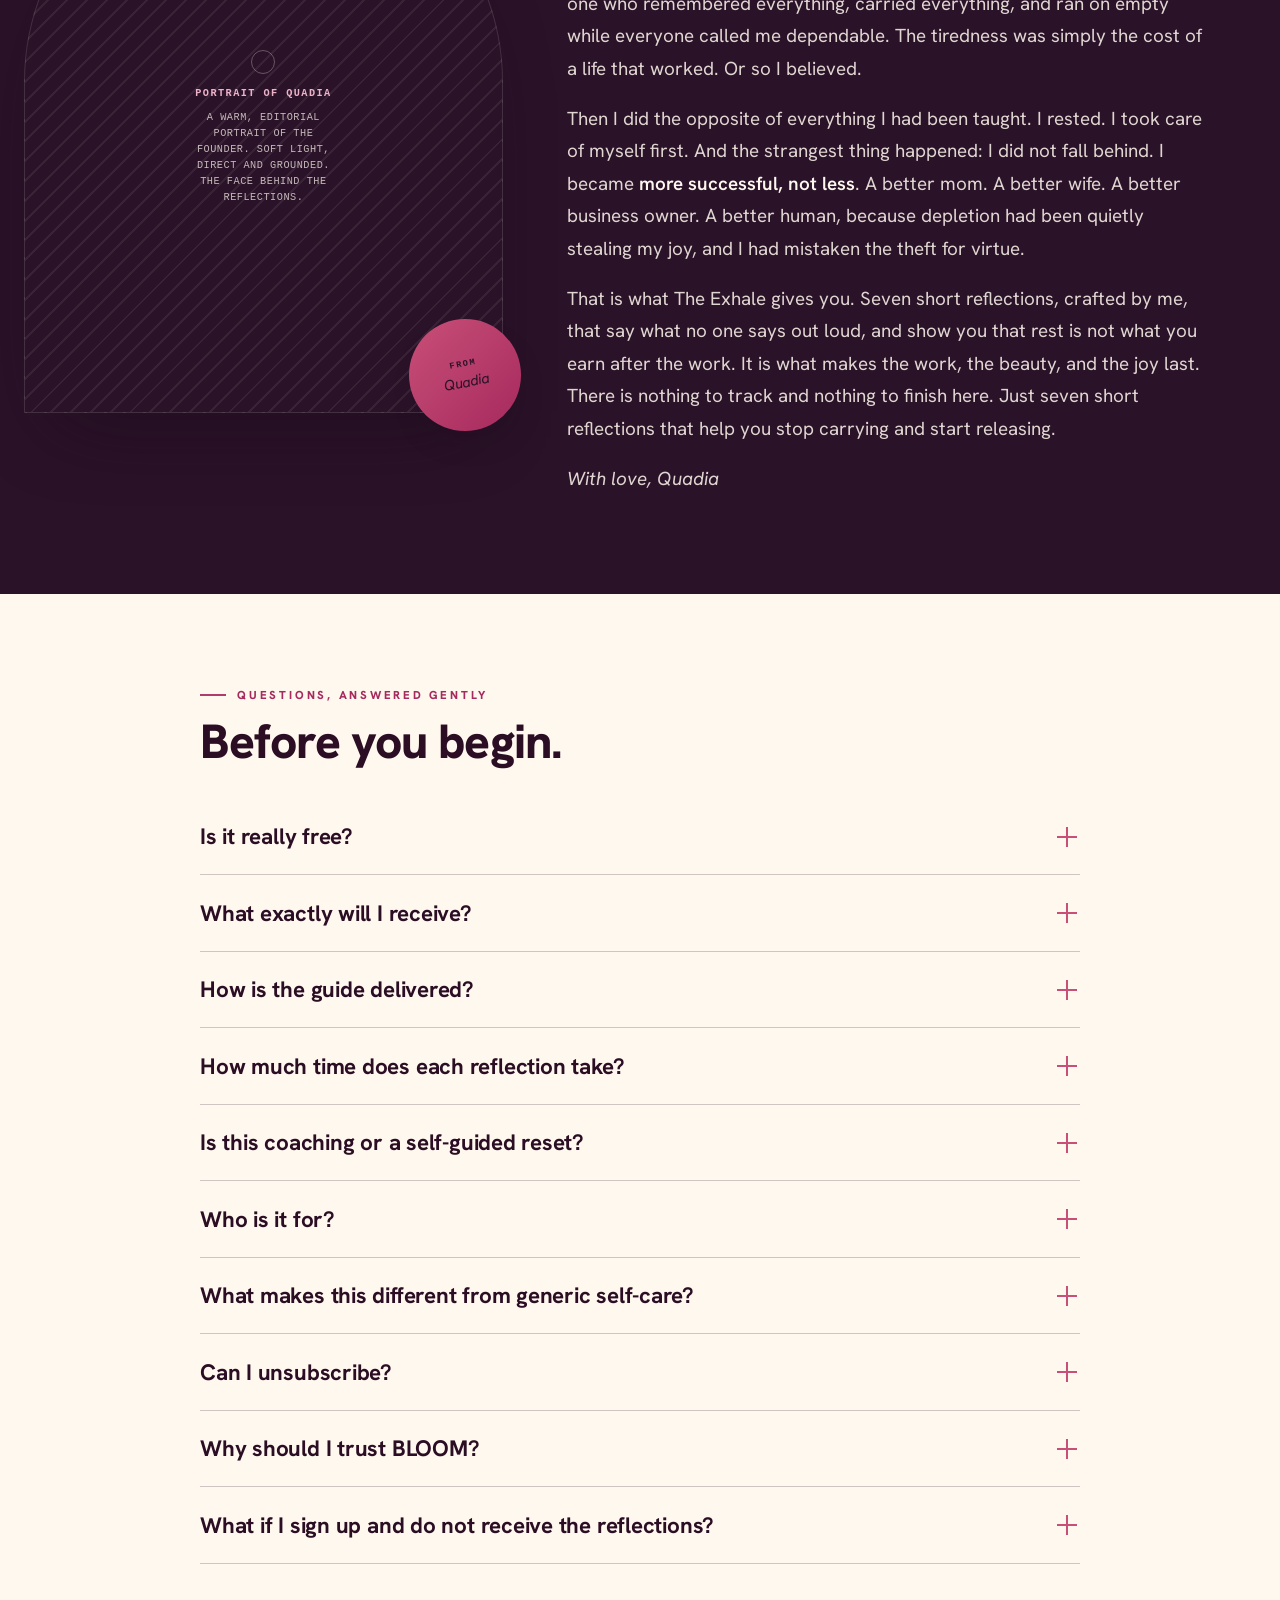
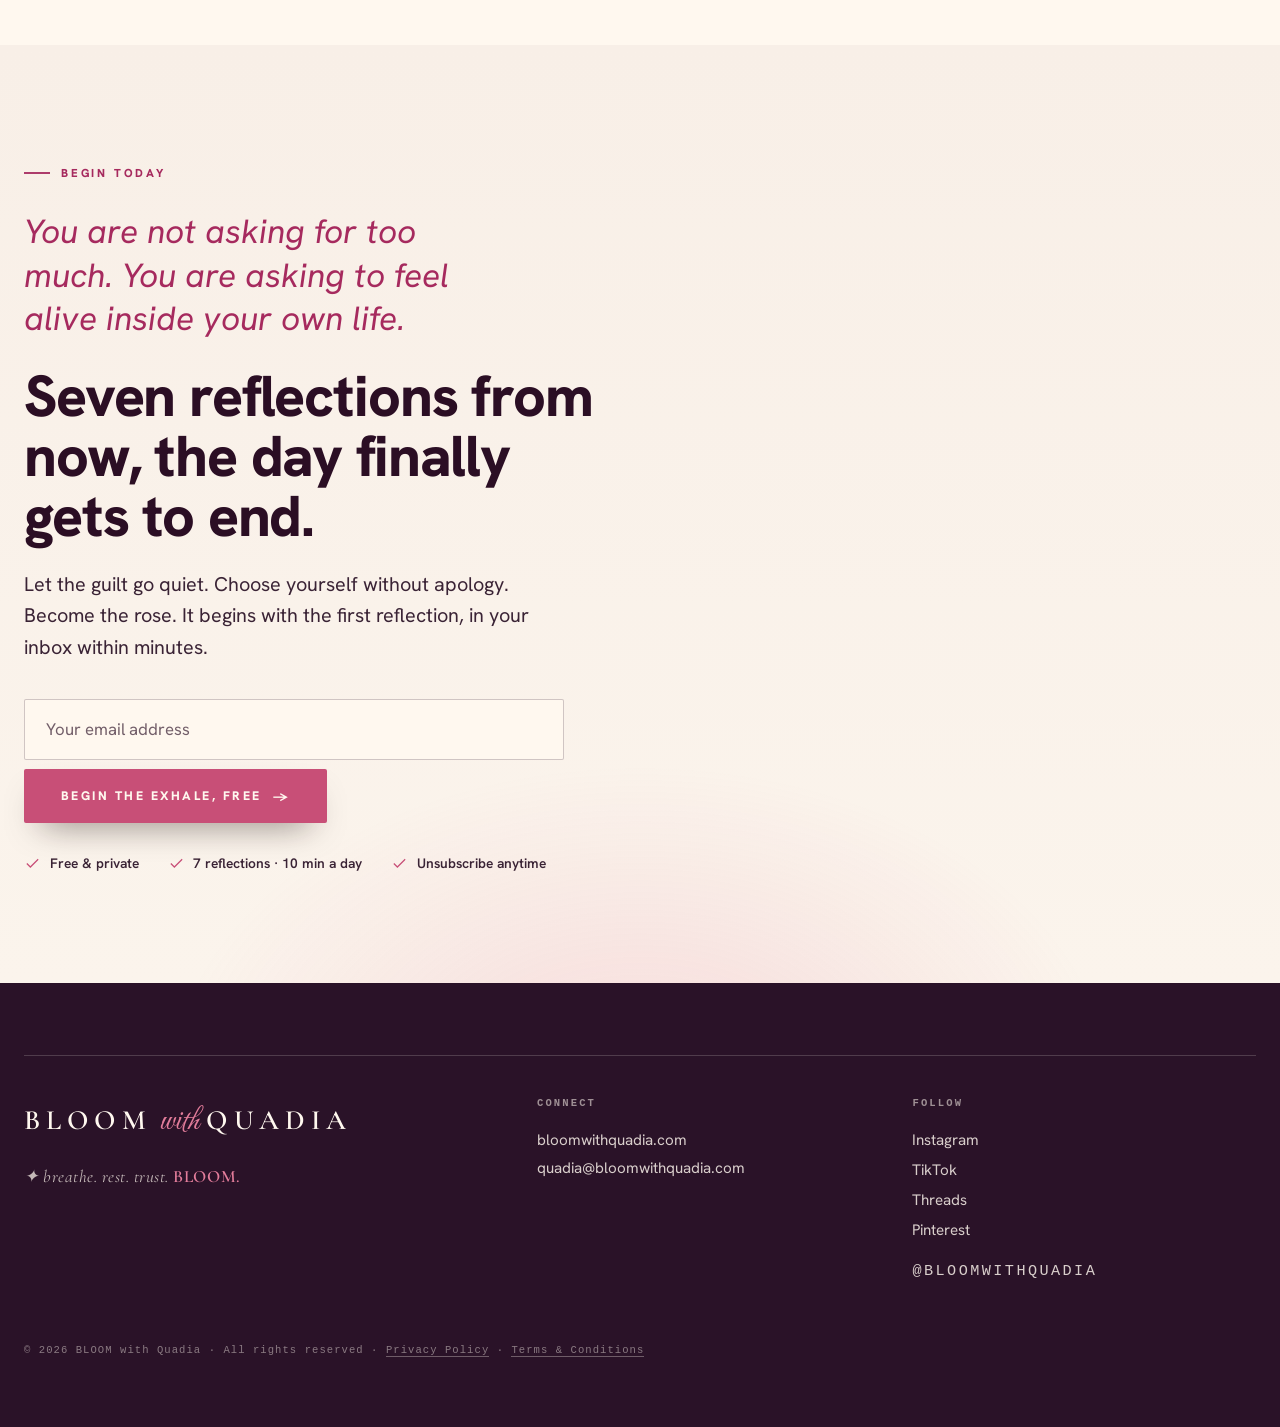
==== commit 98c7c786: "Add files via upload" ====
--- a/index.html
+++ b/index.html
@@ -4,18 +4,18 @@
 <meta charset="UTF-8" />
 <meta name="viewport" content="width=device-width, initial-scale=1.0, viewport-fit=cover" />
 <title>The Exhale · A free 7-day reset | BLOOM with Quadia</title>
-<meta name="description" content="The Exhale: a free, private 7-day reset for the successful woman who is quietly exhausted in places sleep cannot reach. Seven short letters, ten minutes a day. Begin free." />
+<meta name="description" content="The Exhale: a free, private 7-day guided reflection for ambitious women who are privately exhausted. Seven short reflections, ten minutes a day. Begin free." />
 
 <meta property="og:title" content="The Exhale · A free 7-day reset | BLOOM with Quadia" />
-<meta property="og:description" content="For the woman who still wants the life, the beauty, the impact, and the expansion, but refuses to pay for it with her body. Seven letters. Ten minutes a day. Free." />
+<meta property="og:description" content="For the woman who still wants the life, the beauty, the impact, and the expansion, but refuses to pay for it with her body. Seven reflections. Ten minutes a day. Free." />
 <meta property="og:type" content="website" />
 <!-- <meta property="og:image" content="https://YOURDOMAIN.com/share.jpg" /> -->
 
 <link rel="preconnect" href="https://fonts.googleapis.com" />
 <link rel="preconnect" href="https://fonts.gstatic.com" crossorigin />
-<link href="https://fonts.googleapis.com/css2?family=Bodoni+Moda:ital,opsz,wght@0,6..96,400;0,6..96,500;0,6..96,600;0,6..96,700;1,6..96,400;1,6..96,500;1,6..96,600&family=Hanken+Grotesk:wght@300;400;500;600;700;800&display=swap" rel="stylesheet" />
-
-<link rel="stylesheet" href="styles.css?v=9" />
+<link href="https://fonts.googleapis.com/css2?family=Bodoni+Moda:ital,opsz,wght@0,6..96,400;0,6..96,500;0,6..96,600;0,6..96,700;1,6..96,400;1,6..96,500;1,6..96,600&family=Cormorant+Garamond:wght@500;600&family=Great+Vibes&family=Hanken+Grotesk:wght@300;400;500;600;700;800&display=swap" rel="stylesheet" />
+
+<link rel="stylesheet" href="styles.css?v=13" />
 <link rel="preload" as="image" href="hero-exhale-3.png" fetchpriority="high" />
 </head>
 
@@ -27,44 +27,42 @@
       <div class="mh-track">
         <span>
           <span class="mh-i"><b>Issue 001</b> &middot; The Season of Rest</span><span class="star">✦</span>
-          <span class="mh-i">Your first letter arrives <b>within minutes</b> of joining</span><span class="star">✦</span>
+          <span class="mh-i">The full guide opens <b>the moment you join</b></span><span class="star">✦</span>
           <span class="mh-i">Free &middot; private &middot; yours to keep</span><span class="star">✦</span>
           <span class="mh-i">Exhaustion is not excellence</span><span class="star">✦</span>
         </span>
         <span>
           <span class="mh-i"><b>Issue 001</b> &middot; The Season of Rest</span><span class="star">✦</span>
-          <span class="mh-i">Your first letter arrives <b>within minutes</b> of joining</span><span class="star">✦</span>
+          <span class="mh-i">The full guide opens <b>the moment you join</b></span><span class="star">✦</span>
           <span class="mh-i">Free &middot; private &middot; yours to keep</span><span class="star">✦</span>
           <span class="mh-i">Exhaustion is not excellence</span><span class="star">✦</span>
         </span>
       </div>
     </div>
     <div class="mh-nav">
-      <a href="#top" class="mh-l">BLOOM</a>
-      <div class="mh-c"><span class="mh-issue">Issue No. 001 &nbsp;·&nbsp; The Exhale</span></div>
-      <div class="mh-r"><a href="#begin" class="mh-btn">Begin free <span aria-hidden="true">&rarr;</span></a></div>
+      <a href="#top" class="mh-l">BLOOM <span class="scr">with</span> QUADIA</a>
+      <div class="mh-c"><span class="mh-issue">The Exhale &nbsp;·&nbsp; Issue No. 001 &nbsp;·&nbsp; Free</span></div>
+      <div class="mh-r"></div>
     </div>
   </header>
 
   <!-- ============ COVER / HERO — lead with the promise ============ -->
   <section class="cover">
     <div class="wrap">
-
-      <div class="cover-head">
-        <span class="ch-title">BLOOM with Quadia</span>
-        <span class="ch-meta">The Exhale · Issue 001<br>The Season of Rest · 2026</span>
-      </div>
-
       <div class="cover-grid">
 
         <div class="cover-left">
-          <span class="label reveal" style="margin-bottom:1rem;">Free · A 7-day email reset</span>
+          <div class="cover-meta reveal">
+            <div class="cm-brand">BLOOM <span class="scr">with</span> QUADIA</div>
+            <div class="cm-line">The Exhale · Issue 001 · Free</div>
+            <div class="cm-line">A Guided Reflection to Reclaim Your Rest · 2026</div>
+          </div>
           <h1 class="wordmark reveal d1">The<span class="line2"><span class="breathe">Exhale</span></span></h1>
-          <p class="cover-hook reveal d1">For the woman who still wants the life, the beauty, the money, the impact, and the expansion, but refuses to pay for it with her body.</p>
-          <p class="cover-sub reveal d2"><strong>The Exhale is a free, 7-day email reset for high-achieving women who are privately exhausted.</strong> Ten minutes a day. You put down the guilt, rest on purpose, and lead your life from fullness, not fumes. Your first letter arrives within minutes, so you can begin tonight.</p>
+          <p class="cover-hook reveal d1">For the woman who still wants the life, the beauty, the money, the impact, and the expansion, but refuses to pay for it with her body and her well-being.</p>
+          <p class="cover-sub reveal d2"><strong>The Exhale is a free, 7-day guided reflection for ambitious women who are privately exhausted.</strong> Ten minutes a day. You put down the guilt, rest on purpose, and lead your life from fullness, not fumes. The full guide opens the moment you join, so you can begin tonight.</p>
 
           <div class="cover-cta">
-            <div class="instant reveal d3"><span class="pulse" aria-hidden="true"></span> Open now · your first letter sends the moment you join</div>
+            <div class="instant reveal d3"><span class="pulse" aria-hidden="true"></span> Open now · the full guide opens the moment you join</div>
             <!-- ============================================================
                  SIGNUP · COVER  (MailerLite — see notes at bottom of file)
             ============================================================ -->
@@ -72,10 +70,10 @@
               <input type="email" name="fields[email]" placeholder="Your email address" required aria-label="Your email address" />
               <button type="submit" class="btn btn--amber">Begin the Exhale, free <span class="arr" aria-hidden="true">&rarr;</span></button>
             </form>
-            <p class="form-note reveal d3"><b>Free and private.</b> Your first letter arrives within minutes. Unsubscribe in a single click, anytime.</p>
+            <p class="form-note reveal d3"><b>Free and private.</b> Your first reflection arrives within minutes. Unsubscribe in a single click, anytime.</p>
 
             <div class="cover-trust reveal d4">
-              <span class="ct"><b>7</b>&nbsp;short letters · 10 min a day</span>
+              <span class="ct"><b>7</b>&nbsp;short reflections · 10 min a day</span>
               <span class="ct">
                 <svg viewBox="0 0 24 24" fill="none" stroke="currentColor" stroke-width="1.6" aria-hidden="true"><rect x="4" y="10" width="16" height="11" rx="2"/><path d="M8 10V7a4 4 0 0 1 8 0v3"/></svg>
                 Private &amp; yours to keep
@@ -88,16 +86,7 @@
         <div class="cover-right reveal d2">
           <div class="cover-img">
             <div class="sticker" aria-hidden="true"><span><b>BLOOM</b>Free &amp;<br>private</span></div>
-            <img class="cover-photo ph--arch" src="hero-exhale-3.png" fetchpriority="high" decoding="async" alt="A woman in a magenta tulle gown resting in a sunlit garden beside a fountain, mid-exhale" />
-          </div>
-          <div class="coverlines">
-            <div class="cl-h">By the seventh letter</div>
-            <ul>
-              <li><span class="n">01</span> The tired finally has a name</li>
-              <li><span class="n">02</span> The guilt around rest goes quiet</li>
-              <li><span class="n">05</span> Beauty returns to ordinary days</li>
-              <li><span class="n">07</span> There is room for you, in your own life</li>
-            </ul>
+            <img class="cover-photo" src="hero-exhale-3.png" fetchpriority="high" decoding="async" alt="A woman in a magenta tulle gown resting in a sunlit garden beside a fountain, mid-exhale" />
           </div>
         </div>
 
@@ -116,7 +105,7 @@
   <!-- ============ OFFER / STAT BAR ============ -->
   <section class="idbar">
     <div class="id-grid">
-      <div class="id-cell reveal"><div class="id-n">7</div><div class="id-t">Short letters</div></div>
+      <div class="id-cell reveal"><div class="id-n">7</div><div class="id-t">Short reflections</div></div>
       <div class="id-cell reveal d1"><div class="id-n">10 min</div><div class="id-t">A quiet day, that's all</div></div>
       <div class="id-cell reveal d2"><div class="id-n">$0</div><div class="id-t">Free &middot; yours to keep</div></div>
     </div>
@@ -124,10 +113,9 @@
 
   <!-- ============ PROBLEM · name the tired ============ -->
   <section class="manifesto on-dark">
-    <span class="bignum" aria-hidden="true">01</span>
-    <div class="wrap">
-      <div class="rule reveal" style="margin-bottom:2rem; max-width:340px;">First, the part no one says out loud</div>
-      <p class="lede reveal d1">You are not bad at resting. You are carrying more than anyone has ever named.<span class="now">Including you.</span></p>
+    <div class="wrap">
+      <span class="label reveal" style="margin-bottom:2rem;">First, the part no one says out loud</span>
+      <p class="lede reveal d1">You are carrying more than anyone has ever named.<span class="now">Including you.</span></p>
       <div class="mf-foot">
         <p class="reveal">You sleep and wake up tired anyway. You finally sit down and your mind keeps working. You have built a life that looks like it works, and still, something in you feels slightly out of reach. This is not weakness, and it is not ingratitude. It is the weight of being the strong one for a very long time.</p>
         <p class="pull reveal d1">The EXHALE begins exactly here. Not with another routine. With recognition.</p>
@@ -146,13 +134,13 @@
           <span class="sticker ox" style="bottom:-18px; right:-18px;" aria-hidden="true"><span><b>NO.01</b>The<br>tired</span></span>
         </div>
         <div>
-          <div class="kick reveal"><span class="num">I</span><span class="label">Does this sound like you?</span></div>
+          <div class="kick reveal"><span class="label">Does this sound like you?</span></div>
           <h2 class="reveal d1">The tired that success does not fix.</h2>
           <div class="body">
             <p class="reveal d1">You remember everything, handle everything, anticipate everything, and quietly wonder why your own life can feel one step away.</p>
-            <p class="reveal">It is the tired of being needed, but rarely considered. Of being admired for your strength while privately craving softness. Of having a life that works, without always feeling present inside it. You are not failing at rest. You have simply never been allowed to stop.</p>
-          </div>
-          <p class="close-line reveal">The EXHALE lets you stop treating your exhaustion as a personal failure.</p>
+            <p class="reveal">It is the tired of being needed, but rarely valued. Of being admired for your strength while privately craving softness. Of having a life that works, without always feeling present inside it. You are not failing at resting and caring for yourself. You have simply never been allowed to slow down.</p>
+          </div>
+          <p class="close-line reveal">The EXHALE lets you stop treating your exhaustion as a personal failure, and gives you permission to be a woman with needs.</p>
         </div>
       </div>
     </div>
@@ -164,11 +152,10 @@
     <div class="wrap">
       <span class="label reveal">The BLOOM Model</span>
       <div class="cx-tagline reveal">For ambitious women who rest.</div>
-      <p class="cx-lead reveal d1">A woman who lives by it does not apologize for conserving herself. She does not mistake stillness for <em>insignificance</em>.</p>
+      <p class="cx-lead reveal d1">A woman who rests and tends to herself does not apologize for conserving her energy. She does not mistake stillness for <em>insignificance</em>.</p>
       <div class="cx-grid">
         <div class="cx-body reveal d1">
-          <p>She understands that her body belongs to the rhythm of life, not the economy of self-neglect. This is not about doing less.</p>
-          <p>It is about becoming a woman whose <strong>beauty, ambition, clarity, delight, and power are no longer funded by depletion</strong>.</p>
+          <p>She understands that her body belongs to the rhythm of life, not the economy of self-neglect. This is not about doing less. It is about becoming a woman whose <strong>beauty, ambition, clarity, delight, and power are no longer funded by depletion</strong>.</p>
           <p class="cx-mid">Rest is the condition that makes ambition sustainable, beautiful, and whole.</p>
         </div>
         <div>
@@ -178,7 +165,7 @@
             <li>Powerful <b>without being hardened</b>.</li>
             <li>Productive <b>without being depleted</b>.</li>
             <li>Beautiful <b>without being shallow</b>.</li>
-            <li>Peaceful <b>without being insignificant</b>.</li>
+            <li>Peaceful <b>without being anxious</b>.</li>
           </ul>
         </div>
       </div>
@@ -189,9 +176,9 @@
   <section class="how">
     <div class="wrap">
       <div class="how-head">
-        <span class="label reveal">No. III · How it works</span>
+        <span class="label reveal">How it works</span>
         <h2 class="reveal d1">Three steps. Then you simply begin.</h2>
-        <p class="reveal d1">Nothing to schedule. Nothing to manage. The seven letters were written to give you peace of mind, not another task.</p>
+        <p class="reveal d1">Nothing to schedule. Nothing to manage. The Exhale was written to give you peace of mind, not another task. The whole guide is yours the second you join.</p>
       </div>
       <div class="how-grid">
         <div class="how-step reveal">
@@ -201,13 +188,13 @@
         </div>
         <div class="how-step reveal d1">
           <div class="hs-n">2</div>
-          <h3>Your first letter arrives</h3>
-          <p>Within minutes, the first of seven short letters arrives. One tap opens The Exhale: a beautiful page, not a clumsy PDF, that saves to your home screen and opens at 2am or 2pm, right from your phone.</p>
+          <h3>The full guide, instantly</h3>
+          <p>The moment you join, the entire Exhale opens. One tap, no waiting, no clumsy PDF: a beautiful page that saves to your home screen and opens at 2am or 2pm, right from your phone. You can start Day One tonight.</p>
         </div>
         <div class="how-step reveal d2">
           <div class="hs-n">3</div>
-          <h3>Ten quiet minutes a day</h3>
-          <p>One letter a day for seven days. By the seventh, the guilt is quieter, your mind is calmer, and you have proof that resting cost you nothing.</p>
+          <h3>A companion email each day</h3>
+          <p>Each morning for seven days, a short reflection lands in your inbox to walk you into that day's breath. By the seventh, the guilt is quieter, your mind is calmer, and you have proof that resting increases your capacity. It does not diminish it.</p>
         </div>
       </div>
       <div class="how-foot reveal d2">
@@ -225,14 +212,15 @@
   <section class="breaths on-dark" id="inside">
     <div class="wrap">
       <div class="bx-head">
-        <span class="valueline reveal">The free 7-day reset</span>
+        <span class="valueline reveal">The free 7-day reflection</span>
         <h2 class="reveal d1" style="margin-top:1rem;">Seven Breaths</h2>
-        <p class="reveal d1">Seven days. Seven short letters. Each one returns something the years quietly took, and by the end you do not feel busier. You feel like yourself.</p>
+        <p class="reveal d1">Seven days. Seven short reflections. Each one returns something the years quietly took, and by the end you do not feel busier. You feel awakened.</p>
       </div>
 
       <div class="qfeature reveal">
         <p>“Only human beings have mistaken constant exertion for virtue. Perhaps your exhaustion is not evidence that you are failing. Perhaps it is evidence that you have been attempting to live outside the architecture of creation.”</p>
         <div class="qby">From Day One · Breathe</div>
+        <div class="qby-name">Quadia<span>Founder of BLOOM</span></div>
       </div>
 
       <div class="verses">
@@ -242,7 +230,7 @@
         <div class="verse reveal"><div class="vn">IV</div><div><div class="vt">Receive</div><div class="vd">You let nourishment, help, and delight back in without apology, so you give from fullness instead of fumes.</div></div></div>
         <div class="verse reveal"><div class="vn">V</div><div><div class="vt">Beauty</div><div class="vd">You stop postponing beauty for a someday that never comes. An ordinary Tuesday becomes an occasion worth dressing for.</div></div></div>
         <div class="verse reveal"><div class="vn">VI</div><div><div class="vt">Bloom</div><div class="vd">You stop negotiating yourself smaller and let yourself be fully seen, in your work, your style, and your voice.</div></div></div>
-        <div class="verse final reveal"><div class="vn">VII</div><div><div class="vt">The Declaration</div><div class="vd">You put it all into words and sign The EXHALE Declaration, the governing philosophy of the woman you already are.</div></div></div>
+        <div class="verse final reveal"><div class="vn">VII</div><div><div class="vt">The Declaration</div><div class="vd">You put it all into words and sign The EXHALE Declaration, the governing philosophy of the woman you already were. You just needed a reminder.</div></div></div>
       </div>
 
       <div class="decl reveal">
@@ -260,7 +248,7 @@
       </div>
 
       <div class="creed">
-        <p class="gospel reveal">Exhaustion is not excellence.</p>
+        <p class="gospel reveal">Exhaustion is not excellence. And you deserve a life that supports you.</p>
       </div>
     </div>
   </section>
@@ -270,11 +258,12 @@
     <div class="wrap">
       <div class="bonus-card">
         <div class="bonus-body reveal">
-          <span class="label">Founding Reader Gift · Issue 001</span>
+          <span class="label">Founding Member Gift</span>
           <h2>The Exhale, in your ears.</h2>
-          <p>Join as a founding reader and your letters arrive with something extra: short <strong>guided audio</strong>, bonus meditations, and the reflection questions that help you finally stop being last on your own list.</p>
+          <p>Join as a founding member and your reflections arrive with something extra: short <strong>guided audio</strong>, bonus meditations, and the reflection questions that help you finally stop being last on your own list.</p>
           <p>Listen on the school run, in the bath, on a walk. Ten minutes, hands free, no screen required.</p>
-          <p class="bonus-note">Free for Issue 001 readers. Yours to keep.</p>
+          <p>And if you join today, you also receive the BLOOM digital download <strong>Choose You, Sis</strong>: 7 quick ways to prioritize your days.</p>
+          <p class="bonus-note">Free for founding members. Yours to keep.</p>
         </div>
         <div class="bonus-media reveal d1">
           <div class="audio-card">
@@ -299,7 +288,7 @@
     <div class="wrap">
       <span class="cw-k reveal">The quiet cost of one more week</span>
       <h2 class="reveal d1">Or this is simply another year funded by <em>depletion</em>.</h2>
-      <p class="reveal d1">Nothing about the tired changes on its own. Another year of “I will rest when things calm down” is another 365 mornings that begin already tired, and 52 weekends spent recovering instead of living. The reset is free, and the first letter sends the moment you join. You could begin tonight.</p>
+      <p class="reveal d1">That dreading, tired feeling will not change on its own. Another year of “I will rest when things calm down” is another 365 mornings that begin already exhausted, and 52 weekends spent recovering instead of living. The reflection guide is free, and it opens the moment you join. You could begin tonight.</p>
       <a href="#begin" class="btn btn--cream reveal d2">Begin the Exhale, free <span class="arr" aria-hidden="true">&rarr;</span></a>
     </div>
   </section>
@@ -307,7 +296,7 @@
   <!-- ============ PROOF · the relief it creates ============ -->
   <section class="voices">
     <div class="wrap">
-      <span class="label reveal">No. V · The relief it creates</span>
+      <span class="label reveal">The relief it creates</span>
       <h2 class="v-head reveal d1" style="margin-top:0.7rem;">In their own words.</h2>
       <div class="v-grid">
         <div class="vbox reveal"><p>I thought I was ungrateful. Now I see I was under-considered.</p></div>
@@ -334,16 +323,16 @@
       <div class="fd-grid">
         <div class="fd-media reveal">
           <div class="ph noir ph--arch" role="img" aria-label="Portrait of Quadia placeholder">
-            <span class="ph-label"><b>Portrait of Quadia</b>A warm, editorial portrait of the founder. Soft light, direct and grounded. The face behind the letters.</span>
+            <span class="ph-label"><b>Portrait of Quadia</b>A warm, editorial portrait of the founder. Soft light, direct and grounded. The face behind the reflections.</span>
           </div>
           <span class="sticker" style="bottom:-18px; right:-18px;" aria-hidden="true"><span><b>FROM</b>Quadia</span></span>
         </div>
         <div class="fd-body">
-          <span class="label reveal">No. VI &middot; A note from Quadia</span>
+          <span class="label reveal">A note from Quadia</span>
           <h2 class="reveal d1">I used to think being strong meant being last on my own list.</h2>
           <p class="reveal d1">For years I wore exhaustion like proof that I loved my family well. I was the one who remembered everything, carried everything, and ran on empty while everyone called me dependable. The tiredness was simply the cost of a life that worked. Or so I believed.</p>
           <p class="reveal">Then I did the opposite of everything I had been taught. I rested. I took care of myself first. And the strangest thing happened: I did not fall behind. I became <strong>more successful, not less</strong>. A better mom. A better wife. A better business owner. A better human, because depletion had been quietly stealing my joy, and I had mistaken the theft for virtue.</p>
-          <p class="reveal">That is what The Exhale gives you. Seven short letters that say what no one says out loud, and show you that rest is not what you earn after the work. It is what makes the work, the beauty, and the joy last. There is nothing to track and nothing to finish here. Just seven short letters that take something off your plate.</p>
+          <p class="reveal">That is what The Exhale gives you. Seven short reflections, crafted by me, that say what no one says out loud, and show you that rest is not what you earn after the work. It is what makes the work, the beauty, and the joy last. There is nothing to track and nothing to finish here. Just seven short reflections that help you stop carrying and start releasing.</p>
           <p class="fd-sign reveal">With love, Quadia</p>
         </div>
       </div>
@@ -353,29 +342,29 @@
   <!-- ============ FAQ ============ -->
   <section class="faq">
     <div class="faq-inner">
-      <span class="label reveal">No. VII · Questions, answered gently</span>
+      <span class="label reveal">Questions, answered gently</span>
       <h2 class="reveal d1" style="font-size:clamp(2rem,4.4vw,3rem); margin:0.7rem 0 2rem;">Before you begin.</h2>
 
       <details class="qa reveal"><summary>Is it really free?<span class="ico" aria-hidden="true"></span></summary><div class="ans"><p>Yes. The EXHALE is free, private, and yours to keep. There is no card, no trial, and no upsell hiding at the end. It is simply a gift from Quadia to women who have carried enough.</p></div></details>
-      <details class="qa reveal"><summary>What exactly will I receive?<span class="ico" aria-hidden="true"></span></summary><div class="ans"><p>Seven short, reflective letters delivered to your inbox, one a day, plus access to your private BLOOM space where the full guide lives. Founding readers also receive bonus guided audio, meditations, and reflection questions. Each letter names one reason rest has felt out of reach and offers one small shift.</p></div></details>
-      <details class="qa reveal"><summary>How is the guide delivered?<span class="ico" aria-hidden="true"></span></summary><div class="ans"><p>By email. After you sign up, the first letter arrives within minutes, and the rest follow gently over the days that follow. The complete guide also lives in your private BLOOM space, yours to return to anytime.</p></div></details>
-      <details class="qa reveal"><summary>How much time does each letter take?<span class="ico" aria-hidden="true"></span></summary><div class="ans"><p>A quiet ten minutes. The letters are short on purpose, designed to give relief, never to become another item on your list.</p></div></details>
+      <details class="qa reveal"><summary>What exactly will I receive?<span class="ico" aria-hidden="true"></span></summary><div class="ans"><p>Seven short, reflective reflections delivered to your inbox, one a day, plus access to your private BLOOM space where the full guide lives. Founding readers also receive bonus guided audio, meditations, and reflection questions. Each reflection names one reason rest has felt out of reach and offers one small shift.</p></div></details>
+      <details class="qa reveal"><summary>How is the guide delivered?<span class="ico" aria-hidden="true"></span></summary><div class="ans"><p>The moment you join, the full guide opens instantly: a private web page (no PDF) that saves to your home screen. Then a short companion email arrives each morning for seven days to walk you through it. The complete guide lives in your private BLOOM space, yours to return to anytime.</p></div></details>
+      <details class="qa reveal"><summary>How much time does each reflection take?<span class="ico" aria-hidden="true"></span></summary><div class="ans"><p>A quiet ten minutes. The reflections are short on purpose, designed to give relief, never to become another item on your list.</p></div></details>
       <details class="qa reveal"><summary>Is this coaching or a self-guided reset?<span class="ico" aria-hidden="true"></span></summary><div class="ans"><p>The EXHALE is self-guided. It is a private guide you move through at your own pace. Coaching with Quadia is a separate experience, for women who want to go further.</p></div></details>
       <details class="qa reveal"><summary>Who is it for?<span class="ico" aria-hidden="true"></span></summary><div class="ans"><p>For the woman who has carried everything for a long time. She is successful and capable, and still tired in places sleep cannot reach. Often she is forty or beyond, and ready to put herself back on her own list.</p></div></details>
       <details class="qa reveal"><summary>What makes this different from generic self-care?<span class="ico" aria-hidden="true"></span></summary><div class="ans"><p>It does not add to your list. Instead of telling you to do more, it helps you understand why you are tired, and gives you permission to stop carrying the whole day.</p></div></details>
-      <details class="qa reveal"><summary>Can I unsubscribe?<span class="ico" aria-hidden="true"></span></summary><div class="ans"><p>Anytime, in a single click. A link sits at the bottom of every letter. There is no pressure here, ever.</p></div></details>
+      <details class="qa reveal"><summary>Can I unsubscribe?<span class="ico" aria-hidden="true"></span></summary><div class="ans"><p>Anytime, in a single click. A link sits at the bottom of every reflection. There is no pressure here, ever.</p></div></details>
       <details class="qa reveal"><summary>Why should I trust BLOOM?<span class="ico" aria-hidden="true"></span></summary><div class="ans"><p>BLOOM with Quadia was created for women who were taught that endurance was the same thing as excellence. Every word is written to relieve, never to pressure, and nothing here asks you to perform.</p></div></details>
-      <details class="qa reveal"><summary>What if I sign up and do not receive the letters?<span class="ico" aria-hidden="true"></span></summary><div class="ans"><p>Check your spam or promotions folder first, and add <a href="/cdn-cgi/l/email-protection" class="__cf_email__" data-cfemail="52232733363b3312303e3d3d3f253b263a232733363b337c313d3f">[email&#160;protected]</a> to your contacts. If it still has not arrived, write to that address and we will make sure it reaches you.</p></div></details>
+      <details class="qa reveal"><summary>What if I sign up and do not receive the reflections?<span class="ico" aria-hidden="true"></span></summary><div class="ans"><p>Check your spam or promotions folder first, and add quadia@bloomwithquadia.com to your contacts. If it still has not arrived, write to that address and we will make sure it reaches you.</p></div></details>
     </div>
   </section>
 
   <!-- ============ CLOSER · recap the transformation, then the ask ============ -->
   <section class="closer" id="begin">
     <div class="wrap">
-      <span class="label reveal">Issue 001 · Begin today</span>
+      <span class="label reveal">Begin today</span>
       <p class="affirm reveal d1">You are not asking for too much. You are asking to feel alive inside your own life.</p>
-      <h2 class="reveal d1">Seven letters from now, the day finally gets to end.</h2>
-      <p class="lead reveal d2">Let the guilt go quiet. Choose yourself without apology. Become the rose. It begins with the first letter, in your inbox within minutes.</p>
+      <h2 class="reveal d1">Seven reflections from now, the day finally gets to end.</h2>
+      <p class="lead reveal d2">Let the guilt go quiet. Choose yourself without apology. Become the rose. It begins with the first reflection, in your inbox within minutes.</p>
 
       <!-- ============================================================
            SIGNUP · CLOSER  (same wiring as the cover form)
@@ -386,7 +375,7 @@
       </form>
       <div class="reassure reveal d2">
         <span class="ra"><svg viewBox="0 0 24 24" fill="none" stroke="currentColor" stroke-width="1.7" aria-hidden="true"><path d="M20 6 9 17l-5-5"/></svg> Free &amp; private</span>
-        <span class="ra"><svg viewBox="0 0 24 24" fill="none" stroke="currentColor" stroke-width="1.7" aria-hidden="true"><path d="M20 6 9 17l-5-5"/></svg> 7 letters · 10 min a day</span>
+        <span class="ra"><svg viewBox="0 0 24 24" fill="none" stroke="currentColor" stroke-width="1.7" aria-hidden="true"><path d="M20 6 9 17l-5-5"/></svg> 7 reflections · 10 min a day</span>
         <span class="ra"><svg viewBox="0 0 24 24" fill="none" stroke="currentColor" stroke-width="1.7" aria-hidden="true"><path d="M20 6 9 17l-5-5"/></svg> Unsubscribe anytime</span>
       </div>
     </div>
@@ -397,27 +386,33 @@
     <div class="wrap">
       <div class="col-grid">
         <div>
-          <div class="fmark">BLOOM</div>
-          <div class="fsub">with Quadia · The Exhale</div>
+          <div class="flock">BLOOM <span class="fscript">with</span> QUADIA</div>
+          <div class="ftag">✦ breathe. rest. trust. <span>BLOOM.</span></div>
         </div>
         <div class="fcol">
-          <h4>Contact</h4>
-          <a href="/cdn-cgi/l/email-protection#4c3d392d28252d0c2e202323213b2538243d392d28252d622f2321"><span class="__cf_email__" data-cfemail="72030713161b1332101e1d1d1f051b061a030713161b135c111d1f">[email&#160;protected]</span></a>
-          <p>Questions answered gently.</p>
+          <h4>Connect</h4>
+          <a href="https://bloomwithquadia.com">bloomwithquadia.com</a>
+          <a href="mailto:quadia@bloomwithquadia.com">quadia@bloomwithquadia.com</a>
         </div>
         <div class="fcol">
-          <h4>The creed</h4>
-          <p>Exhaustion is not excellence.<br>Rest is your birthright.</p>
-        </div>
-      </div>
-      <p class="fcopy">&copy; 2026 BLOOM with Quadia · All rights reserved · <a href="privacy.html" style="color:inherit;border-bottom:1px solid rgba(244,234,217,0.32)">Privacy Policy</a> · <a href="terms.html" style="color:inherit;border-bottom:1px solid rgba(244,234,217,0.32)">Terms &amp; Conditions</a></p>
+          <h4>Follow</h4>
+          <div class="fsocials">
+            <a href="https://instagram.com/bloomwithquadia">Instagram</a>
+            <a href="https://tiktok.com/@bloomwithquadia">TikTok</a>
+            <a href="https://threads.net/@bloomwithquadia">Threads</a>
+            <a href="https://pinterest.com/bloomwithquadia">Pinterest</a>
+          </div>
+          <p class="fhandle">@bloomwithquadia</p>
+        </div>
+      </div>
+      <p class="fcopy">&copy; 2026 BLOOM with Quadia &middot; All rights reserved &middot; <a href="privacy.html" style="color:inherit;border-bottom:1px solid rgba(255,248,239,0.32)">Privacy Policy</a> &middot; <a href="terms.html" style="color:inherit;border-bottom:1px solid rgba(255,248,239,0.32)">Terms &amp; Conditions</a></p>
     </div>
   </footer>
 
   <!-- ============ MOBILE STICKY CTA ============ -->
   <div class="m-cta"><a href="#begin">Begin the Exhale, free</a></div>
 
-  <script data-cfasync="false" src="/cdn-cgi/scripts/5c5dd728/cloudflare-static/email-decode.min.js"></script><script src="script.js?v=2"></script>
+  <script src="script.js?v=2"></script>
 
   <!-- =====================================================================
        MAILERLITE · SETUP NOTES  (safe to delete this comment block)
--- a/styles.css
+++ b/styles.css
@@ -2,49 +2,49 @@
    THE EXHALE — Issue 001  ·  BLOOM with Quadia
    A luxury zine / field guide to rest.  "The Rose Era" palette.
    Rose / raspberry + wine + deep plum-aubergine + blush + warm gold
-   Type: Bodoni Moda (display) · Hanken Grotesk (body/labels) · mono (zine captions)
+   Type: Hanken Grotesk — heavy 800 (display) · medium 500 (subheads) · light 300 (voice) · mono (captions)
    ===================================================================== */
 
 :root {
-  /* ---- blush-cream paper ---- */
-  --ivory:    #F4E7DD;
-  --ivory-2:  #F8EEE6;
-  --paper:    #FCF5EF;
-
-  /* ---- wine / burgundy ---- */
-  --oxblood:  #531B45;
-  --oxblood-2:#3A0F30;
-
-  /* ---- deep plum-aubergine (drama / dark) ---- */
-  --noir:     #251235;
+  /* ---- cream paper (exact brand) ---- */
+  --ivory:    #F8EFE7;   /* page background */
+  --ivory-2:  #FBF4EC;
+  --paper:    #FFF8EF;   /* cards, lightest surface */
+
+  /* ---- berry (mid accent dark) ---- */
+  --oxblood:  #A62A5E;
+  --oxblood-2:#7E1F48;
+
+  /* ---- plum (drama / dark) ---- */
+  --noir:     #2A1228;
   --noir-2:   #160718;
 
-  /* ---- ROSE accent (primary, display) — replaces amber role ---- */
-  --amber:    #C8466E;   /* rose pink (primary) */
-  --amber-2:  #D06E8E;   /* mid pink */
-  --amber-3:  #ECB2C6;   /* blush pink */
-  --amber-soft: rgba(200, 70, 110, 0.13);
-
-  /* ---- GOLD accent (secondary, labels / metallic) ---- */
-  --gold:     #9C7A38;   /* readable gold for label text */
-  --gold-2:   #C6A063;   /* metallic fill */
-  --gold-3:   #E2C68F;   /* light gold on dark */
+  /* ---- ROSE accent (primary) ---- */
+  --amber:    #C84F77;   /* rose, primary CTA */
+  --amber-2:  #E37D9B;   /* soft rose */
+  --amber-3:  #ECB3C8;   /* blush pink on dark */
+  --amber-soft: rgba(200, 79, 119, 0.14);
+
+  /* ---- labels / badges (berry + rose, no gold) ---- */
+  --gold:     #A62A5E;   /* labels on light (berry) */
+  --gold-2:   #C84F77;   /* badge fill (rose) */
+  --gold-3:   #E37D9B;   /* labels on dark (soft rose) */
 
   /* ---- plum ink ---- */
-  --ink:      #271324;   /* headlines */
-  --ink-body: #36202E;   /* body — high contrast on blush */
-  --ink-mute: #79505C;   /* captions only */
-
-  --cream:    #F6ECE4;
-  --cream-2:  #E9D3CB;
-
-  --line:     rgba(39, 19, 36, 0.24);
-  --line-soft:rgba(39, 19, 36, 0.12);
+  --ink:      #2B0E24;   /* headlines (deep plum) */
+  --ink-body: #3A2335;   /* body */
+  --ink-mute: #5A4452;   /* mauve captions */
+
+  --cream:    #FFF8EF;
+  --cream-2:  #F4DBE5;   /* soft blush fill */
+
+  --line:     rgba(43, 14, 36, 0.22);
+  --line-soft:rgba(43, 14, 36, 0.12);
 
   --maxw: 1320px;
   --ease: cubic-bezier(0.22, 0.61, 0.27, 1);
-  --shadow: 0 38px 80px -40px rgba(36, 16, 25, 0.6);
-  --shadow-s: 0 18px 44px -26px rgba(36, 16, 25, 0.5);
+  --shadow: 0 38px 80px -40px rgba(22, 7, 24, 0.55);
+  --shadow-s: 0 18px 44px -26px rgba(22, 7, 24, 0.46);
   --mono: ui-monospace, "SFMono-Regular", Menlo, "Roboto Mono", monospace;
 }
 
@@ -66,18 +66,18 @@
 
 img { max-width: 100%; display: block; }
 a { color: inherit; text-decoration: none; }
-::selection { background: rgba(200, 70, 110, 0.24); color: var(--ink); }
+::selection { background: rgba(200, 79, 119, 0.26); color: var(--ink); }
 
 .wrap { width: min(var(--maxw), calc(100% - 3rem)); margin-inline: auto; }
 .wrap-tight { width: min(1040px, calc(100% - 3rem)); margin-inline: auto; }
 
 /* ---------------- TYPE PRIMITIVES ---------------- */
-h1, h2, h3 { margin: 0; font-family: "Bodoni Moda", serif; color: var(--ink); font-weight: 500; line-height: 0.98; letter-spacing: -0.015em; }
+h1, h2, h3 { margin: 0; font-family: "Hanken Grotesk", system-ui, sans-serif; color: var(--ink); font-weight: 800; line-height: 1.04; letter-spacing: -0.02em; }
 em, .ital { font-style: italic; }
 strong { font-weight: 600; color: inherit; }
 .amber { color: var(--amber); }
-.serif { font-family: "Bodoni Moda", serif; }
-.sital { font-family: "Bodoni Moda", serif; font-style: italic; }
+.serif { font-family: "Hanken Grotesk", sans-serif; }
+.sital { font-family: "Hanken Grotesk", sans-serif; font-style: italic; }
 
 /* zine caption / marginalia / labels */
 .mono {
@@ -89,15 +89,17 @@
   line-height: 1.6;
 }
 .label {
+  display: inline-flex; align-items: center; gap: 0.7rem;
   font-family: "Hanken Grotesk", sans-serif;
   font-weight: 800;
   font-size: 0.72rem;
-  letter-spacing: 0.32em;
+  letter-spacing: 0.24em;
   text-transform: uppercase;
   color: var(--gold);
 }
+.label::before { content: ""; width: 26px; height: 2px; background: currentColor; flex: none; opacity: 0.9; }
 .on-dark .label { color: var(--gold-3); }
-.on-dark .mono { color: rgba(244, 234, 217, 0.66); }
+.on-dark .mono { color: rgba(255,248,239, 0.66); }
 
 /* editorial rule with centred label:  ——— I ——— */
 .rule {
@@ -106,13 +108,13 @@
   text-transform: uppercase; color: var(--ink-mute);
 }
 .rule::before, .rule::after { content: ""; height: 1px; background: var(--line); flex: 1; }
-.on-dark .rule { color: rgba(244,234,217,0.6); }
-.on-dark .rule::before, .on-dark .rule::after { background: rgba(244,234,217,0.22); }
+.on-dark .rule { color: rgba(255,248,239,0.6); }
+.on-dark .rule::before, .on-dark .rule::after { background: rgba(255,248,239,0.22); }
 
 /* big bleeding numeral */
 .bignum {
-  font-family: "Bodoni Moda", serif;
-  font-weight: 600;
+  font-family: "Hanken Grotesk", sans-serif;
+  font-weight: 800;
   line-height: 0.7;
   font-size: clamp(7rem, 22vw, 19rem);
   color: transparent;
@@ -121,7 +123,7 @@
   pointer-events: none;
   user-select: none;
 }
-.on-dark .bignum { -webkit-text-stroke-color: rgba(236,184,115,0.4); }
+.on-dark .bignum { -webkit-text-stroke-color: rgba(227,125,155,0.4); }
 .bignum.fill { color: var(--amber); -webkit-text-stroke: 0; }
 
 /* ---------------- BUTTONS ---------------- */
@@ -155,16 +157,16 @@
 }
 .signup input[type="email"]:focus { border-color: var(--amber); box-shadow: 0 0 0 3px var(--amber-soft); }
 .signup input::placeholder { color: var(--ink-mute); opacity: .85; }
-.on-dark .signup input[type="email"] { background: rgba(244,234,217,0.07); border-color: rgba(244,234,217,0.32); color: var(--cream); }
-.on-dark .signup input::placeholder { color: rgba(244,234,217,0.6); }
+.on-dark .signup input[type="email"] { background: rgba(255,248,239,0.07); border-color: rgba(255,248,239,0.32); color: var(--cream); }
+.on-dark .signup input::placeholder { color: rgba(255,248,239,0.6); }
 .form-note { font-size: 0.92rem; line-height: 1.5; color: var(--ink-mute); margin: 1rem 0 0; }
 .form-note b { color: var(--amber); font-weight: 700; }
-.on-dark .form-note { color: rgba(244,234,217,0.74); }
+.on-dark .form-note { color: rgba(255,248,239,0.74); }
 .on-dark .form-note b { color: var(--amber-3); }
 .instant { display: inline-flex; align-items: center; gap: 0.55rem; font-family: var(--mono); font-size: 0.66rem;
   letter-spacing: 0.14em; text-transform: uppercase; color: var(--oxblood); margin-bottom: 0.9rem; }
 .instant .pulse { width: 8px; height: 8px; border-radius: 50%; background: var(--amber); animation: pulse 2s infinite; }
-@keyframes pulse { 0% { box-shadow: 0 0 0 0 rgba(200,70,110,0.5); } 70% { box-shadow: 0 0 0 8px rgba(200,70,110,0); } 100% { box-shadow: 0 0 0 0 rgba(200,70,110,0); } }
+@keyframes pulse { 0% { box-shadow: 0 0 0 0 rgba(200,79,119,0.5); } 70% { box-shadow: 0 0 0 8px rgba(200,79,119,0); } 100% { box-shadow: 0 0 0 0 rgba(200,79,119,0); } }
 .ml-slot { border: 1px dashed var(--line); border-radius: 4px; padding: 1rem; font-family: var(--mono); font-size: .68rem; color: var(--ink-mute); }
 
 /* ---------------- PHOTO PLACEHOLDERS ---------------- */
@@ -172,25 +174,25 @@
   position: relative; overflow: hidden;
   background:
     repeating-linear-gradient(135deg, rgba(87,20,24,0.07) 0 2px, transparent 2px 14px),
-    linear-gradient(155deg, var(--ivory-2), #e6d2b6);
+    linear-gradient(155deg, var(--ivory-2), #EAD0DC);
   border: 1px solid var(--line-soft);
   display: grid; place-items: center; text-align: center;
 }
 .ph.dark {
   background:
-    repeating-linear-gradient(135deg, rgba(244,234,217,0.10) 0 2px, transparent 2px 14px),
-    linear-gradient(155deg, #6b2127, var(--oxblood-2));
-  border-color: rgba(244,234,217,0.16);
+    repeating-linear-gradient(135deg, rgba(255,248,239,0.10) 0 2px, transparent 2px 14px),
+    linear-gradient(155deg, #4D1638, var(--oxblood-2));
+  border-color: rgba(255,248,239,0.16);
 }
 .ph.noir {
   background:
-    repeating-linear-gradient(135deg, rgba(244,234,217,0.07) 0 2px, transparent 2px 14px),
-    linear-gradient(155deg, #2e1722, var(--noir));
-  border-color: rgba(244,234,217,0.12);
+    repeating-linear-gradient(135deg, rgba(255,248,239,0.07) 0 2px, transparent 2px 14px),
+    linear-gradient(155deg, #2a1228, var(--noir));
+  border-color: rgba(255,248,239,0.12);
 }
 .ph-label { font-family: var(--mono); font-size: 0.64rem; letter-spacing: 0.05em; line-height: 1.55;
   text-transform: uppercase; color: var(--ink-mute); padding: 1.2rem 1.3rem; max-width: 30ch; }
-.ph.dark .ph-label, .ph.noir .ph-label { color: rgba(244,234,217,0.72); }
+.ph.dark .ph-label, .ph.noir .ph-label { color: rgba(255,248,239,0.72); }
 .ph-label b { display: block; font-weight: 700; letter-spacing: 0.14em; margin-bottom: 0.5rem; color: var(--amber); }
 .ph.dark .ph-label b, .ph.noir .ph-label b { color: var(--amber-3); }
 .ph-label::before { content: ""; display: block; width: 22px; height: 22px; margin: 0 auto 0.8rem;
@@ -204,7 +206,7 @@
   width: 112px; height: 112px; border-radius: 50%;
   display: grid; place-items: center; text-align: center;
   background: linear-gradient(145deg, var(--gold-2), var(--gold)); color: var(--noir);
-  font-family: "Bodoni Moda", serif; font-style: italic; font-size: 0.9rem; line-height: 1.12;
+  font-family: "Hanken Grotesk", sans-serif; font-style: italic; font-size: 0.9rem; line-height: 1.12;
   box-shadow: var(--shadow-s); transform: rotate(-11deg);
 }
 .sticker b { display: block; font-family: var(--mono); font-style: normal; font-weight: 700;
@@ -230,8 +232,9 @@
   backdrop-filter: blur(12px) saturate(1.1);
   border-bottom: 1px solid var(--line);
 }
-.masthead .mh-l { font-family: "Bodoni Moda", serif; font-weight: 700; letter-spacing: 0.42em;
-  font-size: 1rem; color: var(--oxblood); padding-left: 0.42em; }
+.masthead .mh-l { font-family: "Cormorant Garamond", serif; font-weight: 600; letter-spacing: 0.18em;
+  text-transform: uppercase; font-size: 1.04rem; color: var(--oxblood); display: inline-flex; align-items: baseline; gap: 0.32em; }
+.masthead .mh-l .scr { font-family: "Great Vibes", cursive; letter-spacing: 0; text-transform: none; font-size: 1.3rem; color: var(--amber); }
 .masthead .mh-c { text-align: center; }
 .masthead .mh-r { justify-self: end; }
 .masthead .mh-issue { font-family: var(--mono); font-size: 0.64rem; letter-spacing: 0.22em;
@@ -249,19 +252,20 @@
   position: relative; overflow: hidden;
   padding: clamp(7rem, 13vh, 9.5rem) 0 clamp(2.5rem, 5vh, 4rem);
   background:
-    radial-gradient(55% 50% at 84% 24%, rgba(196,94,110,0.20), transparent 70%),
+    radial-gradient(55% 50% at 84% 24%, rgba(227,125,155,0.20), transparent 70%),
     linear-gradient(180deg, var(--ivory-2), var(--ivory));
 }
 .cover-grid { display: grid; grid-template-columns: 1.06fr 0.94fr; gap: clamp(1.5rem, 4vw, 4rem); align-items: stretch; }
 
-.cover-head { display: flex; justify-content: space-between; align-items: flex-end; gap: 1rem;
-  border-bottom: 1.6px solid var(--ink); padding-bottom: 0.7rem; margin-bottom: clamp(1.4rem, 3vw, 2.4rem); }
-.cover-head .ch-title { font-family: var(--mono); font-size: 0.72rem; letter-spacing: 0.2em; text-transform: uppercase; color: var(--ink); }
-.cover-head .ch-meta { font-family: var(--mono); font-size: 0.66rem; letter-spacing: 0.16em; text-transform: uppercase; color: var(--ink-mute); text-align: right; }
+.cover-meta { margin-bottom: clamp(1.1rem, 2.4vw, 1.7rem); }
+.cover-meta .cm-brand { font-family: "Cormorant Garamond", serif; font-weight: 600; letter-spacing: 0.16em; text-transform: uppercase; font-size: 1.25rem; color: var(--oxblood); display: inline-flex; align-items: baseline; gap: 0.3em; }
+.cover-meta .cm-brand .scr { font-family: "Great Vibes", cursive; letter-spacing: 0; text-transform: none; font-size: 1.55rem; color: var(--amber); }
+.cover-meta .cm-line { font-family: var(--mono); font-size: 0.66rem; letter-spacing: 0.15em; text-transform: uppercase; color: var(--ink-mute); margin-top: 0.5rem; }
+.cover-meta .cm-line:first-of-type { margin-top: 0.7rem; }
 
 .cover-left { display: flex; flex-direction: column; }
 .wordmark {
-  font-family: "Bodoni Moda", serif; font-weight: 600;
+  font-family: "Hanken Grotesk", sans-serif; font-weight: 800;
   font-size: clamp(3.6rem, 11.5vw, 10rem); line-height: 0.82;
   letter-spacing: -0.03em; color: var(--ink); margin: 0;
   text-transform: uppercase;
@@ -271,7 +275,7 @@
 @keyframes breathe-track { 0%, 100% { letter-spacing: -0.02em; } 50% { letter-spacing: 0.06em; } }
 
 .cover-hook {
-  font-family: "Bodoni Moda", serif; font-style: italic; font-weight: 500;
+  font-family: "Hanken Grotesk", sans-serif; font-style: italic; font-weight: 500;
   font-size: clamp(1.5rem, 2.7vw, 2.25rem); line-height: 1.18; color: var(--oxblood);
   max-width: 20ch; margin: clamp(1.4rem, 3vw, 2.2rem) 0 1.3rem;
 }
@@ -283,11 +287,11 @@
   border-top: 1px solid var(--line-soft); }
 .cover-trust .ct { display: inline-flex; align-items: center; gap: 0.5rem; font-size: 0.8rem; font-weight: 600; color: var(--ink-body); }
 .cover-trust .ct svg { width: 16px; height: 16px; color: var(--amber); flex: none; }
-.cover-trust .ct b { font-family: "Bodoni Moda", serif; font-size: 1.2rem; color: var(--amber); line-height: 1; }
+.cover-trust .ct b { font-family: "Hanken Grotesk", sans-serif; font-size: 1.2rem; color: var(--amber); line-height: 1; }
 
 /* cover right — image + cover-lines */
 .cover-right { position: relative; display: flex; flex-direction: column; }
-.cover-img { position: relative; flex: 1; min-height: 480px; overflow: hidden; border-radius: 50vw 50vw 4px 4px; box-shadow: var(--shadow); }
+.cover-img { position: relative; flex: 1; min-height: 480px; overflow: hidden; border-radius: 8px; box-shadow: var(--shadow); }
 .cover-img .ph { position: absolute; inset: 0; box-shadow: var(--shadow); }
 .cover-img .cover-photo { position: absolute; inset: 0; width: 100%; height: 100%;
   object-fit: cover; object-position: 56% 18%; }
@@ -298,7 +302,7 @@
 .coverlines .cl-h { font-family: var(--mono); font-size: 0.64rem; letter-spacing: 0.2em; text-transform: uppercase; color: var(--ink-mute); margin-bottom: 0.6rem; }
 .coverlines ul { list-style: none; margin: 0; padding: 0; }
 .coverlines li { display: flex; align-items: baseline; gap: 0.7rem; padding: 0.32rem 0;
-  font-family: "Bodoni Moda", serif; font-size: clamp(1.02rem, 1.5vw, 1.2rem); color: var(--ink); line-height: 1.25; }
+  font-family: "Hanken Grotesk", sans-serif; font-weight: 500; font-size: clamp(1.02rem, 1.5vw, 1.2rem); color: var(--ink); line-height: 1.25; }
 .coverlines li .n { font-family: var(--mono); font-size: 0.66rem; color: var(--amber); flex: none; padding-top: 0.18rem; }
 
 /* =====================================================================
@@ -308,7 +312,7 @@
   padding: 0.85rem 0; }
 .ticker .track { display: inline-flex; white-space: nowrap; will-change: transform; animation: marquee 34s linear infinite; }
 .ticker .track span { display: inline-flex; align-items: center; }
-.ticker .track .t { font-family: "Bodoni Moda", serif; font-style: italic; font-size: 1.35rem; padding: 0 1.4rem; }
+.ticker .track .t { font-family: "Hanken Grotesk", sans-serif; font-style: italic; font-size: 1.35rem; padding: 0 1.4rem; }
 .ticker .track .dot { color: var(--amber-3); padding: 0 0.2rem; }
 @keyframes marquee { from { transform: translateX(0); } to { transform: translateX(-50%); } }
 
@@ -318,16 +322,16 @@
 .manifesto { background: var(--noir); color: var(--cream); padding: clamp(5rem, 12vh, 9rem) 0; position: relative; overflow: hidden; }
 .manifesto .bignum { position: absolute; top: -2rem; right: 2vw; opacity: 0.5; }
 .manifesto .lede {
-  font-family: "Bodoni Moda", serif; font-weight: 500;
+  font-family: "Hanken Grotesk", sans-serif; font-weight: 800;
   font-size: clamp(2rem, 5.4vw, 4.6rem); line-height: 1.04; letter-spacing: -0.02em;
-  color: #FBF1E2; max-width: 18ch;
+  color: #FFF8EF; max-width: 18ch;
 }
 .manifesto .lede em { color: var(--amber-3); }
 .manifesto .now { display: block; font-style: italic; color: var(--amber-3); font-size: clamp(3rem, 9vw, 7rem); line-height: 0.9; margin-top: 0.3rem; }
 .manifesto .mf-foot { display: grid; grid-template-columns: 1.4fr 1fr; gap: 2.5rem; margin-top: clamp(2.4rem, 5vw, 4rem); align-items: end; }
-.manifesto .mf-foot p { font-size: 1.12rem; line-height: 1.75; color: rgba(244,234,217,0.84); max-width: 50ch; }
-.manifesto .mf-foot .pull { font-family: "Bodoni Moda", serif; font-style: italic; font-size: clamp(1.4rem, 2.6vw, 1.95rem);
-  color: #FBF1E2; line-height: 1.3; border-left: 3px solid var(--amber); padding-left: 1.4rem; }
+.manifesto .mf-foot p { font-size: 1.12rem; line-height: 1.75; color: rgba(255,248,239,0.84); max-width: 50ch; }
+.manifesto .mf-foot .pull { font-family: "Hanken Grotesk", sans-serif; font-style: italic; font-size: clamp(1.4rem, 2.6vw, 1.95rem);
+  color: #FFF8EF; line-height: 1.3; border-left: 3px solid var(--amber); padding-left: 1.4rem; }
 
 /* =====================================================================
    FEATURE SPREAD (alternating editorial sections)
@@ -343,13 +347,13 @@
 .spread-num { position: absolute; z-index: 0; }
 
 .spread .kick { display: flex; align-items: center; gap: 0.9rem; margin-bottom: 1.3rem; }
-.spread .kick .num { font-family: "Bodoni Moda", serif; font-style: italic; font-size: 1.5rem; color: var(--amber); }
-.spread h2 { font-size: clamp(2rem, 4.6vw, 3.4rem); font-weight: 500; max-width: 15ch; margin-bottom: 1.4rem; }
+.spread .kick .num { font-family: "Hanken Grotesk", sans-serif; font-style: italic; font-size: 1.5rem; color: var(--amber); }
+.spread h2 { font-size: clamp(2rem, 4.6vw, 3.4rem); font-weight: 800; max-width: 15ch; margin-bottom: 1.4rem; }
 .spread .body { font-size: clamp(1.08rem, 1.6vw, 1.24rem); line-height: 1.75; color: var(--ink-body); max-width: 54ch; }
 .spread .body p { margin: 0 0 1.2rem; }
-.spread .pull { font-family: "Bodoni Moda", serif; font-style: italic; font-size: clamp(1.5rem, 2.8vw, 2.1rem);
+.spread .pull { font-family: "Hanken Grotesk", sans-serif; font-style: italic; font-size: clamp(1.5rem, 2.8vw, 2.1rem);
   color: var(--oxblood); line-height: 1.3; border-left: 3px solid var(--amber); padding-left: 1.4rem; margin: 1.8rem 0; max-width: 26ch; }
-.now-inline { font-family: "Bodoni Moda", serif; font-style: italic; color: var(--amber); font-size: clamp(2.4rem, 6vw, 4rem); line-height: 0.9; display: block; margin: 0.4rem 0 1.2rem; }
+.now-inline { font-family: "Hanken Grotesk", sans-serif; font-style: italic; color: var(--amber); font-size: clamp(2.4rem, 6vw, 4rem); line-height: 0.9; display: block; margin: 0.4rem 0 1.2rem; }
 
 /* feels list */
 .feels { list-style: none; padding: 0; margin: 1.6rem 0 0; max-width: 52ch; }
@@ -359,7 +363,7 @@
 .feels li::before { content: ""; position: absolute; left: 2px; top: 1.45rem; width: 10px; height: 10px;
   border: 1.5px solid var(--amber); transform: rotate(45deg); }
 .feels li strong { color: var(--oxblood); }
-.close-line { font-family: "Bodoni Moda", serif; font-style: italic; font-size: clamp(1.5rem, 3vw, 2.1rem);
+.close-line { font-family: "Hanken Grotesk", sans-serif; font-style: italic; font-size: clamp(1.5rem, 3vw, 2.1rem);
   color: var(--oxblood); margin-top: 1.8rem; line-height: 1.3; }
 
 /* =====================================================================
@@ -367,45 +371,45 @@
    ===================================================================== */
 .diptych { background: var(--noir-2); color: var(--cream); padding: clamp(4.5rem, 9vh, 7.5rem) 0; }
 .diptych .dp-head { display: flex; justify-content: space-between; align-items: flex-end; flex-wrap: wrap; gap: 1rem;
-  border-bottom: 1px solid rgba(244,234,217,0.2); padding-bottom: 1.4rem; margin-bottom: 2.6rem; }
-.diptych h2 { color: #FBF1E2; font-size: clamp(1.9rem, 4vw, 3rem); font-weight: 500; max-width: 22ch; }
+  border-bottom: 1px solid rgba(255,248,239,0.2); padding-bottom: 1.4rem; margin-bottom: 2.6rem; }
+.diptych h2 { color: #FFF8EF; font-size: clamp(1.9rem, 4vw, 3rem); font-weight: 500; max-width: 22ch; }
 .dp-grid { display: grid; grid-template-columns: 1fr 1fr; gap: 1.4rem; }
 .dp-card { border-radius: 4px; padding: clamp(1.8rem, 3vw, 2.8rem); }
-.dp-before { background: rgba(244,234,217,0.05); border: 1px solid rgba(244,234,217,0.16); }
+.dp-before { background: rgba(255,248,239,0.05); border: 1px solid rgba(255,248,239,0.16); }
 .dp-after { background: linear-gradient(158deg, var(--oxblood), var(--oxblood-2)); }
 .dp-card .dp-lbl { font-family: var(--mono); font-size: 0.66rem; letter-spacing: 0.18em; text-transform: uppercase; margin-bottom: 1.5rem; }
-.dp-before .dp-lbl { color: rgba(244,234,217,0.6); }
+.dp-before .dp-lbl { color: rgba(255,248,239,0.6); }
 .dp-after .dp-lbl { color: var(--amber-3); }
 .dp-card ul { list-style: none; padding: 0; margin: 0; }
-.dp-card li { font-family: "Bodoni Moda", serif; font-size: clamp(1.26rem, 2vw, 1.55rem); line-height: 1.26;
-  padding: 0.9rem 0; border-bottom: 1px solid rgba(244,234,217,0.14); }
-.dp-before li { color: rgba(244,234,217,0.82); }
-.dp-after li { color: #FBF1E2; }
+.dp-card li { font-family: "Hanken Grotesk", sans-serif; font-weight: 500; font-size: clamp(1.26rem, 2vw, 1.55rem); line-height: 1.26;
+  padding: 0.9rem 0; border-bottom: 1px solid rgba(255,248,239,0.14); }
+.dp-before li { color: rgba(255,248,239,0.82); }
+.dp-after li { color: #FFF8EF; }
 .dp-card li:last-child { border-bottom: none; }
 
 /* =====================================================================
    SEVEN BREATHS (scripture / ritual)
    ===================================================================== */
-.breaths { background: var(--oxblood); color: var(--cream); padding: clamp(5rem, 11vh, 8.5rem) 0; }
+.breaths { background: linear-gradient(168deg, #2A1228 0%, #18091C 100%); color: var(--cream); padding: clamp(5rem, 11vh, 8.5rem) 0; }
 .breaths .bx-head { text-align: left; max-width: 56ch; margin: 0 0 clamp(2.5rem, 5vw, 4rem); }
-.breaths .bx-head h2 { color: #FBF1E2; font-size: clamp(2.4rem, 6vw, 4.6rem); font-weight: 500; margin: 0.6rem 0; }
-.breaths .bx-head p { color: rgba(244,234,217,0.78); font-size: 1.1rem; line-height: 1.6; }
+.breaths .bx-head h2 { color: #FFF8EF; font-size: clamp(2.4rem, 6vw, 4.6rem); font-weight: 800; margin: 0.6rem 0; }
+.breaths .bx-head p { color: rgba(255,248,239,0.78); font-size: 1.1rem; line-height: 1.6; }
 .verse {
   display: grid; grid-template-columns: clamp(5rem, 11vw, 9rem) 1fr; gap: clamp(1.2rem, 3vw, 3rem);
   align-items: baseline; padding: clamp(1.6rem, 3vw, 2.4rem) 0;
-  border-top: 1px solid rgba(244,234,217,0.2);
+  border-top: 1px solid rgba(255,248,239,0.2);
   transition: background .4s var(--ease), padding-left .4s var(--ease);
 }
-.verse:last-child { border-bottom: 1px solid rgba(244,234,217,0.2); }
-.verse:hover { background: rgba(244,234,217,0.04); padding-left: 1rem; }
-.verse .vn { font-family: "Bodoni Moda", serif; font-weight: 500; font-size: clamp(2.6rem, 6vw, 5rem);
+.verse:last-child { border-bottom: 1px solid rgba(255,248,239,0.2); }
+.verse:hover { background: rgba(255,248,239,0.04); padding-left: 1rem; }
+.verse .vn { font-family: "Hanken Grotesk", sans-serif; font-weight: 800; font-size: clamp(2.6rem, 6vw, 5rem);
   line-height: 0.8; color: transparent; -webkit-text-stroke: 1.2px var(--amber-3); }
 .verse:hover .vn, .verse.final .vn { color: var(--amber-3); -webkit-text-stroke: 0; }
-.verse .vt { font-family: "Bodoni Moda", serif; font-size: clamp(1.7rem, 3.2vw, 2.6rem); color: #FBF1E2; line-height: 1; }
+.verse .vt { font-family: "Hanken Grotesk", sans-serif; font-weight: 700; font-size: clamp(1.7rem, 3.2vw, 2.6rem); color: #FFF8EF; line-height: 1; }
 .verse.final .vt { font-style: italic; color: var(--amber-3); }
-.verse .vd { font-size: 1.05rem; line-height: 1.55; color: rgba(244,234,217,0.8); margin-top: 0.6rem; max-width: 56ch; }
+.verse .vd { font-size: 1.05rem; line-height: 1.55; color: rgba(255,248,239,0.8); margin-top: 0.6rem; max-width: 56ch; }
 .breaths .creed { text-align: left; margin-top: clamp(2.6rem, 5vw, 4rem); }
-.breaths .creed .gospel { font-family: "Bodoni Moda", serif; font-style: italic; font-size: clamp(1.9rem, 4.4vw, 3.2rem);
+.breaths .creed .gospel { font-family: "Hanken Grotesk", sans-serif; font-style: italic; font-size: clamp(1.9rem, 4.4vw, 3.2rem);
   color: var(--amber-3); line-height: 1.2; }
 
 /* =====================================================================
@@ -413,12 +417,12 @@
    ===================================================================== */
 .voices { background: var(--ivory); padding: clamp(4.5rem, 9vh, 7.5rem) 0; }
 .voices .v-head { max-width: 26ch; margin-bottom: 2.6rem; }
-.voices h2 { font-size: clamp(2rem, 4.4vw, 3.2rem); font-weight: 500; }
+.voices h2 { font-size: clamp(2rem, 4.4vw, 3.2rem); font-weight: 800; }
 .v-grid { display: grid; grid-template-columns: repeat(6, 1fr); gap: 1.3rem; }
 .vbox { background: var(--paper); border: 1px solid var(--line-soft); border-radius: 4px; padding: 2.2rem 2rem 1.9rem; position: relative; }
-.vbox::before { content: "\201C"; font-family: "Bodoni Moda", serif; font-size: 3.6rem; color: var(--amber); opacity: 0.5;
+.vbox::before { content: "\201C"; font-family: "Hanken Grotesk", sans-serif; font-size: 3.6rem; color: var(--amber); opacity: 0.5;
   line-height: 0.4; position: absolute; top: 1.5rem; left: 1.4rem; }
-.vbox p { font-family: "Bodoni Moda", serif; font-size: clamp(1.3rem, 1.9vw, 1.6rem); line-height: 1.32; color: var(--ink); margin: 1.4rem 0 0; }
+.vbox p { font-family: "Hanken Grotesk", sans-serif; font-weight: 500; font-size: clamp(1.3rem, 1.9vw, 1.6rem); line-height: 1.32; color: var(--ink); margin: 1.4rem 0 0; }
 .v-grid .vbox:nth-child(1) { grid-column: span 3; }
 .v-grid .vbox:nth-child(2) { grid-column: span 3; }
 .v-grid .vbox:nth-child(3) { grid-column: span 2; }
@@ -430,11 +434,11 @@
    FAQ
    ===================================================================== */
 .faq { background: var(--paper); padding: clamp(4.5rem, 9vh, 7.5rem) 0; }
-.faq .faq-inner { width: min(880px, calc(100% - 2.6rem)); margin-inline: auto; }
+.faq .faq-inner { width: min(880px, calc(100% - 3rem)); margin-inline: auto; }
 details.qa { border-bottom: 1px solid var(--line); }
 details.qa summary { list-style: none; cursor: pointer; display: flex; align-items: center; justify-content: space-between;
-  gap: 1.5rem; padding: 1.45rem 0; font-family: "Bodoni Moda", serif; font-size: clamp(1.3rem, 2.1vw, 1.65rem);
-  color: var(--ink); line-height: 1.18; }
+  gap: 1.5rem; padding: 1.45rem 0; font-family: "Hanken Grotesk", sans-serif; font-weight: 700; font-size: clamp(1.15rem, 1.9vw, 1.4rem);
+  color: var(--ink); line-height: 1.3; letter-spacing: -0.01em; }
 details.qa summary::-webkit-details-marker { display: none; }
 details.qa .ico { flex: 0 0 auto; width: 26px; height: 26px; position: relative; }
 details.qa .ico::before, details.qa .ico::after { content: ""; position: absolute; background: var(--amber); transition: transform .35s var(--ease), opacity .35s var(--ease); }
@@ -450,15 +454,15 @@
    ===================================================================== */
 .how { background: var(--ivory); padding: clamp(4.5rem, 9vh, 7rem) 0; }
 .how .how-head { text-align: left; max-width: 60ch; margin: 0 0 clamp(2.4rem, 5vw, 3.6rem); }
-.how .how-head h2 { font-size: clamp(2rem, 4.6vw, 3.2rem); font-weight: 500; margin: 0.6rem 0 0.7rem; }
+.how .how-head h2 { font-size: clamp(2rem, 4.6vw, 3.2rem); font-weight: 800; margin: 0.6rem 0 0.7rem; }
 .how .how-head p { color: var(--ink-mute); font-size: 1.06rem; line-height: 1.55; margin: 0; }
 .how-grid { display: grid; grid-template-columns: repeat(3, 1fr); gap: clamp(1.2rem, 3vw, 2.2rem); }
 .how-step { position: relative; background: var(--paper); border: 1px solid var(--line-soft); border-radius: 4px;
   padding: clamp(1.8rem, 3vw, 2.6rem); }
-.how-step .hs-n { font-family: "Bodoni Moda", serif; font-style: italic; font-size: clamp(2.4rem, 5vw, 3.6rem);
+.how-step .hs-n { font-family: "Hanken Grotesk", sans-serif; font-weight: 800; font-size: clamp(2.4rem, 5vw, 3.6rem);
   color: var(--amber); line-height: 0.9; }
-.how-step h3 { font-family: "Bodoni Moda", serif; font-size: clamp(1.35rem, 2.2vw, 1.7rem); font-weight: 500;
-  margin: 0.7rem 0 0.6rem; line-height: 1.1; }
+.how-step h3 { font-family: "Hanken Grotesk", sans-serif; font-size: clamp(1.3rem, 2.1vw, 1.6rem); font-weight: 800;
+  margin: 0.7rem 0 0.6rem; line-height: 1.14; letter-spacing: -0.01em; }
 .how-step p { font-size: 1.02rem; line-height: 1.6; color: var(--ink-body); margin: 0; }
 .how-foot { text-align: left; margin-top: clamp(2.2rem, 4vw, 3rem); }
 
@@ -474,32 +478,38 @@
 .reassure .ra { display: inline-flex; align-items: center; gap: 0.55rem; font-size: 0.86rem; font-weight: 600;
   color: var(--ink-body); }
 .reassure .ra svg { width: 17px; height: 17px; color: var(--amber); flex: none; }
-.on-dark .reassure .ra { color: rgba(244,234,217,0.86); }
+.on-dark .reassure .ra { color: rgba(255,248,239,0.86); }
 .on-dark .reassure .ra svg { color: var(--amber-3); }
 
 /* =====================================================================
    FINAL COVER CTA
    ===================================================================== */
 .closer { position: relative; overflow: hidden; text-align: left; padding: clamp(5rem, 12vh, 9rem) 0;
-  background: radial-gradient(58% 55% at 50% 112%, rgba(196,94,110,0.24), transparent 64%), linear-gradient(180deg, var(--ivory), var(--ivory-2)); }
+  background: radial-gradient(58% 55% at 50% 112%, rgba(227,125,155,0.22), transparent 64%), linear-gradient(180deg, var(--ivory), var(--ivory-2)); }
 .closer .wordmark { font-size: clamp(3rem, 13vw, 9rem); }
-.closer .affirm { font-family: "Bodoni Moda", serif; font-style: italic; font-size: clamp(1.5rem, 2.9vw, 2.1rem);
+.closer .affirm { font-family: "Hanken Grotesk", sans-serif; font-style: italic; font-size: clamp(1.5rem, 2.9vw, 2.1rem);
   color: var(--oxblood); max-width: 24ch; margin: 1.6rem 0 1.6rem; line-height: 1.3; }
-.closer h2 { font-size: clamp(2.2rem, 5vw, 3.6rem); font-weight: 600; max-width: 18ch; margin: 0 0 1.4rem; }
+.closer h2 { font-size: clamp(2.2rem, 5vw, 3.6rem); font-weight: 800; max-width: 18ch; margin: 0 0 1.4rem; }
 .closer .lead { font-size: clamp(1.1rem, 1.6vw, 1.24rem); line-height: 1.6; color: var(--ink-body); max-width: 50ch; margin: 0 0 2.2rem; }
 
 /* =====================================================================
    COLOPHON / FOOTER
    ===================================================================== */
-footer { background: var(--noir); color: rgba(244,234,217,0.72); padding: clamp(3rem, 6vw, 4.5rem) 0 3.6rem; }
-footer .col-grid { display: grid; grid-template-columns: 1.4fr 1fr 1fr; gap: 2rem; align-items: start; border-top: 1px solid rgba(244,234,217,0.18); padding-top: 2.4rem; }
-footer .fmark { font-family: "Bodoni Moda", serif; font-size: 2rem; font-weight: 600; letter-spacing: 0.4em; color: #FBF1E2; padding-left: 0.4em; }
-footer .fsub { font-family: "Bodoni Moda", serif; font-style: italic; color: var(--amber-3); margin-top: 0.4rem; font-size: 1.05rem; }
-footer .fcol h4 { font-family: var(--mono); font-weight: 700; font-size: 0.66rem; letter-spacing: 0.2em; text-transform: uppercase; color: rgba(244,234,217,0.55); margin: 0 0 0.9rem; }
-footer .fcol p, footer .fcol a { font-size: 0.95rem; line-height: 1.8; color: rgba(244,234,217,0.82); display: block; }
+footer { background: var(--noir); color: rgba(255,248,239,0.72); padding: clamp(3rem, 6vw, 4.5rem) 0 3.6rem; }
+footer .col-grid { display: grid; grid-template-columns: 1.4fr 1fr 1fr; gap: 2rem; align-items: start; border-top: 1px solid rgba(255,248,239,0.18); padding-top: 2.4rem; }
+footer .fmark { font-family: "Hanken Grotesk", sans-serif; font-size: 2rem; font-weight: 800; letter-spacing: 0.4em; color: #FFF8EF; padding-left: 0.4em; }
+footer .fsub { font-family: "Hanken Grotesk", sans-serif; font-style: italic; color: var(--amber-3); margin-top: 0.4rem; font-size: 1.05rem; }
+footer .fcol h4 { font-family: var(--mono); font-weight: 700; font-size: 0.66rem; letter-spacing: 0.2em; text-transform: uppercase; color: rgba(255,248,239,0.55); margin: 0 0 0.9rem; }
+footer .fcol p, footer .fcol a { font-size: 0.95rem; line-height: 1.8; color: rgba(255,248,239,0.82); display: block; }
 footer .fcol a { border-bottom: 1px solid transparent; transition: border-color .3s; width: fit-content; }
 footer .fcol a:hover { border-color: var(--amber); }
-footer .fcopy { margin-top: 2.6rem; font-family: var(--mono); font-size: 0.66rem; letter-spacing: 0.1em; color: rgba(244,234,217,0.45); }
+footer .fcopy { margin-top: 2.6rem; font-family: var(--mono); font-size: 0.66rem; letter-spacing: 0.1em; color: rgba(255,248,239,0.45); }
+footer .flock { font-family: "Cormorant Garamond", serif; font-weight: 600; font-size: 1.75rem; letter-spacing: 0.22em; color: #FFF8EF; display: inline-flex; align-items: baseline; gap: 0.28em; }
+footer .flock .fscript { font-family: "Great Vibes", cursive; font-weight: 400; letter-spacing: 0; text-transform: none; color: var(--amber-2); font-size: 2rem; }
+footer .ftag { font-family: "Cormorant Garamond", serif; font-style: italic; font-size: 1.08rem; color: rgba(255,248,239,0.72); margin-top: 0.8rem; letter-spacing: 0.03em; }
+footer .ftag span { color: var(--amber-2); font-style: normal; font-weight: 600; }
+footer .fsocials { display: flex; flex-direction: column; gap: 0.1rem; }
+footer .fhandle { font-family: var(--mono); font-size: 0.62rem; letter-spacing: 0.16em; text-transform: uppercase; color: var(--amber-3); margin-top: 0.8rem; }
 
 /* mobile sticky CTA */
 .m-cta { position: fixed; inset: auto 0 0 0; display: none; z-index: 80;
@@ -512,40 +522,40 @@
    ===================================================================== */
 .idbar { background: var(--noir-2); color: var(--cream); }
 .idbar .id-grid { display: grid; grid-template-columns: repeat(3, 1fr); width: min(var(--maxw), calc(100% - 3rem)); margin-inline: auto; }
-.idbar .id-cell { text-align: left; padding: clamp(1.6rem, 4vw, 2.6rem) clamp(1rem, 2.5vw, 1.8rem); border-left: 1px solid rgba(244,234,217,0.14); }
+.idbar .id-cell { text-align: left; padding: clamp(1.6rem, 4vw, 2.6rem) clamp(1rem, 2.5vw, 1.8rem); border-left: 1px solid rgba(255,248,239,0.14); }
 .idbar .id-cell:first-child { border-left: none; }
-.idbar .id-n { font-family: "Bodoni Moda", serif; font-weight: 500; font-size: clamp(2.4rem, 5vw, 3.6rem); color: var(--amber-3); line-height: 1; }
-.idbar .id-t { font-family: var(--mono); font-size: 0.64rem; letter-spacing: 0.18em; text-transform: uppercase; color: rgba(244,234,217,0.72); margin-top: 0.6rem; }
+.idbar .id-n { font-family: "Hanken Grotesk", sans-serif; font-weight: 800; font-size: clamp(2.4rem, 5vw, 3.6rem); color: var(--amber-3); line-height: 1; }
+.idbar .id-t { font-family: var(--mono); font-size: 0.64rem; letter-spacing: 0.18em; text-transform: uppercase; color: rgba(255,248,239,0.72); margin-top: 0.6rem; }
 
 /* =====================================================================
    THIS IS BLOOM — identity creed (the aspiration)
    ===================================================================== */
 .creedx { background: var(--noir); color: var(--cream); padding: clamp(5rem, 12vh, 9rem) 0; position: relative; overflow: hidden; }
 .creedx .bignum { position: absolute; bottom: -3.5rem; left: 1vw; opacity: 0.38; }
-.creedx .label { display: block; margin-bottom: 1.8rem; }
-.creedx .cx-lead { font-family: "Bodoni Moda", serif; font-weight: 500; font-size: clamp(1.9rem, 4.2vw, 3.4rem); line-height: 1.12; letter-spacing: -0.015em; color: #FBF1E2; max-width: 20ch; }
+.creedx .label { display: inline-flex; margin-bottom: 1.8rem; }
+.creedx .cx-lead { font-family: "Hanken Grotesk", sans-serif; font-weight: 800; font-size: clamp(1.9rem, 4.2vw, 3.4rem); line-height: 1.12; letter-spacing: -0.015em; color: #FFF8EF; max-width: 20ch; }
 .creedx .cx-lead em { font-style: italic; color: var(--amber-3); }
 .creedx .cx-grid { display: grid; grid-template-columns: 1fr 1fr; gap: clamp(2rem, 5vw, 4.5rem); align-items: start; margin-top: clamp(2.2rem, 4vw, 3.4rem); }
-.creedx .cx-body p { font-size: 1.14rem; line-height: 1.75; color: rgba(244,234,217,0.85); margin: 0 0 1.2rem; max-width: 46ch; }
-.creedx .cx-body p strong { color: #FBF1E2; font-weight: 600; }
-.creedx .cx-mid { font-family: "Bodoni Moda", serif; font-style: italic; font-size: clamp(1.5rem, 2.8vw, 2.15rem); color: var(--amber-3); line-height: 1.3; border-left: 3px solid var(--amber); padding-left: 1.4rem; margin: 1.8rem 0 0; max-width: 30ch; }
+.creedx .cx-body p { font-size: 1.14rem; line-height: 1.75; color: rgba(255,248,239,0.85); margin: 0 0 1.2rem; max-width: 46ch; }
+.creedx .cx-body p strong { color: #FFF8EF; font-weight: 600; }
+.creedx .cx-mid { font-family: "Hanken Grotesk", sans-serif; font-style: italic; font-size: clamp(1.5rem, 2.8vw, 2.15rem); color: var(--amber-3); line-height: 1.3; border-left: 3px solid var(--amber); padding-left: 1.4rem; margin: 1.8rem 0 0; max-width: 30ch; }
 .creedx .cx-anti { list-style: none; padding: 0; margin: 0; }
-.creedx .cx-anti li { font-family: "Bodoni Moda", serif; font-size: clamp(1.35rem, 2.4vw, 1.85rem); color: #FBF1E2; padding: 0.78rem 0; border-bottom: 1px solid rgba(244,234,217,0.16); line-height: 1.18; }
+.creedx .cx-anti li { font-family: "Hanken Grotesk", sans-serif; font-size: clamp(1.35rem, 2.4vw, 1.85rem); color: #FFF8EF; padding: 0.78rem 0; border-bottom: 1px solid rgba(255,248,239,0.16); line-height: 1.18; }
 .creedx .cx-anti li:last-child { border-bottom: none; }
 .creedx .cx-anti li b { color: var(--amber-3); font-weight: 500; font-style: italic; }
-.creedx .cx-tagline { font-family: "Bodoni Moda", serif; font-style: italic; font-size: clamp(1.15rem, 2vw, 1.5rem); color: var(--amber-3); margin: 0.6rem 0 0; }
-.creedx .cx-anti-h { font-family: var(--mono); font-size: 0.7rem; letter-spacing: 0.2em; text-transform: uppercase; color: var(--amber-3); margin-bottom: 0.9rem; }
+.creedx .cx-tagline { font-family: "Hanken Grotesk", sans-serif; font-style: italic; font-size: clamp(1.9rem, 4.6vw, 3.2rem); color: var(--amber-3); margin: 0.8rem 0 0; line-height: 1.1; }
+.creedx .cx-anti-h { font-family: "Hanken Grotesk", sans-serif; font-weight: 800; font-size: clamp(1.5rem, 2.8vw, 2.1rem); letter-spacing: -0.01em; text-transform: none; color: var(--amber-3); margin-bottom: 1rem; }
 
 /* =====================================================================
    COST OF WAITING — honest urgency
    ===================================================================== */
-.costwait { background: var(--noir); color: #FBF1E2; text-align: left; padding: clamp(4.5rem, 10vh, 7rem) 0; }
+.costwait { background: var(--noir); color: #FFF8EF; text-align: left; padding: clamp(4.5rem, 10vh, 7rem) 0; }
 .costwait .cw-k { font-family: var(--mono); font-size: 0.66rem; letter-spacing: 0.22em; text-transform: uppercase; color: var(--amber-3); }
-.costwait h2 { color: #FBF1E2; font-size: clamp(2.1rem, 4.8vw, 3.4rem); font-weight: 600; max-width: 22ch; margin: 1rem 0 1.2rem; }
+.costwait h2 { color: #FFF8EF; font-size: clamp(2.1rem, 4.8vw, 3.4rem); font-weight: 800; max-width: 22ch; margin: 1rem 0 1.2rem; }
 .costwait h2 em { font-style: italic; color: var(--amber-3); }
-.costwait p { color: rgba(244,234,217,0.86); font-size: clamp(1.08rem, 1.6vw, 1.22rem); line-height: 1.65; max-width: 54ch; margin: 0 0 2rem; }
+.costwait p { color: rgba(255,248,239,0.86); font-size: clamp(1.08rem, 1.6vw, 1.22rem); line-height: 1.65; max-width: 54ch; margin: 0 0 2rem; }
 .btn--cream { background: var(--cream); color: var(--ink); }
-.btn--cream:hover { background: #FBF1E2; color: var(--ink); }
+.btn--cream:hover { background: #FFF8EF; color: var(--ink); }
 
 /* =====================================================================
    FROM QUADIA — founder note (authority / trust)
@@ -554,32 +564,34 @@
 .founder .fd-grid { display: grid; grid-template-columns: 0.82fr 1.18fr; gap: clamp(2rem, 5vw, 4.5rem); align-items: center; }
 .founder .fd-media { position: relative; }
 .founder .fd-media .ph { aspect-ratio: 0.84; width: 100%; box-shadow: var(--shadow); }
-.founder .fd-body h2 { color: #FBF1E2; font-size: clamp(2rem, 4.4vw, 3rem); font-weight: 600; margin: 0.7rem 0 1.3rem; max-width: 22ch; }
-.founder .fd-body p { font-size: clamp(1.06rem, 1.5vw, 1.18rem); line-height: 1.72; color: rgba(244,234,217,0.85); margin: 0 0 1.1rem; max-width: 58ch; }
-.founder .fd-body p strong { color: #FBF1E2; }
-.founder .fd-sign { font-family: "Bodoni Moda", serif; font-style: italic; font-size: 1.7rem; color: var(--amber-3); margin-top: 1.5rem; }
+.founder .fd-body h2 { color: #FFF8EF; font-size: clamp(2rem, 4.4vw, 3rem); font-weight: 800; margin: 0.7rem 0 1.3rem; max-width: 22ch; }
+.founder .fd-body p { font-size: clamp(1.06rem, 1.5vw, 1.18rem); line-height: 1.72; color: rgba(255,248,239,0.85); margin: 0 0 1.1rem; max-width: 58ch; }
+.founder .fd-body p strong { color: #FFF8EF; }
+.founder .fd-sign { font-family: "Hanken Grotesk", sans-serif; font-style: italic; font-size: 1.7rem; color: var(--amber-3); margin-top: 1.5rem; }
 
 /* =====================================================================
    FEATURED QUOTE + DECLARATION (inside Seven Breaths)
    ===================================================================== */
 .breaths .qfeature { max-width: 60ch; margin: 0 0 clamp(2.4rem, 5vw, 3.6rem); text-align: left; }
-.breaths .qfeature p { font-family: "Bodoni Moda", serif; font-style: italic; font-size: clamp(1.45rem, 3vw, 2.2rem);
-  color: #FBF1E2; line-height: 1.34; margin: 0; }
+.breaths .qfeature p { font-family: "Hanken Grotesk", sans-serif; font-style: italic; font-size: clamp(1.45rem, 3vw, 2.2rem);
+  color: #FFF8EF; line-height: 1.34; margin: 0; }
 .breaths .qfeature .qby { font-family: var(--mono); font-size: 0.64rem; letter-spacing: 0.18em; text-transform: uppercase;
   color: var(--amber-3); margin-top: 1.2rem; }
+.breaths .qfeature .qby-name { font-family: "Hanken Grotesk", sans-serif; font-weight: 800; font-size: 1.05rem; color: #FFF8EF; margin-top: 0.35rem; letter-spacing: -0.01em; }
+.breaths .qfeature .qby-name span { display: block; font-family: var(--mono); font-weight: 400; font-size: 0.6rem; letter-spacing: 0.18em; text-transform: uppercase; color: var(--amber-3); margin-top: 0.25rem; }
 
 .breaths .decl { margin-top: clamp(2.6rem, 5vw, 4rem); display: grid; grid-template-columns: 0.86fr 1.14fr;
   gap: clamp(1.6rem, 4vw, 3rem); align-items: center;
-  background: rgba(244,234,217,0.06); border: 1px solid rgba(244,234,217,0.2); border-radius: 6px;
+  background: rgba(255,248,239,0.06); border: 1px solid rgba(255,248,239,0.2); border-radius: 6px;
   padding: clamp(1.6rem, 3vw, 2.6rem); }
 .breaths .decl .decl-media { position: relative; }
 .breaths .decl .ph { aspect-ratio: 1.3; width: 100%; border-radius: 4px; }
 .breaths .decl .decl-badge { position: absolute; top: -14px; left: -14px; }
-.breaths .decl h3 { font-family: "Bodoni Moda", serif; font-weight: 500; font-size: clamp(1.7rem, 3.2vw, 2.6rem);
-  color: #FBF1E2; line-height: 1.04; margin: 0.5rem 0 0.9rem; }
+.breaths .decl h3 { font-family: "Hanken Grotesk", sans-serif; font-weight: 800; font-size: clamp(1.6rem, 3vw, 2.3rem);
+  color: #FFF8EF; line-height: 1.12; letter-spacing: -0.01em; margin: 0.5rem 0 0.9rem; }
 .breaths .decl .decl-k { font-family: var(--mono); font-size: 0.66rem; letter-spacing: 0.2em; text-transform: uppercase; color: var(--amber-3); }
-.breaths .decl p { font-size: 1.08rem; line-height: 1.65; color: rgba(244,234,217,0.85); margin: 0; max-width: 48ch; }
-.breaths .decl p strong { color: #FBF1E2; }
+.breaths .decl p { font-size: 1.08rem; line-height: 1.65; color: rgba(255,248,239,0.85); margin: 0; max-width: 48ch; }
+.breaths .decl p strong { color: #FFF8EF; }
 
 /* =====================================================================
    FOUNDING READER BONUS — audio
@@ -588,16 +600,16 @@
 .bonus-card { display: grid; grid-template-columns: 1.12fr 0.88fr; gap: clamp(2rem, 5vw, 4rem); align-items: center;
   background: linear-gradient(150deg, var(--paper), var(--cream)); border: 1px solid var(--line-soft); border-radius: 10px;
   padding: clamp(1.8rem, 4vw, 3.4rem); box-shadow: var(--shadow-s); }
-.bonus-body .label { display: block; margin-bottom: 0.9rem; }
-.bonus-body h2 { font-size: clamp(2rem, 4.4vw, 3rem); font-weight: 500; margin: 0 0 1rem; max-width: 16ch; }
+.bonus-body .label { display: inline-flex; margin-bottom: 0.9rem; }
+.bonus-body h2 { font-size: clamp(2rem, 4.4vw, 3rem); font-weight: 800; margin: 0 0 1rem; max-width: 16ch; }
 .bonus-body p { font-size: clamp(1.05rem, 1.5vw, 1.18rem); line-height: 1.7; color: var(--ink-body); margin: 0 0 0.9rem; max-width: 54ch; }
 .bonus-body .bonus-note { font-family: var(--mono); font-size: 0.66rem; letter-spacing: 0.14em; text-transform: uppercase; color: var(--amber); margin-top: 0.4rem; }
 .bonus-media { display: flex; justify-content: center; }
 .audio-card { width: 100%; max-width: 340px; background: var(--noir); border-radius: 12px; padding: 1.4rem 1.4rem 1.6rem; box-shadow: var(--shadow); }
 .audio-top { display: flex; align-items: center; gap: 1rem; }
 .audio-play { width: 46px; height: 46px; flex: none; border: none; border-radius: 50%; background: var(--amber); color: var(--cream); font-size: 0.95rem; display: grid; place-items: center; cursor: default; padding-left: 3px; }
-.audio-meta .audio-t { font-family: "Bodoni Moda", serif; font-style: italic; font-size: 1.15rem; color: #FBF1E2; }
-.audio-meta .audio-d { font-family: var(--mono); font-size: 0.6rem; letter-spacing: 0.14em; text-transform: uppercase; color: rgba(244,234,217,0.62); margin-top: 0.25rem; }
+.audio-meta .audio-t { font-family: "Hanken Grotesk", sans-serif; font-style: italic; font-size: 1.15rem; color: #FFF8EF; }
+.audio-meta .audio-d { font-family: var(--mono); font-size: 0.6rem; letter-spacing: 0.14em; text-transform: uppercase; color: rgba(255,248,239,0.62); margin-top: 0.25rem; }
 .waveform { display: flex; align-items: center; gap: 3px; height: 40px; margin-top: 1.2rem; }
 .waveform span { flex: 1; height: 100%; transform-origin: center; border-radius: 2px; background: linear-gradient(var(--amber-3), var(--amber)); opacity: 0.85; animation: wave 1.4s ease-in-out infinite; }
 @keyframes wave { 0%, 100% { transform: scaleY(0.28); } 50% { transform: scaleY(1); } }
@@ -617,8 +629,9 @@
    RESPONSIVE
    ===================================================================== */
 @media (max-width: 1000px) {
-  .cover-grid { grid-template-columns: 1fr; gap: 2.5rem; }
-  .cover-img { min-height: 440px; }
+  .cover-grid { grid-template-columns: 1fr; gap: 2rem; }
+  .cover-right { order: -1; }
+  .cover-img { min-height: 0; aspect-ratio: 1; }
   .spread-grid { grid-template-columns: 1fr; gap: 2.4rem; }
   .spread.flip .spread-grid { direction: ltr; }
   .spread-media { max-width: 460px; }
@@ -634,7 +647,7 @@
   .dp-grid { grid-template-columns: 1fr; }
   .how-grid { grid-template-columns: 1fr; }
   .idbar .id-grid { grid-template-columns: 1fr; }
-  .idbar .id-cell { border-left: none; border-top: 1px solid rgba(244,234,217,0.14); }
+  .idbar .id-cell { border-left: none; border-top: 1px solid rgba(255,248,239,0.14); }
   .idbar .id-cell:first-child { border-top: none; }
   .v-grid { grid-template-columns: 1fr; }
   .v-grid .vbox, .v-grid .vbox:nth-child(n) { grid-column: span 1; }
